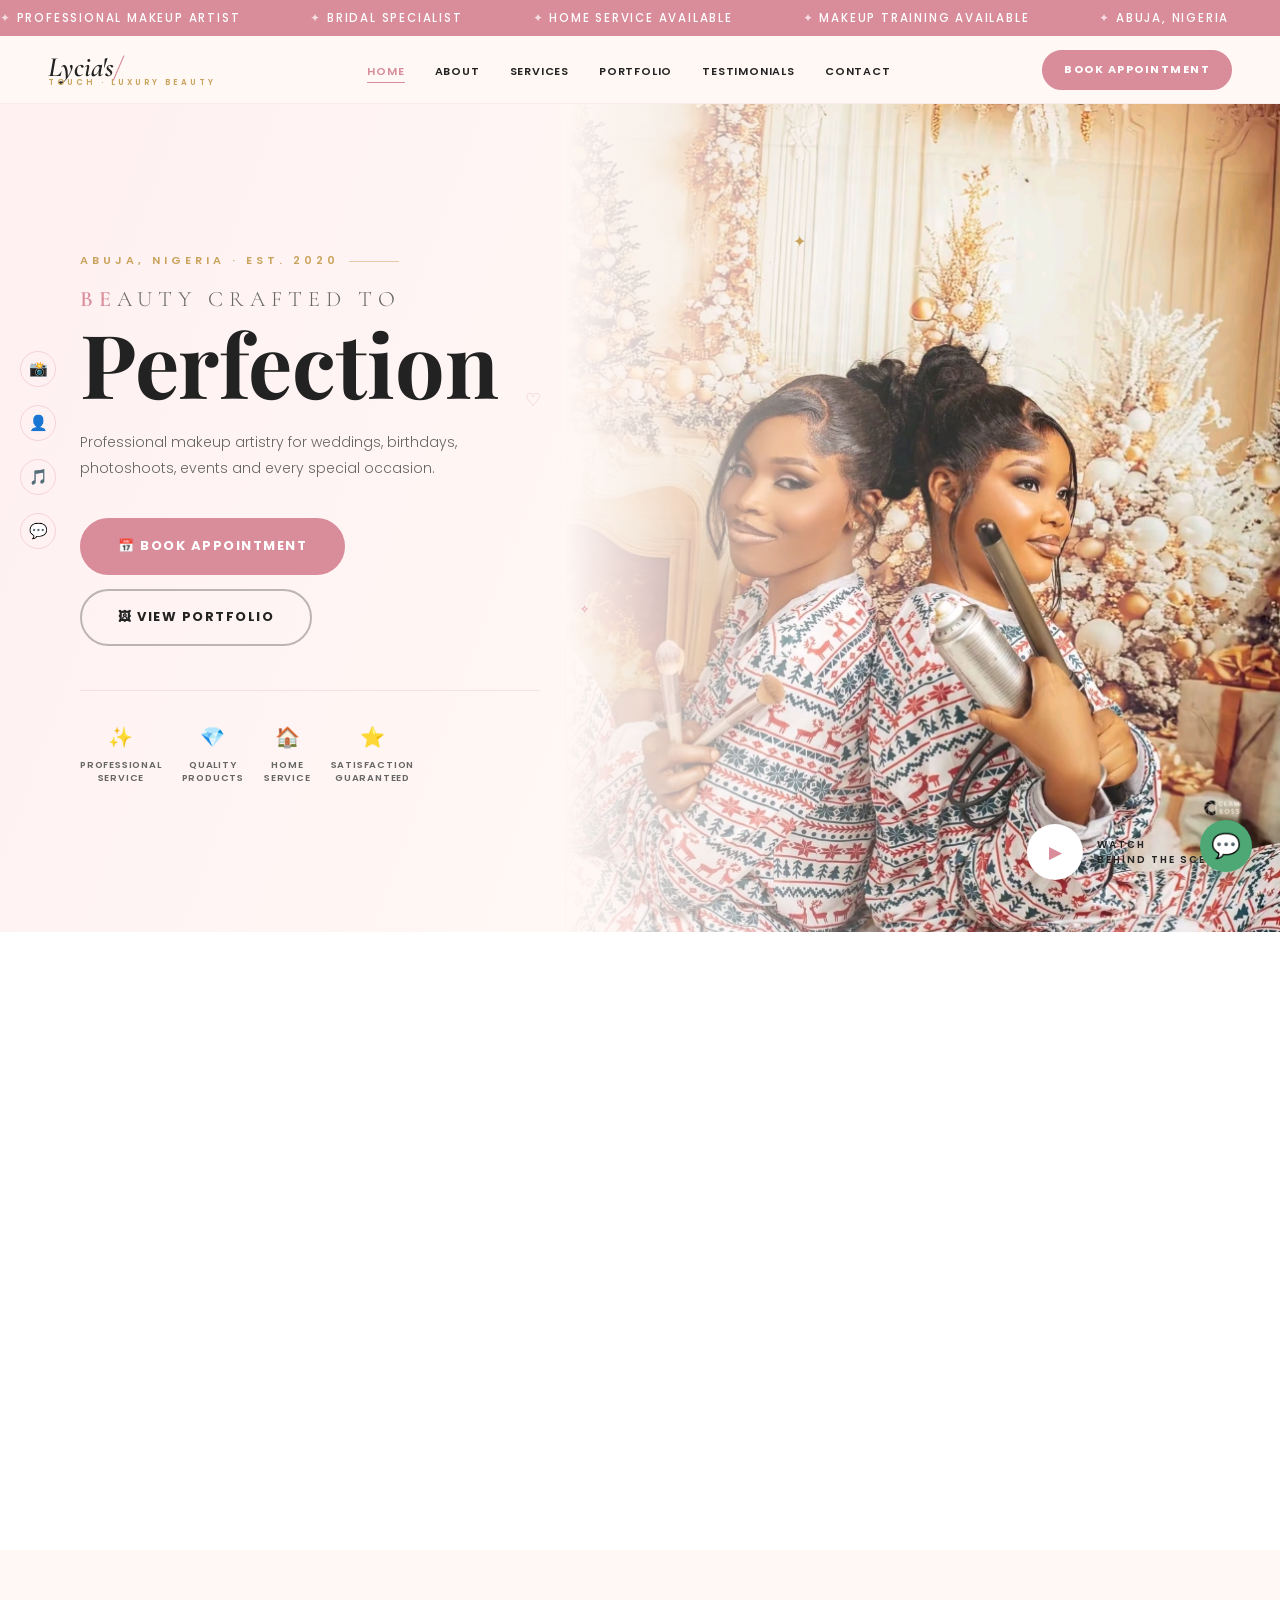
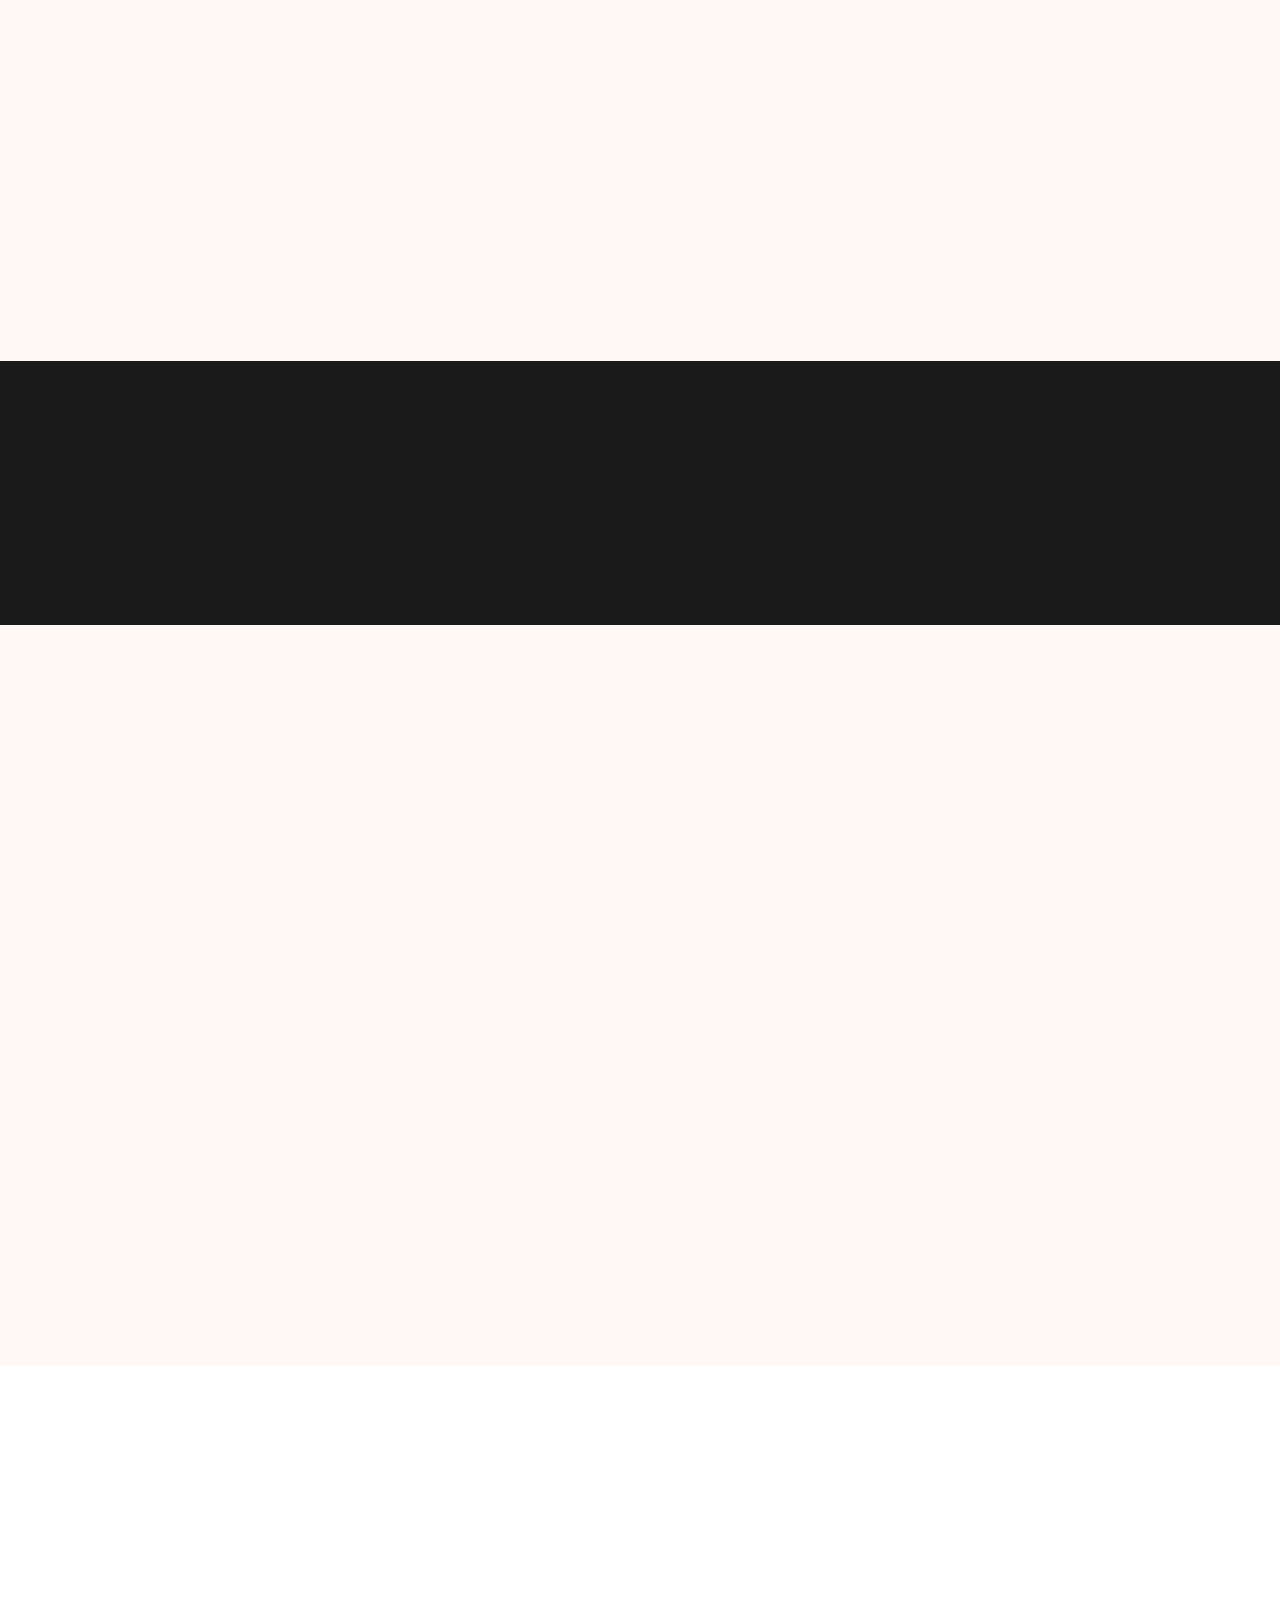
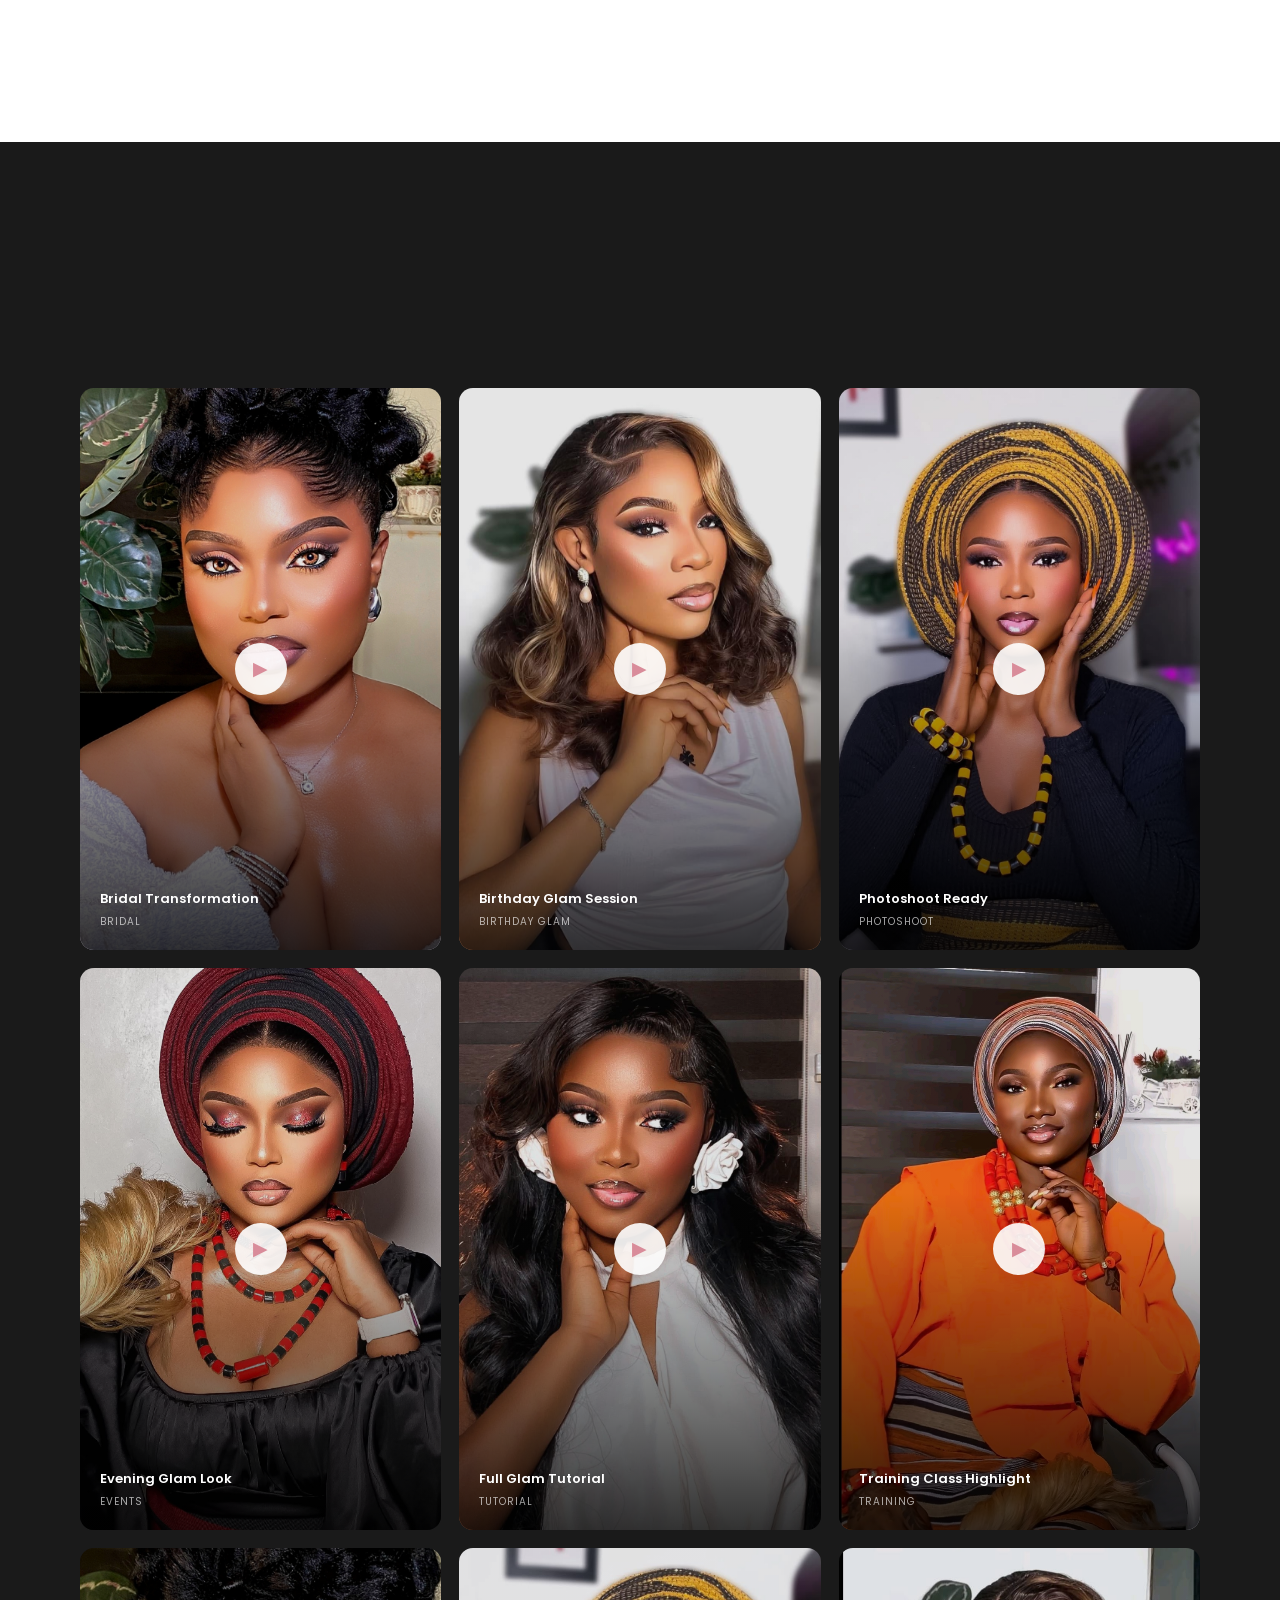
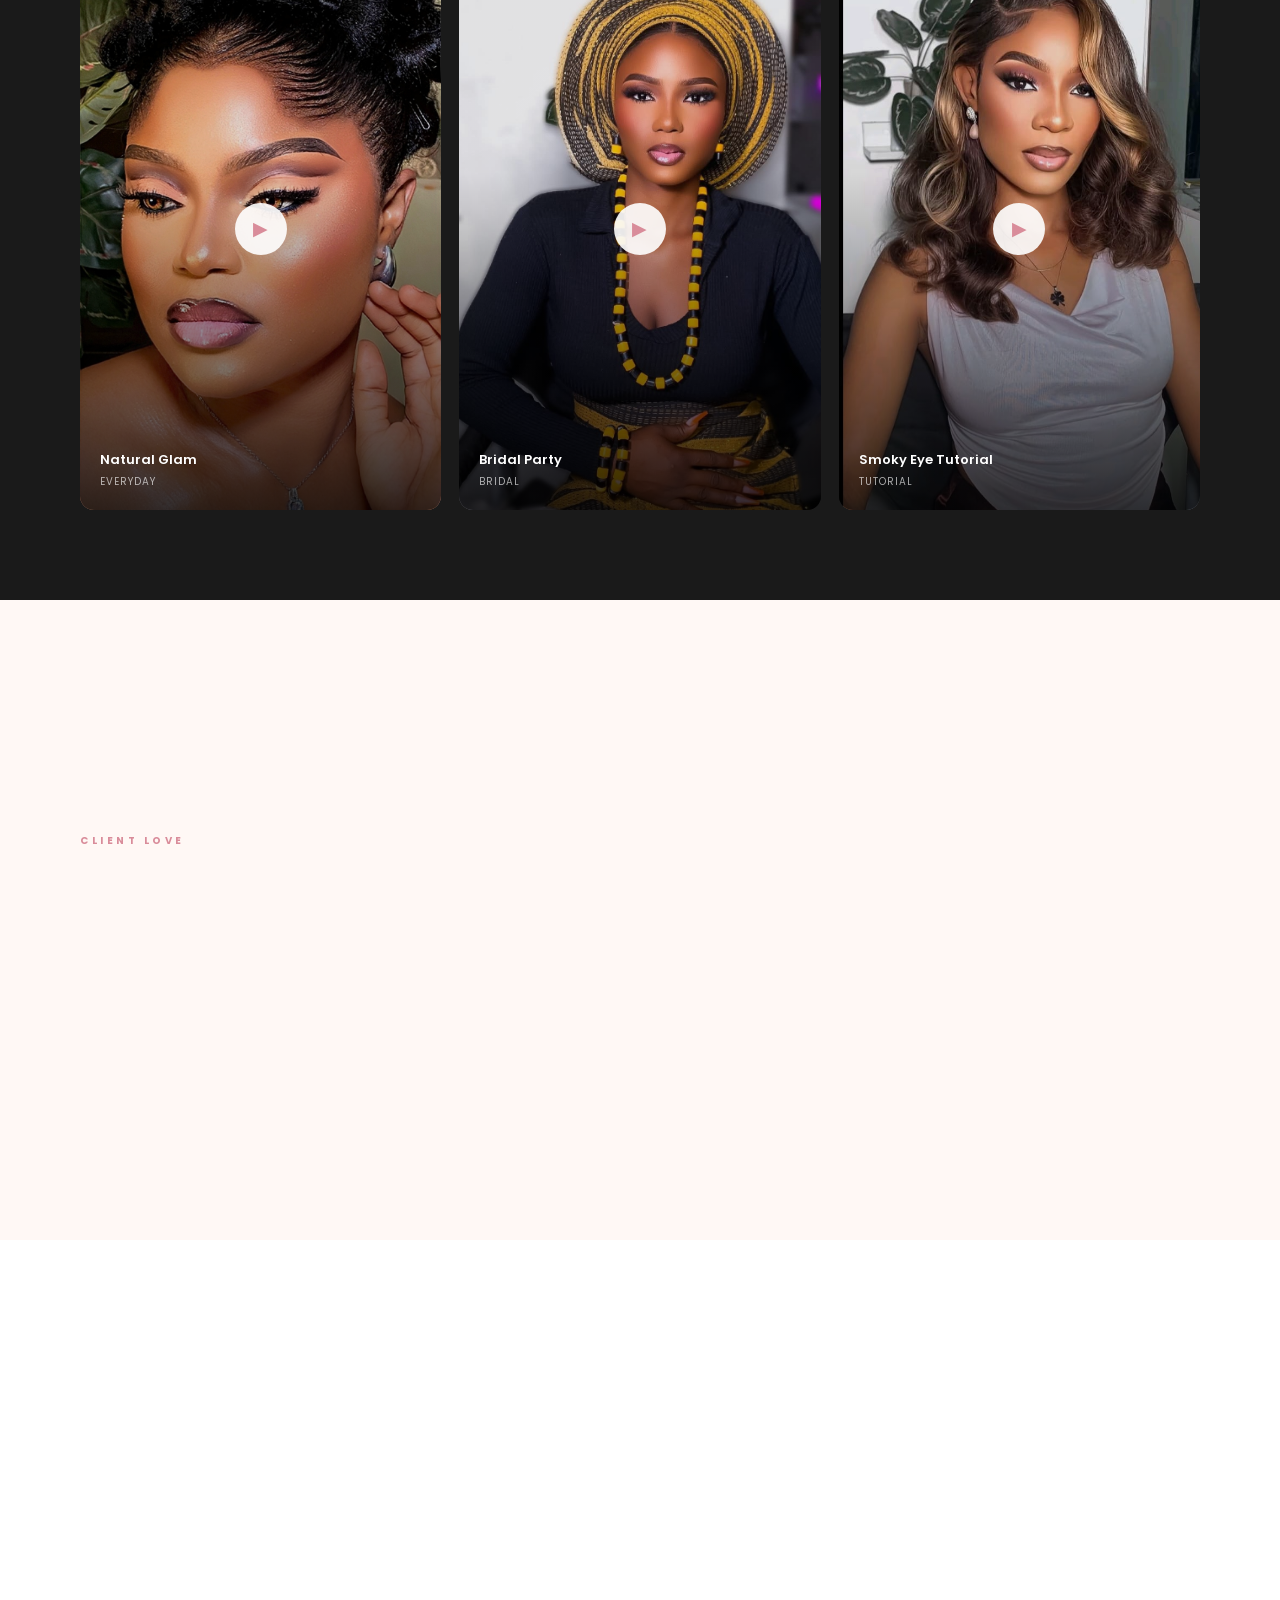
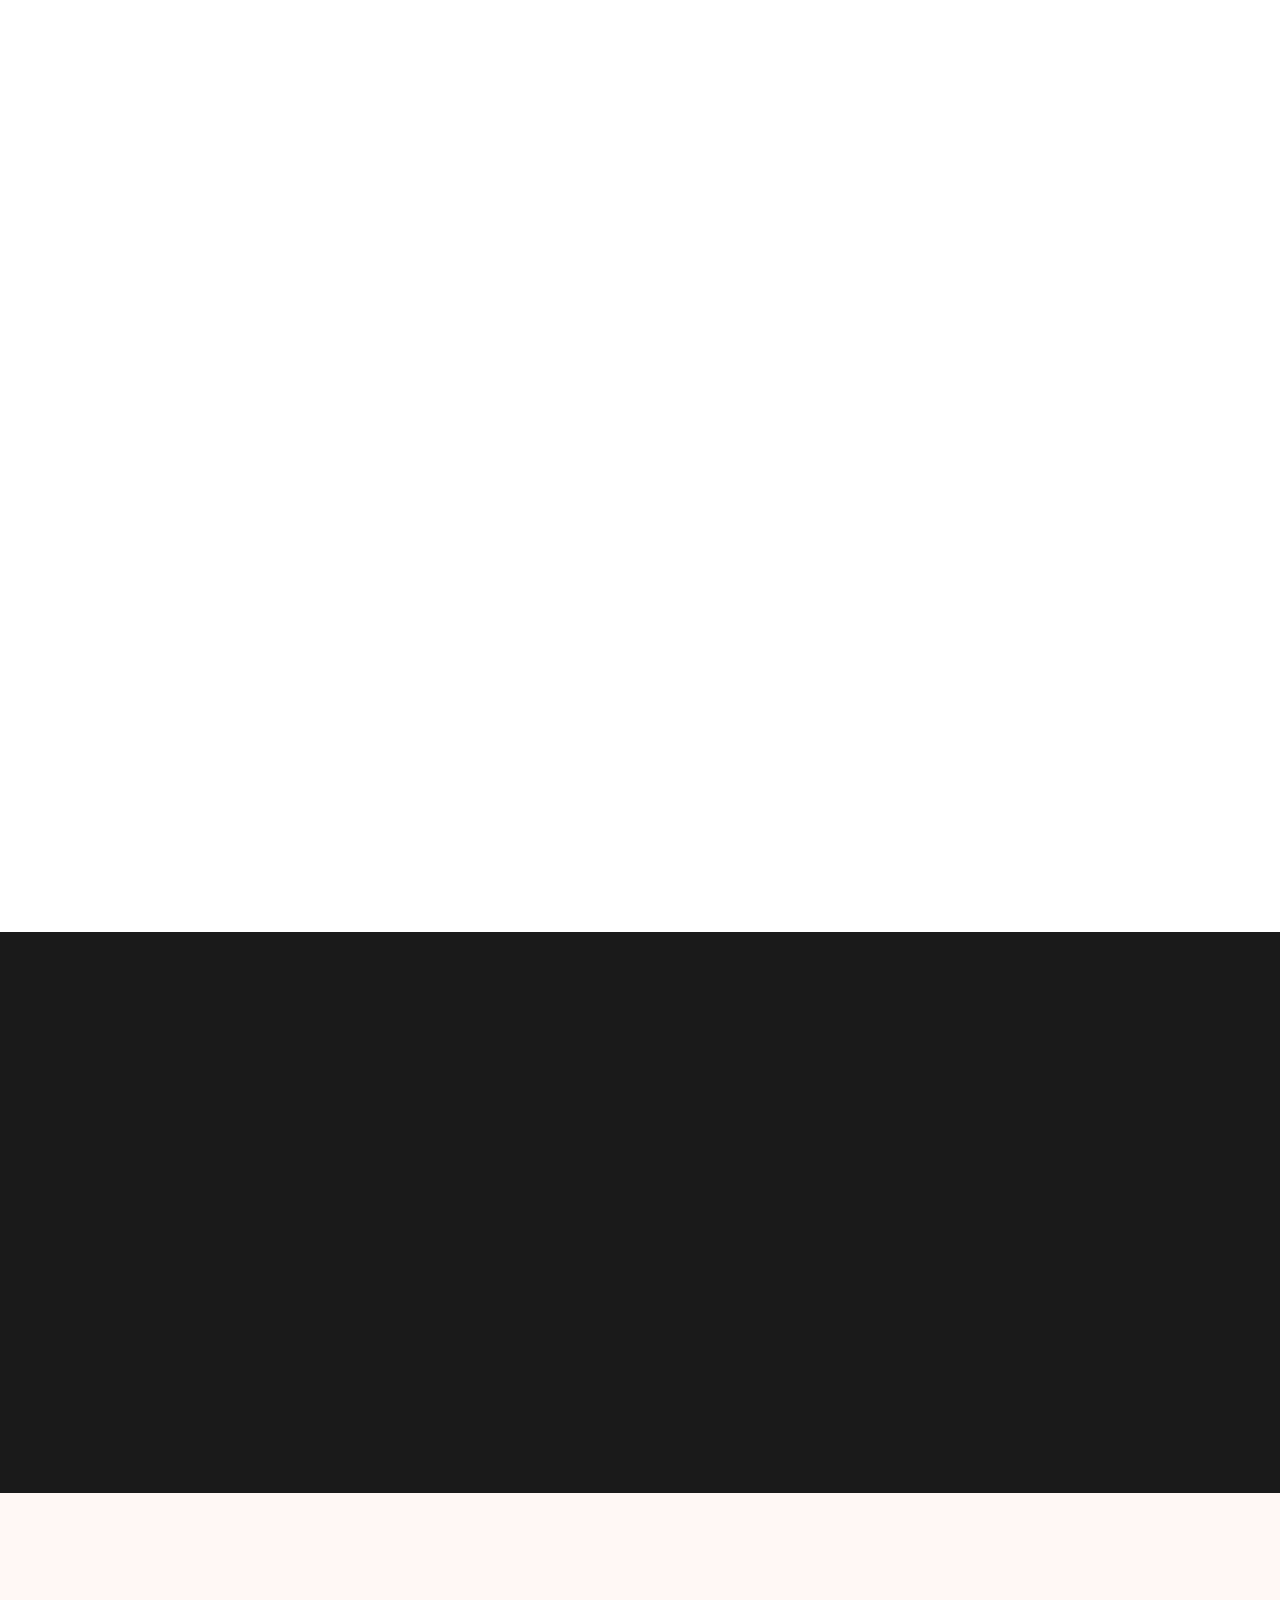
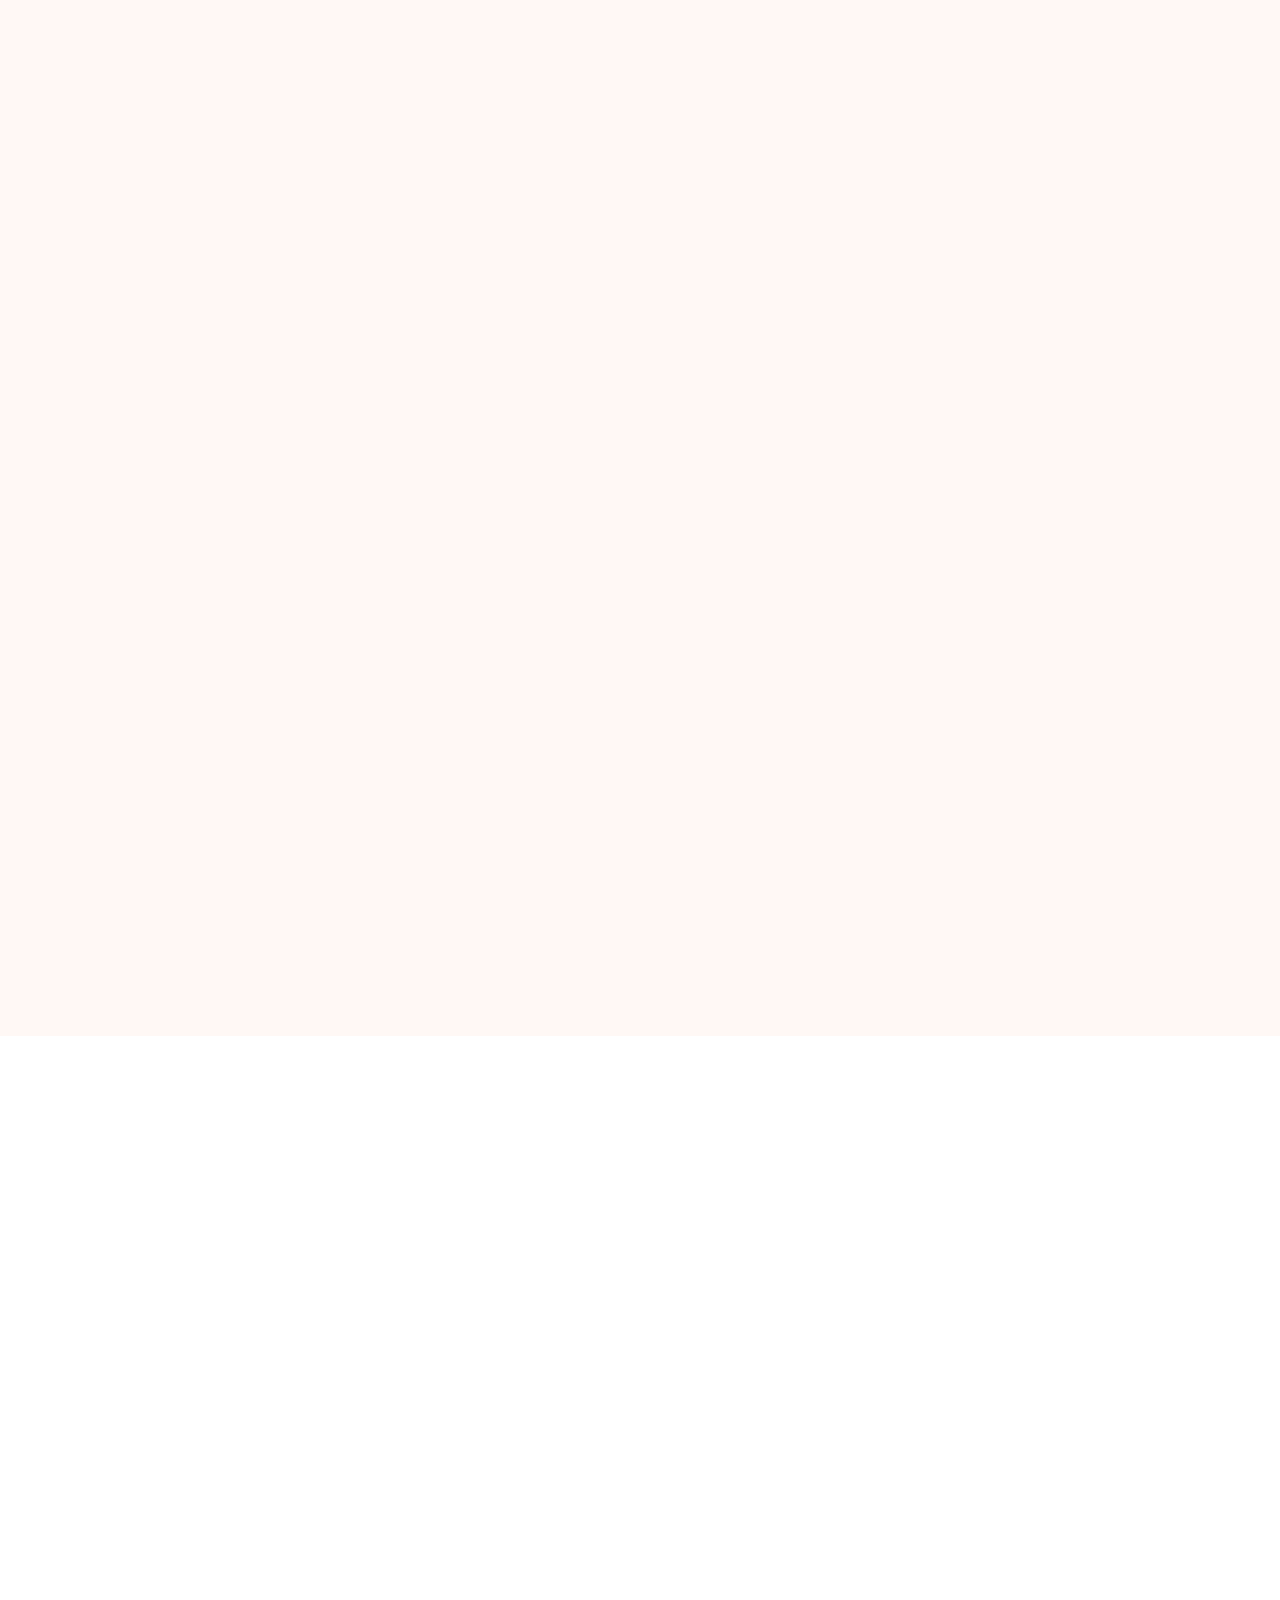
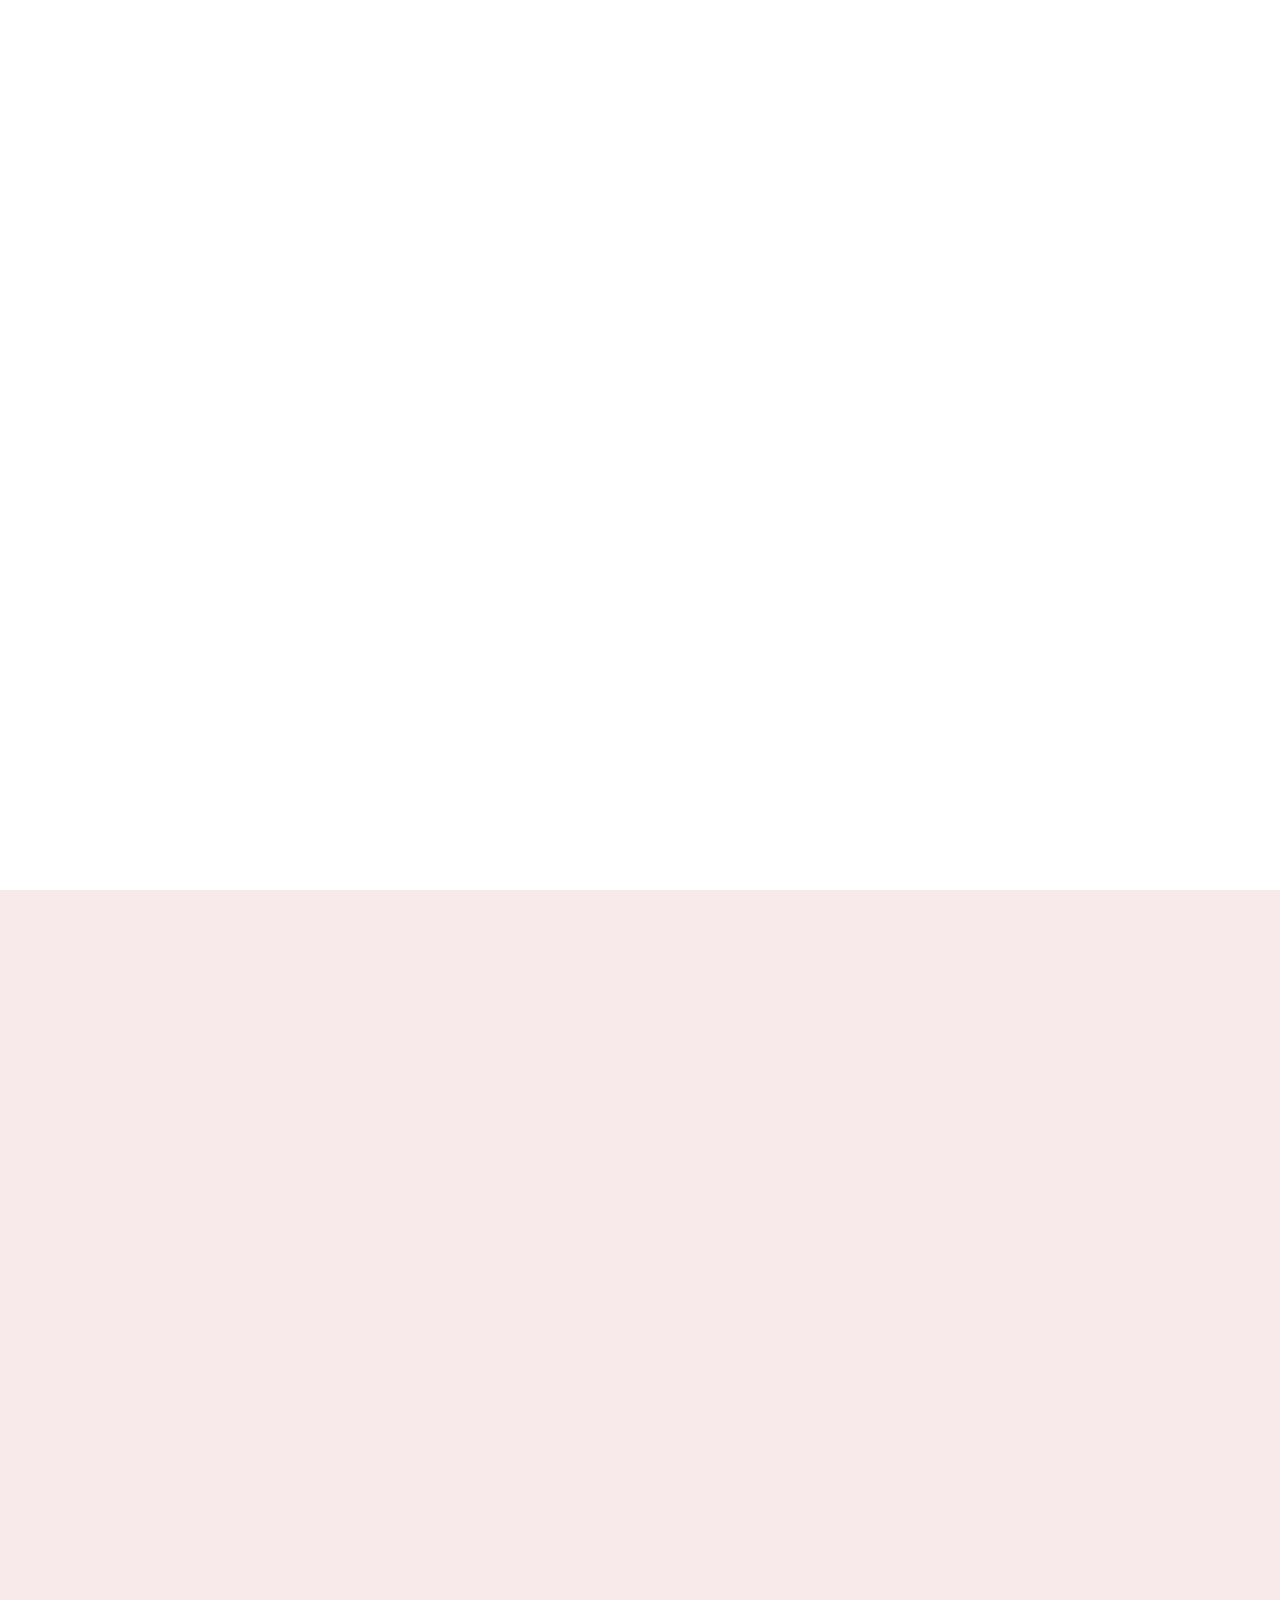
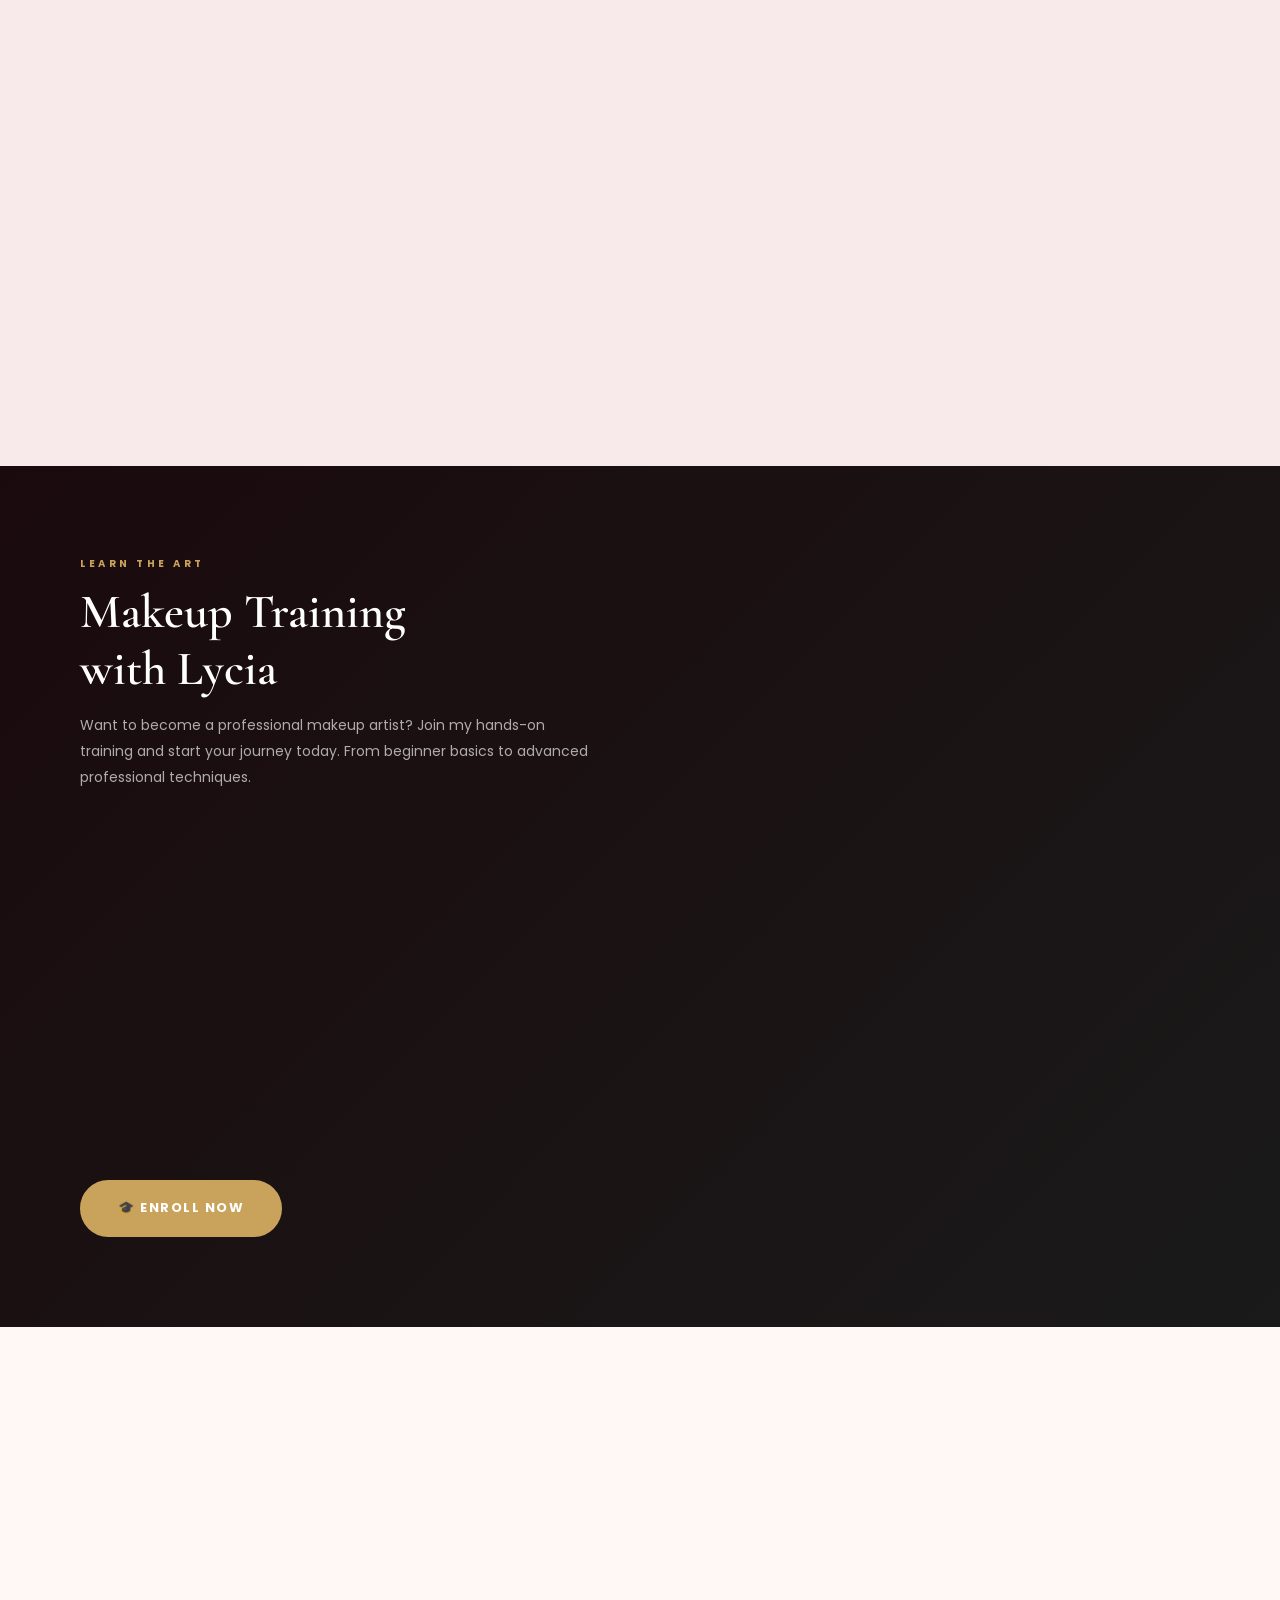
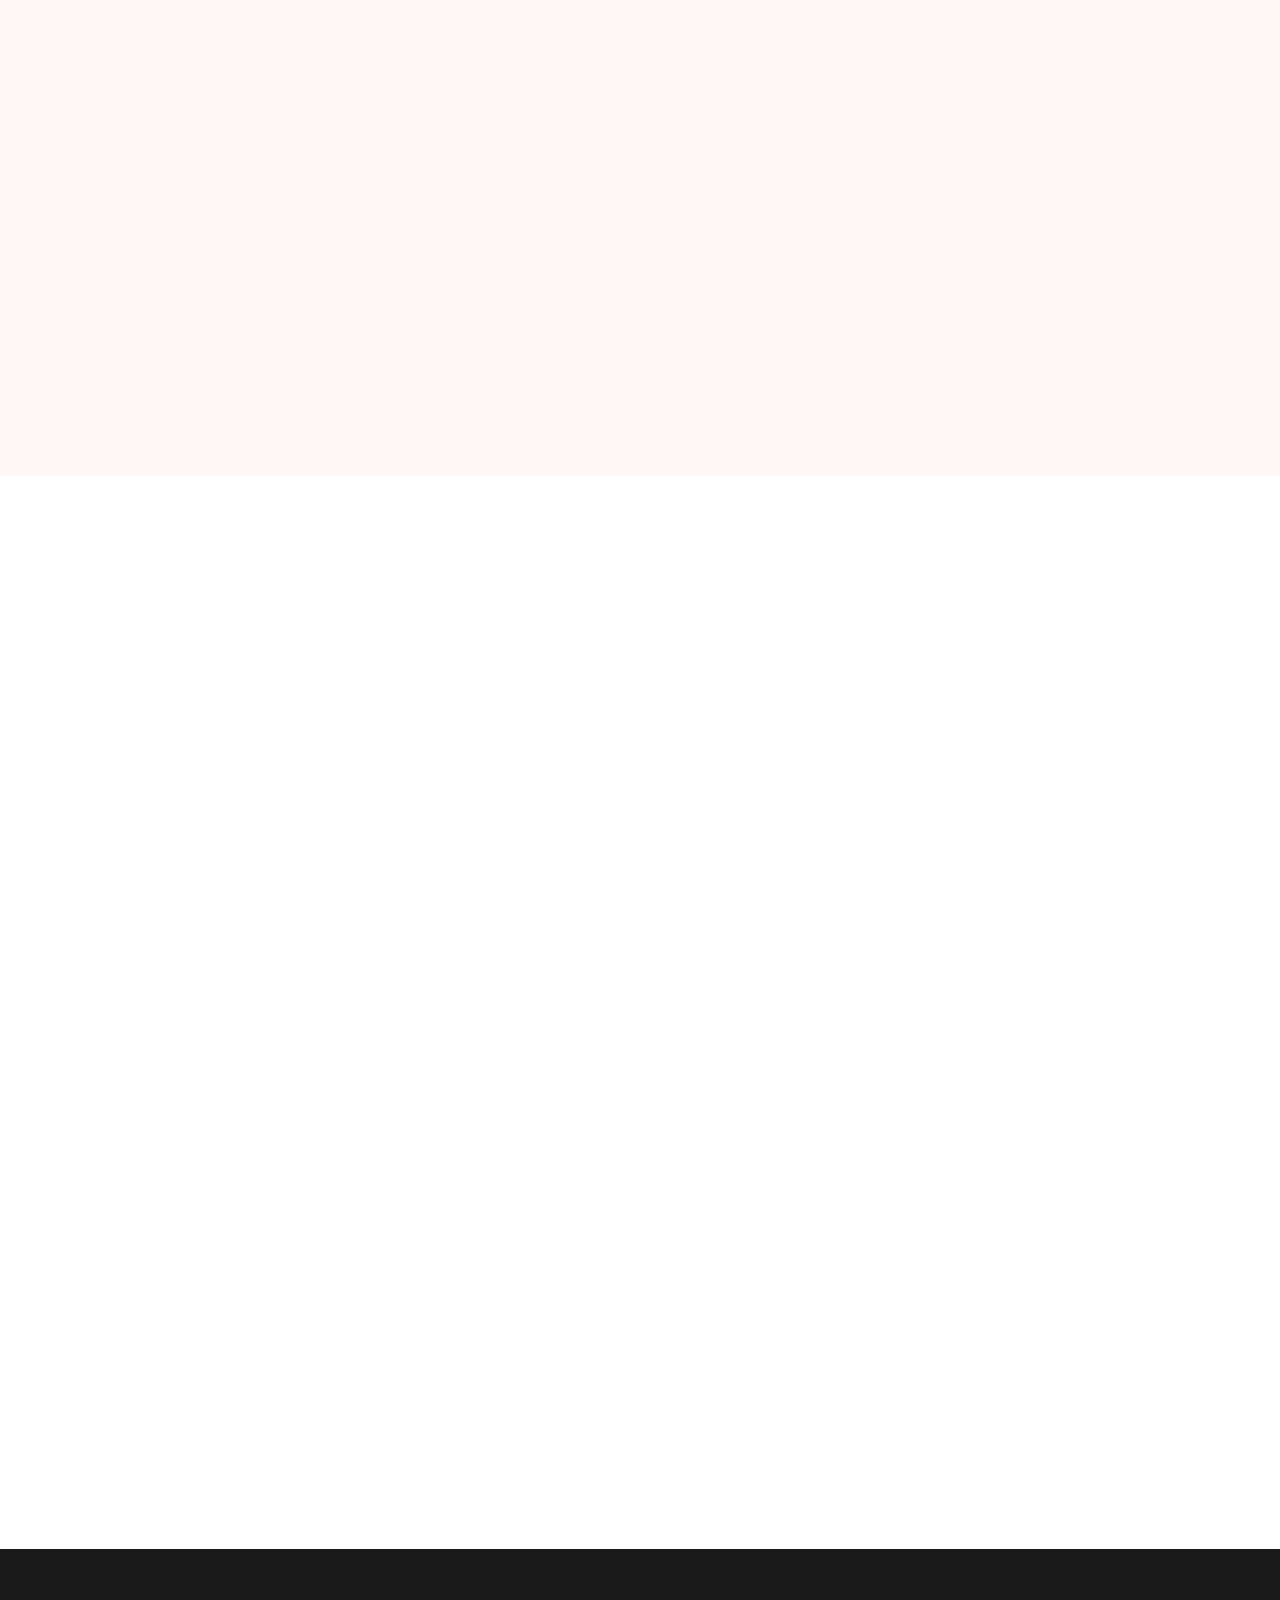
==== index.html @ 195d410c "fixing responsiveenss and media uplaod" ====
<!doctype html>
<html lang="en">
  <head>
    <meta charset="UTF-8" />
    <meta name="viewport" content="width=device-width, initial-scale=1.0" />
    <title>
      Lycia's Touch – Beauty Crafted to Perfection | Lagos Makeup Artist
    </title>
    <meta
      name="description"
      content="Professional makeup artistry for weddings, birthdays, photoshoots, and special occasions in Lagos, Nigeria. Book Lycia today."
    />
    <meta
      property="og:title"
      content="Lycia's Touch – Beauty Crafted to Perfection"
    />
    <meta
      property="og:description"
      content="Professional makeup artistry for weddings, birthdays, photoshoots, and special occasions."
    />
    <meta property="og:type" content="website" />
    <link rel="stylesheet" href="css/variables.css" />
    <link rel="stylesheet" href="css/nav.css" />
    <link rel="stylesheet" href="css/sections.css" />
  </head>
  <body>
    <div id="scrollProgress"></div>

    <!-- ── Announcement Bar ── -->
    <div class="announcement-bar">
      <div class="announcement-track">
        <span>Professional Makeup Artist</span><span>Bridal Specialist</span>
        <span>Home Service Available</span
        ><span>Makeup Training Available</span> <span>Abuja, Nigeria</span
        ><span>Book via WhatsApp</span> <span>Professional Makeup Artist</span
        ><span>Bridal Specialist</span> <span>Home Service Available</span
        ><span>Makeup Training Available</span> <span>Abuja, Nigeria</span
        ><span>Book via WhatsApp</span>
      </div>
    </div>

    <!-- ── Navigation ── -->
    <nav id="mainNav">
      <a href="#" class="nav-logo">
        <span class="nav-logo-main">Lycia's<span>/</span></span>
        <span class="nav-logo-sub">Touch · Luxury Beauty</span>
      </a>
      <ul class="nav-links">
        <li><a href="#home" class="active">Home</a></li>
        <li><a href="#about">About</a></li>
        <li><a href="#services">Services</a></li>
        <li><a href="#portfolio">Portfolio</a></li>
        <li><a href="#testimonials">Testimonials</a></li>
        <li><a href="#contact">Contact</a></li>
      </ul>
      <div class="nav-right">
        <a href="#calendar" class="btn btn-primary btn-sm">Book Appointment</a>
        <div class="hamburger" id="hamburger">
          <span></span><span></span><span></span>
        </div>
      </div>
    </nav>

    <!-- Mobile Menu -->
    <div class="mobile-menu" id="mobileMenu">
      <a href="#home">Home</a>
      <a href="#about">About</a>
      <a href="#services">Services</a>
      <a href="#portfolio">Portfolio</a>
      <a href="#reels">Reels</a>
      <a href="#testimonials">Testimonials</a>
      <a href="#contact">Contact</a>
      <a href="#calendar" class="btn btn-primary">📅 Book Appointment</a>
    </div>

    <!-- Social Sidebar -->
    <div class="social-sidebar">
      <a href="#" title="Instagram">📸</a>
      <a href="#" title="Facebook">👤</a>
      <a href="#" title="TikTok">🎵</a>
      <a href="https://wa.me/2348123456789" title="WhatsApp">💬</a>
    </div>

    <!-- ════════════════════════════════════════════
     HERO
════════════════════════════════════════════ -->
    <section class="hero" id="home">
      <div class="hero-bg">
        <img
          src="./images/WhatsApp Image 2026-06-10 at 8.39.55 PM (2).jpeg"
          alt="Lycia applying professional makeup"
          loading="eager"
        />
      </div>
      <div class="hero-deco s1">✦</div>
      <div class="hero-deco s2">✧</div>
      <div class="hero-deco h1">♡</div>
      <div class="hero-content">
        <div class="hero-eyebrow">Abuja, Nigeria · Est. 2020</div>
        <h1 class="hero-title">
          <span class="hero-title-top"
            ><span class="be">Be</span>auty Crafted To</span
          >
          Perfection
        </h1>
        <p class="hero-desc">
          Professional makeup artistry for weddings, birthdays, photoshoots,
          events and every special occasion.
        </p>
        <div class="hero-btns">
          <a href="#calendar" class="btn btn-primary btn-lg"
            >📅 Book Appointment</a
          >
          <a href="#portfolio" class="btn btn-secondary btn-lg"
            >🖼 View Portfolio</a
          >
        </div>
        <div class="hero-trust">
          <div class="trust-item">
            <div class="trust-icon">✨</div>
            <div class="trust-label">Professional<br />Service</div>
          </div>
          <div class="trust-item">
            <div class="trust-icon">💎</div>
            <div class="trust-label">Quality<br />Products</div>
          </div>
          <div class="trust-item">
            <div class="trust-icon">🏠</div>
            <div class="trust-label">Home<br />Service</div>
          </div>
          <div class="trust-item">
            <div class="trust-icon">⭐</div>
            <div class="trust-label">Satisfaction<br />Guaranteed</div>
          </div>
        </div>
      </div>
      <div class="hero-play">
        <div class="play-btn">▶</div>
        <div class="play-label">Watch<br />Behind the Scenes</div>
      </div>
    </section>

    <!-- ════════════════════════════════════════════
     ABOUT + SERVICES + PORTFOLIO PREVIEW
════════════════════════════════════════════ -->
    <div class="preview-grid" id="about">
      <!-- About -->
      <div class="preview-cell reveal-left">
        <span class="eyebrow">About Me</span>
        <div class="about-portrait">
          <img
            src="./images/IMG_1736.JPG.jpeg"
            alt="Lycia – Professional Makeup Artist"
          />
        </div>
        <h2 class="about-name">Hi, I'm <span>Lycia</span> ♡</h2>
        <p
          style="
            font-size: 13.5px;
            color: var(--mid);
            line-height: 1.85;
            margin-bottom: 18px;
          "
        >
          I'm a professional makeup artist passionate about enhancing natural
          beauty and making you look and feel your best for every occasion.
        </p>
        <div class="about-creds">
          <div class="cred-item">
            <span class="cred-icon">✓</span> Certified Professional Makeup
            Artist
          </div>
          <div class="cred-item">
            <span class="cred-icon">✓</span> 5+ Years Experience
          </div>
          <div class="cred-item">
            <span class="cred-icon">✓</span> Specialized in Bridal &amp; Glam
            Makeup
          </div>
        </div>
        <a href="#contact" class="btn btn-dark btn-sm">👤 More About Me</a>
      </div>

      <!-- Services -->
      <div class="preview-cell reveal" id="services">
        <div
          style="
            display: flex;
            align-items: center;
            justify-content: space-between;
            margin-bottom: 6px;
          "
        >
          <span class="eyebrow" style="margin: 0">My Services</span>
          <a
            href="#services-full"
            class="view-all"
            style="
              font-size: 11px;
              font-weight: 700;
              letter-spacing: 1px;
              text-transform: uppercase;
              color: var(--rose-gold);
            "
            >View All →</a
          >
        </div>
        <h3
          style="
            font-family: var(--font-display);
            font-size: 24px;
            font-weight: 600;
            margin-bottom: 22px;
          "
        >
          What I Offer
        </h3>
        <div class="services-mini">
          <div class="svc-card">
            <div class="svc-card-icon">💍</div>
            <div class="svc-card-name">Bridal Makeup</div>
            <div class="svc-card-desc">
              Look breathtaking on your special day.
            </div>
            <div class="svc-card-price">FROM ₦50,000</div>
          </div>
          <div class="svc-card">
            <div class="svc-card-icon">🎂</div>
            <div class="svc-card-name">Birthday Glam</div>
            <div class="svc-card-desc">Make your day extra special.</div>
            <div class="svc-card-price">FROM ₦40,000</div>
          </div>
          <div class="svc-card">
            <div class="svc-card-icon">📸</div>
            <div class="svc-card-name">Wedding Guest Glam(Studio)</div>
            <div class="svc-card-desc">Flawless looks for perfect shots.</div>
            <div class="svc-card-price">FROM ₦35,000</div>
          </div>
          <div class="svc-card">
            <div class="svc-card-icon">🎉</div>
            <div class="svc-card-name">Event Makeup</div>
            <div class="svc-card-desc">Perfect for parties &amp; dinners.</div>
            <div class="svc-card-price">FROM ₦20,000</div>
          </div>
          <div class="svc-card">
            <div class="svc-card-icon">🏠</div>
            <div class="svc-card-name">Home Service</div>
            <div class="svc-card-desc">I come to you, anywhere.</div>
            <div class="svc-card-price">FROM ₦10,000</div>
          </div>
          <div class="svc-card">
            <div class="svc-card-icon">🎓</div>
            <div class="svc-card-name">Training</div>
            <div class="svc-card-desc">Learn &amp; start your journey.</div>
            <div class="svc-card-price">FROM ₦50,000</div>
          </div>
        </div>
      </div>

      <!-- Portfolio Preview -->
      <div class="preview-cell reveal-right">
        <div
          style="
            display: flex;
            align-items: center;
            justify-content: space-between;
            margin-bottom: 6px;
          "
        >
          <span class="eyebrow" style="margin: 0">Portfolio Highlights</span>
          <a
            href="#portfolio"
            class="view-all"
            style="
              font-size: 11px;
              font-weight: 700;
              letter-spacing: 1px;
              text-transform: uppercase;
              color: var(--rose-gold);
            "
            >View All →</a
          >
        </div>
        <h3
          style="
            font-family: var(--font-display);
            font-size: 24px;
            font-weight: 600;
            margin-bottom: 22px;
          "
        >
          Recent Work
        </h3>
        <div class="portfolio-mini">
          <div class="port-thumb">
            <img src="./images/IMG_1338.JPG.jpeg" alt="Bridal" />
            <div class="port-thumb-ov"></div>
          </div>
          <div class="port-thumb">
            <img src="./images/IMG_1684.JPG.jpeg" alt="Glam" />
            <div class="port-thumb-ov"></div>
          </div>
          <div class="port-thumb">
            <img src="./images/IMG_1697.JPG.jpeg" alt="Photo" />
            <div class="port-thumb-ov"></div>
          </div>
          <div class="port-thumb">
            <img src="./images/IMG_1699.JPG.jpeg" alt="Event" />
            <div class="port-thumb-ov"></div>
          </div>
          <div class="port-thumb">
            <img src="./images/IMG_1340.JPG (1).jpeg" alt="Beauty" />
            <div class="port-thumb-ov"></div>
          </div>
          <div class="port-thumb">
            <img
              src="./images/WhatsApp Image 2026-06-10 at 8.39.55 PM.jpeg"
              alt="Work"
            />
            <div class="port-thumb-ov"></div>
          </div>
        </div>
      </div>
    </div>

    <!-- ════════════════════════════════════════════
     BOOKING BANNER
════════════════════════════════════════════ -->
    <div class="booking-banner reveal">
      <div>
        <h2>Book Your Appointment</h2>
        <p>Let's bring out the best version of you.</p>
        <div class="booking-steps">
          <div class="bk-step">
            <div class="bk-step-icon">🛍</div>
            <div class="bk-step-label">Choose<br />Service</div>
          </div>
          <div class="bk-arrow">›</div>
          <div class="bk-step">
            <div class="bk-step-icon">📅</div>
            <div class="bk-step-label">Pick Date<br />&amp; Time</div>
          </div>
          <div class="bk-arrow">›</div>
          <div class="bk-step">
            <div class="bk-step-icon">✅</div>
            <div class="bk-step-label">Confirm<br />&amp; Relax</div>
          </div>
          <div class="bk-arrow">›</div>
          <div class="bk-step">
            <div class="bk-step-icon">✨</div>
            <div class="bk-step-label">Glam<br />Time!</div>
          </div>
        </div>
        <a
          href="https://wa.me/2348123456789?text=Hi Lycia! I'd like to book an appointment."
          class="btn btn-whatsapp btn-lg"
          >💬 Book Now on WhatsApp</a
        >
      </div>
      <div class="booking-banner-img">
        <img src="./images/IMG_1683.JPG.jpeg" alt="Booking" />
      </div>
    </div>

    <!-- ════════════════════════════════════════════
     STATS
════════════════════════════════════════════ -->
    <div class="stats-section">
      <div class="reveal">
        <div class="stat-icon">👥</div>
        <div class="stat-number">
          <span class="counter" data-target="300">0</span
          ><span class="stat-suffix">+</span>
        </div>
        <div class="stat-label">Happy Clients</div>
      </div>
      <div class="reveal delay-1">
        <div class="stat-icon">⏳</div>
        <div class="stat-number">
          <span class="counter" data-target="5">0</span
          ><span class="stat-suffix">+</span>
        </div>
        <div class="stat-label">Years Experience</div>
      </div>
      <div class="reveal delay-2">
        <div class="stat-icon">💖</div>
        <div class="stat-number">
          <span class="counter" data-target="100">0</span
          ><span class="stat-suffix">%</span>
        </div>
        <div class="stat-label">Client Satisfaction</div>
      </div>
      <div class="reveal delay-3">
        <div class="stat-icon">🎊</div>
        <div class="stat-number">
          <span class="counter" data-target="50">0</span
          ><span class="stat-suffix">+</span>
        </div>
        <div class="stat-label">Events Covered</div>
      </div>
    </div>

    <!-- ════════════════════════════════════════════
     BEFORE / AFTER SLIDER
════════════════════════════════════════════ -->
    <section class="ba-section">
      <div class="ba-header reveal">
        <span class="eyebrow" style="display: block; text-align: center"
          >Transformations</span
        >
        <h2 class="section-title" style="text-align: center">
          Before &amp; After
        </h2>
        <p class="section-sub" style="text-align: center; margin: 0 auto">
          Drag the slider to see the transformation. Every face, a masterpiece.
        </p>
      </div>
      <div class="ba-grid">
        <div class="ba-card reveal delay-1">
          <div class="ba-card-inner">
            <div class="ba-after">
              <img
                src="https://images.unsplash.com/photo-1487412947147-5cebf100ffc2?w=600&q=80&auto=format&fit=crop"
                alt="After"
              />
            </div>
            <div class="ba-before">
              <img
                src="https://images.unsplash.com/photo-1594744803329-e58b31de8bf5?w=600&q=80&auto=format&fit=crop"
                alt="Before"
              />
            </div>
            <div class="ba-divider"><div class="ba-handle">⟺</div></div>
            <div class="ba-label ba-label-before">Before</div>
            <div class="ba-label ba-label-after">After</div>
          </div>
        </div>
        <div class="ba-card reveal delay-2">
          <div class="ba-card-inner">
            <div class="ba-after">
              <img
                src="https://images.unsplash.com/photo-1616683693504-3ea7e9ad6fec?w=600&q=80&auto=format&fit=crop"
                alt="After"
              />
            </div>
            <div class="ba-before">
              <img
                src="https://images.unsplash.com/photo-1508214751196-bcfd4ca60f91?w=600&q=80&auto=format&fit=crop"
                alt="Before"
              />
            </div>
            <div class="ba-divider"><div class="ba-handle">⟺</div></div>
            <div class="ba-label ba-label-before">Before</div>
            <div class="ba-label ba-label-after">After</div>
          </div>
        </div>
        <div class="ba-card reveal delay-3">
          <div class="ba-card-inner">
            <div class="ba-after">
              <img
                src="https://images.unsplash.com/photo-1570172619644-dfd03ed5d881?w=600&q=80&auto=format&fit=crop"
                alt="After"
              />
            </div>
            <div class="ba-before">
              <img
                src="https://images.unsplash.com/photo-1552374196-1ab2a1c593e8?w=600&q=80&auto=format&fit=crop"
                alt="Before"
              />
            </div>
            <div class="ba-divider"><div class="ba-handle">⟺</div></div>
            <div class="ba-label ba-label-before">Before</div>
            <div class="ba-label ba-label-after">After</div>
          </div>
        </div>
      </div>
    </section>

    <!-- ════════════════════════════════════════════
     PORTFOLIO GALLERY
════════════════════════════════════════════ -->
    <section class="portfolio-section" id="portfolio">
      <div class="portfolio-header reveal">
        <span class="eyebrow" style="display: block">My Work</span>
        <h2 class="section-title">Portfolio Gallery</h2>
        <p class="section-sub" style="margin: 0 auto">
          Every face tells a story. Here's a glimpse of the beauty I've crafted.
        </p>
      </div>
      <div class="portfolio-filters reveal">
        <button class="filter-btn active" data-cat="all">All</button>
        <button class="filter-btn" data-cat="bridal">Bridal</button>
        <button class="filter-btn" data-cat="glam">Birthday Glam</button>
        <button class="filter-btn" data-cat="photoshoot">Photoshoot</button>
        <button class="filter-btn" data-cat="events">Events</button>
        <button class="filter-btn" data-cat="training">Training</button>
      </div>
      <div class="masonry" id="portfolioGrid">
        <div class="masonry-item reveal" data-category="bridal">
          <img src="./images/IMG_1700.JPG.jpeg" alt="Bridal" />
          <div class="masonry-ov"><span>Bridal Glam</span></div>
        </div>
        <div class="masonry-item reveal delay-1" data-category="glam">
          <img src="./images/IMG_1687.JPG.jpeg" alt="Glam" />
          <div class="masonry-ov"><span>Birthday Glam</span></div>
        </div>
        <div class="masonry-item reveal delay-2" data-category="photoshoot">
          <img src="./images/IMG_1340.JPG.jpeg" alt="Photo" />
          <div class="masonry-ov"><span>Photoshoot Look</span></div>
        </div>
        <div class="masonry-item reveal delay-3" data-category="events">
          <img src="./images/IMG_1683.JPG.jpeg" alt="Event" />
          <div class="masonry-ov"><span>Event Glam</span></div>
        </div>
        <div class="masonry-item reveal" data-category="bridal">
          <img src="./images/IMG_1688.JPG.jpeg" alt="Bridal" />
          <div class="masonry-ov"><span>Bridal Beauty</span></div>
        </div>
        <div class="masonry-item reveal delay-1" data-category="glam">
          <img src="./images/IMG_1693.JPG.jpeg" alt="Glam" />
          <div class="masonry-ov"><span>Glam Goddess</span></div>
        </div>
        <div class="masonry-item reveal delay-2" data-category="photoshoot">
          <img
            src="./images/WhatsApp Image 2026-06-10 at 8.39.54 PM.jpeg"
            alt="Studio"
          />
          <div class="masonry-ov"><span>Studio Look</span></div>
        </div>
        <div class="masonry-item reveal delay-3" data-category="events">
          <img src="./images/IMG_1340.JPG (1).jpeg" alt="Evening" />
          <div class="masonry-ov"><span>Evening Glam</span></div>
        </div>
        <div class="masonry-item reveal" data-category="training">
          <img src="./images/IMG_1687.JPG.jpeg" alt="Training" />
          <div class="masonry-ov"><span>Training Session</span></div>
        </div>
        <div class="masonry-item reveal delay-1" data-category="glam">
          <img
            src="./images/WhatsApp Image 2026-06-10 at 8.39.55 PM (2).jpeg"
            alt="Glam"
          />
          <div class="masonry-ov"><span>Glam Vibes</span></div>
        </div>
        <div class="masonry-item reveal delay-2" data-category="bridal">
          <img src="./images/IMG_1340.JPG (1).jpeg" alt="Bridal" />
          <div class="masonry-ov"><span>Bridal Editorial</span></div>
        </div>
        <div class="masonry-item reveal delay-3" data-category="events">
          <img src="./images/IMG_1687.JPG.jpeg" alt="Party" />
          <div class="masonry-ov"><span>Party Ready</span></div>
        </div>
      </div>
      <div style="text-align: center; margin-top: 48px" class="reveal">
        <a href="#contact" class="btn btn-primary btn-lg"
          >🖼 Commission a Look</a
        >
      </div>
    </section>

    <!-- ════════════════════════════════════════════
     VIDEO / REELS
════════════════════════════════════════════ -->
    <section class="reels-section" id="reels">
      <div class="reels-header reveal">
        <div>
          <span class="eyebrow eyebrow-gold">Behind the Scenes</span>
          <h2 class="section-title section-title-white">Beauty in Motion</h2>
          <p
            style="
              color: rgba(255, 255, 255, 0.55);
              font-size: 14px;
              margin-top: 8px;
            "
          >
            Watch the artistry come alive. Tap any reel to play.
          </p>
        </div>
        <a
          href="https://instagram.com/lyciastouch"
          target="_blank"
          class="btn btn-outline-white btn-sm"
          >📸 Follow on Instagram</a
        >
      </div>
      <div class="reels-grid" id="reelsGrid">
        <!-- Static demo reels – replaced dynamically from Firestore -->
        <div
          class="reel-card"
          data-video="reels\WhatsApp Video 2026-06-11 at 8.50.19 AM.mp4"
          data-title="Bridal Transformation"
          data-thumb="images\IMG_1341.JPG.jpeg"
        >
          <img class="reel-thumb" src="images\IMG_1341.JPG.jpeg" alt="Reel 1" />
          <div class="reel-overlay">
            <div class="reel-play">▶</div>
            <div class="reel-title">Bridal Transformation</div>
            <div class="reel-cat">Bridal</div>
          </div>
        </div>
        <div
          class="reel-card"
          data-video=""
          data-title="Birthday Glam Session"
          data-thumb="https://images.unsplash.com/photo-1616683693504-3ea7e9ad6fec?w=400&q=80&auto=format&fit=crop"
        >
          <img
            class="reel-thumb"
            src="./images/IMG_1691.JPG.jpeg"
            alt="Reel 2"
          />
          <div class="reel-overlay">
            <div class="reel-play">▶</div>
            <div class="reel-title">Birthday Glam Session</div>
            <div class="reel-cat">Birthday Glam</div>
          </div>
        </div>
        <div
          class="reel-card"
          data-video=""
          data-title="Photoshoot Ready"
          data-thumb="https://images.unsplash.com/photo-1570172619644-dfd03ed5d881?w=400&q=80&auto=format&fit=crop"
        >
          <img
            class="reel-thumb"
            src="./images/IMG_1687.JPG.jpeg"
            alt="Reel 3"
          />
          <div class="reel-overlay">
            <div class="reel-play">▶</div>
            <div class="reel-title">Photoshoot Ready</div>
            <div class="reel-cat">Photoshoot</div>
          </div>
        </div>
        <div
          class="reel-card"
          data-video="./reels/WhatsApp Video 2026-06-11 at 8.50.18 AM.mp4"
          data-title="Evening Glam Look"
          data-thumb="https://images.unsplash.com/photo-1521590832167-7bcbfaa6381f?w=400&q=80&auto=format&fit=crop"
        >
          <img
            class="reel-thumb"
            src="./images/IMG_1698.JPG.jpeg"
            alt="Reel 4"
          />
          <div class="reel-overlay">
            <div class="reel-play">▶</div>
            <div class="reel-title">Evening Glam Look</div>
            <div class="reel-cat">Events</div>
          </div>
        </div>
        <div
          class="reel-card"
          data-video=""
          data-title="Full Glam Tutorial"
          data-thumb="https://images.unsplash.com/photo-1502823403499-6ccfcf4fb453?w=400&q=80&auto=format&fit=crop"
        >
          <img
            class="reel-thumb"
            src="./images/IMG_1684.JPG.jpeg"
            alt="Reel 5"
          />
          <div class="reel-overlay">
            <div class="reel-play">▶</div>
            <div class="reel-title">Full Glam Tutorial</div>
            <div class="reel-cat">Tutorial</div>
          </div>
        </div>
        <div
          class="reel-card"
          data-video=""
          data-title="Training Class Highlight"
          data-thumb="https://images.unsplash.com/photo-1596462502278-27bfdc403348?w=400&q=80&auto=format&fit=crop"
        >
          <img
            class="reel-thumb"
            src="./images/WhatsApp Image 2026-06-10 at 8.39.55 PM.jpeg"
            alt="Reel 6"
          />
          <div class="reel-overlay">
            <div class="reel-play">▶</div>
            <div class="reel-title">Training Class Highlight</div>
            <div class="reel-cat">Training</div>
          </div>
        </div>
        <div
          class="reel-card"
          data-video=""
          data-title="Natural Glam"
          data-thumb="https://images.unsplash.com/photo-1549236177-f9b0031b2849?w=400&q=80&auto=format&fit=crop"
        >
          <img
            class="reel-thumb"
            src="./images/IMG_1338.JPG.jpeg"
            alt="Reel 7"
          />
          <div class="reel-overlay">
            <div class="reel-play">▶</div>
            <div class="reel-title">Natural Glam</div>
            <div class="reel-cat">Everyday</div>
          </div>
        </div>
        <div
          class="reel-card"
          data-video=""
          data-title="Bridal Party"
          data-thumb="https://images.unsplash.com/photo-1508214751196-bcfd4ca60f91?w=400&q=80&auto=format&fit=crop"
        >
          <img
            class="reel-thumb"
            src="./images/IMG_1686.JPG.jpeg"
            alt="Reel 8"
          />
          <div class="reel-overlay">
            <div class="reel-play">▶</div>
            <div class="reel-title">Bridal Party</div>
            <div class="reel-cat">Bridal</div>
          </div>
        </div>
        <div
          class="reel-card"
          data-video=""
          data-title="Smoky Eye Tutorial"
          data-thumb="https://images.unsplash.com/photo-1516975080664-ed2fc6a32937?w=400&q=80&auto=format&fit=crop"
        >
          <img
            class="reel-thumb"
            src="./images/WhatsApp Image 2026-06-10 at 8.39.56 PM.jpeg"
            alt="Reel 9"
          />
          <div class="reel-overlay">
            <div class="reel-play">▶</div>
            <div class="reel-title">Smoky Eye Tutorial</div>
            <div class="reel-cat">Tutorial</div>
          </div>
        </div>
      </div>
    </section>

    <!-- ════════════════════════════════════════════
     TESTIMONIALS
════════════════════════════════════════════ -->
    <section class="testimonials-section" id="testimonials">
      <div class="testimonials-left">
        <span class="eyebrow">Client Love</span>
        <h2 class="section-title reveal" style="margin-bottom: 32px">
          What My Clients<br />Say About Me
        </h2>
        <div id="testimonialContainer"></div>
        <div class="testi-dots" id="testiDots"></div>
      </div>
      <div class="testi-right reveal-right">
        <img
          src="https://images.unsplash.com/photo-1522337360788-8b13dee7a37e?w=600&q=80&auto=format&fit=crop"
          alt="Happy clients"
        />
        <div class="testi-badge">
          <div class="testi-badge-icon">⭐</div>
          <div>
            <div class="testi-badge-title">5.0 Rating</div>
            <div class="testi-badge-sub">300+ Happy Clients</div>
          </div>
        </div>
      </div>
    </section>

    <!-- ════════════════════════════════════════════
     TESTIMONIAL SUBMISSION
════════════════════════════════════════════ -->
    <section class="testi-submit-section">
      <div class="testi-submit-grid">
        <div class="testi-submit-left reveal-left">
          <span class="eyebrow">Share Your Experience</span>
          <h2 class="section-title" style="margin-bottom: 16px">
            Leave a Review
          </h2>
          <p
            style="
              font-size: 14px;
              color: var(--mid);
              line-height: 1.8;
              margin-bottom: 28px;
            "
          >
            Had an amazing experience with Lycia's Touch? Share your story and
            help other clients discover the magic of professional beauty
            artistry.
          </p>
          <img
            src="https://images.unsplash.com/photo-1596462502278-27bfdc403348?w=500&q=80&auto=format&fit=crop"
            alt="Beauty"
            style="
              border-radius: var(--radius-lg);
              width: 100%;
              height: 240px;
              object-fit: cover;
            "
          />
        </div>
        <div class="reveal-right">
          <div
            style="
              background: var(--soft-pink);
              border-radius: var(--radius-xl);
              padding: 44px;
            "
          >
            <h3
              style="
                font-family: var(--font-display);
                font-size: 26px;
                font-weight: 600;
                margin-bottom: 24px;
              "
            >
              Your Review ✨
            </h3>
            <form id="testimonialForm">
              <div class="form-row">
                <div class="form-group">
                  <label>Your Name</label
                  ><input
                    type="text"
                    name="name"
                    placeholder="e.g. Amara O."
                    required
                  />
                </div>
                <div class="form-group">
                  <label>Your Role</label
                  ><input
                    type="text"
                    name="role"
                    placeholder="e.g. Bride · Lagos"
                  />
                </div>
              </div>
              <div class="form-group">
                <label>Service You Used</label>
                <select name="service" required>
                  <option value="">Select a service...</option>
                  <option>Bridal Makeup</option>
                  <option>Birthday Glam</option>
                  <option>Photoshoot Makeup</option>
                  <option>Event Makeup</option>
                  <option>Home Service</option>
                  <option>Makeup Training</option>
                  <option>Gele Training</option>
                </select>
              </div>
              <div class="form-group">
                <label>Your Rating</label>
                <div class="star-picker">
                  <button type="button" class="star-btn active">★</button>
                  <button type="button" class="star-btn active">★</button>
                  <button type="button" class="star-btn active">★</button>
                  <button type="button" class="star-btn active">★</button>
                  <button type="button" class="star-btn active">★</button>
                </div>
              </div>
              <div class="form-group">
                <label>Your Review</label>
                <textarea
                  name="review"
                  rows="4"
                  placeholder="Tell us about your experience..."
                  required
                ></textarea>
              </div>
              <button
                type="submit"
                class="btn btn-primary btn-lg"
                style="width: 100%; justify-content: center"
              >
                ⭐ Submit Review
              </button>
            </form>
          </div>
        </div>
      </div>
    </section>

    <!-- ════════════════════════════════════════════
     INSTAGRAM
════════════════════════════════════════════ -->
    <section class="instagram-section">
      <div class="insta-header reveal">
        <div>
          <span class="eyebrow">Follow My Work</span>
          <h2 class="section-title">On Instagram</h2>
          <div class="insta-handle">@lyciastouch</div>
        </div>
        <a
          href="https://instagram.com/lyciastouch"
          target="_blank"
          class="btn btn-secondary btn-sm"
          >📸 Follow</a
        >
      </div>
      <div class="insta-grid reveal">
        <div class="insta-thumb">
          <img
            src="https://images.unsplash.com/photo-1487412947147-5cebf100ffc2?w=400&q=80&auto=format&fit=crop"
            alt="Instagram"
          />
          <div class="insta-ov">📸</div>
        </div>
        <div class="insta-thumb">
          <img
            src="https://images.unsplash.com/photo-1616683693504-3ea7e9ad6fec?w=400&q=80&auto=format&fit=crop"
            alt="Instagram"
          />
          <div class="insta-ov">📸</div>
        </div>
        <div class="insta-thumb">
          <img
            src="https://images.unsplash.com/photo-1596462502278-27bfdc403348?w=400&q=80&auto=format&fit=crop"
            alt="Instagram"
          />
          <div class="insta-ov">📸</div>
        </div>
        <div class="insta-thumb">
          <img
            src="https://images.unsplash.com/photo-1549236177-f9b0031b2849?w=400&q=80&auto=format&fit=crop"
            alt="Instagram"
          />
          <div class="insta-ov">📸</div>
        </div>
        <div class="insta-thumb">
          <img
            src="https://images.unsplash.com/photo-1502823403499-6ccfcf4fb453?w=400&q=80&auto=format&fit=crop"
            alt="Instagram"
          />
          <div class="insta-ov">📸</div>
        </div>
      </div>
    </section>

    <!-- ════════════════════════════════════════════
     WHY CHOOSE LYCIA
════════════════════════════════════════════ -->
    <section class="why-section">
      <div style="text-align: center" class="reveal">
        <span class="eyebrow" style="display: block">Why Choose Me</span>
        <h2 class="section-title section-title-white">
          Why Clients Choose<br />Lycia's Touch
        </h2>
      </div>
      <div class="why-grid">
        <div class="why-card reveal">
          <div class="why-icon">✨</div>
          <div class="why-title">Professional Service</div>
          <div class="why-desc">
            You are in safe, skilled hands. Every client receives five-star
            treatment from start to finish.
          </div>
        </div>
        <div class="why-card reveal delay-1">
          <div class="why-icon">💎</div>
          <div class="why-title">Quality Products</div>
          <div class="why-desc">
            High-end &amp; skin-friendly products. Only the best luxury makeup
            brands used on your skin.
          </div>
        </div>
        <div class="why-card reveal delay-2">
          <div class="why-icon">🏠</div>
          <div class="why-title">Home Service</div>
          <div class="why-desc">
            I come to you, anywhere in Lagos. No travel stress — I bring the
            glam to your doorstep.
          </div>
        </div>
        <div class="why-card reveal delay-3">
          <div class="why-icon">👩🏾‍🎨</div>
          <div class="why-title">Experienced Artist</div>
          <div class="why-desc">
            5+ years delivering excellence with a portfolio of hundreds of
            stunning transformations.
          </div>
        </div>
        <div class="why-card reveal delay-4">
          <div class="why-icon">💰</div>
          <div class="why-title">Affordable Luxury</div>
          <div class="why-desc">
            Premium looks at fair prices. Real beauty shouldn't break the bank —
            and with me, it won't.
          </div>
        </div>
      </div>
    </section>

    <!-- ════════════════════════════════════════════
     AVAILABILITY CALENDAR
════════════════════════════════════════════ -->
    <section class="calendar-section" id="calendar">
      <div style="text-align: center; margin-bottom: 56px" class="reveal">
        <span class="eyebrow" style="display: block"
          >Schedule Your Session</span
        >
        <h2 class="section-title">Check Availability</h2>
        <p class="section-sub" style="margin: 0 auto">
          Pick your preferred date and time slot. Bookings are confirmed via
          WhatsApp.
        </p>
      </div>
      <div class="calendar-wrap">
        <div>
          <div class="cal-widget reveal-left">
            <div class="cal-header">
              <button class="cal-nav-btn" id="calPrev">‹</button>
              <div class="cal-title" id="calTitle">June 2025</div>
              <button class="cal-nav-btn" id="calNext">›</button>
            </div>
            <div class="cal-days-header">
              <div class="cal-day-name">Sun</div>
              <div class="cal-day-name">Mon</div>
              <div class="cal-day-name">Tue</div>
              <div class="cal-day-name">Wed</div>
              <div class="cal-day-name">Thu</div>
              <div class="cal-day-name">Fri</div>
              <div class="cal-day-name">Sat</div>
            </div>
            <div class="cal-grid" id="calGrid"></div>
            <div class="cal-legend">
              <div class="cal-legend-item">
                <div class="legend-dot available"></div>
                Available
              </div>
              <div class="cal-legend-item">
                <div class="legend-dot booked"></div>
                Booked
              </div>
              <div class="cal-legend-item">
                <div class="legend-dot selected"></div>
                Selected
              </div>
            </div>
          </div>
        </div>
        <div class="cal-booking-form reveal-right">
          <h3>Book Your Session</h3>
          <p>Select a date then choose your preferred time slot below.</p>
          <div
            class="selected-date-display"
            id="selectedDateDisplay"
            style="display: none"
          >
            No date selected
          </div>
          <div class="form-group"><label>Available Time Slots</label></div>
          <div class="time-slots">
            <div class="time-slot" data-time="8:00 AM">8:00 AM</div>
            <div class="time-slot" data-time="9:00 AM">9:00 AM</div>
            <div class="time-slot" data-time="10:00 AM">10:00 AM</div>
            <div class="time-slot" data-time="11:00 AM">11:00 AM</div>
            <div class="time-slot" data-time="12:00 PM">12:00 PM</div>
            <div class="time-slot" data-time="1:00 PM">1:00 PM</div>
            <div class="time-slot" data-time="2:00 PM">2:00 PM</div>
            <div class="time-slot" data-time="3:00 PM">3:00 PM</div>
            <div class="time-slot" data-time="4:00 PM">4:00 PM</div>
          </div>
          <form id="calBookingForm">
            <div class="form-row">
              <div class="form-group">
                <label>Full Name</label
                ><input
                  type="text"
                  name="name"
                  placeholder="Your name"
                  required
                />
              </div>
              <div class="form-group">
                <label>WhatsApp Number</label
                ><input
                  type="tel"
                  name="phone"
                  placeholder="+234 XXX XXX XXXX"
                  required
                />
              </div>
            </div>
            <div class="form-group">
              <label>Service</label>
              <select name="service" required>
                <option value="">Select service...</option>
                <option>Bridal Makeup – From ₦60,000</option>
                <option>Birthday Glam – From ₦25,000</option>
                <option>Photoshoot Makeup – From ₦30,000</option>
                <option>Event Makeup – From ₦20,000</option>
                <option>Home Service – From ₦10,000</option>
                <option>Makeup Training – From ₦50,000</option>
              </select>
            </div>
            <div class="form-group">
              <label>Location / Address</label
              ><input
                type="text"
                name="location"
                placeholder="Your address or area in Lagos"
              />
            </div>
            <div class="form-group">
              <label>Additional Notes</label
              ><textarea
                name="notes"
                rows="3"
                placeholder="Any special requests, inspo photos, etc."
              ></textarea>
            </div>
            <button
              type="submit"
              class="btn btn-primary btn-lg"
              style="width: 100%; justify-content: center"
            >
              📅 Confirm Booking
            </button>
          </form>
        </div>
      </div>
    </section>

    <!-- ════════════════════════════════════════════
     CLIENT INTAKE FORM
════════════════════════════════════════════ -->
    <section class="intake-section" id="intake">
      <div style="text-align: center; margin-bottom: 56px" class="reveal">
        <span class="eyebrow" style="display: block">Before Your Session</span>
        <h2 class="section-title">Client Intake Form</h2>
        <p class="section-sub" style="margin: 0 auto">
          Help Lycia prepare the perfect look for you by filling in your beauty
          details.
        </p>
      </div>
      <div class="intake-grid">
        <div class="intake-left reveal-left">
          <p
            style="
              font-size: 14px;
              color: var(--mid);
              line-height: 1.85;
              margin-bottom: 32px;
            "
          >
            Your intake form helps Lycia understand your skin, preferences, and
            vision before your appointment — ensuring a flawless, personalized
            result every time.
          </p>
          <div class="intake-features">
            <div class="intake-feature">
              <div class="intake-feature-icon">💄</div>
              <div>
                <div class="intake-feature-title">Personalized Look</div>
                <div class="intake-feature-desc">
                  Your details help Lycia tailor the exact look to complement
                  your features.
                </div>
              </div>
            </div>
            <div class="intake-feature">
              <div class="intake-feature-icon">🌿</div>
              <div>
                <div class="intake-feature-title">Allergy Safety</div>
                <div class="intake-feature-desc">
                  Sharing sensitivities ensures only safe, skin-friendly
                  products are used on you.
                </div>
              </div>
            </div>
            <div class="intake-feature">
              <div class="intake-feature-icon">📸</div>
              <div>
                <div class="intake-feature-title">Inspiration Reference</div>
                <div class="intake-feature-desc">
                  Upload your inspo photos so Lycia can perfectly match your
                  vision.
                </div>
              </div>
            </div>
            <div class="intake-feature">
              <div class="intake-feature-icon">⏰</div>
              <div>
                <div class="intake-feature-title">Saves Time</div>
                <div class="intake-feature-desc">
                  Pre-session details mean less consultation time and more glam
                  time!
                </div>
              </div>
            </div>
          </div>
        </div>
        <div class="reveal-right">
          <div
            style="
              background: var(--soft-pink);
              border-radius: var(--radius-xl);
              padding: 44px;
            "
          >
            <form id="intakeForm">
              <div class="form-row">
                <div class="form-group">
                  <label>Full Name</label
                  ><input
                    type="text"
                    name="name"
                    placeholder="Your full name"
                    required
                  />
                </div>
                <div class="form-group">
                  <label>WhatsApp Number</label
                  ><input
                    type="tel"
                    name="phone"
                    placeholder="+234 XXX XXX XXXX"
                    required
                  />
                </div>
              </div>
              <div class="form-group">
                <label>Email Address</label
                ><input
                  type="email"
                  name="email"
                  placeholder="your@email.com"
                />
              </div>
              <div class="form-group">
                <label>Service / Occasion</label>
                <select name="occasion" required>
                  <option value="">What's the occasion?</option>
                  <option>Wedding / Bridal</option>
                  <option>Birthday Party</option>
                  <option>Photoshoot</option>
                  <option>Corporate Event</option>
                  <option>Date Night</option>
                  <option>Graduation</option>
                  <option>Other</option>
                </select>
              </div>
              <div class="form-group">
                <label>Preferred Look Style</label>
                <select name="lookType">
                  <option value="">Select look type...</option>
                  <option>Natural / No-Makeup Makeup</option>
                  <option>Full Glam</option>
                  <option>Bridal Classic</option>
                  <option>Editorial / Bold</option>
                  <option>Soft Glam</option>
                  <option>Evening / Smoky</option>
                </select>
              </div>
              <div class="form-group">
                <label>Skin Tone</label>
                <div class="skin-tone-picker">
                  <div
                    class="skin-tone"
                    data-tone="#f5d5c0"
                    style="background: #f5d5c0"
                    title="Fair"
                  ></div>
                  <div
                    class="skin-tone"
                    data-tone="#e8b895"
                    style="background: #e8b895"
                    title="Light"
                  ></div>
                  <div
                    class="skin-tone"
                    data-tone="#d4956a"
                    style="background: #d4956a"
                    title="Medium"
                  ></div>
                  <div
                    class="skin-tone"
                    data-tone="#b87048"
                    style="background: #b87048"
                    title="Tan"
                  ></div>
                  <div
                    class="skin-tone"
                    data-tone="#8b4a2a"
                    style="background: #8b4a2a"
                    title="Dark"
                  ></div>
                  <div
                    class="skin-tone"
                    data-tone="#5a2d0c"
                    style="background: #5a2d0c"
                    title="Deep"
                  ></div>
                </div>
              </div>
              <div class="form-group">
                <label>Allergies / Skin Sensitivities</label
                ><textarea
                  name="allergies"
                  rows="2"
                  placeholder="e.g. sensitive to fragrance, latex allergy, acne-prone skin..."
                ></textarea>
              </div>
              <div class="form-group">
                <label>Skin Concerns</label
                ><textarea
                  name="concerns"
                  rows="2"
                  placeholder="e.g. hyperpigmentation, dark circles, oily T-zone..."
                ></textarea>
              </div>
              <div class="form-group">
                <label>Booking Reference (if you have one)</label>
                <input
                  type="text"
                  name="bookingId"
                  placeholder="e.g. LT-2025-001 (optional)"
                />
              </div>
              <div class="form-group">
                <label>Inspiration Photos (up to 4)</label>
                <div class="inspo-upload" id="inspoUploadZone">
                  <input
                    type="file"
                    id="inspoUpload"
                    accept="image/*"
                    multiple
                  />
                  <div style="font-size: 32px; margin-bottom: 8px">📸</div>
                  <div
                    style="
                      font-size: 14px;
                      font-weight: 600;
                      color: var(--charcoal);
                      margin-bottom: 4px;
                    "
                  >
                    Upload Inspo Photos
                  </div>
                  <div style="font-size: 12px; color: var(--mid)">
                    Click or drag photos here · Max 4 images
                  </div>
                </div>
                <div class="inspo-preview" id="inspoPreview"></div>
              </div>
              <button
                type="submit"
                class="btn btn-primary btn-lg"
                style="width: 100%; justify-content: center"
              >
                💄 Submit Intake Form
              </button>
            </form>
          </div>
        </div>
      </div>
    </section>

    <!-- ════════════════════════════════════════════
     GROUP BOOKING
════════════════════════════════════════════ -->
    <section class="group-booking-section" id="group-booking">
      <div style="text-align: center; margin-bottom: 56px" class="reveal">
        <span class="eyebrow" style="display: block">For Your Squad</span>
        <h2 class="section-title">Group Booking</h2>
        <p class="section-sub" style="margin: 0 auto">
          Planning a wedding party, girls' trip, or corporate event? Book Lycia
          for your whole group!
        </p>
      </div>
      <div class="group-grid">
        <div class="group-left reveal-left">
          <span class="eyebrow">Choose Your Package</span>
          <h3
            style="
              font-family: var(--font-display);
              font-size: 32px;
              font-weight: 600;
              margin-bottom: 8px;
            "
          >
            Group Packages
          </h3>
          <p
            style="
              font-size: 14px;
              color: var(--mid);
              line-height: 1.8;
              margin-bottom: 4px;
            "
          >
            Perfect for bridal parties, birthdays, and corporate events. All
            packages include premium products and on-site service.
          </p>
          <div class="group-packages">
            <div class="group-pkg" data-package="Bridal Party">
              <div class="group-pkg-icon">💍</div>
              <div class="group-pkg-name">Bridal Party</div>
              <div class="group-pkg-desc">
                Full glam for bride + bridesmaids. Includes trials available.
              </div>
              <div class="group-pkg-price">FROM ₦40,000/person</div>
            </div>
            <div class="group-pkg" data-package="Birthday Glam Party">
              <div class="group-pkg-icon">🎂</div>
              <div class="group-pkg-name">Birthday Glam Party</div>
              <div class="group-pkg-desc">
                Fabulous looks for birthday queens &amp; their crew.
              </div>
              <div class="group-pkg-price">FROM ₦20,000/person</div>
            </div>
            <div class="group-pkg" data-package="Corporate Event">
              <div class="group-pkg-icon">💼</div>
              <div class="group-pkg-name">Corporate Event</div>
              <div class="group-pkg-desc">
                Professional, polished looks for corporate occasions.
              </div>
              <div class="group-pkg-price">FROM ₦15,000/person</div>
            </div>
            <div class="group-pkg" data-package="Custom Group">
              <div class="group-pkg-icon">✨</div>
              <div class="group-pkg-name">Custom Group</div>
              <div class="group-pkg-desc">
                Bespoke package tailored to your specific needs.
              </div>
              <div class="group-pkg-price">Custom Quote</div>
            </div>
          </div>
        </div>
        <div class="group-form reveal-right">
          <h3>Group Booking Request</h3>
          <p>
            Fill in your details and we'll send a custom quote via WhatsApp.
          </p>
          <form id="groupBookingForm">
            <div class="form-row">
              <div class="form-group">
                <label>Your Name</label
                ><input
                  type="text"
                  name="name"
                  placeholder="Contact person name"
                  required
                />
              </div>
              <div class="form-group">
                <label>WhatsApp Number</label
                ><input
                  type="tel"
                  name="phone"
                  placeholder="+234 XXX XXX XXXX"
                  required
                />
              </div>
            </div>
            <div class="form-group">
              <label>Email Address</label
              ><input type="email" name="email" placeholder="your@email.com" />
            </div>
            <div class="form-group">
              <label>Event Type</label
              ><input
                type="text"
                name="event"
                placeholder="e.g. Wedding, Birthday Party, Corporate Dinner"
                required
              />
            </div>
            <div class="form-row">
              <div class="form-group">
                <label>Event Date</label
                ><input type="date" name="date" required />
              </div>
              <div class="form-group">
                <label>Number of People</label>
                <div class="people-counter">
                  <button type="button" class="counter-btn" id="decreasePeople">
                    −
                  </button>
                  <div class="counter-val" id="peopleCount">2</div>
                  <button type="button" class="counter-btn" id="increasePeople">
                    +
                  </button>
                </div>
              </div>
            </div>
            <div class="form-group">
              <label>Event Location</label
              ><input
                type="text"
                name="location"
                placeholder="Venue address or area"
                required
              />
            </div>
            <div class="form-group">
              <label>Additional Notes</label
              ><textarea
                name="notes"
                rows="3"
                placeholder="Any special requests, specific looks, preferred start time..."
              ></textarea>
            </div>
            <button
              type="submit"
              class="btn btn-primary btn-lg"
              style="width: 100%; justify-content: center"
            >
              💬 Send Group Booking Request
            </button>
          </form>
        </div>
      </div>
    </section>

    <!-- ════════════════════════════════════════════
     TRAINING
════════════════════════════════════════════ -->
    <section class="training-section" id="training">
      <div class="training-left">
        <span class="eyebrow eyebrow-gold">Learn the Art</span>
        <h2
          class="section-title section-title-white"
          style="margin-bottom: 14px"
        >
          Makeup Training<br />with Lycia
        </h2>
        <p
          style="
            color: rgba(255, 255, 255, 0.65);
            font-size: 14px;
            line-height: 1.85;
            margin-bottom: 8px;
          "
        >
          Want to become a professional makeup artist? Join my hands-on training
          and start your journey today. From beginner basics to advanced
          professional techniques.
        </p>
        <div class="training-cards reveal">
          <div class="training-card">
            <div class="training-card-icon">🌟</div>
            <div>
              <div class="training-card-title">Beginner Classes</div>
              <div class="training-card-desc">
                Perfect for those just starting. Master the fundamentals of
                professional makeup.
              </div>
            </div>
          </div>
          <div class="training-card">
            <div class="training-card-icon">🎨</div>
            <div>
              <div class="training-card-title">Advanced Training</div>
              <div class="training-card-desc">
                Level up with advanced editorial, bridal, and high-definition
                techniques.
              </div>
            </div>
          </div>
          <div class="training-card">
            <div class="training-card-icon">🎓</div>
            <div>
              <div class="training-card-title">Certification Program</div>
              <div class="training-card-desc">
                Get certified and launch your professional makeup career with
                full confidence.
              </div>
            </div>
          </div>
        </div>
        <a
          href="https://wa.me/2348123456789?text=Hi Lycia! I'm interested in your makeup training program."
          class="btn btn-gold btn-lg"
          style="margin-top: 32px; display: inline-flex"
          >🎓 Enroll Now</a
        >
      </div>
      <div class="training-right reveal-right">
        <img
          src="https://images.unsplash.com/photo-1596462502278-27bfdc403348?w=600&q=80&auto=format&fit=crop"
          alt="Makeup Training with Lycia"
        />
        <div class="training-badge">
          <div class="training-badge-num">50+</div>
          <div class="training-badge-lbl">Students<br />Trained</div>
        </div>
      </div>
    </section>

    <!-- ════════════════════════════════════════════
     FAQ
════════════════════════════════════════════ -->
    <section class="faq-section" id="faq">
      <div class="faq-left reveal-left">
        <span class="eyebrow">Got Questions?</span>
        <h2 class="section-title" style="margin-bottom: 16px">
          Frequently Asked Questions
        </h2>
        <p
          style="
            font-size: 14px;
            color: var(--mid);
            line-height: 1.8;
            margin-bottom: 28px;
          "
        >
          Everything you need to know before booking your appointment with
          Lycia's Touch.
        </p>
        <a href="https://wa.me/2348123456789" class="btn btn-primary btn-sm"
          >💬 Ask a Question</a
        >
        <div
          style="
            margin-top: 32px;
            border-radius: var(--radius-lg);
            overflow: hidden;
          "
        >
          <img
            src="https://images.unsplash.com/photo-1596462502278-27bfdc403348?w=500&q=80&auto=format&fit=crop"
            alt="Makeup brushes"
            style="width: 100%; height: 260px; object-fit: cover"
          />
        </div>
      </div>
      <div class="faq-list reveal-right">
        <div class="faq-item open">
          <div class="faq-q">
            Do you travel to clients?
            <div class="faq-toggle">+</div>
          </div>
          <div class="faq-a">
            Yes! I offer home service throughout Lagos and nearby areas. A
            travel fee may apply depending on your location. Just let me know
            your address when booking.
          </div>
        </div>
        <div class="faq-item">
          <div class="faq-q">
            How much is bridal makeup?
            <div class="faq-toggle">+</div>
          </div>
          <div class="faq-a">
            Bridal makeup starts from ₦60,000 and varies based on complexity,
            location, and whether a trial is included. Contact me via WhatsApp
            for a custom quote.
          </div>
        </div>
        <div class="faq-item">
          <div class="faq-q">
            How do I book an appointment?
            <div class="faq-toggle">+</div>
          </div>
          <div class="faq-a">
            The easiest way is via WhatsApp or using the booking calendar on
            this page. Tell me your service, preferred date and time, and your
            location. I'll confirm availability and lock in your slot.
          </div>
        </div>
        <div class="faq-item">
          <div class="faq-q">
            Do you offer makeup training?
            <div class="faq-toggle">+</div>
          </div>
          <div class="faq-a">
            Absolutely! I offer beginner, intermediate, and advanced makeup
            training programs. Classes are in-person and include hands-on
            practice. Certificates are awarded upon completion.
          </div>
        </div>
        <div class="faq-item">
          <div class="faq-q">
            What products do you use?
            <div class="faq-toggle">+</div>
          </div>
          <div class="faq-a">
            I use only high-quality, skin-friendly products from leading luxury
            makeup brands. All products are carefully selected for long-lasting,
            flawless results for all skin types and tones.
          </div>
        </div>
        <div class="faq-item">
          <div class="faq-q">
            How far in advance should I book?
            <div class="faq-toggle">+</div>
          </div>
          <div class="faq-a">
            For bridal makeup, book at least 4–6 weeks in advance. For regular
            events, 1–2 weeks is usually sufficient. Weekends book fast, so
            reach out early!
          </div>
        </div>
        <div class="faq-item">
          <div class="faq-q">
            Do you require a deposit?
            <div class="faq-toggle">+</div>
          </div>
          <div class="faq-a">
            Yes, a 50% deposit is required to confirm and secure your booking
            slot. The balance is due on the day of your appointment. Deposits
            are non-refundable for cancellations within 48 hours.
          </div>
        </div>
      </div>
    </section>

    <!-- ════════════════════════════════════════════
     CONTACT
════════════════════════════════════════════ -->
    <section class="contact-section" id="contact">
      <div class="reveal-left">
        <span class="eyebrow">Get In Touch</span>
        <h2 class="section-title" style="margin-bottom: 16px">
          Let's Create<br />Your Perfect Look
        </h2>
        <p
          style="
            font-size: 14px;
            color: var(--mid);
            line-height: 1.8;
            margin-bottom: 32px;
          "
        >
          Ready to look and feel amazing? Reach out and let's make it happen.
          I'd love to be part of your special moment.
        </p>
        <div class="contact-info-item">
          <div class="contact-info-icon">💬</div>
          <div>
            <div class="contact-info-label">WhatsApp</div>
            <div class="contact-info-value">+234 812 345 6789</div>
          </div>
        </div>
        <div class="contact-info-item">
          <div class="contact-info-icon">📞</div>
          <div>
            <div class="contact-info-label">Phone Call</div>
            <div class="contact-info-value">+234 812 345 6789</div>
          </div>
        </div>
        <div class="contact-info-item">
          <div class="contact-info-icon">✉️</div>
          <div>
            <div class="contact-info-label">Email</div>
            <div class="contact-info-value">hello@lyciastouch.com</div>
          </div>
        </div>
        <div class="contact-info-item">
          <div class="contact-info-icon">📍</div>
          <div>
            <div class="contact-info-label">Location</div>
            <div class="contact-info-value">Lagos, Nigeria</div>
          </div>
        </div>
        <div
          style="
            margin: 28px 0 14px;
            font-size: 11px;
            font-weight: 700;
            letter-spacing: 1.5px;
            text-transform: uppercase;
          "
        >
          Let's Connect
        </div>
        <div class="social-links">
          <a href="#" class="s-link" title="Instagram">📸</a>
          <a href="#" class="s-link" title="Facebook">👤</a>
          <a href="#" class="s-link" title="TikTok">🎵</a>
          <a href="#" class="s-link" title="YouTube">▶</a>
        </div>
        <div class="contact-map">
          <iframe
            src="https://www.google.com/maps/embed?pb=!1m18!1m12!1m3!1d253682.4!2d3.1!3d6.52!2m3!1f0!2f0!3f0!3m2!1i1024!2i768!4f13.1!3m3!1m2!1s0x103b8b2ae68280c1%3A0xdc9e87a367c3d9cb!2sLagos!5e0!3m2!1sen!2sng!4v1"
            allowfullscreen=""
            loading="lazy"
            referrerpolicy="no-referrer-when-downgrade"
          ></iframe>
        </div>
      </div>
      <div class="reveal-right">
        <span class="eyebrow">Quick Booking</span>
        <h3
          style="
            font-family: var(--font-display);
            font-size: 32px;
            font-weight: 600;
            margin-bottom: 28px;
          "
        >
          Book Your Appointment
        </h3>
        <form id="contactBookingForm">
          <div class="form-row">
            <div class="form-group">
              <label>First Name</label
              ><input
                type="text"
                name="firstName"
                placeholder="Your first name"
                required
              />
            </div>
            <div class="form-group">
              <label>Last Name</label
              ><input
                type="text"
                name="lastName"
                placeholder="Your last name"
              />
            </div>
          </div>
          <div class="form-group">
            <label>Phone / WhatsApp</label
            ><input
              type="tel"
              name="phone"
              placeholder="+234 XXX XXX XXXX"
              required
            />
          </div>
          <div class="form-group">
            <label>Service</label>
            <select name="service" required>
              <option value="">Select a service...</option>
              <option>Bridal Makeup – From ₦60,000</option>
              <option>Birthday Glam – From ₦25,000</option>
              <option>Photoshoot Makeup – From ₦30,000</option>
              <option>Event Makeup – From ₦20,000</option>
              <option>Home Service – From ₦10,000</option>
              <option>Makeup Training – From ₦50,000</option>
              <option>Beauty Consultation</option>
            </select>
          </div>
          <div class="form-row">
            <div class="form-group">
              <label>Preferred Date</label><input type="date" name="date" />
            </div>
            <div class="form-group">
              <label>Location / Area</label
              ><input
                type="text"
                name="location"
                placeholder="Your area in Lagos"
              />
            </div>
          </div>
          <div class="form-group">
            <label>Additional Notes</label
            ><textarea
              name="notes"
              rows="4"
              placeholder="Tell me about your look, event details, or special requests..."
            ></textarea>
          </div>
          <button
            type="submit"
            class="btn btn-primary btn-lg"
            style="width: 100%; justify-content: center"
          >
            📅 Send Booking Request
          </button>
        </form>
        <div class="newsletter-box">
          <h4
            style="
              font-family: var(--font-display);
              font-size: 24px;
              font-weight: 600;
              margin-bottom: 8px;
            "
          >
            Stay Beautiful 💄
          </h4>
          <p style="font-size: 13px; color: var(--mid); margin-bottom: 20px">
            Get beauty tips, offers and updates straight to your inbox.
          </p>
          <form class="newsletter-form">
            <div class="newsletter-row">
              <input type="email" placeholder="Your email address" required />
              <button type="submit" class="btn btn-primary btn-sm">
                Subscribe
              </button>
            </div>
          </form>
        </div>
      </div>
    </section>

    <!-- ════════════════════════════════════════════
     FOOTER
════════════════════════════════════════════ -->
    <footer>
      <div class="footer-top">
        <div>
          <div class="footer-logo-wrap">Lycia's<span>/</span>Touch</div>
          <p class="footer-desc">
            Professional makeup artistry that enhances your beauty and boosts
            your confidence. Based in Lagos, Nigeria.
          </p>
          <div class="footer-socials">
            <a href="#" class="ft-social">📸</a
            ><a href="#" class="ft-social">👤</a>
            <a href="#" class="ft-social">🎵</a
            ><a href="#" class="ft-social">▶</a>
          </div>
        </div>
        <div class="footer-col">
          <h5>Quick Links</h5>
          <ul>
            <li><a href="#home">Home</a></li>
            <li><a href="#about">About</a></li>
            <li><a href="#services">Services</a></li>
            <li><a href="#portfolio">Portfolio</a></li>
            <li><a href="#reels">Reels</a></li>
            <li><a href="#contact">Contact</a></li>
          </ul>
        </div>
        <div class="footer-col">
          <h5>Services</h5>
          <ul>
            <li><a href="#services">Bridal Makeup</a></li>
            <li><a href="#services">Birthday Glam</a></li>
            <li><a href="#services">Photoshoot</a></li>
            <li><a href="#services">Event Makeup</a></li>
            <li><a href="#services">Home Service</a></li>
            <li><a href="#training">Makeup Training</a></li>
          </ul>
        </div>
        <div class="footer-col">
          <h5>More</h5>
          <ul>
            <li><a href="#calendar">Book Now</a></li>
            <li><a href="#lookbook">Look Book</a></li>
            <li><a href="#group-booking">Group Booking</a></li>
            <li><a href="#intake">Intake Form</a></li>
            <li><a href="#faq">FAQ</a></li>
            <li><a href="admin/index.html">Admin</a></li>
          </ul>
        </div>
        <div class="footer-col">
          <h5>Contact Info</h5>
          <div class="footer-contact-row"><i>📞</i> +234 812 345 6789</div>
          <div class="footer-contact-row"><i>✉️</i> hello@lyciastouch.com</div>
          <div class="footer-contact-row"><i>📍</i> Lagos, Nigeria</div>
          <br />
          <a
            href="https://wa.me/2348123456789"
            class="btn btn-whatsapp btn-sm"
            style="display: inline-flex"
            >💬 WhatsApp Us</a
          >
        </div>
      </div>
      <div class="footer-bottom">
        <div>© 2025 Lycia's Touch. All Rights Reserved. Made with 💖</div>
        <div style="display: flex; gap: 16px">
          <a href="#">Privacy Policy</a><a href="#">Terms of Service</a>
        </div>
        <button
          class="scroll-top-btn"
          onclick="window.scrollTo({ top: 0, behavior: 'smooth' })"
        >
          ↑
        </button>
      </div>
    </footer>

    <!-- Mobile sticky booking bar -->
    <div class="mobile-booking-bar">
      <a href="#calendar" class="btn btn-primary">📅 Book Appointment</a>
    </div>

    <!-- WhatsApp FAB -->
    <a
      href="https://wa.me/2348123456789?text=Hi Lycia! I found you online and would love to book."
      class="whatsapp-fab"
      title="Chat on WhatsApp"
      >💬</a
    >

    <script>
      window.__FIREBASE_CONFIG__ = {
        apiKey: "AIzaSyDo5tLj598E4-43TM1gv7qEYNWtPmptCwU",
        authDomain: "lycia-s-touch.firebaseapp.com",
        projectId: "lycia-s-touch",
        storageBucket: "lycia-s-touch.firebasestorage.app",
        messagingSenderId: "550526528861",
        appId: "1:550526528861:web:d3c46c493def36e67bccb4",
      };
    </script>
    <script type="module" src="js/main.js"></script>
  </body>
</html>
---- css/variables.css ----
/* ============================================================
   css/variables.css – Design Tokens & Global Resets
   ============================================================ */

@import url('https://fonts.googleapis.com/css2?family=Cormorant+Garamond:ital,wght@0,300;0,400;0,500;0,600;0,700;1,400;1,600&family=Playfair+Display:ital,wght@0,400;0,500;0,700;1,400&family=Poppins:wght@300;400;500;600;700&family=Inter:wght@300;400;500;600&display=swap');

:root {
  --rose-gold:   #D98C9A;
  --rose-dark:   #c97080;
  --soft-pink:   #F8E9EB;
  --cream:       #FFF8F5;
  --gold:        #C9A35B;
  --gold-light:  #e8c97a;
  --charcoal:    #222222;
  --dark:        #1a1a1a;
  --mid:         #666666;
  --light:       #f0e8e8;
  --white:       #ffffff;
  --green:       #25D366;

  --font-display: 'Cormorant Garamond', serif;
  --font-hero:    'Playfair Display', serif;
  --font-body:    'Poppins', sans-serif;
  --font-ui:      'Inter', sans-serif;

  --shadow-sm:  0 2px 12px rgba(217,140,154,0.1);
  --shadow-md:  0 8px 32px rgba(217,140,154,0.15);
  --shadow-lg:  0 16px 56px rgba(217,140,154,0.2);
  --shadow-dark: 0 8px 32px rgba(0,0,0,0.15);

  --radius-sm:  8px;
  --radius-md:  14px;
  --radius-lg:  20px;
  --radius-xl:  28px;
  --radius-full: 9999px;

  --transition: all 0.3s ease;
  --transition-slow: all 0.6s ease;
}

*, *::before, *::after { box-sizing: border-box; margin: 0; padding: 0; }
html { scroll-behavior: smooth; font-size: 16px; }
body {
  font-family: var(--font-body);
  background: var(--cream);
  color: var(--charcoal);
  overflow-x: hidden;
  line-height: 1.6;
}
img { max-width: 100%; display: block; }
a  { text-decoration: none; color: inherit; }
ul { list-style: none; }
button { cursor: pointer; font-family: var(--font-body); }
input, select, textarea { font-family: var(--font-body); }

/* ── Scroll Progress Bar ── */
#scrollProgress {
  position: fixed;
  top: 0; left: 0;
  height: 3px;
  background: linear-gradient(to right, var(--rose-gold), var(--gold));
  width: 0%;
  z-index: 9999;
  transition: width 0.1s linear;
}

/* ── WhatsApp FAB – refined, desaturated ── */
.whatsapp-fab {
  position: fixed;
  bottom: 28px; right: 28px;
  width: 52px; height: 52px;
  background: #3aaf6e; /* desaturated green – calmer than raw #25D366 */
  border-radius: var(--radius-full);
  display: flex; align-items: center; justify-content: center;
  font-size: 24px; color: white;
  box-shadow: 0 4px 18px rgba(37,160,90,0.28);
  z-index: 990;
  transition: var(--transition);
  text-decoration: none;
  filter: saturate(0.78);
}
.whatsapp-fab:hover {
  transform: scale(1.08);
  box-shadow: 0 8px 28px rgba(37,160,90,0.38);
  filter: saturate(0.9);
}

/* ── Shared Button Styles ── */
.btn {
  display: inline-flex; align-items: center; gap: 8px;
  padding: 13px 28px;
  border-radius: var(--radius-full);
  font-size: 12px; font-weight: 700;
  letter-spacing: 1.5px; text-transform: uppercase;
  border: 2px solid transparent;
  transition: var(--transition);
  cursor: pointer;
  white-space: nowrap;
}
.btn-primary   { background: var(--rose-gold); color: white; border-color: var(--rose-gold); }
.btn-primary:hover { background: transparent; color: var(--rose-gold); transform: translateY(-2px); box-shadow: var(--shadow-md); }
.btn-secondary { background: transparent; color: var(--charcoal); border-color: rgba(34,34,34,0.3); }
.btn-secondary:hover { border-color: var(--rose-gold); color: var(--rose-gold); transform: translateY(-2px); }
.btn-outline-white { background: transparent; color: white; border-color: white; }
.btn-outline-white:hover { background: white; color: var(--rose-gold); }
.btn-gold { background: var(--gold); color: white; border-color: var(--gold); }
.btn-gold:hover { background: transparent; color: var(--gold); }
.btn-dark { background: var(--dark); color: white; border-color: var(--dark); }
.btn-dark:hover { background: transparent; color: var(--dark); }
.btn-whatsapp { background: white; color: var(--rose-gold); border-color: white; }
.btn-whatsapp:hover { background: transparent; color: white; }
.btn-sm { padding: 9px 20px; font-size: 11px; }
.btn-lg { padding: 16px 36px; font-size: 13px; }

/* Mobile buttons fill width naturally */
@media (max-width: 480px) {
  .btn { padding: 12px 20px; font-size: 11px; letter-spacing: 1px; }
  .btn-lg { padding: 14px 26px; font-size: 12px; }
}

/* ── Section Eyebrow ── */
.eyebrow {
  display: block;
  font-size: 10px; font-weight: 700;
  letter-spacing: 3.5px; text-transform: uppercase;
  color: var(--rose-gold);
  margin-bottom: 12px;
}
.eyebrow-gold { color: var(--gold); }

/* ── Section Headings ── */
.section-title {
  font-family: var(--font-display);
  font-size: clamp(28px, 5vw, 48px);
  font-weight: 600; line-height: 1.2;
  color: var(--charcoal);
}
.section-title-white { color: white; }
.section-sub {
  font-size: 14px; color: var(--mid);
  line-height: 1.8; margin-top: 12px;
  max-width: 560px;
}

/* ── Reveal Animations ── */
.reveal        { opacity: 0; transform: translateY(28px);  transition: opacity 0.7s ease, transform 0.7s ease; }
.reveal-left   { opacity: 0; transform: translateX(-28px); transition: opacity 0.7s ease, transform 0.7s ease; }
.reveal-right  { opacity: 0; transform: translateX(28px);  transition: opacity 0.7s ease, transform 0.7s ease; }
.reveal-scale  { opacity: 0; transform: scale(0.94);       transition: opacity 0.6s ease, transform 0.6s ease; }
.revealed      { opacity: 1; transform: none !important; }
.delay-1 { transition-delay: 0.1s; }
.delay-2 { transition-delay: 0.2s; }
.delay-3 { transition-delay: 0.3s; }
.delay-4 { transition-delay: 0.4s; }
.delay-5 { transition-delay: 0.5s; }

/* ── Modal Base ── */
.modal-overlay {
  position: fixed; inset: 0;
  background: rgba(0,0,0,0.85);
  z-index: 2000;
  display: flex; align-items: center; justify-content: center;
  padding: 16px;
  opacity: 0; pointer-events: none;
  transition: opacity 0.3s;
  backdrop-filter: blur(8px);
}
.modal-overlay.open { opacity: 1; pointer-events: all; }
.modal-box {
  background: var(--white);
  border-radius: var(--radius-lg);
  max-width: 800px; width: 100%;
  max-height: 92vh; overflow-y: auto;
  transform: translateY(20px);
  transition: transform 0.3s;
  position: relative;
}
.modal-overlay.open .modal-box { transform: translateY(0); }
.modal-close {
  position: absolute; top: 16px; right: 16px;
  width: 36px; height: 36px;
  border-radius: var(--radius-full);
  background: var(--soft-pink);
  border: none; font-size: 18px;
  display: flex; align-items: center; justify-content: center;
  color: var(--charcoal); cursor: pointer; z-index: 10;
  transition: var(--transition);
}
.modal-close:hover { background: var(--rose-gold); color: white; }

/* ── Form Shared ── */
.form-group { display: flex; flex-direction: column; gap: 7px; margin-bottom: 16px; }
.form-group label { font-size: 11px; font-weight: 700; text-transform: uppercase; letter-spacing: 1px; color: var(--charcoal); }
.form-group input,
.form-group select,
.form-group textarea {
  padding: 13px 16px;
  border: 1.5px solid var(--light);
  border-radius: var(--radius-sm);
  font-size: 13.5px; font-family: var(--font-body);
  background: var(--cream); color: var(--charcoal);
  outline: none; transition: border-color 0.2s;
  resize: vertical;
  width: 100%;
}
.form-group input:focus,
.form-group select:focus,
.form-group textarea:focus { border-color: var(--rose-gold); background: white; }
.form-row { display: grid; grid-template-columns: 1fr 1fr; gap: 14px; }

/* ── Toast Notification ── */
.toast {
  position: fixed; bottom: 100px; right: 28px;
  background: var(--dark); color: white;
  padding: 14px 22px; border-radius: var(--radius-md);
  font-size: 13px; font-weight: 500;
  box-shadow: var(--shadow-dark);
  z-index: 9999; opacity: 0;
  transform: translateY(10px);
  transition: all 0.3s;
  max-width: 300px;
}
.toast.show { opacity: 1; transform: translateY(0); }
.toast.success { border-left: 4px solid #4CAF50; }
.toast.error   { border-left: 4px solid #f44336; }
.toast.info    { border-left: 4px solid var(--rose-gold); }

/* ── Loading Spinner ── */
.spinner {
  width: 40px; height: 40px;
  border: 3px solid var(--soft-pink);
  border-top-color: var(--rose-gold);
  border-radius: 50%;
  animation: spin 0.7s linear infinite;
  margin: 20px auto;
}
@keyframes spin { to { transform: rotate(360deg); } }

/* ── Skeleton Loader ── */
.skeleton {
  background: linear-gradient(90deg, #f0e8e8 25%, #fce8e8 50%, #f0e8e8 75%);
  background-size: 200% 100%;
  animation: shimmer 1.4s infinite;
  border-radius: var(--radius-sm);
}
@keyframes shimmer { 0%{background-position:200% 0} 100%{background-position:-200% 0} }

/* ── Social Sidebar ── */
.social-sidebar {
  position: fixed; left: 20px; top: 50%;
  transform: translateY(-50%);
  display: flex; flex-direction: column; gap: 18px;
  z-index: 900;
}
.social-sidebar a {
  width: 36px; height: 36px;
  display: flex; align-items: center; justify-content: center;
  border-radius: var(--radius-full);
  border: 1px solid rgba(217,140,154,0.3);
  font-size: 15px; color: var(--mid);
  transition: var(--transition);
  text-decoration: none;
}
.social-sidebar a:hover { border-color: var(--rose-gold); color: var(--rose-gold); background: var(--soft-pink); }

@media (max-width: 900px) {
  .social-sidebar { display: none; }
  .form-row { grid-template-columns: 1fr; }
  .whatsapp-fab { bottom: 80px; right: 18px; width: 48px; height: 48px; font-size: 22px; }
  .toast { right: 16px; left: 16px; max-width: none; bottom: 90px; }
}

@media (max-width: 480px) {
  .form-row { grid-template-columns: 1fr; }
}
---- css/nav.css ----
/* ============================================================
   css/nav.css – Navigation & Announcement Bar
   ============================================================ */

/* ── Announcement Bar ── */
.announcement-bar {
  background: var(--rose-gold);
  color: white;
  padding: 9px 0;
  font-size: 11.5px;
  letter-spacing: 1.8px;
  text-transform: uppercase;
  overflow: hidden;
  font-weight: 500;
}
.announcement-track {
  display: flex;
  gap: 70px;
  animation: marquee 26s linear infinite;
  white-space: nowrap;
  width: max-content;
}
.announcement-track span::before { content: "✦  "; color: rgba(255,255,255,0.7); }
@keyframes marquee { 0%{transform:translateX(0)} 100%{transform:translateX(-50%)} }

/* ── Main Nav ── */
#mainNav {
  position: sticky; top: 0; z-index: 1000;
  background: rgba(255,248,245,0.96);
  backdrop-filter: blur(18px);
  -webkit-backdrop-filter: blur(18px);
  border-bottom: 1px solid rgba(217,140,154,0.12);
  padding: 0 48px;
  display: flex; align-items: center; justify-content: space-between;
  height: 68px;
  transition: box-shadow 0.3s;
}
#mainNav.scrolled { box-shadow: 0 4px 30px rgba(217,140,154,0.12); }

/* Logo */
.nav-logo { display: flex; flex-direction: column; line-height: 1; text-decoration: none; flex-shrink: 0; }
.nav-logo-main {
  font-family: var(--font-display);
  font-size: 28px; font-style: italic; font-weight: 600;
  color: var(--charcoal);
}
.nav-logo-main span { color: var(--rose-gold); }
.nav-logo-sub {
  font-size: 8px; letter-spacing: 3px; text-transform: uppercase;
  font-weight: 600; color: var(--gold);
  font-family: var(--font-body); font-style: normal;
  margin-top: -2px;
}

/* Links */
.nav-links {
  display: flex; gap: 30px; align-items: center;
}
.nav-links a {
  font-size: 11px; font-weight: 600;
  letter-spacing: 0.8px; text-transform: uppercase;
  color: var(--charcoal);
  position: relative; transition: color 0.2s;
  white-space: nowrap;
}
.nav-links a::after {
  content: '';
  position: absolute; bottom: -4px; left: 0;
  width: 0; height: 1.5px;
  background: var(--rose-gold);
  transition: width 0.3s;
}
.nav-links a:hover,
.nav-links a.active { color: var(--rose-gold); }
.nav-links a:hover::after,
.nav-links a.active::after { width: 100%; }

/* Right side — NO cart */
.nav-right { display: flex; align-items: center; gap: 14px; flex-shrink: 0; }

/* Hamburger */
.hamburger {
  display: none; flex-direction: column; gap: 5px;
  cursor: pointer; z-index: 1100; padding: 6px;
  background: none; border: none;
}
.hamburger span {
  width: 24px; height: 2px; background: var(--charcoal);
  transition: all 0.3s; display: block; border-radius: 2px;
}
.hamburger.open span:nth-child(1) { transform: rotate(45deg) translate(5px, 5px); }
.hamburger.open span:nth-child(2) { opacity: 0; width: 0; }
.hamburger.open span:nth-child(3) { transform: rotate(-45deg) translate(5px, -5px); }

/* Mobile Menu */
.mobile-menu {
  position: fixed; inset: 0;
  background: rgba(255,248,245,0.98);
  backdrop-filter: blur(24px);
  -webkit-backdrop-filter: blur(24px);
  z-index: 999;
  display: flex; flex-direction: column;
  align-items: center; justify-content: center;
  gap: 24px;
  opacity: 0; pointer-events: none;
  transition: opacity 0.3s;
}
.mobile-menu.open { opacity: 1; pointer-events: all; }
.mobile-menu a {
  font-family: var(--font-display);
  font-size: 32px; font-weight: 500;
  color: var(--charcoal); transition: color 0.2s;
  text-align: center;
}
.mobile-menu a:hover { color: var(--rose-gold); }
.mobile-menu .btn { font-size: 13px; padding: 14px 40px; margin-top: 8px; }

/* Sticky mobile booking bar */
.mobile-booking-bar {
  display: none;
  position: fixed; bottom: 0; left: 0; right: 0;
  background: white;
  border-top: 1px solid var(--light);
  padding: 10px 16px;
  z-index: 980;
  box-shadow: 0 -4px 20px rgba(0,0,0,0.08);
}
.mobile-booking-bar .btn { width: 100%; justify-content: center; font-size: 12px; padding: 12px; }

/* ── Tablet (≤900px) ── */
@media (max-width: 900px) {
  #mainNav { padding: 0 16px; height: 60px; }
  .nav-links { display: none; }
  .hamburger { display: flex; }
  .mobile-booking-bar { display: block; }
  body { padding-bottom: 64px; }
  .nav-logo-main { font-size: 24px; }
  .nav-logo-sub { font-size: 7.5px; letter-spacing: 2px; }
  .nav-right .btn { display: none; }
}

/* ── Mobile (≤480px) ── */
@media (max-width: 480px) {
  #mainNav { padding: 0 14px; height: 56px; }
  .nav-logo-main { font-size: 22px; }
  .mobile-menu a { font-size: 28px; }
  .mobile-menu { gap: 20px; }
  .announcement-bar { font-size: 9.5px; letter-spacing: 1.2px; padding: 7px 0; }
}
---- css/sections.css ----
/* ============================================================
   css/sections.css – All Section Styles
   ============================================================ */

/* ══════════════════════════════════════════════
   HERO
══════════════════════════════════════════════ */
.hero {
  position: relative; min-height: 92vh;
  display: flex; align-items: center;
  overflow: hidden;
  background: linear-gradient(110deg, #fff0f2 0%, var(--cream) 55%, #fce8d0 100%);
}
.hero-bg {
  position: absolute; right: 0; top: 0;
  width: 56%; height: 100%; overflow: hidden;
}
.hero-bg img {
  width: 100%; height: 100%;
  object-fit: cover; object-position: center top;
  animation: heroZoom 14s ease-in-out infinite alternate;
}
.hero-bg::before {
  content: ''; position: absolute; inset: 0; z-index: 1;
  background: linear-gradient(to right, var(--cream) 0%, rgba(255,248,245,0.2) 45%, transparent 100%);
}
@keyframes heroZoom { from{transform:scale(1.04)} to{transform:scale(1.12)} }
.hero-content { position: relative; z-index: 2; padding: 80px 80px; max-width: 620px; }
.hero-eyebrow {
  font-size: 11px; letter-spacing: 4px; text-transform: uppercase;
  color: var(--gold); font-weight: 600; margin-bottom: 18px;
  display: flex; align-items: center; gap: 10px;
}
.hero-eyebrow::after { content:''; flex:1; height:1px; background:var(--gold); max-width:50px; opacity:0.5; }
.hero-title { font-family: var(--font-hero); font-size: clamp(42px,7vw,88px); font-weight:700; line-height:1.04; color:var(--charcoal); }
.hero-title-top {
  display: block; font-size: clamp(13px,1.8vw,22px);
  font-family: var(--font-display); font-weight: 300;
  letter-spacing: 6px; text-transform: uppercase;
  color: var(--mid); margin-bottom: 6px;
}
.hero-title-top .be { color: var(--rose-gold); font-weight: 600; }
.hero-desc { font-size: 14px; color: var(--mid); line-height: 1.85; margin: 22px 0 36px; max-width: 420px; font-weight: 300; }
.hero-btns { display: flex; gap: 14px; flex-wrap: wrap; }
.hero-trust {
  display: flex; gap: 20px; margin-top: 44px;
  padding-top: 30px; border-top: 1px solid rgba(217,140,154,0.2);
  flex-wrap: wrap;
}
.trust-item { text-align: center; }
.trust-icon { font-size: 20px; color: var(--rose-gold); margin-bottom: 5px; }
.trust-label { font-size: 9.5px; letter-spacing: 0.8px; text-transform: uppercase; color: var(--mid); font-weight: 600; line-height: 1.4; }
.hero-play {
  position: absolute; right: 48px; bottom: 52px; z-index: 3;
  display: flex; align-items: center; gap: 14px; cursor: pointer;
}
.play-btn {
  width: 56px; height: 56px; border-radius: 50%; background: white;
  box-shadow: 0 8px 32px rgba(0,0,0,0.14);
  display: flex; align-items: center; justify-content: center;
  font-size: 17px; color: var(--rose-gold); transition: var(--transition); flex-shrink: 0;
}
.play-btn:hover { transform: scale(1.08); box-shadow: var(--shadow-lg); }
.play-label { font-size: 10px; letter-spacing: 2px; text-transform: uppercase; color: var(--charcoal); font-weight: 600; line-height: 1.5; }
.hero-deco { position: absolute; z-index: 2; pointer-events: none; }
.hero-deco.s1 { top:15%; right:37%; font-size:16px; color:var(--gold);      animation: floatY 4s ease-in-out infinite; }
.hero-deco.s2 { top:60%; right:54%; font-size:11px; color:var(--rose-gold); animation: floatY 5s ease-in-out infinite 1.2s; }
.hero-deco.h1 { top:34%; left:41%; font-size:18px; color:var(--rose-gold); opacity:0.5; animation: floatY 6s ease-in-out infinite 2s; }
@keyframes floatY { 0%,100%{transform:translateY(0)} 50%{transform:translateY(-10px)} }

/* ══════════════════════════════════════════════
   PREVIEW GRID (About + Services + Portfolio)
══════════════════════════════════════════════ */
.preview-grid {
  display: grid; grid-template-columns: 1fr 1fr 1fr;
  background: white;
}
.preview-cell { padding: 60px 40px; }
.preview-cell + .preview-cell { border-left: 1px solid var(--light); }

/* About cell */
.about-portrait {
  float: right; width: 120px; margin: 0 0 12px 18px;
  border-radius: var(--radius-md); overflow: hidden;
  box-shadow: var(--shadow-md);
}
.about-portrait img { width:100%; height:160px; object-fit:cover; object-position:top; }
.about-name { font-family:var(--font-display); font-size:34px; font-weight:600; margin-bottom:12px; }
.about-name span { color:var(--rose-gold); font-style:italic; }
.about-creds { margin: 14px 0 22px; }
.cred-item {
  display:flex; align-items:center; gap:10px;
  font-size:12px; font-weight:500; color:var(--charcoal); margin-bottom:9px;
}
.cred-icon { color:var(--rose-gold); font-size:13px; }

/* Services grid */
.services-mini { display:grid; grid-template-columns:1fr 1fr 1fr; gap:10px; }
.svc-card {
  background:var(--cream); border:1.5px solid var(--light);
  border-radius:var(--radius-md); padding:16px 12px;
  text-align:center; cursor:pointer;
  transition: var(--transition);
}
.svc-card:hover { border-color:var(--rose-gold); transform:translateY(-3px); box-shadow:var(--shadow-md); }
.svc-card-icon { font-size:20px; color:var(--rose-gold); margin-bottom:7px; }
.svc-card-name { font-size:11px; font-weight:700; color:var(--charcoal); margin-bottom:3px; }
.svc-card-desc { font-size:9.5px; color:var(--mid); line-height:1.5; margin-bottom:7px; }
.svc-card-price { font-size:10.5px; font-weight:700; color:var(--rose-gold); }

/* Portfolio mini grid */
.portfolio-mini { display:grid; grid-template-columns:1fr 1fr 1fr; gap:8px; }
.port-thumb {
  aspect-ratio:1; border-radius:var(--radius-sm); overflow:hidden;
  cursor:pointer; position:relative;
}
.port-thumb img { width:100%; height:100%; object-fit:cover; transition:transform 0.5s; }
.port-thumb:hover img { transform:scale(1.09); }
.port-thumb-ov {
  position:absolute; inset:0;
  background:rgba(217,140,154,0);
  display:flex; align-items:center; justify-content:center;
  font-size:18px; color:white; transition:background 0.3s;
}
.port-thumb:hover .port-thumb-ov { background:rgba(217,140,154,0.4); }

/* ══════════════════════════════════════════════
   BEFORE / AFTER SLIDER
══════════════════════════════════════════════ */
.ba-section { padding: 90px 80px; background: var(--cream); }
.ba-header { text-align:center; margin-bottom:50px; }
.ba-grid { display:grid; grid-template-columns:repeat(3,1fr); gap:24px; }
.ba-card { border-radius:var(--radius-lg); overflow:hidden; box-shadow:var(--shadow-md); position:relative; cursor:col-resize; user-select:none; }
.ba-after, .ba-before { position:absolute; inset:0; }
.ba-after img, .ba-before img { width:100%; height:100%; object-fit:cover; object-position:top; display:block; }
.ba-before { clip-path: inset(0 50% 0 0); }
.ba-divider {
  position:absolute; top:0; bottom:0; left:50%;
  transform:translateX(-50%); width:3px; background:white; z-index:3;
}
.ba-handle {
  position:absolute; top:50%; left:50%;
  transform:translate(-50%,-50%);
  width:44px; height:44px; border-radius:50%;
  background:white; box-shadow:0 4px 16px rgba(0,0,0,0.2);
  display:flex; align-items:center; justify-content:center;
  font-size:16px; z-index:4; pointer-events:none;
}
.ba-label {
  position:absolute; bottom:14px; z-index:5;
  background:rgba(0,0,0,0.6); color:white;
  font-size:10px; letter-spacing:2px; text-transform:uppercase;
  padding:5px 12px; border-radius:var(--radius-full); font-weight:600;
}
.ba-label-before { left:14px; }
.ba-label-after  { right:14px; }
.ba-card-inner { position:relative; height:400px; }

/* ══════════════════════════════════════════════
   BOOKING BANNER
══════════════════════════════════════════════ */
.booking-banner {
  background: linear-gradient(135deg, var(--rose-gold) 0%, #c0607a 100%);
  color: white; padding: 70px 80px;
  display: grid; grid-template-columns: 1.2fr 1fr; gap: 60px; align-items: center;
}
.booking-banner h2 { font-family:var(--font-display); font-size:38px; font-weight:600; margin-bottom:8px; }
.booking-banner p { font-size:14px; opacity:0.9; font-weight:300; margin-bottom:28px; }
.booking-steps { display:flex; gap:6px; align-items:center; margin-bottom:30px; flex-wrap:wrap; }
.bk-step { display:flex; flex-direction:column; align-items:center; text-align:center; gap:5px; }
.bk-step-icon { font-size:22px; }
.bk-step-label { font-size:9.5px; font-weight:700; letter-spacing:0.5px; line-height:1.3; }
.bk-arrow { font-size:14px; opacity:0.5; margin:0 2px; }
.booking-banner-img img { border-radius:var(--radius-lg); width:100%; height:260px; object-fit:cover; opacity:0.85; }

/* ══════════════════════════════════════════════
   STATS
══════════════════════════════════════════════ */
.stats-section {
  background: var(--dark); color: white;
  padding: 70px 80px;
  display: grid; grid-template-columns: repeat(4,1fr); gap: 40px; text-align:center;
}
.stat-icon { font-size:26px; color:var(--rose-gold); margin-bottom:10px; }
.stat-number { font-family:var(--font-display); font-size:50px; font-weight:700; color:white; line-height:1; margin-bottom:6px; }
.stat-suffix { color:var(--rose-gold); }
.stat-label { font-size:10.5px; letter-spacing:1.5px; text-transform:uppercase; color:rgba(255,255,255,0.55); font-weight:600; }

/* ══════════════════════════════════════════════
   PORTFOLIO GALLERY
══════════════════════════════════════════════ */
.portfolio-section { padding: 90px 80px; background: white; }
.portfolio-header { text-align:center; margin-bottom:44px; }
.portfolio-filters { display:flex; gap:10px; justify-content:center; flex-wrap:wrap; margin-bottom:36px; }
.filter-btn {
  padding:9px 22px; border-radius:var(--radius-full);
  font-size:11px; font-weight:700; letter-spacing:1px; text-transform:uppercase;
  border:1.5px solid rgba(217,140,154,0.3); background:transparent;
  color:var(--mid); cursor:pointer; transition:var(--transition);
}
.filter-btn.active, .filter-btn:hover { background:var(--rose-gold); color:white; border-color:var(--rose-gold); }
.masonry { columns:4; column-gap:14px; }
.masonry-item {
  break-inside:avoid; margin-bottom:14px;
  border-radius:var(--radius-md); overflow:hidden;
  cursor:pointer; position:relative;
  transition: opacity 0.4s, transform 0.4s;
}
.masonry-item.hidden { display:none; }
.masonry-item img { width:100%; display:block; transition:transform 0.5s; }
.masonry-item:hover img { transform:scale(1.05); }
.masonry-ov {
  position:absolute; inset:0;
  background:linear-gradient(to top, rgba(217,140,154,0.7) 0%, transparent 55%);
  opacity:0; transition:opacity 0.3s;
  display:flex; align-items:flex-end; padding:16px;
}
.masonry-item:hover .masonry-ov { opacity:1; }
.masonry-ov span { color:white; font-size:12px; font-weight:700; letter-spacing:0.5px; }

/* ══════════════════════════════════════════════
   VIDEO / REELS SECTION
══════════════════════════════════════════════ */
.reels-section { padding: 90px 80px; background: var(--dark); }
.reels-header { display:flex; align-items:flex-end; justify-content:space-between; margin-bottom:40px; flex-wrap:wrap; gap:16px; }
.reels-grid { display:grid; grid-template-columns:repeat(3,1fr); gap:18px; }
.reel-card {
  background:#111; border-radius:var(--radius-md); overflow:hidden;
  cursor:pointer; position:relative; aspect-ratio:9/14;
  transition:var(--transition);
}
.reel-card:hover { transform:translateY(-5px); box-shadow:0 16px 48px rgba(0,0,0,0.4); }
.reel-thumb { width:100%; height:100%; object-fit:cover; transition:transform 0.5s; display:block; }
.reel-card:hover .reel-thumb { transform:scale(1.05); }
.reel-overlay {
  position:absolute; inset:0;
  background:linear-gradient(to top, rgba(0,0,0,0.8) 0%, rgba(0,0,0,0.1) 60%);
  display:flex; flex-direction:column; justify-content:flex-end; padding:20px;
}
.reel-play {
  position:absolute; top:50%; left:50%;
  transform:translate(-50%,-50%);
  width:52px; height:52px; border-radius:50%;
  background:rgba(255,255,255,0.9);
  display:flex; align-items:center; justify-content:center;
  font-size:19px; color:var(--rose-gold);
  transition:var(--transition);
}
.reel-card:hover .reel-play { transform:translate(-50%,-50%) scale(1.1); background:white; }
.reel-title { color:white; font-size:13px; font-weight:600; margin-bottom:4px; }
.reel-cat { color:rgba(255,255,255,0.65); font-size:10px; letter-spacing:1px; text-transform:uppercase; }
/* Video Modal */
.video-modal .modal-box { background:#000; max-width:900px; border-radius:var(--radius-lg); overflow:hidden; }
.video-modal video, .video-modal iframe { width:100%; aspect-ratio:16/9; display:block; }
.video-modal .modal-close { background:rgba(255,255,255,0.15); color:white; top:12px; right:12px; }
.video-modal .modal-close:hover { background:var(--rose-gold); }

/* ══════════════════════════════════════════════
   TESTIMONIALS
══════════════════════════════════════════════ */
.testimonials-section { padding:90px 80px; background:var(--cream); display:grid; grid-template-columns:1fr 1fr; gap:80px; align-items:center; }
.testi-slide { display:none; }
.testi-slide.active { display:block; }
.testi-card { background:white; border-radius:var(--radius-lg); padding:36px; box-shadow:var(--shadow-md); }
.testi-quote { font-size:56px; color:var(--rose-gold); font-family:var(--font-display); line-height:0.6; margin-bottom:16px; opacity:0.35; }
.testi-stars { color:var(--gold); font-size:14px; margin-bottom:12px; }
.testi-text { font-family:var(--font-display); font-size:17px; font-style:italic; font-weight:500; color:var(--charcoal); line-height:1.75; margin-bottom:22px; }
.testi-author { display:flex; align-items:center; gap:14px; }
.testi-avatar { width:46px; height:46px; border-radius:50%; object-fit:cover; background:var(--soft-pink); display:flex; align-items:center; justify-content:center; font-size:19px; overflow:hidden; flex-shrink:0; }
.testi-avatar img { width:100%; height:100%; object-fit:cover; }
.testi-name { font-size:13px; font-weight:700; color:var(--charcoal); }
.testi-role { font-size:11.5px; color:var(--mid); }
.testi-dots { display:flex; gap:8px; margin-top:22px; }
.t-dot { width:8px; height:8px; border-radius:50%; background:rgba(217,140,154,0.3); cursor:pointer; transition:all 0.3s; }
.t-dot.active { background:var(--rose-gold); width:24px; border-radius:4px; }
.testi-right { position:relative; }
.testi-right img { border-radius:var(--radius-xl); width:100%; height:460px; object-fit:cover; object-position:top; }
.testi-badge {
  position:absolute; bottom:28px; left:-28px;
  background:white; border-radius:var(--radius-md); padding:16px 20px;
  box-shadow:var(--shadow-dark); display:flex; align-items:center; gap:14px;
}
.testi-badge-icon { font-size:26px; color:var(--rose-gold); }
.testi-badge-title { font-size:13px; font-weight:700; color:var(--charcoal); }
.testi-badge-sub { font-size:11px; color:var(--mid); }

/* Testimonial Submission */
.testi-submit-section { padding:80px; background:white; }
.testi-submit-grid { display:grid; grid-template-columns:1fr 1fr; gap:60px; align-items:center; }
.star-picker { display:flex; gap:6px; margin-bottom:4px; }
.star-btn { font-size:24px; color:#ddd; cursor:pointer; transition:color 0.2s; background:none; border:none; padding:0; }
.star-btn.active, .star-btn:hover { color:var(--gold); }

/* ══════════════════════════════════════════════
   LOOKBOOK
══════════════════════════════════════════════ */
.lookbook-section { padding:90px 80px; background:var(--soft-pink); }
.lookbook-header { text-align:center; margin-bottom:50px; }
.lookbook-categories { display:flex; gap:12px; justify-content:center; flex-wrap:wrap; margin-bottom:36px; }
.lk-cat-btn {
  padding:10px 24px; border-radius:var(--radius-full);
  font-size:11px; font-weight:700; letter-spacing:1px; text-transform:uppercase;
  border:1.5px solid rgba(217,140,154,0.4); background:transparent;
  color:var(--mid); cursor:pointer; transition:var(--transition);
}
.lk-cat-btn.active, .lk-cat-btn:hover { background:var(--rose-gold); color:white; border-color:var(--rose-gold); }
.lookbook-grid { display:grid; grid-template-columns:repeat(4,1fr); gap:18px; }
.look-card {
  border-radius:var(--radius-lg); overflow:hidden; position:relative;
  cursor:pointer; box-shadow:var(--shadow-sm); transition:var(--transition);
}
.look-card:hover { transform:translateY(-6px); box-shadow:var(--shadow-lg); }
.look-card img { width:100%; aspect-ratio:3/4; object-fit:cover; object-position:top; transition:transform 0.5s; display:block; }
.look-card:hover img { transform:scale(1.07); }
.look-card-info {
  position:absolute; bottom:0; left:0; right:0;
  background:linear-gradient(to top, rgba(0,0,0,0.75) 0%, transparent 100%);
  padding:36px 16px 16px;
  transform:translateY(4px); transition:transform 0.3s;
}
.look-card:hover .look-card-info { transform:translateY(0); }
.look-name { color:white; font-size:13px; font-weight:700; margin-bottom:3px; }
.look-cat  { color:rgba(255,255,255,0.7); font-size:9.5px; letter-spacing:1.5px; text-transform:uppercase; }

/* ══════════════════════════════════════════════
   AVAILABILITY CALENDAR
══════════════════════════════════════════════ */
.calendar-section { padding:90px 80px; background:var(--cream); }
.calendar-wrap { display:grid; grid-template-columns:1fr 1.4fr; gap:60px; align-items:start; }
.cal-widget { background:white; border-radius:var(--radius-lg); padding:32px; box-shadow:var(--shadow-md); }
.cal-header { display:flex; align-items:center; justify-content:space-between; margin-bottom:22px; }
.cal-title { font-family:var(--font-display); font-size:20px; font-weight:600; }
.cal-nav-btn {
  width:34px; height:34px; border-radius:50%;
  border:1.5px solid var(--light); background:transparent;
  font-size:15px; color:var(--mid); cursor:pointer; transition:var(--transition);
  display:flex; align-items:center; justify-content:center;
}
.cal-nav-btn:hover { border-color:var(--rose-gold); color:var(--rose-gold); }
.cal-days-header { display:grid; grid-template-columns:repeat(7,1fr); text-align:center; margin-bottom:10px; }
.cal-day-name { font-size:10px; font-weight:700; text-transform:uppercase; letter-spacing:0.8px; color:var(--mid); padding:5px 0; }
.cal-grid { display:grid; grid-template-columns:repeat(7,1fr); gap:3px; }
.cal-day {
  aspect-ratio:1; display:flex; align-items:center; justify-content:center;
  border-radius:var(--radius-sm); font-size:12px; font-weight:500;
  cursor:pointer; transition:var(--transition); position:relative;
}
.cal-day.empty { cursor:default; }
.cal-day.available:hover { background:var(--soft-pink); color:var(--rose-gold); }
.cal-day.selected { background:var(--rose-gold); color:white; font-weight:700; }
.cal-day.booked { background:#f8e9eb; color:rgba(217,140,154,0.5); cursor:not-allowed; }
.cal-day.booked::after { content:''; position:absolute; width:4px; height:4px; border-radius:50%; background:var(--rose-gold); bottom:3px; }
.cal-day.today { border:1.5px solid var(--rose-gold); }
.cal-day.past { color:rgba(0,0,0,0.2); cursor:not-allowed; }
.cal-legend { display:flex; gap:14px; margin-top:18px; flex-wrap:wrap; }
.cal-legend-item { display:flex; align-items:center; gap:6px; font-size:10.5px; color:var(--mid); }
.legend-dot { width:9px; height:9px; border-radius:50%; }
.legend-dot.available { background:var(--soft-pink); border:1.5px solid var(--rose-gold); }
.legend-dot.booked { background:rgba(217,140,154,0.3); }
.legend-dot.selected { background:var(--rose-gold); }
.cal-booking-form { background:white; border-radius:var(--radius-lg); padding:32px; box-shadow:var(--shadow-md); }
.cal-booking-form h3 { font-family:var(--font-display); font-size:24px; font-weight:600; margin-bottom:6px; }
.cal-booking-form p { font-size:13px; color:var(--mid); margin-bottom:24px; }
.time-slots { display:grid; grid-template-columns:repeat(3,1fr); gap:9px; margin-bottom:16px; }
.time-slot {
  padding:10px; border-radius:var(--radius-sm);
  border:1.5px solid var(--light); background:var(--cream);
  font-size:12px; font-weight:600; text-align:center;
  cursor:pointer; transition:var(--transition);
}
.time-slot:hover { border-color:var(--rose-gold); color:var(--rose-gold); }
.time-slot.selected { background:var(--rose-gold); color:white; border-color:var(--rose-gold); }
.time-slot.unavailable { opacity:0.35; cursor:not-allowed; }
.selected-date-display {
  background:var(--soft-pink); border-radius:var(--radius-sm);
  padding:13px 16px; margin-bottom:18px; font-size:13px; font-weight:600;
  color:var(--rose-gold); text-align:center;
}

/* ══════════════════════════════════════════════
   CLIENT INTAKE FORM
══════════════════════════════════════════════ */
.intake-section { padding:90px 80px; background:white; }
.intake-grid { display:grid; grid-template-columns:1fr 1.3fr; gap:60px; align-items:start; }
.intake-left {}
.intake-left p { font-size:14px; color:var(--mid); line-height:1.8; margin-bottom:30px; }
.intake-features { display:flex; flex-direction:column; gap:16px; }
.intake-feature { display:flex; gap:14px; align-items:flex-start; }
.intake-feature-icon { font-size:21px; flex-shrink:0; margin-top:2px; }
.intake-feature-title { font-size:14px; font-weight:700; color:var(--charcoal); margin-bottom:3px; }
.intake-feature-desc { font-size:12px; color:var(--mid); }
.skin-tone-picker { display:flex; gap:9px; flex-wrap:wrap; margin-bottom:4px; }
.skin-tone {
  width:36px; height:36px; border-radius:50%; cursor:pointer;
  transition:var(--transition); border:3px solid transparent;
}
.skin-tone:hover, .skin-tone.selected { border-color:var(--rose-gold); transform:scale(1.1); box-shadow:0 0 0 2px rgba(217,140,154,0.3); }
.inspo-upload {
  border:2px dashed rgba(217,140,154,0.4); border-radius:var(--radius-md);
  padding:26px; text-align:center; cursor:pointer; transition:var(--transition);
}
.inspo-upload:hover { border-color:var(--rose-gold); background:var(--soft-pink); }
.inspo-upload input { display:none; }
.inspo-preview { display:grid; grid-template-columns:repeat(4,1fr); gap:8px; margin-top:12px; }
.inspo-preview img { width:100%; aspect-ratio:1; object-fit:cover; border-radius:var(--radius-sm); }

/* ══════════════════════════════════════════════
   GROUP BOOKING
══════════════════════════════════════════════ */
.group-booking-section { padding:90px 80px; background:var(--soft-pink); }
.group-grid { display:grid; grid-template-columns:1fr 1fr; gap:60px; align-items:center; }
.group-left {}
.group-packages { display:grid; grid-template-columns:1fr 1fr; gap:13px; margin:26px 0; }
.group-pkg {
  background:white; border-radius:var(--radius-md); padding:20px;
  border:1.5px solid transparent; cursor:pointer; transition:var(--transition);
}
.group-pkg:hover, .group-pkg.selected { border-color:var(--rose-gold); box-shadow:var(--shadow-md); }
.group-pkg-icon { font-size:24px; margin-bottom:8px; }
.group-pkg-name { font-size:13.5px; font-weight:700; color:var(--charcoal); margin-bottom:4px; }
.group-pkg-desc { font-size:11px; color:var(--mid); line-height:1.6; margin-bottom:9px; }
.group-pkg-price { font-size:12.5px; font-weight:700; color:var(--rose-gold); }
.group-form { background:white; border-radius:var(--radius-xl); padding:40px; box-shadow:var(--shadow-md); }
.group-form h3 { font-family:var(--font-display); font-size:26px; font-weight:600; margin-bottom:6px; }
.group-form p { font-size:13px; color:var(--mid); margin-bottom:26px; }
.people-counter { display:flex; align-items:center; gap:16px; }
.counter-btn {
  width:36px; height:36px; border-radius:50%;
  border:1.5px solid var(--light); background:white;
  font-size:19px; color:var(--charcoal); cursor:pointer; transition:var(--transition);
  display:flex; align-items:center; justify-content:center;
}
.counter-btn:hover { border-color:var(--rose-gold); color:var(--rose-gold); }
.counter-val { font-size:21px; font-weight:700; color:var(--charcoal); min-width:28px; text-align:center; }

/* ══════════════════════════════════════════════
   INSTAGRAM
══════════════════════════════════════════════ */
.instagram-section { padding:80px; background:white; }
.insta-header { display:flex; align-items:flex-end; justify-content:space-between; margin-bottom:28px; flex-wrap:wrap; gap:12px; }
.insta-handle { font-size:13px; color:var(--rose-gold); font-weight:700; margin-top:5px; }
.insta-grid { display:grid; grid-template-columns:repeat(5,1fr); gap:10px; }
.insta-thumb { aspect-ratio:1; border-radius:var(--radius-sm); overflow:hidden; cursor:pointer; position:relative; }
.insta-thumb img { width:100%; height:100%; object-fit:cover; transition:transform 0.4s; }
.insta-thumb:hover img { transform:scale(1.1); }
.insta-ov {
  position:absolute; inset:0;
  background:rgba(217,140,154,0); transition:background 0.3s;
  display:flex; align-items:center; justify-content:center;
  font-size:21px; color:white;
}
.insta-thumb:hover .insta-ov { background:rgba(217,140,154,0.55); }

/* ══════════════════════════════════════════════
   WHY SECTION
══════════════════════════════════════════════ */
.why-section { background:var(--dark); padding:80px; color:white; }
.why-grid { display:grid; grid-template-columns:repeat(5,1fr); gap:20px; margin-top:44px; }
.why-card {
  background:rgba(255,255,255,0.04); border:1px solid rgba(217,140,154,0.12);
  border-radius:var(--radius-md); padding:26px 18px; text-align:center; transition:var(--transition);
}
.why-card:hover { background:rgba(217,140,154,0.08); border-color:var(--rose-gold); transform:translateY(-4px); }
.why-icon { font-size:26px; color:var(--rose-gold); margin-bottom:13px; }
.why-title { font-size:13px; font-weight:700; color:var(--rose-gold); margin-bottom:8px; }
.why-desc { font-size:11px; color:rgba(255,255,255,0.55); line-height:1.75; }

/* ══════════════════════════════════════════════
   TRAINING
══════════════════════════════════════════════ */
.training-section { padding:90px 80px; background:linear-gradient(135deg,#1a0a0d 0%,var(--dark) 100%); color:white; display:grid; grid-template-columns:1fr 1fr; gap:80px; align-items:center; }
.training-cards { display:flex; flex-direction:column; gap:13px; margin:26px 0; }
.training-card { background:rgba(255,255,255,0.05); border:1px solid rgba(201,163,91,0.2); border-radius:var(--radius-md); padding:18px 20px; display:flex; gap:15px; align-items:center; transition:var(--transition); }
.training-card:hover { border-color:var(--gold); background:rgba(201,163,91,0.08); }
.training-card-icon { font-size:22px; color:var(--gold); flex-shrink:0; }
.training-card-title { font-size:13.5px; font-weight:700; margin-bottom:3px; }
.training-card-desc { font-size:11.5px; color:rgba(255,255,255,0.55); }
.training-right { position:relative; }
.training-right img { border-radius:var(--radius-xl); width:100%; height:480px; object-fit:cover; object-position:top; }
.training-badge { position:absolute; top:28px; right:-18px; background:var(--gold); color:white; border-radius:var(--radius-md); padding:16px 18px; text-align:center; font-weight:700; }
.training-badge-num { font-size:30px; font-family:var(--font-display); }
.training-badge-lbl { font-size:9.5px; letter-spacing:1.5px; text-transform:uppercase; }

/* ══════════════════════════════════════════════
   FAQ
══════════════════════════════════════════════ */
.faq-section { padding:90px 80px; background:var(--cream); display:grid; grid-template-columns:1fr 1.6fr; gap:80px; align-items:start; }
.faq-item { border-bottom:1px solid rgba(217,140,154,0.2); }
.faq-q { display:flex; align-items:center; justify-content:space-between; padding:20px 0; cursor:pointer; font-size:14px; font-weight:600; color:var(--charcoal); transition:color 0.2s; }
.faq-q:hover { color:var(--rose-gold); }
.faq-toggle { width:26px; height:26px; border-radius:50%; border:1.5px solid rgba(217,140,154,0.4); display:flex; align-items:center; justify-content:center; font-size:15px; color:var(--rose-gold); flex-shrink:0; transition:all 0.3s; }
.faq-item.open .faq-toggle { transform:rotate(45deg); background:var(--rose-gold); color:white; border-color:var(--rose-gold); }
.faq-a { max-height:0; overflow:hidden; font-size:13px; color:var(--mid); line-height:1.85; transition:max-height 0.4s ease, padding 0.3s; }
.faq-item.open .faq-a { max-height:200px; padding-bottom:18px; }

/* ══════════════════════════════════════════════
   CONTACT
══════════════════════════════════════════════ */
.contact-section { padding:90px 80px; background:white; display:grid; grid-template-columns:1fr 1fr; gap:80px; align-items:start; }
.contact-info-item { display:flex; align-items:flex-start; gap:14px; margin-bottom:18px; }
.contact-info-icon { width:42px; height:42px; background:var(--soft-pink); border-radius:50%; display:flex; align-items:center; justify-content:center; font-size:16px; color:var(--rose-gold); flex-shrink:0; }
.contact-info-label { font-size:10px; text-transform:uppercase; letter-spacing:1px; color:var(--mid); font-weight:700; }
.contact-info-value { font-size:13.5px; font-weight:600; color:var(--charcoal); margin-top:2px; }
.social-links { display:flex; gap:10px; margin-top:8px; flex-wrap:wrap; }
.s-link { width:38px; height:38px; border:1.5px solid rgba(217,140,154,0.3); border-radius:50%; display:flex; align-items:center; justify-content:center; font-size:14px; color:var(--mid); transition:var(--transition); }
.s-link:hover { border-color:var(--rose-gold); color:var(--rose-gold); background:var(--soft-pink); }
.contact-map { border-radius:var(--radius-lg); overflow:hidden; height:270px; margin-top:22px; }
.contact-map iframe { width:100%; height:100%; border:0; display:block; }
.newsletter-box { background:var(--soft-pink); border-radius:var(--radius-lg); padding:32px; margin-top:26px; }
.newsletter-row { display:flex; gap:8px; }
.newsletter-row input { flex:1; padding:12px 16px; border:1.5px solid rgba(217,140,154,0.3); border-radius:var(--radius-full); font-size:13px; background:white; outline:none; transition:border-color 0.2s; }
.newsletter-row input:focus { border-color:var(--rose-gold); }

/* ══════════════════════════════════════════════
   FOOTER
══════════════════════════════════════════════ */
footer { background:var(--dark); color:white; padding:80px 80px 40px; }
.footer-top { display:grid; grid-template-columns:2fr 1fr 1.4fr 1.4fr 1.5fr; gap:44px; padding-bottom:56px; border-bottom:1px solid rgba(255,255,255,0.07); margin-bottom:36px; }
.footer-logo-wrap { font-family:var(--font-display); font-size:30px; font-style:italic; font-weight:600; margin-bottom:13px; }
.footer-logo-wrap span { color:var(--rose-gold); }
.footer-desc { font-size:12px; color:rgba(255,255,255,0.5); line-height:1.8; margin-bottom:20px; }
.footer-socials { display:flex; gap:10px; flex-wrap:wrap; }
.ft-social { width:34px; height:34px; border-radius:50%; border:1px solid rgba(255,255,255,0.12); display:flex; align-items:center; justify-content:center; font-size:13px; color:rgba(255,255,255,0.5); transition:var(--transition); }
.ft-social:hover { border-color:var(--rose-gold); color:var(--rose-gold); background:rgba(217,140,154,0.1); }
.footer-col h5 { font-size:10.5px; font-weight:700; letter-spacing:2.5px; text-transform:uppercase; color:rgba(255,255,255,0.85); margin-bottom:18px; }
.footer-col ul { display:flex; flex-direction:column; gap:10px; }
.footer-col ul a { font-size:12.5px; color:rgba(255,255,255,0.5); transition:color 0.2s; }
.footer-col ul a:hover { color:var(--rose-gold); }
.footer-contact-row { display:flex; align-items:flex-start; gap:10px; font-size:12px; color:rgba(255,255,255,0.5); margin-bottom:11px; }
.footer-contact-row i { color:var(--rose-gold); font-size:13px; margin-top:1px; }
.footer-bottom { display:flex; align-items:center; justify-content:space-between; font-size:11.5px; color:rgba(255,255,255,0.35); }
.footer-bottom a { color:var(--rose-gold); }
.scroll-top-btn { width:38px; height:38px; border-radius:50%; border:1px solid rgba(255,255,255,0.12); display:flex; align-items:center; justify-content:center; color:rgba(255,255,255,0.5); cursor:pointer; transition:var(--transition); font-size:15px; background:none; }
.scroll-top-btn:hover { border-color:var(--rose-gold); color:var(--rose-gold); }

/* ══════════════════════════════════════════════
   RESPONSIVE — TABLET (≤1100px)
══════════════════════════════════════════════ */


/* ══════════════════════════════════════════════
   RESPONSIVE — LARGE TABLET (≤1100px)
══════════════════════════════════════════════ */
@media (max-width: 1100px) {
  .masonry { columns:3; }
  .footer-top { grid-template-columns:1fr 1fr 1fr; }
  .why-grid { grid-template-columns:repeat(3,1fr); }
  .lookbook-grid { grid-template-columns:repeat(3,1fr); }
  .insta-grid { grid-template-columns:repeat(4,1fr); }
  .stats-section { padding:60px 48px; }
}

/* ══════════════════════════════════════════════
   RESPONSIVE — TABLET (≤900px)
══════════════════════════════════════════════ */
@media (max-width: 900px) {
  /* Hero */
  .hero { min-height: 100svh; padding-bottom: 0; }
  .hero-content { padding: 100px 24px 60px; max-width: 100%; }
  .hero-bg { width: 100%; opacity: 0.15; }
  .hero-play { display: none; }
  .hero-trust { gap: 16px; margin-top: 32px; padding-top: 22px; flex-wrap: wrap; }
  .hero-btns { flex-direction: column; align-items: stretch; gap: 12px; }
  .hero-btns .btn { width: 100%; justify-content: center; }
  .hero-deco { display: none; }
  .hero-desc { max-width: 100%; }

  /* Preview grid */
  .preview-grid { grid-template-columns: 1fr; }
  .preview-cell + .preview-cell { border-left: none; border-top: 1px solid var(--light); }
  .preview-cell { padding: 40px 24px; }
  .about-portrait { width: 90px; }
  .about-name { font-size: 28px; }
  .services-mini { grid-template-columns: 1fr 1fr; }

  /* Before/After */
  .ba-section { padding: 60px 24px; }
  .ba-grid { grid-template-columns: 1fr; gap: 20px; }
  .ba-card-inner { height: 300px; }

  /* Booking Banner */
  .booking-banner { grid-template-columns: 1fr; padding: 50px 24px; gap: 30px; }
  .booking-banner h2 { font-size: 30px; }
  .booking-banner-img { display: none; }
  .booking-steps { gap: 4px; }

  /* Stats */
  .stats-section { padding: 50px 24px; grid-template-columns: repeat(2,1fr); gap: 24px; }
  .stat-number { font-size: 42px; }

  /* Portfolio */
  .portfolio-section { padding: 60px 24px; }
  .masonry { columns: 2; column-gap: 12px; }
  .portfolio-filters { gap: 8px; }

  /* Reels */
  .reels-section { padding: 60px 24px; }
  .reels-header { flex-direction: column; align-items: flex-start; gap: 14px; }
  .reels-grid { grid-template-columns: 1fr 1fr; gap: 14px; }

  /* Testimonials */
  .testimonials-section { grid-template-columns: 1fr; padding: 60px 24px; gap: 36px; }
  .testi-right { display: none; }
  .testi-card { padding: 28px 22px; }
  .testi-submit-grid { grid-template-columns: 1fr; }
  .testi-submit-section { padding: 60px 24px; }

  /* Lookbook */
  .lookbook-section { padding: 60px 24px; }
  .lookbook-grid { grid-template-columns: repeat(2,1fr); gap: 14px; }

  /* Calendar */
  .calendar-section { padding: 60px 24px; }
  .calendar-wrap { grid-template-columns: 1fr; gap: 28px; }
  .time-slots { grid-template-columns: repeat(2,1fr); }

  /* Intake */
  .intake-section { padding: 60px 24px; }
  .intake-grid { grid-template-columns: 1fr; gap: 36px; }
  .inspo-preview { grid-template-columns: repeat(3,1fr); }

  /* Group Booking */
  .group-booking-section { padding: 60px 24px; }
  .group-grid { grid-template-columns: 1fr; gap: 36px; }
  .group-packages { grid-template-columns: 1fr 1fr; }
  .group-form { padding: 28px 22px; }

  /* Instagram */
  .instagram-section { padding: 60px 24px; }
  .insta-header { flex-direction: column; align-items: flex-start; gap: 10px; }
  .insta-grid { grid-template-columns: repeat(3,1fr); gap: 8px; }

  /* Why */
  .why-section { padding: 60px 24px; }
  .why-grid { grid-template-columns: 1fr 1fr; gap: 14px; margin-top: 32px; }

  /* Training */
  .training-section { grid-template-columns: 1fr; padding: 60px 24px; gap: 36px; }
  .training-right { display: none; }
  .training-badge { right: 0; }

  /* FAQ */
  .faq-section { grid-template-columns: 1fr; padding: 60px 24px; gap: 36px; }
  .faq-q { font-size: 13.5px; padding: 18px 0; }

  /* Contact */
  .contact-section { grid-template-columns: 1fr; padding: 60px 24px; gap: 36px; }
  .newsletter-row { flex-direction: column; }
  .newsletter-row input { width: 100%; }
  .newsletter-row .btn { width: 100%; justify-content: center; }

  /* Footer */
  footer { padding: 60px 24px 30px; }
  .footer-top { grid-template-columns: 1fr; gap: 28px; padding-bottom: 36px; }
  .footer-bottom { flex-direction: column; gap: 10px; text-align: center; }
}

/* ══════════════════════════════════════════════
   RESPONSIVE — MOBILE (≤600px)
══════════════════════════════════════════════ */
@media (max-width: 600px) {
  /* Hero */
  .hero { min-height: 100svh; }
  .hero-content { padding: 90px 16px 50px; }
  .hero-eyebrow { font-size: 9px; letter-spacing: 2.5px; }
  .hero-title { font-size: clamp(36px, 10vw, 52px); }
  .hero-title-top { font-size: clamp(11px, 3vw, 16px); letter-spacing: 3px; }
  .hero-desc { font-size: 13px; margin: 14px 0 24px; }
  .hero-trust { gap: 12px; margin-top: 24px; padding-top: 18px; }
  .trust-label { font-size: 8.5px; }

  /* Stats */
  .stats-section { grid-template-columns: 1fr 1fr; gap: 18px; padding: 40px 16px; }
  .stat-number { font-size: 36px; }
  .stat-icon { font-size: 22px; }

  /* Gallery */
  .masonry { columns: 1; }
  .portfolio-filters { gap: 6px; }
  .filter-btn { padding: 8px 12px; font-size: 9.5px; letter-spacing: 0.5px; }

  /* Reels */
  .reels-grid { grid-template-columns: 1fr; gap: 14px; }

  /* Lookbook */
  .lookbook-grid { grid-template-columns: 1fr 1fr; gap: 10px; }
  .lookbook-categories { gap: 6px; }
  .lk-cat-btn { padding: 8px 14px; font-size: 9.5px; }

  /* Instagram */
  .insta-grid { grid-template-columns: repeat(2,1fr); gap: 6px; }

  /* Why */
  .why-grid { grid-template-columns: 1fr; gap: 12px; }

  /* Services mini */
  .services-mini { grid-template-columns: 1fr 1fr; gap: 10px; }

  /* Group packages */
  .group-packages { grid-template-columns: 1fr; }

  /* Time slots */
  .time-slots { grid-template-columns: 1fr 1fr; }

  /* Inspo preview */
  .inspo-preview { grid-template-columns: repeat(2,1fr); }

  /* BA section */
  .ba-card-inner { height: 250px; }
  .ba-section { padding: 48px 16px; }
  .ba-handle { width: 36px; height: 36px; font-size: 13px; }

  /* Booking banner */
  .booking-banner { padding: 40px 16px; }
  .booking-banner h2 { font-size: 26px; }
  .booking-steps { flex-wrap: wrap; justify-content: center; gap: 8px; }

  /* Testimonials */
  .testimonials-section { padding: 48px 16px; }
  .testi-card { padding: 24px 18px; }
  .testi-text { font-size: 15px; }
  .testi-submit-section { padding: 48px 16px; }

  /* Calendar */
  .calendar-section { padding: 48px 16px; }
  .cal-widget { padding: 22px 16px; }
  .cal-booking-form { padding: 22px 16px; }
  .cal-day { font-size: 11.5px; }

  /* Contact */
  .contact-section { padding: 48px 16px; }
  .contact-map { height: 220px; }

  /* Training */
  .training-section { padding: 48px 16px; }

  /* FAQ */
  .faq-section { padding: 48px 16px; }
  .faq-q { font-size: 13px; }

  /* Intake */
  .intake-section { padding: 48px 16px; }
  .inspo-upload { padding: 20px; }

  /* Group */
  .group-booking-section { padding: 48px 16px; }
  .group-form { padding: 24px 16px; }

  /* Portfolio */
  .portfolio-section { padding: 48px 16px; }

  /* Lookbook */
  .lookbook-section { padding: 48px 16px; }

  /* Why */
  .why-section { padding: 48px 16px; }

  /* Reels */
  .reels-section { padding: 48px 16px; }

  /* Instagram */
  .instagram-section { padding: 48px 16px; }

  /* Footer */
  footer { padding: 48px 16px 24px; }
  .footer-top { grid-template-columns: 1fr; }
  .footer-col { padding-bottom: 18px; border-bottom: 1px solid rgba(255,255,255,0.07); }
  .footer-col:last-child { border-bottom: none; }
  .footer-logo-wrap { font-size: 26px; }
}

/* ══════════════════════════════════════════════
   RESPONSIVE — TINY (≤380px)
══════════════════════════════════════════════ */
@media (max-width: 380px) {
  .hero-content { padding: 80px 14px 44px; }
  .hero-title { font-size: 32px; }
  .hero-btns .btn { font-size: 10.5px; padding: 12px 16px; }
  .stat-number { font-size: 30px; }
  .testi-text { font-size: 14px; }
  .cal-day { font-size: 10px; }
  .group-form { padding: 18px 14px; }
  .booking-banner h2 { font-size: 22px; }
  .services-mini { grid-template-columns: 1fr; }
  .filter-btn { padding: 7px 10px; font-size: 9px; }
}
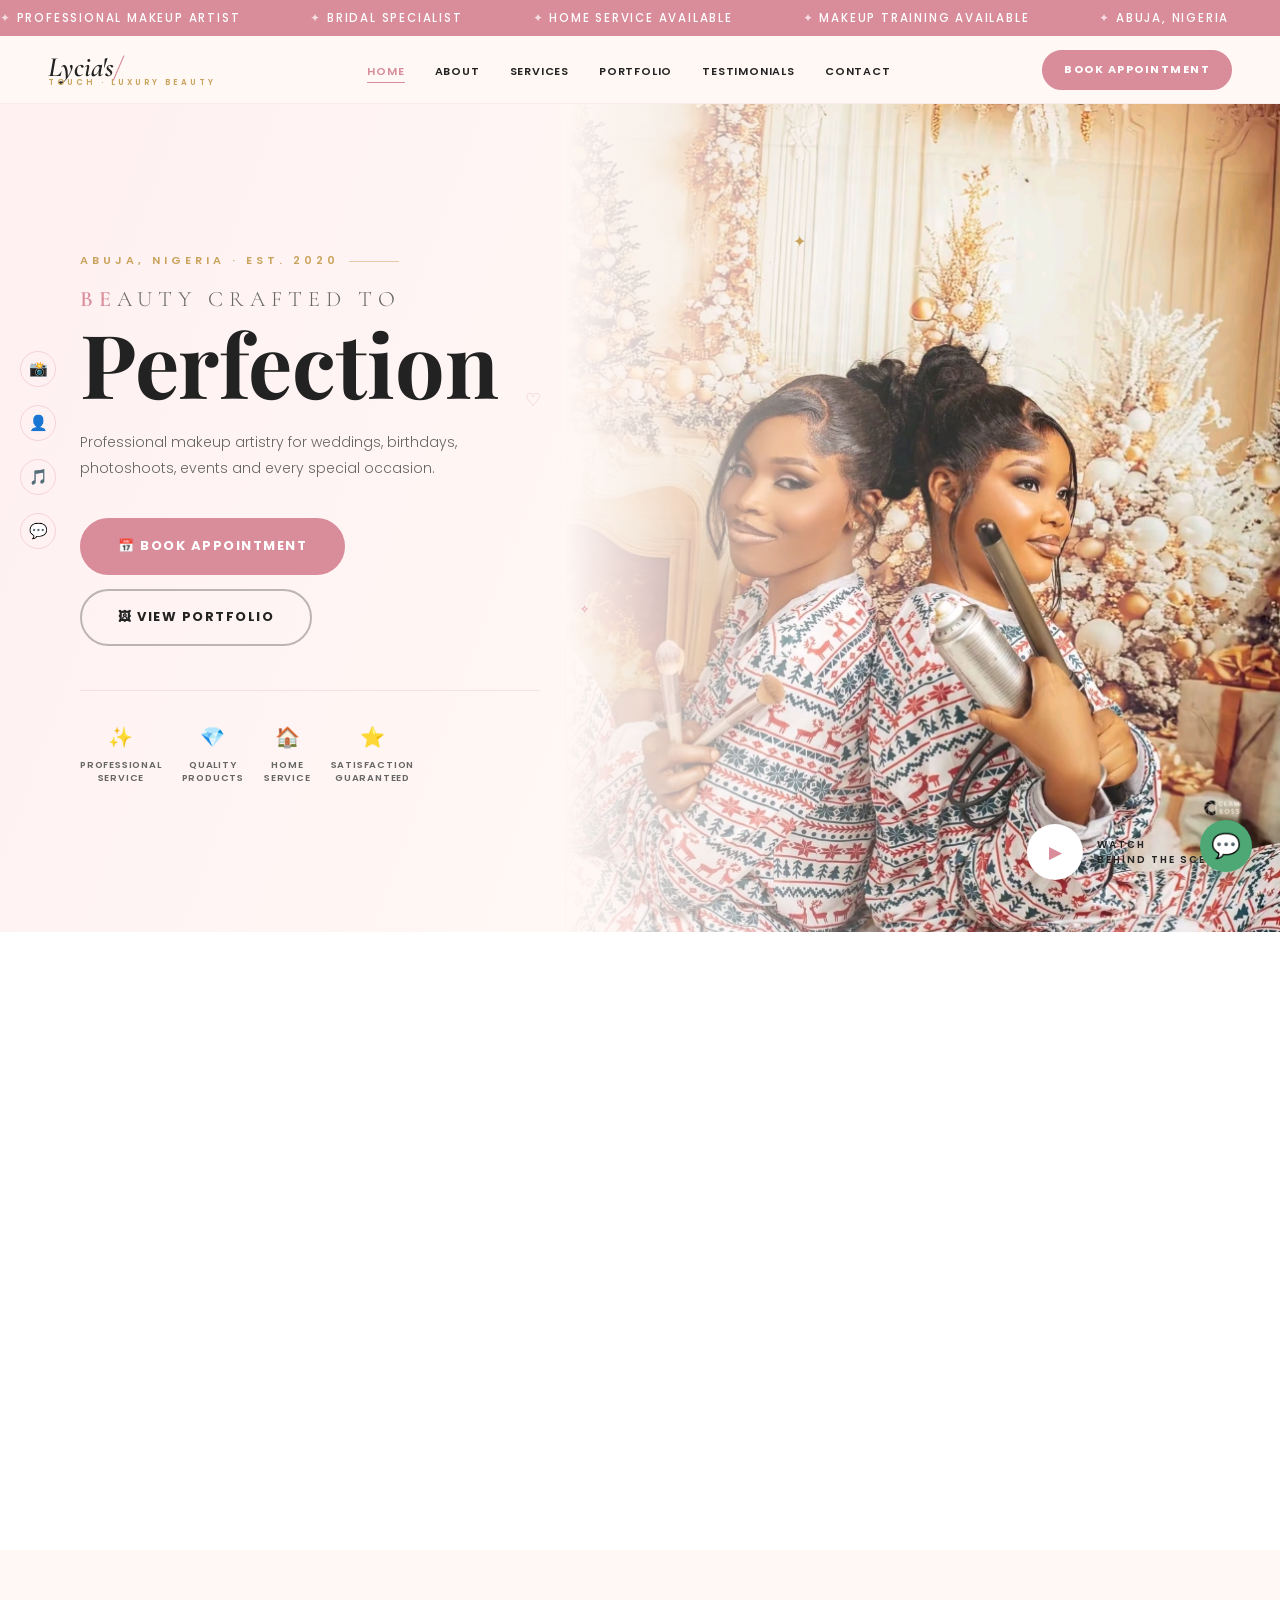
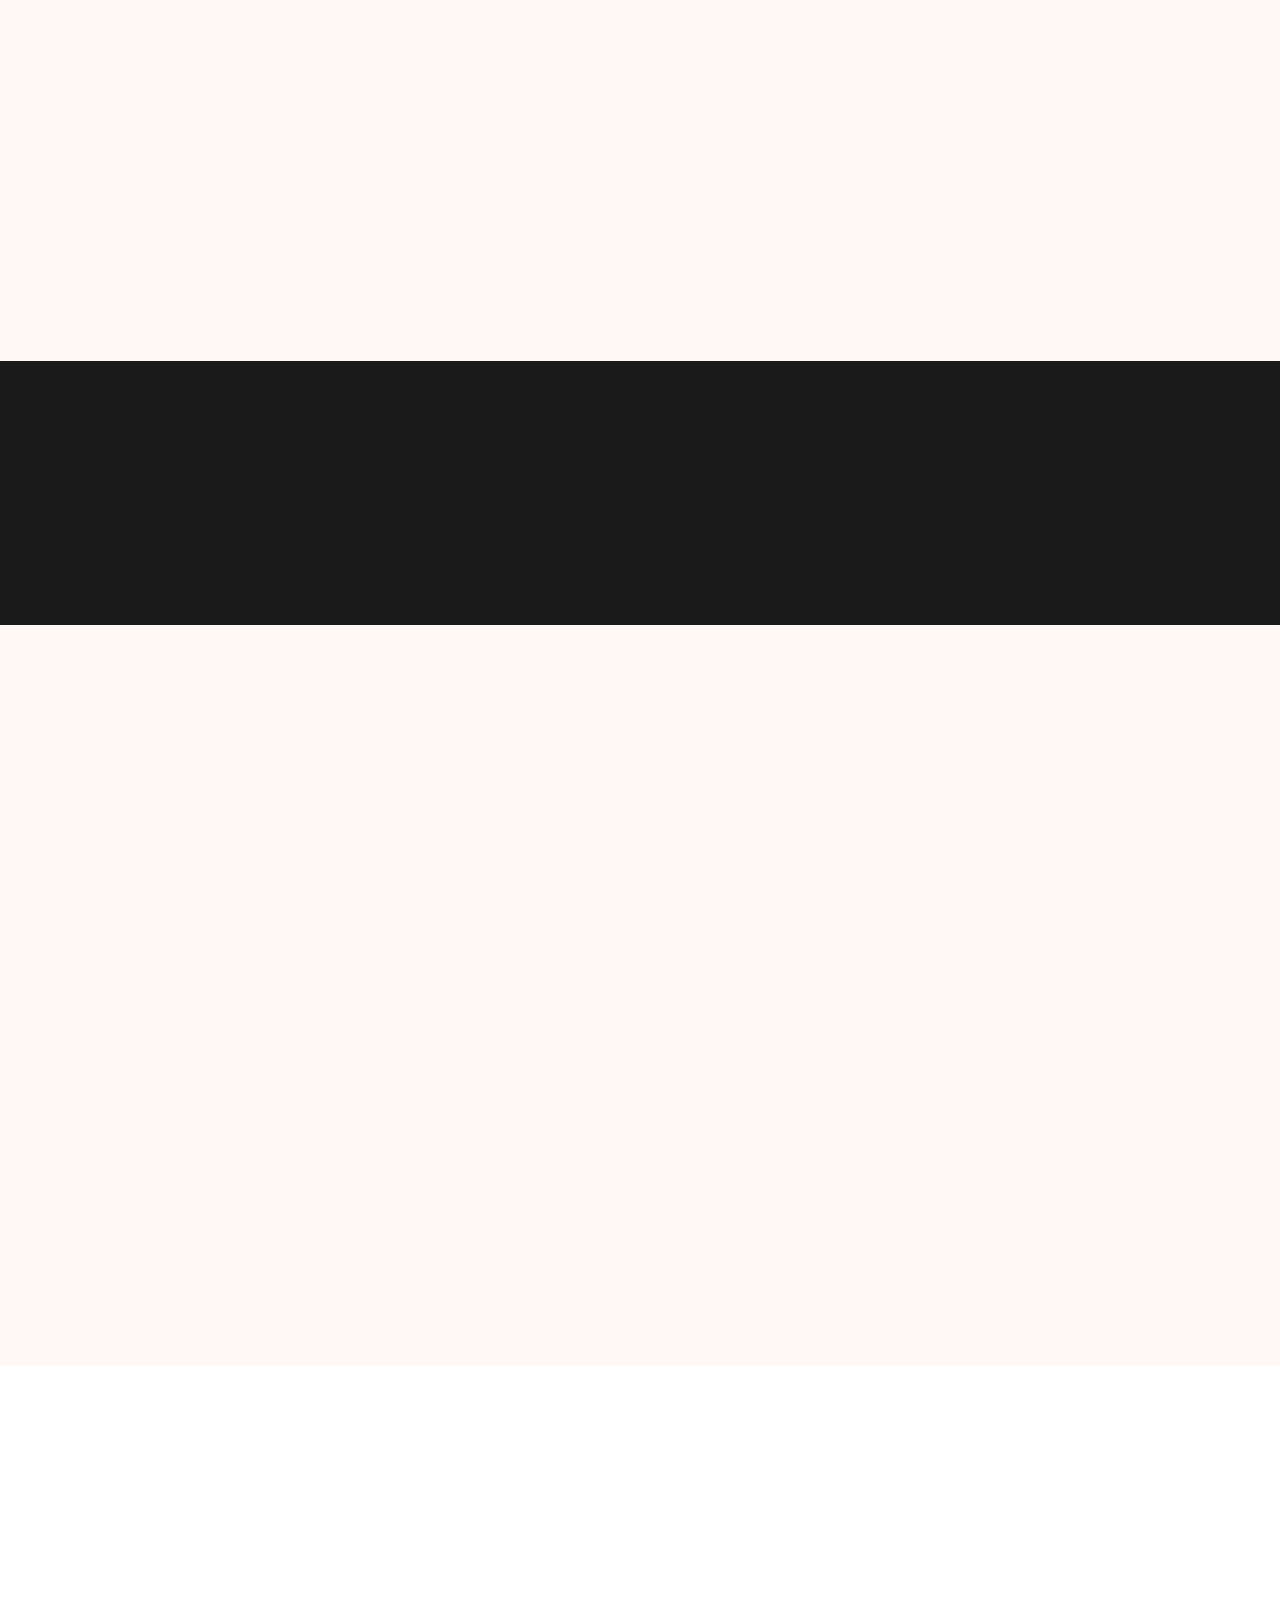
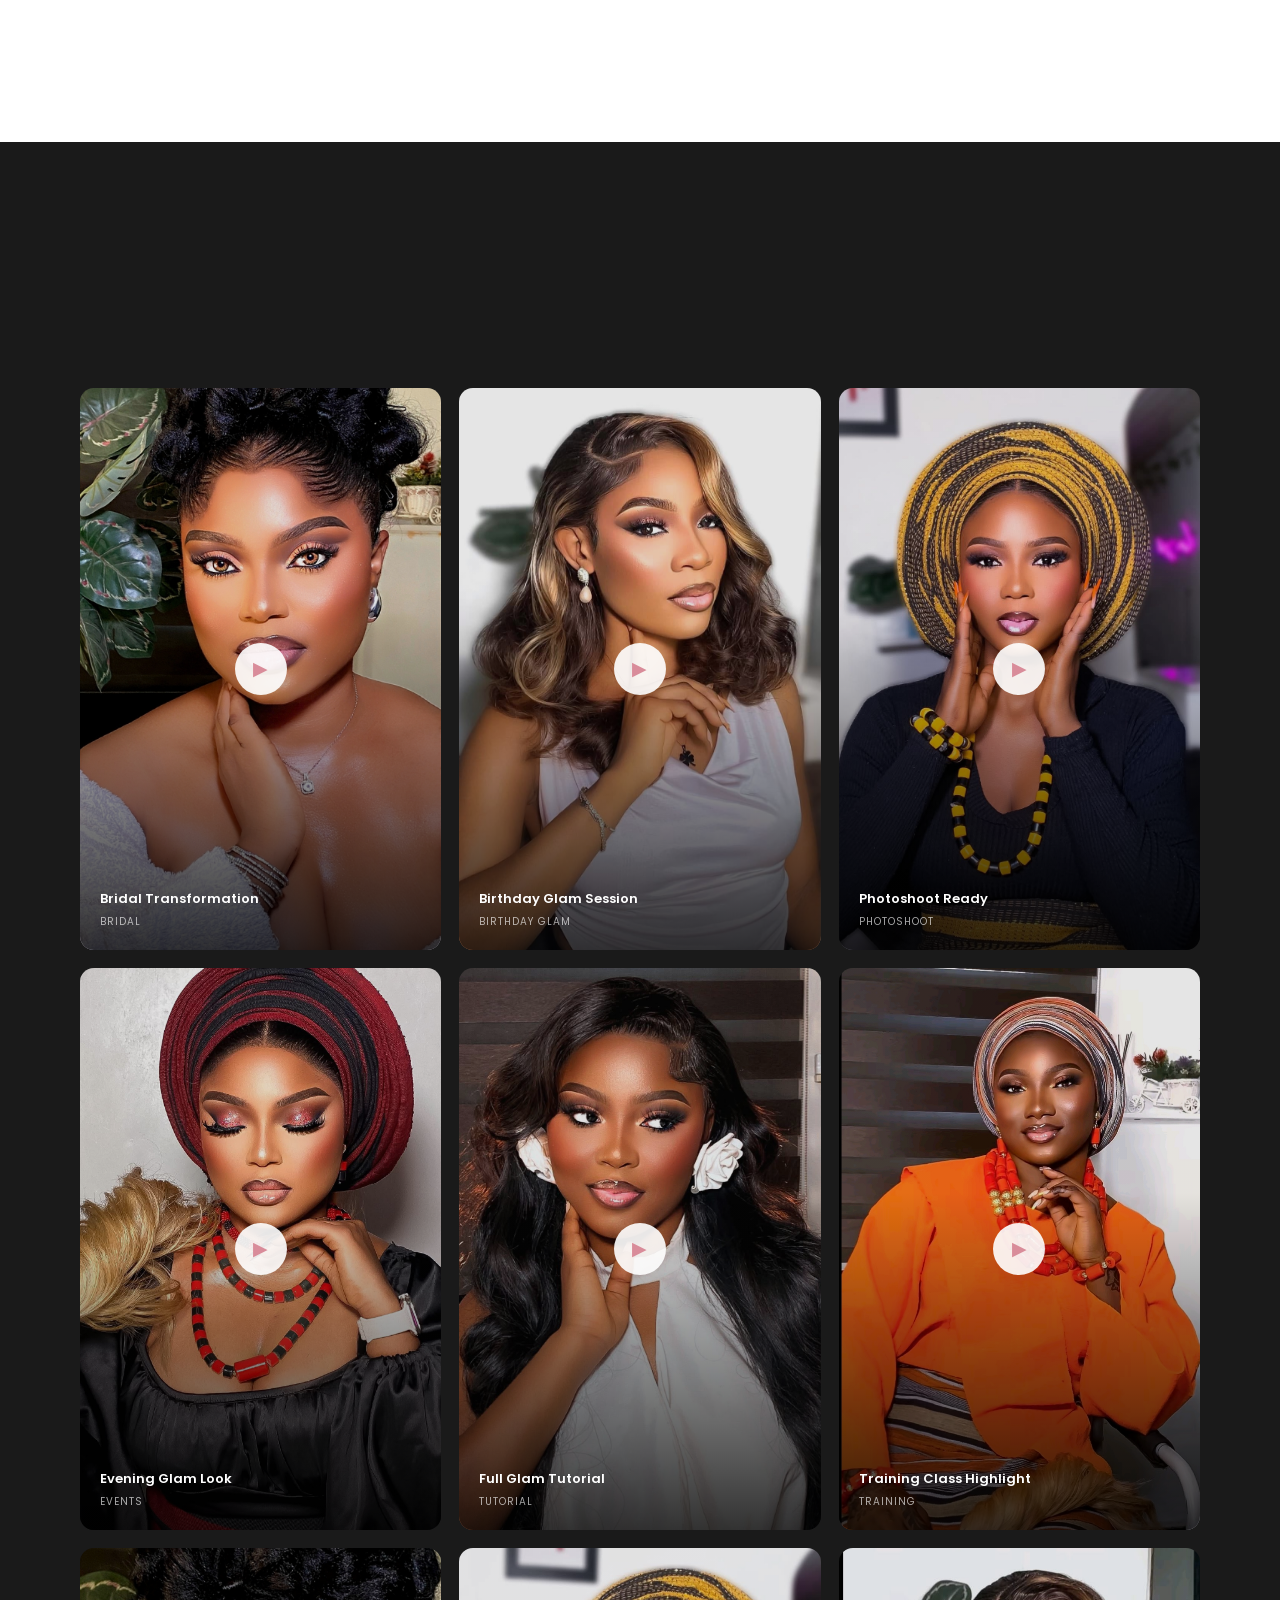
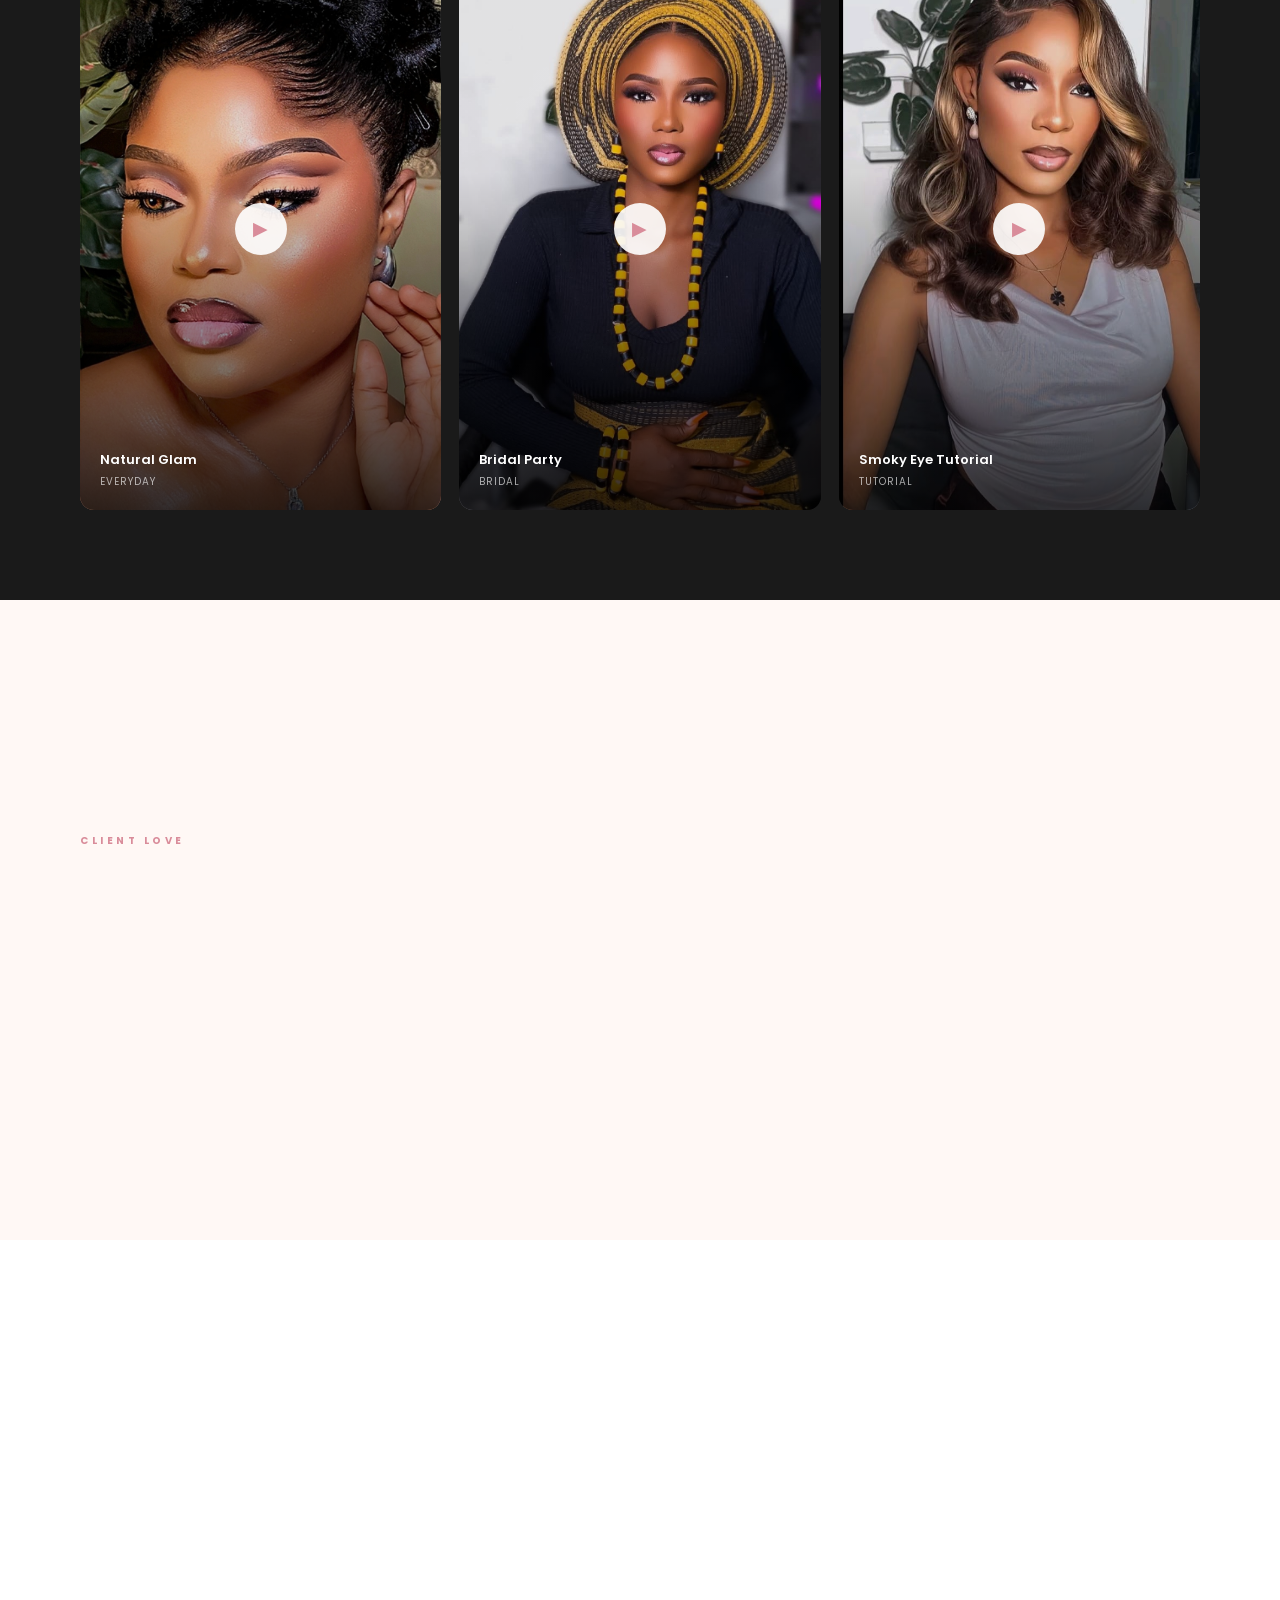
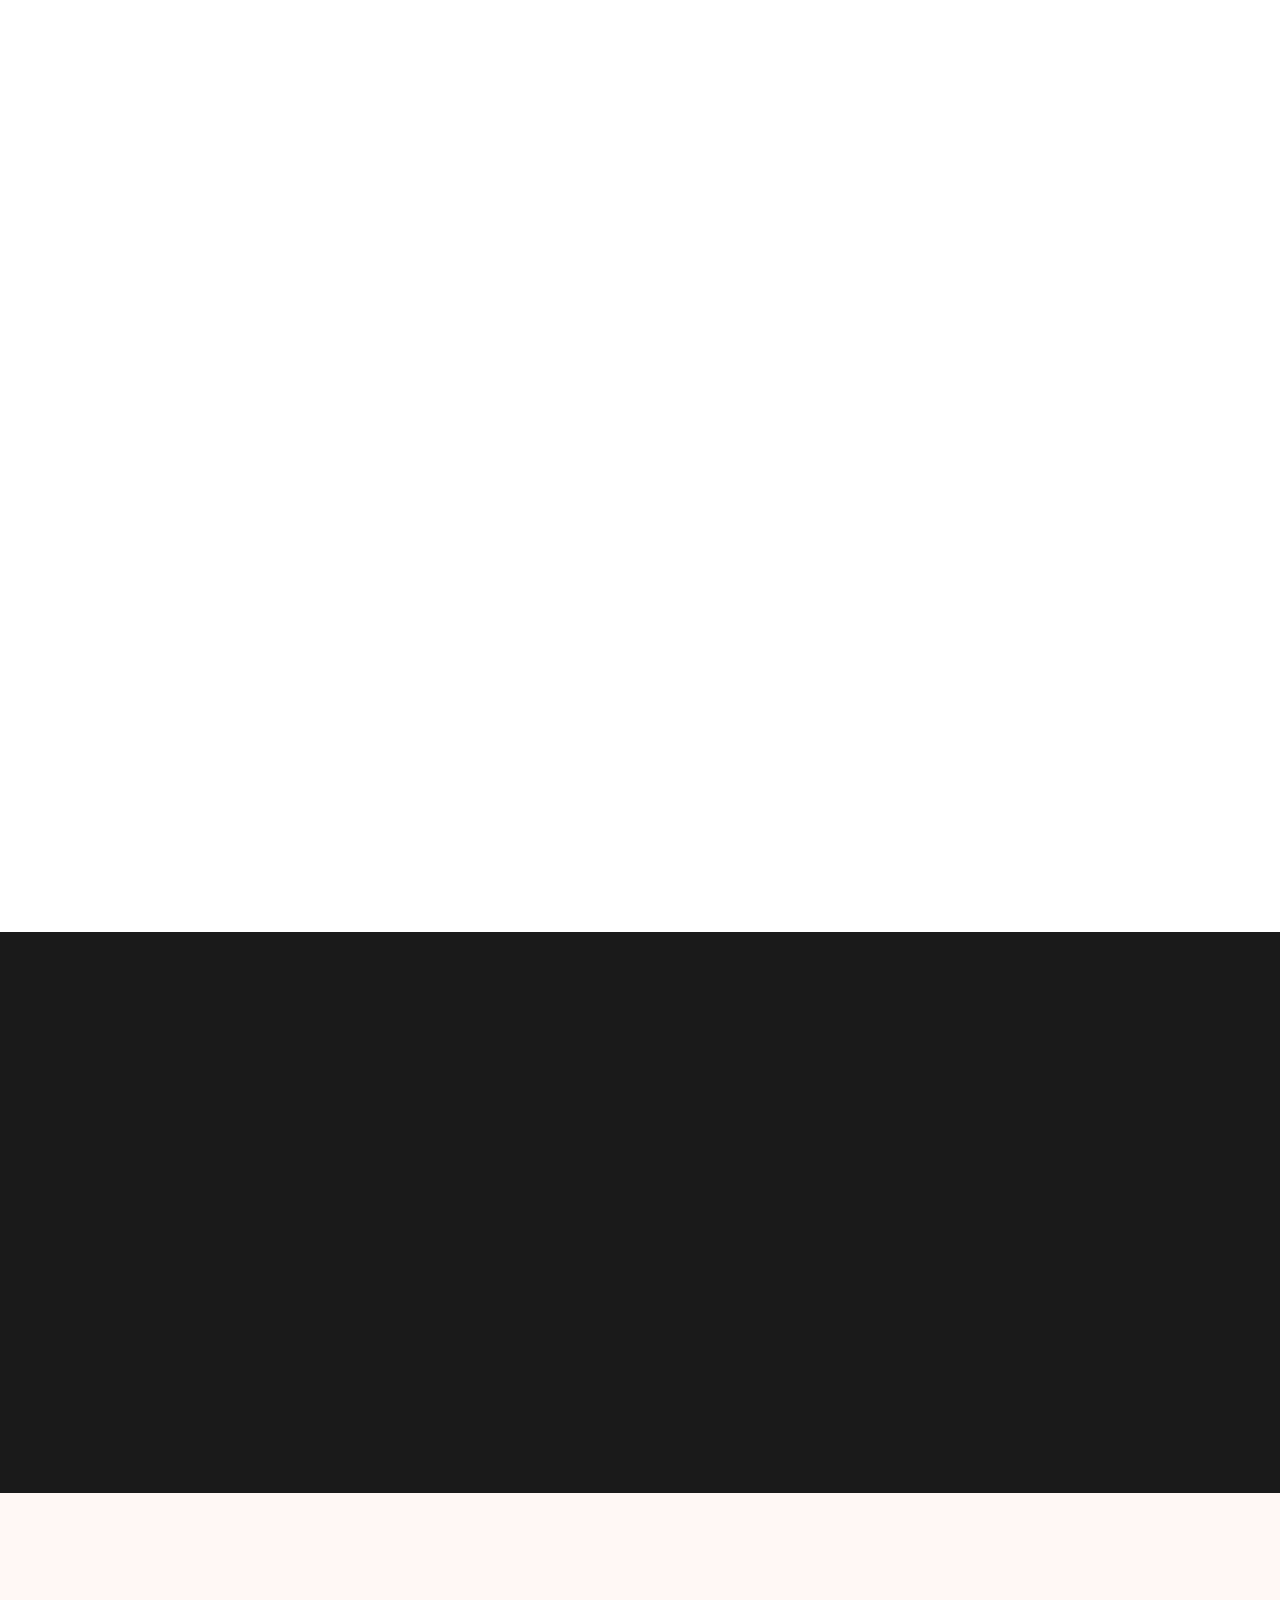
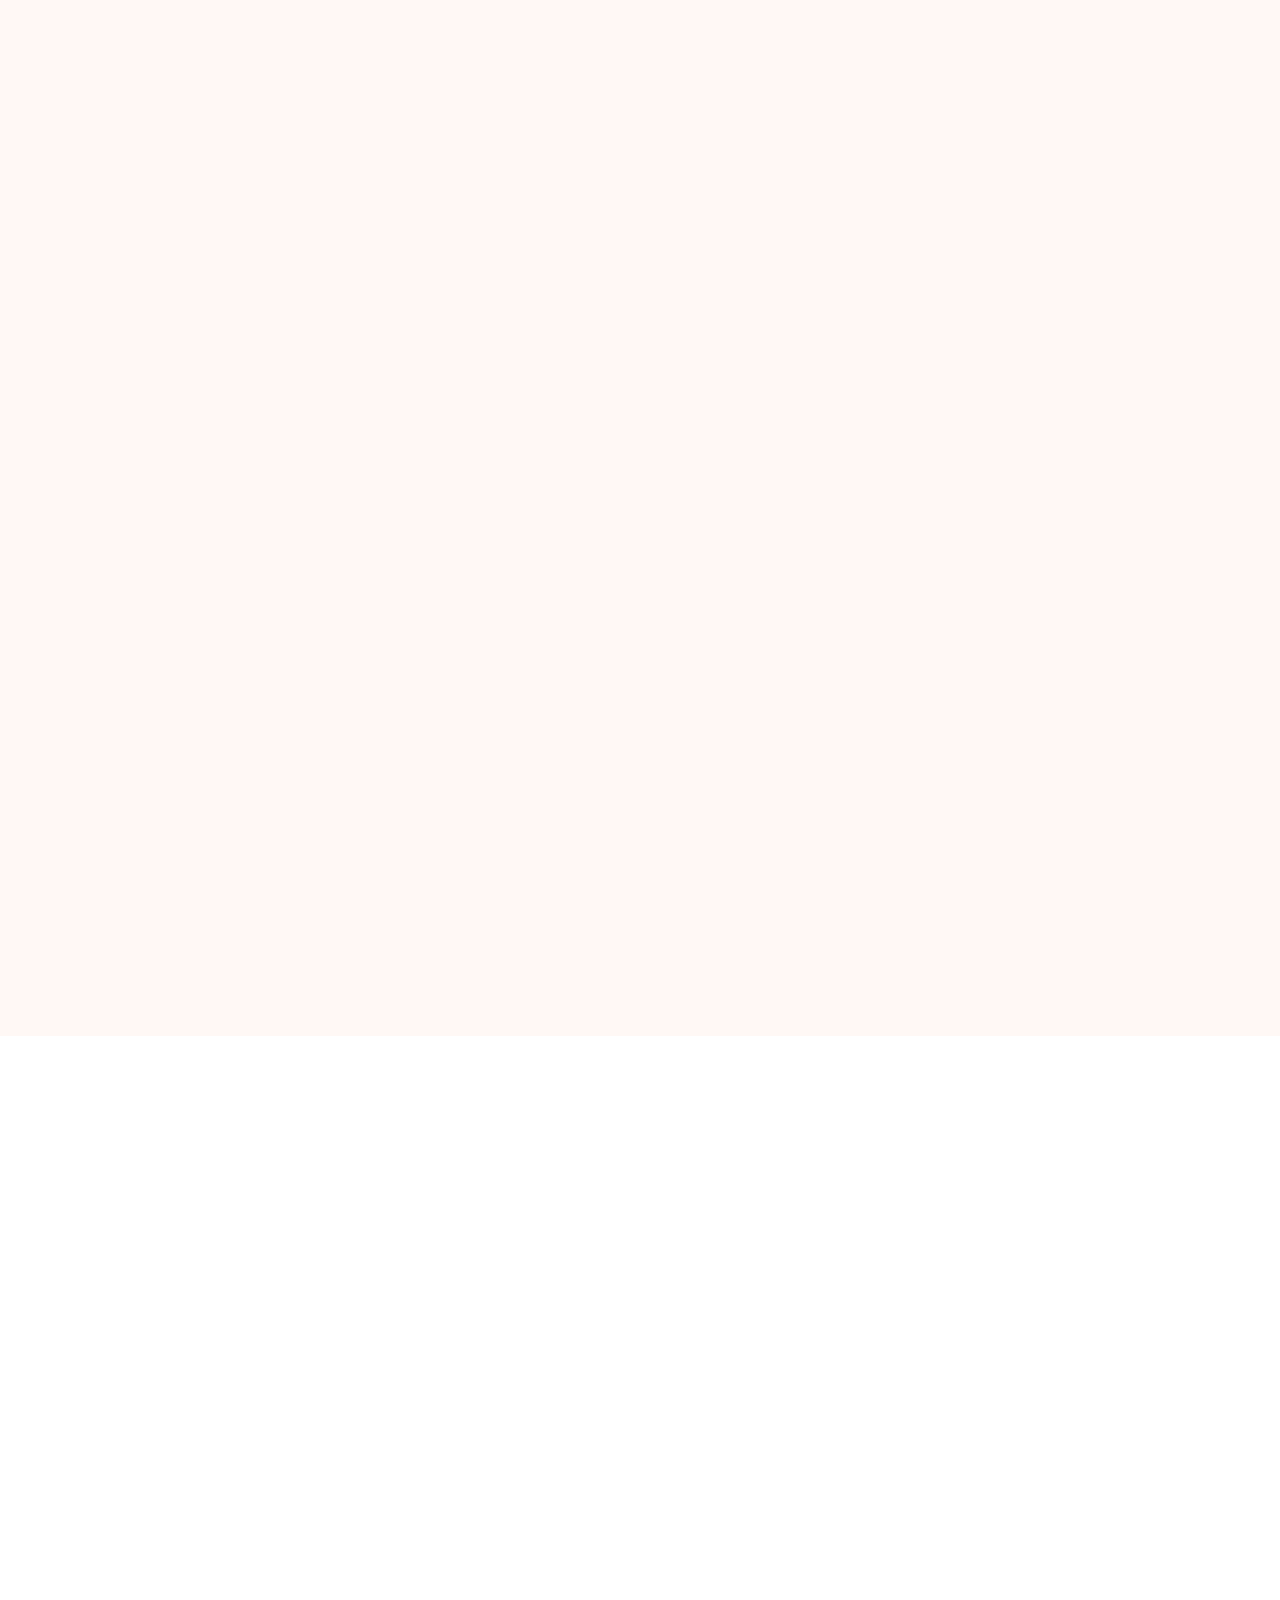
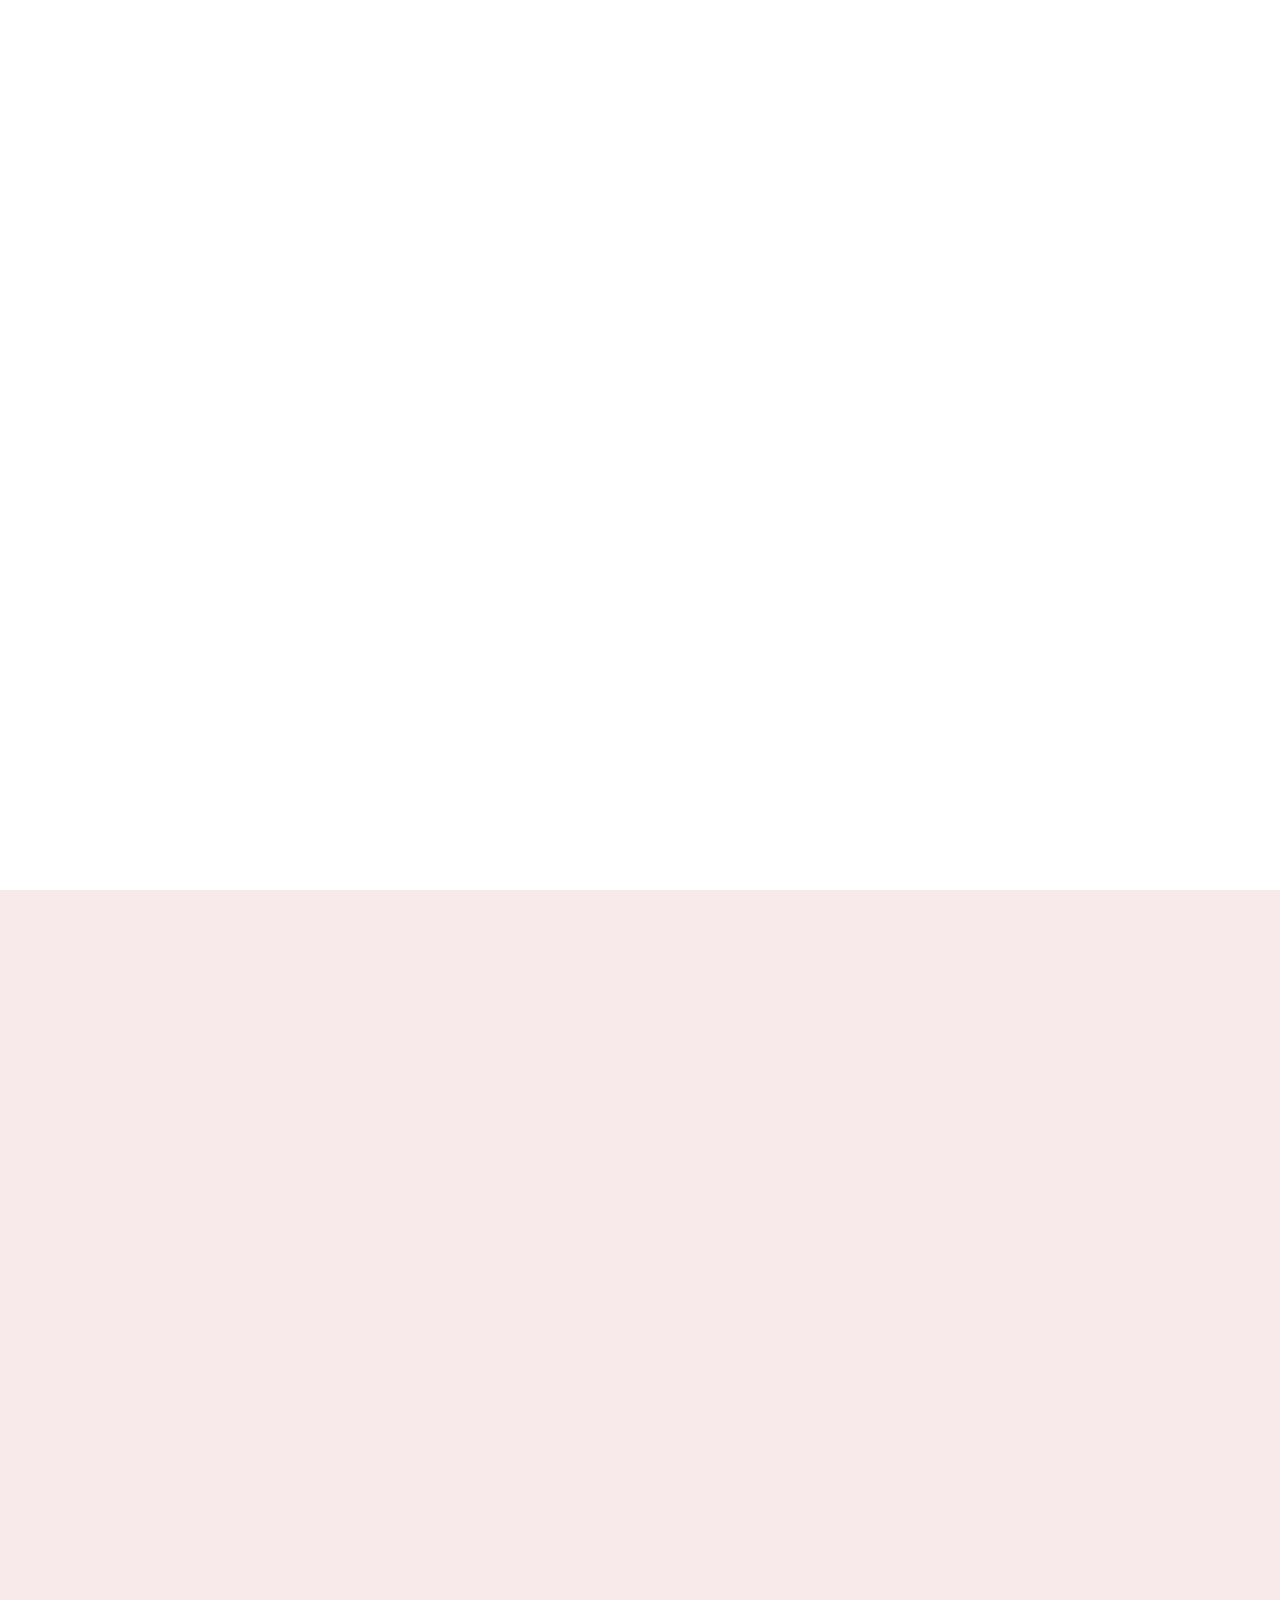
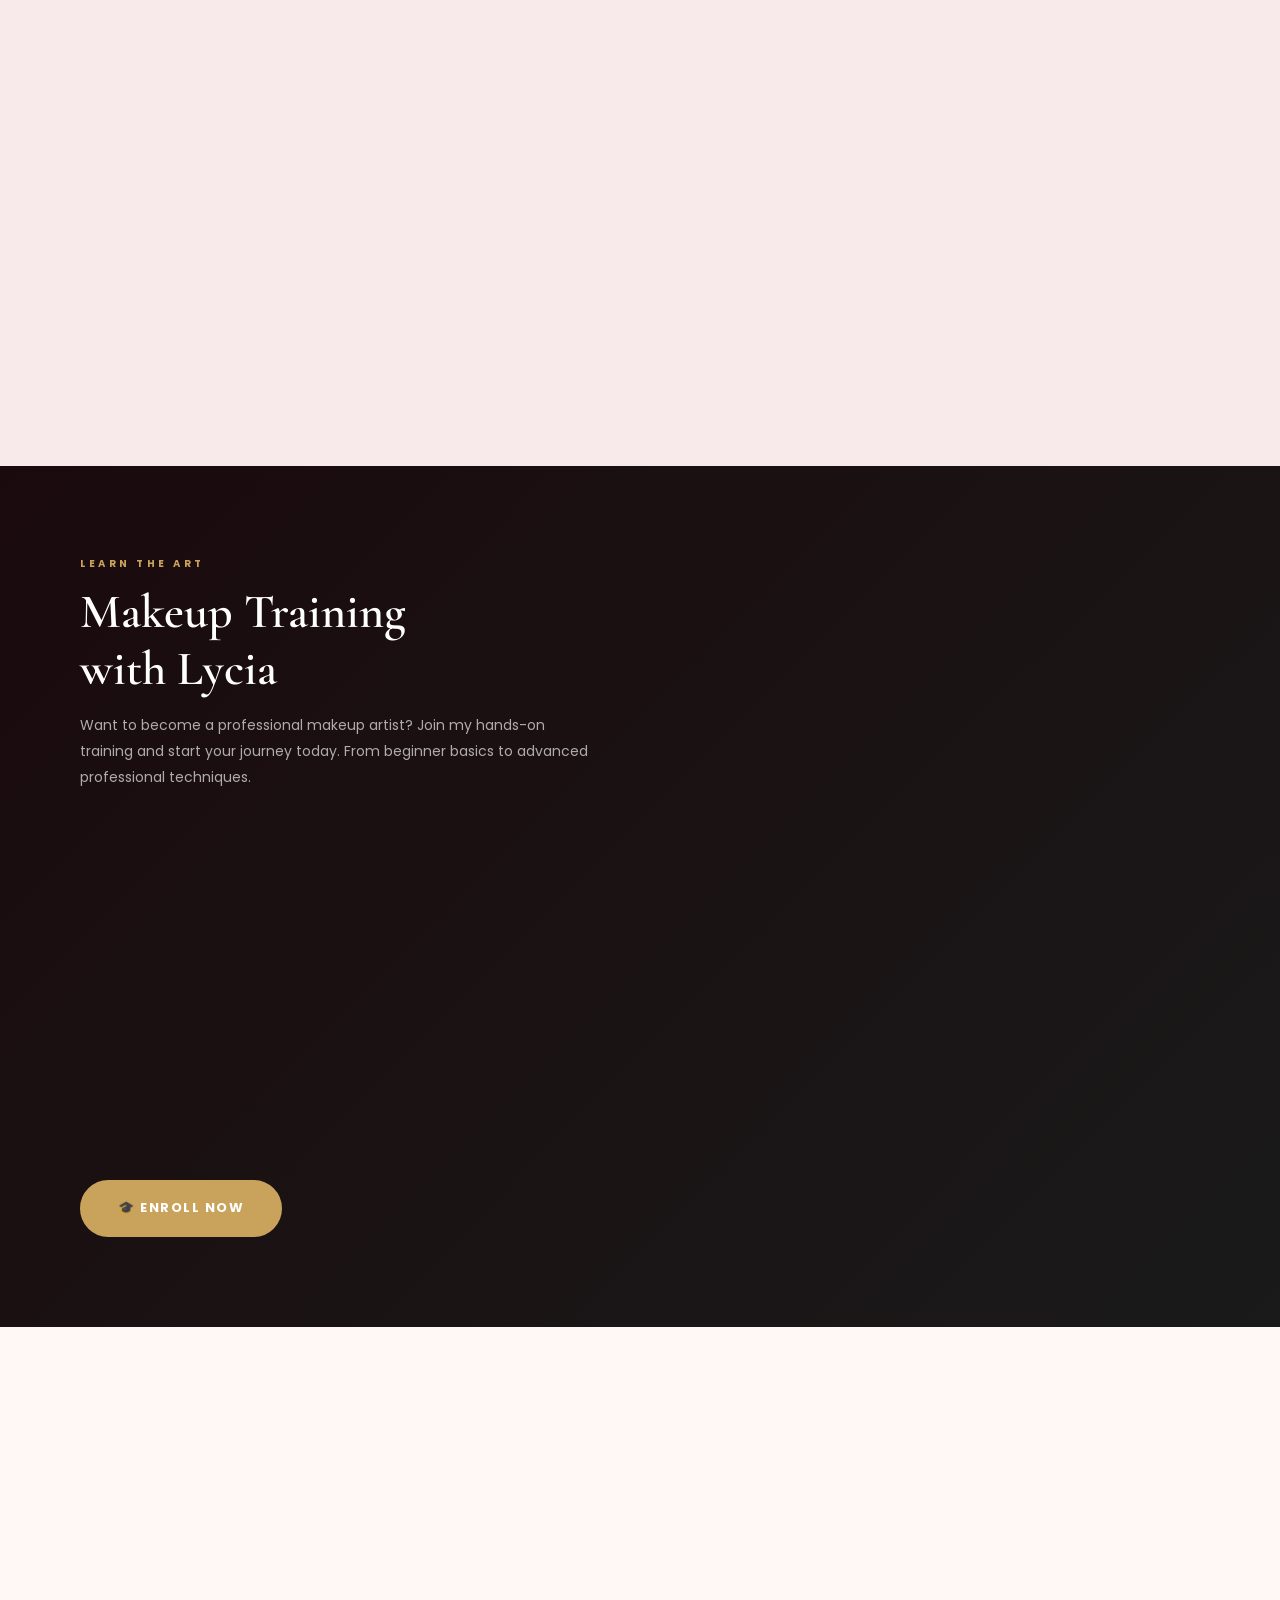
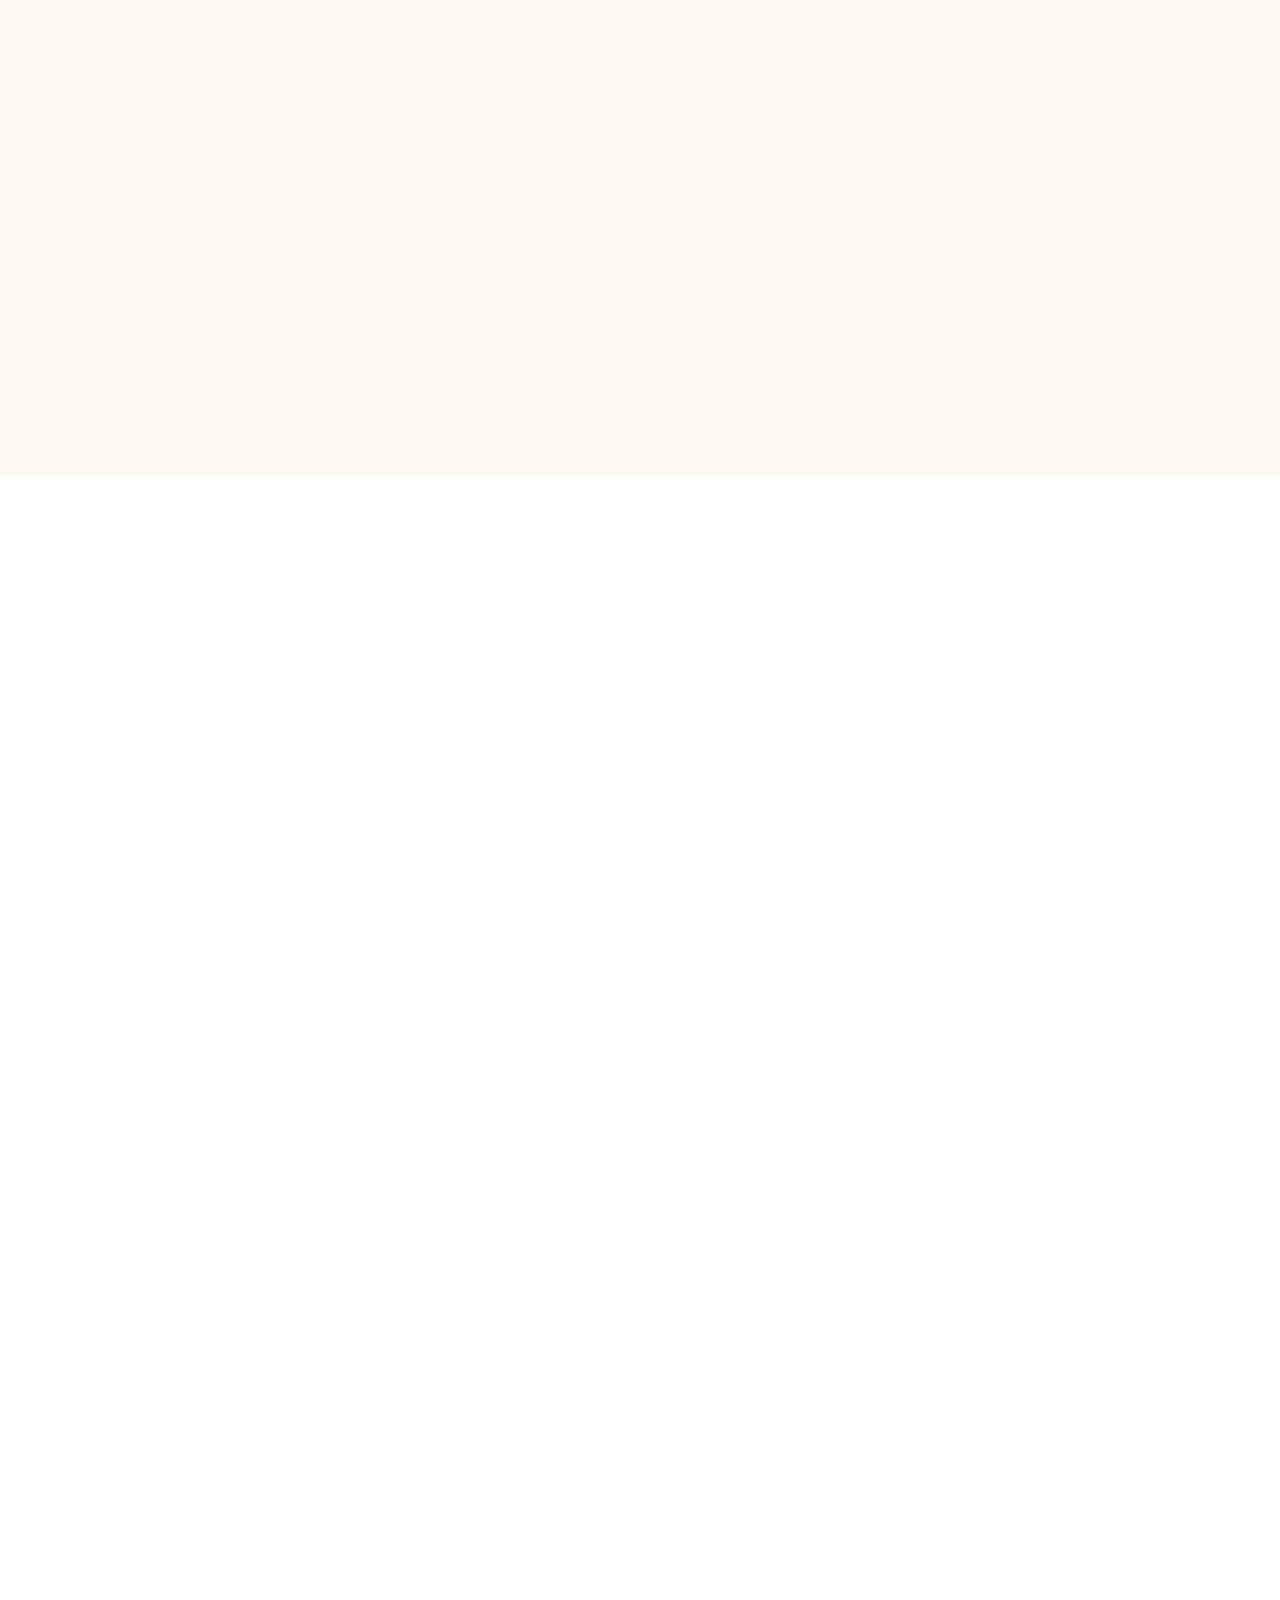
==== commit 03ae5516: "changed all lagos to ABUJA" ====
--- a/index.html
+++ b/index.html
@@ -4,7 +4,7 @@
     <meta charset="UTF-8" />
     <meta name="viewport" content="width=device-width, initial-scale=1.0" />
     <title>
-      Lycia's Touch – Beauty Crafted to Perfection | Lagos Makeup Artist
+      Lycia's Touch – Beauty Crafted to Perfection | Abuja Makeup Artist
     </title>
     <meta
       name="description"
@@ -78,7 +78,7 @@
       <a href="#" title="Instagram">📸</a>
       <a href="#" title="Facebook">👤</a>
       <a href="#" title="TikTok">🎵</a>
-      <a href="https://wa.me/2348123456789" title="WhatsApp">💬</a>
+      <a href="https://wa.me/2349134061048" title="WhatsApp">💬</a>
     </div>
 
     <!-- ════════════════════════════════════════════
@@ -352,7 +352,7 @@
           </div>
         </div>
         <a
-          href="https://wa.me/2348123456789?text=Hi Lycia! I'd like to book an appointment."
+          href="https://wa.me/2349134061048?text=Hi Lycia! I'd like to book an appointment."
           class="btn btn-whatsapp btn-lg"
           >💬 Book Now on WhatsApp</a
         >
@@ -831,7 +831,7 @@
                   ><input
                     type="text"
                     name="role"
-                    placeholder="e.g. Bride · Lagos"
+                    placeholder="e.g. Bride · Abuja"
                   />
                 </div>
               </div>
@@ -967,7 +967,7 @@
           <div class="why-icon">🏠</div>
           <div class="why-title">Home Service</div>
           <div class="why-desc">
-            I come to you, anywhere in Lagos. No travel stress — I bring the
+            I come to you, anywhere in Abuja. No travel stress — I bring the
             glam to your doorstep.
           </div>
         </div>
@@ -1098,7 +1098,7 @@
               ><input
                 type="text"
                 name="location"
-                placeholder="Your address or area in Lagos"
+                placeholder="Your address or area in Abuja"
               />
             </div>
             <div class="form-group">
@@ -1224,7 +1224,7 @@
                 ><input
                   type="email"
                   name="email"
-                  placeholder="your@email.com"
+                  placeholder="Stephenfelicia661@gmail.com"
                 />
               </div>
               <div class="form-group">
@@ -1455,7 +1455,11 @@
             </div>
             <div class="form-group">
               <label>Email Address</label
-              ><input type="email" name="email" placeholder="your@email.com" />
+              ><input
+                type="email"
+                name="email"
+                placeholder="Stephenfelicia661@gmail.com"
+              />
             </div>
             <div class="form-group">
               <label>Event Type</label
@@ -1570,7 +1574,7 @@
           </div>
         </div>
         <a
-          href="https://wa.me/2348123456789?text=Hi Lycia! I'm interested in your makeup training program."
+          href="https://wa.me/2349134061048?text=Hi Lycia! I'm interested in your makeup training program."
           class="btn btn-gold btn-lg"
           style="margin-top: 32px; display: inline-flex"
           >🎓 Enroll Now</a
@@ -1608,7 +1612,7 @@
           Everything you need to know before booking your appointment with
           Lycia's Touch.
         </p>
-        <a href="https://wa.me/2348123456789" class="btn btn-primary btn-sm"
+        <a href="https://wa.me/2349134061048" class="btn btn-primary btn-sm"
           >💬 Ask a Question</a
         >
         <div
@@ -1632,7 +1636,7 @@
             <div class="faq-toggle">+</div>
           </div>
           <div class="faq-a">
-            Yes! I offer home service throughout Lagos and nearby areas. A
+            Yes! I offer home service throughout Abuja and nearby areas. A
             travel fee may apply depending on your location. Just let me know
             your address when booking.
           </div>
@@ -1730,28 +1734,28 @@
           <div class="contact-info-icon">💬</div>
           <div>
             <div class="contact-info-label">WhatsApp</div>
-            <div class="contact-info-value">+234 812 345 6789</div>
+            <div class="contact-info-value">09134061048</div>
           </div>
         </div>
         <div class="contact-info-item">
           <div class="contact-info-icon">📞</div>
           <div>
             <div class="contact-info-label">Phone Call</div>
-            <div class="contact-info-value">+234 812 345 6789</div>
+            <div class="contact-info-value">09134061048</div>
           </div>
         </div>
         <div class="contact-info-item">
           <div class="contact-info-icon">✉️</div>
           <div>
             <div class="contact-info-label">Email</div>
-            <div class="contact-info-value">hello@lyciastouch.com</div>
+            <div class="contact-info-value">Stephenfelicia661@gmail.com</div>
           </div>
         </div>
         <div class="contact-info-item">
           <div class="contact-info-icon">📍</div>
           <div>
             <div class="contact-info-label">Location</div>
-            <div class="contact-info-value">Lagos, Nigeria</div>
+            <div class="contact-info-value">Abuja, Nigeria</div>
           </div>
         </div>
         <div
@@ -1773,7 +1777,7 @@
         </div>
         <div class="contact-map">
           <iframe
-            src="https://www.google.com/maps/embed?pb=!1m18!1m12!1m3!1d253682.4!2d3.1!3d6.52!2m3!1f0!2f0!3f0!3m2!1i1024!2i768!4f13.1!3m3!1m2!1s0x103b8b2ae68280c1%3A0xdc9e87a367c3d9cb!2sLagos!5e0!3m2!1sen!2sng!4v1"
+            src="https://www.google.com/maps/embed?pb=!1m18!1m12!1m3!1d51865.87630108174!2d7.206357721679695!3d9.138166500000006!2m3!1f0!2f0!3f0!3m2!1i1024!2i768!4f13.1!3m3!1m2!1s0x104dd94261b4afd3%3A0xbd88c17656a59be2!2sLycia's%20Makeup%20Studio!5e1!3m2!1sen!2sng!4v1781338841301!5m2!1sen!2sng"
             allowfullscreen=""
             loading="lazy"
             referrerpolicy="no-referrer-when-downgrade"
@@ -1817,7 +1821,7 @@
             ><input
               type="tel"
               name="phone"
-              placeholder="+234 XXX XXX XXXX"
+              placeholder="+2349134061048"
               required
             />
           </div>
@@ -1843,7 +1847,7 @@
               ><input
                 type="text"
                 name="location"
-                placeholder="Your area in Lagos"
+                placeholder="Your area in Abuja
               />
             </div>
           </div>
@@ -1898,7 +1902,7 @@
           <div class="footer-logo-wrap">Lycia's<span>/</span>Touch</div>
           <p class="footer-desc">
             Professional makeup artistry that enhances your beauty and boosts
-            your confidence. Based in Lagos, Nigeria.
+            your confidence. Based in Abuja Nigeria.
           </p>
           <div class="footer-socials">
             <a href="#" class="ft-social">📸</a
@@ -1942,12 +1946,14 @@
         </div>
         <div class="footer-col">
           <h5>Contact Info</h5>
-          <div class="footer-contact-row"><i>📞</i> +234 812 345 6789</div>
-          <div class="footer-contact-row"><i>✉️</i> hello@lyciastouch.com</div>
-          <div class="footer-contact-row"><i>📍</i> Lagos, Nigeria</div>
+          <div class="footer-contact-row"><i>📞</i> 09134061048</div>
+          <div class="footer-contact-row">
+            <i>✉️</i> Stephenfelicia661@gmail.com
+          </div>
+          <div class="footer-contact-row"><i>📍</i> Abuja Nigeria</div>
           <br />
           <a
-            href="https://wa.me/2348123456789"
+            href="https://wa.me/2349134061048"
             class="btn btn-whatsapp btn-sm"
             style="display: inline-flex"
             >💬 WhatsApp Us</a
@@ -1975,7 +1981,7 @@
 
     <!-- WhatsApp FAB -->
     <a
-      href="https://wa.me/2348123456789?text=Hi Lycia! I found you online and would love to book."
+      href="https://wa.me/2349134061048?text=Hi Lycia! I found you online and would love to book."
       class="whatsapp-fab"
       title="Chat on WhatsApp"
       >💬</a
--- a/css/sections.css
+++ b/css/sections.css
@@ -6,548 +6,1862 @@
    HERO
 ══════════════════════════════════════════════ */
 .hero {
-  position: relative; min-height: 92vh;
-  display: flex; align-items: center;
+  position: relative;
+  min-height: 92vh;
+  display: flex;
+  align-items: center;
   overflow: hidden;
-  background: linear-gradient(110deg, #fff0f2 0%, var(--cream) 55%, #fce8d0 100%);
+  background: linear-gradient(
+    110deg,
+    #fff0f2 0%,
+    var(--cream) 55%,
+    #fce8d0 100%
+  );
 }
 .hero-bg {
-  position: absolute; right: 0; top: 0;
-  width: 56%; height: 100%; overflow: hidden;
+  position: absolute;
+  right: 0;
+  top: 0;
+  width: 56%;
+  height: 100%;
+  overflow: hidden;
 }
 .hero-bg img {
-  width: 100%; height: 100%;
-  object-fit: cover; object-position: center top;
+  width: 100%;
+  height: 100%;
+  object-fit: cover;
+  object-position: center top;
   animation: heroZoom 14s ease-in-out infinite alternate;
 }
 .hero-bg::before {
-  content: ''; position: absolute; inset: 0; z-index: 1;
-  background: linear-gradient(to right, var(--cream) 0%, rgba(255,248,245,0.2) 45%, transparent 100%);
-}
-@keyframes heroZoom { from{transform:scale(1.04)} to{transform:scale(1.12)} }
-.hero-content { position: relative; z-index: 2; padding: 80px 80px; max-width: 620px; }
+  content: "";
+  position: absolute;
+  inset: 0;
+  z-index: 1;
+  background: linear-gradient(
+    to right,
+    var(--cream) 0%,
+    rgba(255, 248, 245, 0.2) 45%,
+    transparent 100%
+  );
+}
+@keyframes heroZoom {
+  from {
+    transform: scale(1.04);
+  }
+  to {
+    transform: scale(1.12);
+  }
+}
+.hero-content {
+  position: relative;
+  z-index: 2;
+  padding: 80px 80px;
+  max-width: 620px;
+}
 .hero-eyebrow {
-  font-size: 11px; letter-spacing: 4px; text-transform: uppercase;
-  color: var(--gold); font-weight: 600; margin-bottom: 18px;
-  display: flex; align-items: center; gap: 10px;
-}
-.hero-eyebrow::after { content:''; flex:1; height:1px; background:var(--gold); max-width:50px; opacity:0.5; }
-.hero-title { font-family: var(--font-hero); font-size: clamp(42px,7vw,88px); font-weight:700; line-height:1.04; color:var(--charcoal); }
+  font-size: 11px;
+  letter-spacing: 4px;
+  text-transform: uppercase;
+  color: var(--gold);
+  font-weight: 600;
+  margin-bottom: 18px;
+  display: flex;
+  align-items: center;
+  gap: 10px;
+}
+.hero-eyebrow::after {
+  content: "";
+  flex: 1;
+  height: 1px;
+  background: var(--gold);
+  max-width: 50px;
+  opacity: 0.5;
+}
+.hero-title {
+  font-family: var(--font-hero);
+  font-size: clamp(42px, 7vw, 88px);
+  font-weight: 700;
+  line-height: 1.04;
+  color: var(--charcoal);
+}
 .hero-title-top {
-  display: block; font-size: clamp(13px,1.8vw,22px);
-  font-family: var(--font-display); font-weight: 300;
-  letter-spacing: 6px; text-transform: uppercase;
-  color: var(--mid); margin-bottom: 6px;
-}
-.hero-title-top .be { color: var(--rose-gold); font-weight: 600; }
-.hero-desc { font-size: 14px; color: var(--mid); line-height: 1.85; margin: 22px 0 36px; max-width: 420px; font-weight: 300; }
-.hero-btns { display: flex; gap: 14px; flex-wrap: wrap; }
+  display: block;
+  font-size: clamp(13px, 1.8vw, 22px);
+  font-family: var(--font-display);
+  font-weight: 300;
+  letter-spacing: 6px;
+  text-transform: uppercase;
+  color: var(--mid);
+  margin-bottom: 6px;
+}
+.hero-title-top .be {
+  color: var(--rose-gold);
+  font-weight: 600;
+}
+.hero-desc {
+  font-size: 14px;
+  color: var(--mid);
+  line-height: 1.85;
+  margin: 22px 0 36px;
+  max-width: 420px;
+  font-weight: 300;
+}
+.hero-btns {
+  display: flex;
+  gap: 14px;
+  flex-wrap: wrap;
+}
 .hero-trust {
-  display: flex; gap: 20px; margin-top: 44px;
-  padding-top: 30px; border-top: 1px solid rgba(217,140,154,0.2);
+  display: flex;
+  gap: 20px;
+  margin-top: 44px;
+  padding-top: 30px;
+  border-top: 1px solid rgba(217, 140, 154, 0.2);
   flex-wrap: wrap;
 }
-.trust-item { text-align: center; }
-.trust-icon { font-size: 20px; color: var(--rose-gold); margin-bottom: 5px; }
-.trust-label { font-size: 9.5px; letter-spacing: 0.8px; text-transform: uppercase; color: var(--mid); font-weight: 600; line-height: 1.4; }
+.trust-item {
+  text-align: center;
+}
+.trust-icon {
+  font-size: 20px;
+  color: var(--rose-gold);
+  margin-bottom: 5px;
+}
+.trust-label {
+  font-size: 9.5px;
+  letter-spacing: 0.8px;
+  text-transform: uppercase;
+  color: var(--mid);
+  font-weight: 600;
+  line-height: 1.4;
+}
 .hero-play {
-  position: absolute; right: 48px; bottom: 52px; z-index: 3;
-  display: flex; align-items: center; gap: 14px; cursor: pointer;
+  position: absolute;
+  right: 48px;
+  bottom: 52px;
+  z-index: 3;
+  display: flex;
+  align-items: center;
+  gap: 14px;
+  cursor: pointer;
 }
 .play-btn {
-  width: 56px; height: 56px; border-radius: 50%; background: white;
-  box-shadow: 0 8px 32px rgba(0,0,0,0.14);
-  display: flex; align-items: center; justify-content: center;
-  font-size: 17px; color: var(--rose-gold); transition: var(--transition); flex-shrink: 0;
-}
-.play-btn:hover { transform: scale(1.08); box-shadow: var(--shadow-lg); }
-.play-label { font-size: 10px; letter-spacing: 2px; text-transform: uppercase; color: var(--charcoal); font-weight: 600; line-height: 1.5; }
-.hero-deco { position: absolute; z-index: 2; pointer-events: none; }
-.hero-deco.s1 { top:15%; right:37%; font-size:16px; color:var(--gold);      animation: floatY 4s ease-in-out infinite; }
-.hero-deco.s2 { top:60%; right:54%; font-size:11px; color:var(--rose-gold); animation: floatY 5s ease-in-out infinite 1.2s; }
-.hero-deco.h1 { top:34%; left:41%; font-size:18px; color:var(--rose-gold); opacity:0.5; animation: floatY 6s ease-in-out infinite 2s; }
-@keyframes floatY { 0%,100%{transform:translateY(0)} 50%{transform:translateY(-10px)} }
+  width: 56px;
+  height: 56px;
+  border-radius: 50%;
+  background: white;
+  box-shadow: 0 8px 32px rgba(0, 0, 0, 0.14);
+  display: flex;
+  align-items: center;
+  justify-content: center;
+  font-size: 17px;
+  color: var(--rose-gold);
+  transition: var(--transition);
+  flex-shrink: 0;
+}
+.play-btn:hover {
+  transform: scale(1.08);
+  box-shadow: var(--shadow-lg);
+}
+.play-label {
+  font-size: 10px;
+  letter-spacing: 2px;
+  text-transform: uppercase;
+  color: var(--charcoal);
+  font-weight: 600;
+  line-height: 1.5;
+}
+.hero-deco {
+  position: absolute;
+  z-index: 2;
+  pointer-events: none;
+}
+.hero-deco.s1 {
+  top: 15%;
+  right: 37%;
+  font-size: 16px;
+  color: var(--gold);
+  animation: floatY 4s ease-in-out infinite;
+}
+.hero-deco.s2 {
+  top: 60%;
+  right: 54%;
+  font-size: 11px;
+  color: var(--rose-gold);
+  animation: floatY 5s ease-in-out infinite 1.2s;
+}
+.hero-deco.h1 {
+  top: 34%;
+  left: 41%;
+  font-size: 18px;
+  color: var(--rose-gold);
+  opacity: 0.5;
+  animation: floatY 6s ease-in-out infinite 2s;
+}
+@keyframes floatY {
+  0%,
+  100% {
+    transform: translateY(0);
+  }
+  50% {
+    transform: translateY(-10px);
+  }
+}
 
 /* ══════════════════════════════════════════════
    PREVIEW GRID (About + Services + Portfolio)
 ══════════════════════════════════════════════ */
 .preview-grid {
-  display: grid; grid-template-columns: 1fr 1fr 1fr;
+  display: grid;
+  grid-template-columns: 1fr 1fr 1fr;
   background: white;
 }
-.preview-cell { padding: 60px 40px; }
-.preview-cell + .preview-cell { border-left: 1px solid var(--light); }
+.preview-cell {
+  padding: 60px 40px;
+}
+.preview-cell + .preview-cell {
+  border-left: 1px solid var(--light);
+}
 
 /* About cell */
 .about-portrait {
-  float: right; width: 120px; margin: 0 0 12px 18px;
-  border-radius: var(--radius-md); overflow: hidden;
+  float: right;
+  width: 120px;
+  margin: 0 0 12px 18px;
+  border-radius: var(--radius-md);
+  overflow: hidden;
   box-shadow: var(--shadow-md);
 }
-.about-portrait img { width:100%; height:160px; object-fit:cover; object-position:top; }
-.about-name { font-family:var(--font-display); font-size:34px; font-weight:600; margin-bottom:12px; }
-.about-name span { color:var(--rose-gold); font-style:italic; }
-.about-creds { margin: 14px 0 22px; }
+.about-portrait img {
+  width: 100%;
+  height: 160px;
+  object-fit: cover;
+  object-position: top;
+}
+.about-name {
+  font-family: var(--font-display);
+  font-size: 34px;
+  font-weight: 600;
+  margin-bottom: 12px;
+}
+.about-name span {
+  color: var(--rose-gold);
+  font-style: italic;
+}
+.about-creds {
+  margin: 14px 0 22px;
+}
 .cred-item {
-  display:flex; align-items:center; gap:10px;
-  font-size:12px; font-weight:500; color:var(--charcoal); margin-bottom:9px;
-}
-.cred-icon { color:var(--rose-gold); font-size:13px; }
+  display: flex;
+  align-items: center;
+  gap: 10px;
+  font-size: 12px;
+  font-weight: 500;
+  color: var(--charcoal);
+  margin-bottom: 9px;
+}
+.cred-icon {
+  color: var(--rose-gold);
+  font-size: 13px;
+}
 
 /* Services grid */
-.services-mini { display:grid; grid-template-columns:1fr 1fr 1fr; gap:10px; }
+.services-mini {
+  display: grid;
+  grid-template-columns: 1fr 1fr 1fr;
+  gap: 10px;
+}
 .svc-card {
-  background:var(--cream); border:1.5px solid var(--light);
-  border-radius:var(--radius-md); padding:16px 12px;
-  text-align:center; cursor:pointer;
+  background: var(--cream);
+  border: 1.5px solid var(--light);
+  border-radius: var(--radius-md);
+  padding: 16px 12px;
+  text-align: center;
+  cursor: pointer;
   transition: var(--transition);
 }
-.svc-card:hover { border-color:var(--rose-gold); transform:translateY(-3px); box-shadow:var(--shadow-md); }
-.svc-card-icon { font-size:20px; color:var(--rose-gold); margin-bottom:7px; }
-.svc-card-name { font-size:11px; font-weight:700; color:var(--charcoal); margin-bottom:3px; }
-.svc-card-desc { font-size:9.5px; color:var(--mid); line-height:1.5; margin-bottom:7px; }
-.svc-card-price { font-size:10.5px; font-weight:700; color:var(--rose-gold); }
+.svc-card:hover {
+  border-color: var(--rose-gold);
+  transform: translateY(-3px);
+  box-shadow: var(--shadow-md);
+}
+.svc-card-icon {
+  font-size: 20px;
+  color: var(--rose-gold);
+  margin-bottom: 7px;
+}
+.svc-card-name {
+  font-size: 11px;
+  font-weight: 700;
+  color: var(--charcoal);
+  margin-bottom: 3px;
+}
+.svc-card-desc {
+  font-size: 9.5px;
+  color: var(--mid);
+  line-height: 1.5;
+  margin-bottom: 7px;
+}
+.svc-card-price {
+  font-size: 10.5px;
+  font-weight: 700;
+  color: var(--rose-gold);
+}
 
 /* Portfolio mini grid */
-.portfolio-mini { display:grid; grid-template-columns:1fr 1fr 1fr; gap:8px; }
+.portfolio-mini {
+  display: grid;
+  grid-template-columns: 1fr 1fr 1fr;
+  gap: 8px;
+}
 .port-thumb {
-  aspect-ratio:1; border-radius:var(--radius-sm); overflow:hidden;
-  cursor:pointer; position:relative;
-}
-.port-thumb img { width:100%; height:100%; object-fit:cover; transition:transform 0.5s; }
-.port-thumb:hover img { transform:scale(1.09); }
+  aspect-ratio: 1;
+  border-radius: var(--radius-sm);
+  overflow: hidden;
+  cursor: pointer;
+  position: relative;
+}
+.port-thumb img {
+  width: 100%;
+  height: 100%;
+  object-fit: cover;
+  transition: transform 0.5s;
+}
+.port-thumb:hover img {
+  transform: scale(1.09);
+}
 .port-thumb-ov {
-  position:absolute; inset:0;
-  background:rgba(217,140,154,0);
-  display:flex; align-items:center; justify-content:center;
-  font-size:18px; color:white; transition:background 0.3s;
-}
-.port-thumb:hover .port-thumb-ov { background:rgba(217,140,154,0.4); }
+  position: absolute;
+  inset: 0;
+  background: rgba(217, 140, 154, 0);
+  display: flex;
+  align-items: center;
+  justify-content: center;
+  font-size: 18px;
+  color: white;
+  transition: background 0.3s;
+}
+.port-thumb:hover .port-thumb-ov {
+  background: rgba(217, 140, 154, 0.4);
+}
 
 /* ══════════════════════════════════════════════
    BEFORE / AFTER SLIDER
 ══════════════════════════════════════════════ */
-.ba-section { padding: 90px 80px; background: var(--cream); }
-.ba-header { text-align:center; margin-bottom:50px; }
-.ba-grid { display:grid; grid-template-columns:repeat(3,1fr); gap:24px; }
-.ba-card { border-radius:var(--radius-lg); overflow:hidden; box-shadow:var(--shadow-md); position:relative; cursor:col-resize; user-select:none; }
-.ba-after, .ba-before { position:absolute; inset:0; }
-.ba-after img, .ba-before img { width:100%; height:100%; object-fit:cover; object-position:top; display:block; }
-.ba-before { clip-path: inset(0 50% 0 0); }
+.ba-section {
+  padding: 90px 80px;
+  background: var(--cream);
+}
+.ba-header {
+  text-align: center;
+  margin-bottom: 50px;
+}
+.ba-grid {
+  display: grid;
+  grid-template-columns: repeat(3, 1fr);
+  gap: 24px;
+}
+.ba-card {
+  border-radius: var(--radius-lg);
+  overflow: hidden;
+  box-shadow: var(--shadow-md);
+  position: relative;
+  cursor: col-resize;
+  user-select: none;
+}
+.ba-after,
+.ba-before {
+  position: absolute;
+  inset: 0;
+}
+.ba-after img,
+.ba-before img {
+  width: 100%;
+  height: 100%;
+  object-fit: cover;
+  object-position: top;
+  display: block;
+}
+.ba-before {
+  clip-path: inset(0 50% 0 0);
+}
 .ba-divider {
-  position:absolute; top:0; bottom:0; left:50%;
-  transform:translateX(-50%); width:3px; background:white; z-index:3;
+  position: absolute;
+  top: 0;
+  bottom: 0;
+  left: 50%;
+  transform: translateX(-50%);
+  width: 3px;
+  background: white;
+  z-index: 3;
 }
 .ba-handle {
-  position:absolute; top:50%; left:50%;
-  transform:translate(-50%,-50%);
-  width:44px; height:44px; border-radius:50%;
-  background:white; box-shadow:0 4px 16px rgba(0,0,0,0.2);
-  display:flex; align-items:center; justify-content:center;
-  font-size:16px; z-index:4; pointer-events:none;
+  position: absolute;
+  top: 50%;
+  left: 50%;
+  transform: translate(-50%, -50%);
+  width: 44px;
+  height: 44px;
+  border-radius: 50%;
+  background: white;
+  box-shadow: 0 4px 16px rgba(0, 0, 0, 0.2);
+  display: flex;
+  align-items: center;
+  justify-content: center;
+  font-size: 16px;
+  z-index: 4;
+  pointer-events: none;
 }
 .ba-label {
-  position:absolute; bottom:14px; z-index:5;
-  background:rgba(0,0,0,0.6); color:white;
-  font-size:10px; letter-spacing:2px; text-transform:uppercase;
-  padding:5px 12px; border-radius:var(--radius-full); font-weight:600;
-}
-.ba-label-before { left:14px; }
-.ba-label-after  { right:14px; }
-.ba-card-inner { position:relative; height:400px; }
+  position: absolute;
+  bottom: 14px;
+  z-index: 5;
+  background: rgba(0, 0, 0, 0.6);
+  color: white;
+  font-size: 10px;
+  letter-spacing: 2px;
+  text-transform: uppercase;
+  padding: 5px 12px;
+  border-radius: var(--radius-full);
+  font-weight: 600;
+}
+.ba-label-before {
+  left: 14px;
+}
+.ba-label-after {
+  right: 14px;
+}
+.ba-card-inner {
+  position: relative;
+  height: 400px;
+}
 
 /* ══════════════════════════════════════════════
    BOOKING BANNER
 ══════════════════════════════════════════════ */
 .booking-banner {
   background: linear-gradient(135deg, var(--rose-gold) 0%, #c0607a 100%);
-  color: white; padding: 70px 80px;
-  display: grid; grid-template-columns: 1.2fr 1fr; gap: 60px; align-items: center;
-}
-.booking-banner h2 { font-family:var(--font-display); font-size:38px; font-weight:600; margin-bottom:8px; }
-.booking-banner p { font-size:14px; opacity:0.9; font-weight:300; margin-bottom:28px; }
-.booking-steps { display:flex; gap:6px; align-items:center; margin-bottom:30px; flex-wrap:wrap; }
-.bk-step { display:flex; flex-direction:column; align-items:center; text-align:center; gap:5px; }
-.bk-step-icon { font-size:22px; }
-.bk-step-label { font-size:9.5px; font-weight:700; letter-spacing:0.5px; line-height:1.3; }
-.bk-arrow { font-size:14px; opacity:0.5; margin:0 2px; }
-.booking-banner-img img { border-radius:var(--radius-lg); width:100%; height:260px; object-fit:cover; opacity:0.85; }
+  color: white;
+  padding: 70px 80px;
+  display: grid;
+  grid-template-columns: 1.2fr 1fr;
+  gap: 60px;
+  align-items: center;
+}
+.booking-banner h2 {
+  font-family: var(--font-display);
+  font-size: 38px;
+  font-weight: 600;
+  margin-bottom: 8px;
+}
+.booking-banner p {
+  font-size: 14px;
+  opacity: 0.9;
+  font-weight: 300;
+  margin-bottom: 28px;
+}
+.booking-steps {
+  display: flex;
+  gap: 6px;
+  align-items: center;
+  margin-bottom: 30px;
+  flex-wrap: wrap;
+}
+.bk-step {
+  display: flex;
+  flex-direction: column;
+  align-items: center;
+  text-align: center;
+  gap: 5px;
+}
+.bk-step-icon {
+  font-size: 22px;
+}
+.bk-step-label {
+  font-size: 9.5px;
+  font-weight: 700;
+  letter-spacing: 0.5px;
+  line-height: 1.3;
+}
+.bk-arrow {
+  font-size: 14px;
+  opacity: 0.5;
+  margin: 0 2px;
+}
+.booking-banner-img img {
+  border-radius: var(--radius-lg);
+  width: 100%;
+  height: 260px;
+  object-fit: cover;
+  opacity: 0.85;
+}
 
 /* ══════════════════════════════════════════════
    STATS
 ══════════════════════════════════════════════ */
 .stats-section {
-  background: var(--dark); color: white;
+  background: var(--dark);
+  color: white;
   padding: 70px 80px;
-  display: grid; grid-template-columns: repeat(4,1fr); gap: 40px; text-align:center;
-}
-.stat-icon { font-size:26px; color:var(--rose-gold); margin-bottom:10px; }
-.stat-number { font-family:var(--font-display); font-size:50px; font-weight:700; color:white; line-height:1; margin-bottom:6px; }
-.stat-suffix { color:var(--rose-gold); }
-.stat-label { font-size:10.5px; letter-spacing:1.5px; text-transform:uppercase; color:rgba(255,255,255,0.55); font-weight:600; }
+  display: grid;
+  grid-template-columns: repeat(4, 1fr);
+  gap: 40px;
+  text-align: center;
+}
+.stat-icon {
+  font-size: 26px;
+  color: var(--rose-gold);
+  margin-bottom: 10px;
+}
+.stat-number {
+  font-family: var(--font-display);
+  font-size: 50px;
+  font-weight: 700;
+  color: white;
+  line-height: 1;
+  margin-bottom: 6px;
+}
+.stat-suffix {
+  color: var(--rose-gold);
+}
+.stat-label {
+  font-size: 10.5px;
+  letter-spacing: 1.5px;
+  text-transform: uppercase;
+  color: rgba(255, 255, 255, 0.55);
+  font-weight: 600;
+}
 
 /* ══════════════════════════════════════════════
    PORTFOLIO GALLERY
 ══════════════════════════════════════════════ */
-.portfolio-section { padding: 90px 80px; background: white; }
-.portfolio-header { text-align:center; margin-bottom:44px; }
-.portfolio-filters { display:flex; gap:10px; justify-content:center; flex-wrap:wrap; margin-bottom:36px; }
+.portfolio-section {
+  padding: 90px 80px;
+  background: white;
+}
+.portfolio-header {
+  text-align: center;
+  margin-bottom: 44px;
+}
+.portfolio-filters {
+  display: flex;
+  gap: 10px;
+  justify-content: center;
+  flex-wrap: wrap;
+  margin-bottom: 36px;
+}
 .filter-btn {
-  padding:9px 22px; border-radius:var(--radius-full);
-  font-size:11px; font-weight:700; letter-spacing:1px; text-transform:uppercase;
-  border:1.5px solid rgba(217,140,154,0.3); background:transparent;
-  color:var(--mid); cursor:pointer; transition:var(--transition);
-}
-.filter-btn.active, .filter-btn:hover { background:var(--rose-gold); color:white; border-color:var(--rose-gold); }
-.masonry { columns:4; column-gap:14px; }
+  padding: 9px 22px;
+  border-radius: var(--radius-full);
+  font-size: 11px;
+  font-weight: 700;
+  letter-spacing: 1px;
+  text-transform: uppercase;
+  border: 1.5px solid rgba(217, 140, 154, 0.3);
+  background: transparent;
+  color: var(--mid);
+  cursor: pointer;
+  transition: var(--transition);
+}
+.filter-btn.active,
+.filter-btn:hover {
+  background: var(--rose-gold);
+  color: white;
+  border-color: var(--rose-gold);
+}
+.masonry {
+  columns: 4;
+  column-gap: 14px;
+}
 .masonry-item {
-  break-inside:avoid; margin-bottom:14px;
-  border-radius:var(--radius-md); overflow:hidden;
-  cursor:pointer; position:relative;
-  transition: opacity 0.4s, transform 0.4s;
-}
-.masonry-item.hidden { display:none; }
-.masonry-item img { width:100%; display:block; transition:transform 0.5s; }
-.masonry-item:hover img { transform:scale(1.05); }
+  break-inside: avoid;
+  margin-bottom: 14px;
+  border-radius: var(--radius-md);
+  overflow: hidden;
+  cursor: pointer;
+  position: relative;
+  transition:
+    opacity 0.4s,
+    transform 0.4s;
+}
+.masonry-item.hidden {
+  display: none;
+}
+.masonry-item img {
+  width: 100%;
+  display: block;
+  transition: transform 0.5s;
+}
+.masonry-item:hover img {
+  transform: scale(1.05);
+}
 .masonry-ov {
-  position:absolute; inset:0;
-  background:linear-gradient(to top, rgba(217,140,154,0.7) 0%, transparent 55%);
-  opacity:0; transition:opacity 0.3s;
-  display:flex; align-items:flex-end; padding:16px;
-}
-.masonry-item:hover .masonry-ov { opacity:1; }
-.masonry-ov span { color:white; font-size:12px; font-weight:700; letter-spacing:0.5px; }
+  position: absolute;
+  inset: 0;
+  background: linear-gradient(
+    to top,
+    rgba(217, 140, 154, 0.7) 0%,
+    transparent 55%
+  );
+  opacity: 0;
+  transition: opacity 0.3s;
+  display: flex;
+  align-items: flex-end;
+  padding: 16px;
+}
+.masonry-item:hover .masonry-ov {
+  opacity: 1;
+}
+.masonry-ov span {
+  color: white;
+  font-size: 12px;
+  font-weight: 700;
+  letter-spacing: 0.5px;
+}
 
 /* ══════════════════════════════════════════════
    VIDEO / REELS SECTION
 ══════════════════════════════════════════════ */
-.reels-section { padding: 90px 80px; background: var(--dark); }
-.reels-header { display:flex; align-items:flex-end; justify-content:space-between; margin-bottom:40px; flex-wrap:wrap; gap:16px; }
-.reels-grid { display:grid; grid-template-columns:repeat(3,1fr); gap:18px; }
+.reels-section {
+  padding: 90px 80px;
+  background: var(--dark);
+}
+.reels-header {
+  display: flex;
+  align-items: flex-end;
+  justify-content: space-between;
+  margin-bottom: 40px;
+  flex-wrap: wrap;
+  gap: 16px;
+}
+.reels-grid {
+  display: grid;
+  grid-template-columns: repeat(3, 1fr);
+  gap: 18px;
+}
 .reel-card {
-  background:#111; border-radius:var(--radius-md); overflow:hidden;
-  cursor:pointer; position:relative; aspect-ratio:9/14;
-  transition:var(--transition);
-}
-.reel-card:hover { transform:translateY(-5px); box-shadow:0 16px 48px rgba(0,0,0,0.4); }
-.reel-thumb { width:100%; height:100%; object-fit:cover; transition:transform 0.5s; display:block; }
-.reel-card:hover .reel-thumb { transform:scale(1.05); }
+  background: #111;
+  border-radius: var(--radius-md);
+  overflow: hidden;
+  cursor: pointer;
+  position: relative;
+  aspect-ratio: 9/14;
+  transition: var(--transition);
+}
+.reel-card:hover {
+  transform: translateY(-5px);
+  box-shadow: 0 16px 48px rgba(0, 0, 0, 0.4);
+}
+.reel-thumb {
+  width: 100%;
+  height: 100%;
+  object-fit: cover;
+  transition: transform 0.5s;
+  display: block;
+}
+.reel-card:hover .reel-thumb {
+  transform: scale(1.05);
+}
 .reel-overlay {
-  position:absolute; inset:0;
-  background:linear-gradient(to top, rgba(0,0,0,0.8) 0%, rgba(0,0,0,0.1) 60%);
-  display:flex; flex-direction:column; justify-content:flex-end; padding:20px;
+  position: absolute;
+  inset: 0;
+  background: linear-gradient(
+    to top,
+    rgba(0, 0, 0, 0.8) 0%,
+    rgba(0, 0, 0, 0.1) 60%
+  );
+  display: flex;
+  flex-direction: column;
+  justify-content: flex-end;
+  padding: 20px;
 }
 .reel-play {
-  position:absolute; top:50%; left:50%;
-  transform:translate(-50%,-50%);
-  width:52px; height:52px; border-radius:50%;
-  background:rgba(255,255,255,0.9);
-  display:flex; align-items:center; justify-content:center;
-  font-size:19px; color:var(--rose-gold);
-  transition:var(--transition);
-}
-.reel-card:hover .reel-play { transform:translate(-50%,-50%) scale(1.1); background:white; }
-.reel-title { color:white; font-size:13px; font-weight:600; margin-bottom:4px; }
-.reel-cat { color:rgba(255,255,255,0.65); font-size:10px; letter-spacing:1px; text-transform:uppercase; }
+  position: absolute;
+  top: 50%;
+  left: 50%;
+  transform: translate(-50%, -50%);
+  width: 52px;
+  height: 52px;
+  border-radius: 50%;
+  background: rgba(255, 255, 255, 0.9);
+  display: flex;
+  align-items: center;
+  justify-content: center;
+  font-size: 19px;
+  color: var(--rose-gold);
+  transition: var(--transition);
+}
+.reel-card:hover .reel-play {
+  transform: translate(-50%, -50%) scale(1.1);
+  background: white;
+}
+.reel-title {
+  color: white;
+  font-size: 13px;
+  font-weight: 600;
+  margin-bottom: 4px;
+}
+.reel-cat {
+  color: rgba(255, 255, 255, 0.65);
+  font-size: 10px;
+  letter-spacing: 1px;
+  text-transform: uppercase;
+}
 /* Video Modal */
-.video-modal .modal-box { background:#000; max-width:900px; border-radius:var(--radius-lg); overflow:hidden; }
-.video-modal video, .video-modal iframe { width:100%; aspect-ratio:16/9; display:block; }
-.video-modal .modal-close { background:rgba(255,255,255,0.15); color:white; top:12px; right:12px; }
-.video-modal .modal-close:hover { background:var(--rose-gold); }
+.video-modal .modal-box {
+  background: #000;
+  max-width: 900px;
+  border-radius: var(--radius-lg);
+  overflow: hidden;
+}
+.video-modal video,
+.video-modal iframe {
+  width: 100%;
+  aspect-ratio: 16/9;
+  display: block;
+}
+.video-modal .modal-close {
+  background: rgba(255, 255, 255, 0.15);
+  color: white;
+  top: 12px;
+  right: 12px;
+}
+.video-modal .modal-close:hover {
+  background: var(--rose-gold);
+}
 
 /* ══════════════════════════════════════════════
    TESTIMONIALS
 ══════════════════════════════════════════════ */
-.testimonials-section { padding:90px 80px; background:var(--cream); display:grid; grid-template-columns:1fr 1fr; gap:80px; align-items:center; }
-.testi-slide { display:none; }
-.testi-slide.active { display:block; }
-.testi-card { background:white; border-radius:var(--radius-lg); padding:36px; box-shadow:var(--shadow-md); }
-.testi-quote { font-size:56px; color:var(--rose-gold); font-family:var(--font-display); line-height:0.6; margin-bottom:16px; opacity:0.35; }
-.testi-stars { color:var(--gold); font-size:14px; margin-bottom:12px; }
-.testi-text { font-family:var(--font-display); font-size:17px; font-style:italic; font-weight:500; color:var(--charcoal); line-height:1.75; margin-bottom:22px; }
-.testi-author { display:flex; align-items:center; gap:14px; }
-.testi-avatar { width:46px; height:46px; border-radius:50%; object-fit:cover; background:var(--soft-pink); display:flex; align-items:center; justify-content:center; font-size:19px; overflow:hidden; flex-shrink:0; }
-.testi-avatar img { width:100%; height:100%; object-fit:cover; }
-.testi-name { font-size:13px; font-weight:700; color:var(--charcoal); }
-.testi-role { font-size:11.5px; color:var(--mid); }
-.testi-dots { display:flex; gap:8px; margin-top:22px; }
-.t-dot { width:8px; height:8px; border-radius:50%; background:rgba(217,140,154,0.3); cursor:pointer; transition:all 0.3s; }
-.t-dot.active { background:var(--rose-gold); width:24px; border-radius:4px; }
-.testi-right { position:relative; }
-.testi-right img { border-radius:var(--radius-xl); width:100%; height:460px; object-fit:cover; object-position:top; }
+.testimonials-section {
+  padding: 90px 80px;
+  background: var(--cream);
+  display: grid;
+  grid-template-columns: 1fr 1fr;
+  gap: 80px;
+  align-items: center;
+}
+.testi-slide {
+  display: none;
+}
+.testi-slide.active {
+  display: block;
+}
+.testi-card {
+  background: white;
+  border-radius: var(--radius-lg);
+  padding: 36px;
+  box-shadow: var(--shadow-md);
+}
+.testi-quote {
+  font-size: 56px;
+  color: var(--rose-gold);
+  font-family: var(--font-display);
+  line-height: 0.6;
+  margin-bottom: 16px;
+  opacity: 0.35;
+}
+.testi-stars {
+  color: var(--gold);
+  font-size: 14px;
+  margin-bottom: 12px;
+}
+.testi-text {
+  font-family: var(--font-display);
+  font-size: 17px;
+  font-style: italic;
+  font-weight: 500;
+  color: var(--charcoal);
+  line-height: 1.75;
+  margin-bottom: 22px;
+}
+.testi-author {
+  display: flex;
+  align-items: center;
+  gap: 14px;
+}
+.testi-avatar {
+  width: 46px;
+  height: 46px;
+  border-radius: 50%;
+  object-fit: cover;
+  background: var(--soft-pink);
+  display: flex;
+  align-items: center;
+  justify-content: center;
+  font-size: 19px;
+  overflow: hidden;
+  flex-shrink: 0;
+}
+.testi-avatar img {
+  width: 100%;
+  height: 100%;
+  object-fit: cover;
+}
+.testi-name {
+  font-size: 13px;
+  font-weight: 700;
+  color: var(--charcoal);
+}
+.testi-role {
+  font-size: 11.5px;
+  color: var(--mid);
+}
+.testi-dots {
+  display: flex;
+  gap: 8px;
+  margin-top: 22px;
+}
+.t-dot {
+  width: 8px;
+  height: 8px;
+  border-radius: 50%;
+  background: rgba(217, 140, 154, 0.3);
+  cursor: pointer;
+  transition: all 0.3s;
+}
+.t-dot.active {
+  background: var(--rose-gold);
+  width: 24px;
+  border-radius: 4px;
+}
+.testi-right {
+  position: relative;
+}
+.testi-right img {
+  border-radius: var(--radius-xl);
+  width: 100%;
+  height: 460px;
+  object-fit: cover;
+  object-position: top;
+}
 .testi-badge {
-  position:absolute; bottom:28px; left:-28px;
-  background:white; border-radius:var(--radius-md); padding:16px 20px;
-  box-shadow:var(--shadow-dark); display:flex; align-items:center; gap:14px;
-}
-.testi-badge-icon { font-size:26px; color:var(--rose-gold); }
-.testi-badge-title { font-size:13px; font-weight:700; color:var(--charcoal); }
-.testi-badge-sub { font-size:11px; color:var(--mid); }
+  position: absolute;
+  bottom: 28px;
+  left: -28px;
+  background: white;
+  border-radius: var(--radius-md);
+  padding: 16px 20px;
+  box-shadow: var(--shadow-dark);
+  display: flex;
+  align-items: center;
+  gap: 14px;
+}
+.testi-badge-icon {
+  font-size: 26px;
+  color: var(--rose-gold);
+}
+.testi-badge-title {
+  font-size: 13px;
+  font-weight: 700;
+  color: var(--charcoal);
+}
+.testi-badge-sub {
+  font-size: 11px;
+  color: var(--mid);
+}
 
 /* Testimonial Submission */
-.testi-submit-section { padding:80px; background:white; }
-.testi-submit-grid { display:grid; grid-template-columns:1fr 1fr; gap:60px; align-items:center; }
-.star-picker { display:flex; gap:6px; margin-bottom:4px; }
-.star-btn { font-size:24px; color:#ddd; cursor:pointer; transition:color 0.2s; background:none; border:none; padding:0; }
-.star-btn.active, .star-btn:hover { color:var(--gold); }
+.testi-submit-section {
+  padding: 80px;
+  background: white;
+}
+.testi-submit-grid {
+  display: grid;
+  grid-template-columns: 1fr 1fr;
+  gap: 60px;
+  align-items: center;
+}
+.star-picker {
+  display: flex;
+  gap: 6px;
+  margin-bottom: 4px;
+}
+.star-btn {
+  font-size: 24px;
+  color: #ddd;
+  cursor: pointer;
+  transition: color 0.2s;
+  background: none;
+  border: none;
+  padding: 0;
+}
+.star-btn.active,
+.star-btn:hover {
+  color: var(--gold);
+}
 
 /* ══════════════════════════════════════════════
    LOOKBOOK
 ══════════════════════════════════════════════ */
-.lookbook-section { padding:90px 80px; background:var(--soft-pink); }
-.lookbook-header { text-align:center; margin-bottom:50px; }
-.lookbook-categories { display:flex; gap:12px; justify-content:center; flex-wrap:wrap; margin-bottom:36px; }
+.lookbook-section {
+  padding: 90px 80px;
+  background: var(--soft-pink);
+}
+.lookbook-header {
+  text-align: center;
+  margin-bottom: 50px;
+}
+.lookbook-categories {
+  display: flex;
+  gap: 12px;
+  justify-content: center;
+  flex-wrap: wrap;
+  margin-bottom: 36px;
+}
 .lk-cat-btn {
-  padding:10px 24px; border-radius:var(--radius-full);
-  font-size:11px; font-weight:700; letter-spacing:1px; text-transform:uppercase;
-  border:1.5px solid rgba(217,140,154,0.4); background:transparent;
-  color:var(--mid); cursor:pointer; transition:var(--transition);
-}
-.lk-cat-btn.active, .lk-cat-btn:hover { background:var(--rose-gold); color:white; border-color:var(--rose-gold); }
-.lookbook-grid { display:grid; grid-template-columns:repeat(4,1fr); gap:18px; }
+  padding: 10px 24px;
+  border-radius: var(--radius-full);
+  font-size: 11px;
+  font-weight: 700;
+  letter-spacing: 1px;
+  text-transform: uppercase;
+  border: 1.5px solid rgba(217, 140, 154, 0.4);
+  background: transparent;
+  color: var(--mid);
+  cursor: pointer;
+  transition: var(--transition);
+}
+.lk-cat-btn.active,
+.lk-cat-btn:hover {
+  background: var(--rose-gold);
+  color: white;
+  border-color: var(--rose-gold);
+}
+.lookbook-grid {
+  display: grid;
+  grid-template-columns: repeat(4, 1fr);
+  gap: 18px;
+}
 .look-card {
-  border-radius:var(--radius-lg); overflow:hidden; position:relative;
-  cursor:pointer; box-shadow:var(--shadow-sm); transition:var(--transition);
-}
-.look-card:hover { transform:translateY(-6px); box-shadow:var(--shadow-lg); }
-.look-card img { width:100%; aspect-ratio:3/4; object-fit:cover; object-position:top; transition:transform 0.5s; display:block; }
-.look-card:hover img { transform:scale(1.07); }
+  border-radius: var(--radius-lg);
+  overflow: hidden;
+  position: relative;
+  cursor: pointer;
+  box-shadow: var(--shadow-sm);
+  transition: var(--transition);
+}
+.look-card:hover {
+  transform: translateY(-6px);
+  box-shadow: var(--shadow-lg);
+}
+.look-card img {
+  width: 100%;
+  aspect-ratio: 3/4;
+  object-fit: cover;
+  object-position: top;
+  transition: transform 0.5s;
+  display: block;
+}
+.look-card:hover img {
+  transform: scale(1.07);
+}
 .look-card-info {
-  position:absolute; bottom:0; left:0; right:0;
-  background:linear-gradient(to top, rgba(0,0,0,0.75) 0%, transparent 100%);
-  padding:36px 16px 16px;
-  transform:translateY(4px); transition:transform 0.3s;
-}
-.look-card:hover .look-card-info { transform:translateY(0); }
-.look-name { color:white; font-size:13px; font-weight:700; margin-bottom:3px; }
-.look-cat  { color:rgba(255,255,255,0.7); font-size:9.5px; letter-spacing:1.5px; text-transform:uppercase; }
+  position: absolute;
+  bottom: 0;
+  left: 0;
+  right: 0;
+  background: linear-gradient(to top, rgba(0, 0, 0, 0.75) 0%, transparent 100%);
+  padding: 36px 16px 16px;
+  transform: translateY(4px);
+  transition: transform 0.3s;
+}
+.look-card:hover .look-card-info {
+  transform: translateY(0);
+}
+.look-name {
+  color: white;
+  font-size: 13px;
+  font-weight: 700;
+  margin-bottom: 3px;
+}
+.look-cat {
+  color: rgba(255, 255, 255, 0.7);
+  font-size: 9.5px;
+  letter-spacing: 1.5px;
+  text-transform: uppercase;
+}
 
 /* ══════════════════════════════════════════════
    AVAILABILITY CALENDAR
 ══════════════════════════════════════════════ */
-.calendar-section { padding:90px 80px; background:var(--cream); }
-.calendar-wrap { display:grid; grid-template-columns:1fr 1.4fr; gap:60px; align-items:start; }
-.cal-widget { background:white; border-radius:var(--radius-lg); padding:32px; box-shadow:var(--shadow-md); }
-.cal-header { display:flex; align-items:center; justify-content:space-between; margin-bottom:22px; }
-.cal-title { font-family:var(--font-display); font-size:20px; font-weight:600; }
+.calendar-section {
+  padding: 90px 80px;
+  background: var(--cream);
+}
+.calendar-wrap {
+  display: grid;
+  grid-template-columns: 1fr 1.4fr;
+  gap: 60px;
+  align-items: start;
+}
+.cal-widget {
+  background: white;
+  border-radius: var(--radius-lg);
+  padding: 32px;
+  box-shadow: var(--shadow-md);
+}
+.cal-header {
+  display: flex;
+  align-items: center;
+  justify-content: space-between;
+  margin-bottom: 22px;
+}
+.cal-title {
+  font-family: var(--font-display);
+  font-size: 20px;
+  font-weight: 600;
+}
 .cal-nav-btn {
-  width:34px; height:34px; border-radius:50%;
-  border:1.5px solid var(--light); background:transparent;
-  font-size:15px; color:var(--mid); cursor:pointer; transition:var(--transition);
-  display:flex; align-items:center; justify-content:center;
-}
-.cal-nav-btn:hover { border-color:var(--rose-gold); color:var(--rose-gold); }
-.cal-days-header { display:grid; grid-template-columns:repeat(7,1fr); text-align:center; margin-bottom:10px; }
-.cal-day-name { font-size:10px; font-weight:700; text-transform:uppercase; letter-spacing:0.8px; color:var(--mid); padding:5px 0; }
-.cal-grid { display:grid; grid-template-columns:repeat(7,1fr); gap:3px; }
+  width: 34px;
+  height: 34px;
+  border-radius: 50%;
+  border: 1.5px solid var(--light);
+  background: transparent;
+  font-size: 15px;
+  color: var(--mid);
+  cursor: pointer;
+  transition: var(--transition);
+  display: flex;
+  align-items: center;
+  justify-content: center;
+}
+.cal-nav-btn:hover {
+  border-color: var(--rose-gold);
+  color: var(--rose-gold);
+}
+.cal-days-header {
+  display: grid;
+  grid-template-columns: repeat(7, 1fr);
+  text-align: center;
+  margin-bottom: 10px;
+}
+.cal-day-name {
+  font-size: 10px;
+  font-weight: 700;
+  text-transform: uppercase;
+  letter-spacing: 0.8px;
+  color: var(--mid);
+  padding: 5px 0;
+}
+.cal-grid {
+  display: grid;
+  grid-template-columns: repeat(7, 1fr);
+  gap: 3px;
+}
 .cal-day {
-  aspect-ratio:1; display:flex; align-items:center; justify-content:center;
-  border-radius:var(--radius-sm); font-size:12px; font-weight:500;
-  cursor:pointer; transition:var(--transition); position:relative;
-}
-.cal-day.empty { cursor:default; }
-.cal-day.available:hover { background:var(--soft-pink); color:var(--rose-gold); }
-.cal-day.selected { background:var(--rose-gold); color:white; font-weight:700; }
-.cal-day.booked { background:#f8e9eb; color:rgba(217,140,154,0.5); cursor:not-allowed; }
-.cal-day.booked::after { content:''; position:absolute; width:4px; height:4px; border-radius:50%; background:var(--rose-gold); bottom:3px; }
-.cal-day.today { border:1.5px solid var(--rose-gold); }
-.cal-day.past { color:rgba(0,0,0,0.2); cursor:not-allowed; }
-.cal-legend { display:flex; gap:14px; margin-top:18px; flex-wrap:wrap; }
-.cal-legend-item { display:flex; align-items:center; gap:6px; font-size:10.5px; color:var(--mid); }
-.legend-dot { width:9px; height:9px; border-radius:50%; }
-.legend-dot.available { background:var(--soft-pink); border:1.5px solid var(--rose-gold); }
-.legend-dot.booked { background:rgba(217,140,154,0.3); }
-.legend-dot.selected { background:var(--rose-gold); }
-.cal-booking-form { background:white; border-radius:var(--radius-lg); padding:32px; box-shadow:var(--shadow-md); }
-.cal-booking-form h3 { font-family:var(--font-display); font-size:24px; font-weight:600; margin-bottom:6px; }
-.cal-booking-form p { font-size:13px; color:var(--mid); margin-bottom:24px; }
-.time-slots { display:grid; grid-template-columns:repeat(3,1fr); gap:9px; margin-bottom:16px; }
+  aspect-ratio: 1;
+  display: flex;
+  align-items: center;
+  justify-content: center;
+  border-radius: var(--radius-sm);
+  font-size: 12px;
+  font-weight: 500;
+  cursor: pointer;
+  transition: var(--transition);
+  position: relative;
+}
+.cal-day.empty {
+  cursor: default;
+}
+.cal-day.available:hover {
+  background: var(--soft-pink);
+  color: var(--rose-gold);
+}
+.cal-day.selected {
+  background: var(--rose-gold);
+  color: white;
+  font-weight: 700;
+}
+.cal-day.booked {
+  background: #f8e9eb;
+  color: rgba(217, 140, 154, 0.5);
+  cursor: not-allowed;
+}
+.cal-day.booked::after {
+  content: "";
+  position: absolute;
+  width: 4px;
+  height: 4px;
+  border-radius: 50%;
+  background: var(--rose-gold);
+  bottom: 3px;
+}
+.cal-day.today {
+  border: 1.5px solid var(--rose-gold);
+}
+.cal-day.past {
+  color: rgba(0, 0, 0, 0.2);
+  cursor: not-allowed;
+}
+.cal-legend {
+  display: flex;
+  gap: 14px;
+  margin-top: 18px;
+  flex-wrap: wrap;
+}
+.cal-legend-item {
+  display: flex;
+  align-items: center;
+  gap: 6px;
+  font-size: 10.5px;
+  color: var(--mid);
+}
+.legend-dot {
+  width: 9px;
+  height: 9px;
+  border-radius: 50%;
+}
+.legend-dot.available {
+  background: var(--soft-pink);
+  border: 1.5px solid var(--rose-gold);
+}
+.legend-dot.booked {
+  background: rgba(217, 140, 154, 0.3);
+}
+.legend-dot.selected {
+  background: var(--rose-gold);
+}
+.cal-booking-form {
+  background: white;
+  border-radius: var(--radius-lg);
+  padding: 32px;
+  box-shadow: var(--shadow-md);
+}
+.cal-booking-form h3 {
+  font-family: var(--font-display);
+  font-size: 24px;
+  font-weight: 600;
+  margin-bottom: 6px;
+}
+.cal-booking-form p {
+  font-size: 13px;
+  color: var(--mid);
+  margin-bottom: 24px;
+}
+.time-slots {
+  display: grid;
+  grid-template-columns: repeat(3, 1fr);
+  gap: 9px;
+  margin-bottom: 16px;
+}
 .time-slot {
-  padding:10px; border-radius:var(--radius-sm);
-  border:1.5px solid var(--light); background:var(--cream);
-  font-size:12px; font-weight:600; text-align:center;
-  cursor:pointer; transition:var(--transition);
-}
-.time-slot:hover { border-color:var(--rose-gold); color:var(--rose-gold); }
-.time-slot.selected { background:var(--rose-gold); color:white; border-color:var(--rose-gold); }
-.time-slot.unavailable { opacity:0.35; cursor:not-allowed; }
+  padding: 10px;
+  border-radius: var(--radius-sm);
+  border: 1.5px solid var(--light);
+  background: var(--cream);
+  font-size: 12px;
+  font-weight: 600;
+  text-align: center;
+  cursor: pointer;
+  transition: var(--transition);
+}
+.time-slot:hover {
+  border-color: var(--rose-gold);
+  color: var(--rose-gold);
+}
+.time-slot.selected {
+  background: var(--rose-gold);
+  color: white;
+  border-color: var(--rose-gold);
+}
+.time-slot.unavailable {
+  opacity: 0.35;
+  cursor: not-allowed;
+}
 .selected-date-display {
-  background:var(--soft-pink); border-radius:var(--radius-sm);
-  padding:13px 16px; margin-bottom:18px; font-size:13px; font-weight:600;
-  color:var(--rose-gold); text-align:center;
+  background: var(--soft-pink);
+  border-radius: var(--radius-sm);
+  padding: 13px 16px;
+  margin-bottom: 18px;
+  font-size: 13px;
+  font-weight: 600;
+  color: var(--rose-gold);
+  text-align: center;
 }
 
 /* ══════════════════════════════════════════════
    CLIENT INTAKE FORM
 ══════════════════════════════════════════════ */
-.intake-section { padding:90px 80px; background:white; }
-.intake-grid { display:grid; grid-template-columns:1fr 1.3fr; gap:60px; align-items:start; }
-.intake-left {}
-.intake-left p { font-size:14px; color:var(--mid); line-height:1.8; margin-bottom:30px; }
-.intake-features { display:flex; flex-direction:column; gap:16px; }
-.intake-feature { display:flex; gap:14px; align-items:flex-start; }
-.intake-feature-icon { font-size:21px; flex-shrink:0; margin-top:2px; }
-.intake-feature-title { font-size:14px; font-weight:700; color:var(--charcoal); margin-bottom:3px; }
-.intake-feature-desc { font-size:12px; color:var(--mid); }
-.skin-tone-picker { display:flex; gap:9px; flex-wrap:wrap; margin-bottom:4px; }
+.intake-section {
+  padding: 90px 80px;
+  background: white;
+}
+.intake-grid {
+  display: grid;
+  grid-template-columns: 1fr 1.3fr;
+  gap: 60px;
+  align-items: start;
+}
+.intake-left {
+}
+.intake-left p {
+  font-size: 14px;
+  color: var(--mid);
+  line-height: 1.8;
+  margin-bottom: 30px;
+}
+.intake-features {
+  display: flex;
+  flex-direction: column;
+  gap: 16px;
+}
+.intake-feature {
+  display: flex;
+  gap: 14px;
+  align-items: flex-start;
+}
+.intake-feature-icon {
+  font-size: 21px;
+  flex-shrink: 0;
+  margin-top: 2px;
+}
+.intake-feature-title {
+  font-size: 14px;
+  font-weight: 700;
+  color: var(--charcoal);
+  margin-bottom: 3px;
+}
+.intake-feature-desc {
+  font-size: 12px;
+  color: var(--mid);
+}
+.skin-tone-picker {
+  display: flex;
+  gap: 9px;
+  flex-wrap: wrap;
+  margin-bottom: 4px;
+}
 .skin-tone {
-  width:36px; height:36px; border-radius:50%; cursor:pointer;
-  transition:var(--transition); border:3px solid transparent;
-}
-.skin-tone:hover, .skin-tone.selected { border-color:var(--rose-gold); transform:scale(1.1); box-shadow:0 0 0 2px rgba(217,140,154,0.3); }
+  width: 36px;
+  height: 36px;
+  border-radius: 50%;
+  cursor: pointer;
+  transition: var(--transition);
+  border: 3px solid transparent;
+}
+.skin-tone:hover,
+.skin-tone.selected {
+  border-color: var(--rose-gold);
+  transform: scale(1.1);
+  box-shadow: 0 0 0 2px rgba(217, 140, 154, 0.3);
+}
 .inspo-upload {
-  border:2px dashed rgba(217,140,154,0.4); border-radius:var(--radius-md);
-  padding:26px; text-align:center; cursor:pointer; transition:var(--transition);
-}
-.inspo-upload:hover { border-color:var(--rose-gold); background:var(--soft-pink); }
-.inspo-upload input { display:none; }
-.inspo-preview { display:grid; grid-template-columns:repeat(4,1fr); gap:8px; margin-top:12px; }
-.inspo-preview img { width:100%; aspect-ratio:1; object-fit:cover; border-radius:var(--radius-sm); }
+  border: 2px dashed rgba(217, 140, 154, 0.4);
+  border-radius: var(--radius-md);
+  padding: 26px;
+  text-align: center;
+  cursor: pointer;
+  transition: var(--transition);
+}
+.inspo-upload:hover {
+  border-color: var(--rose-gold);
+  background: var(--soft-pink);
+}
+.inspo-upload input {
+  display: none;
+}
+.inspo-preview {
+  display: grid;
+  grid-template-columns: repeat(4, 1fr);
+  gap: 8px;
+  margin-top: 12px;
+}
+.inspo-preview img {
+  width: 100%;
+  aspect-ratio: 1;
+  object-fit: cover;
+  border-radius: var(--radius-sm);
+}
 
 /* ══════════════════════════════════════════════
    GROUP BOOKING
 ══════════════════════════════════════════════ */
-.group-booking-section { padding:90px 80px; background:var(--soft-pink); }
-.group-grid { display:grid; grid-template-columns:1fr 1fr; gap:60px; align-items:center; }
-.group-left {}
-.group-packages { display:grid; grid-template-columns:1fr 1fr; gap:13px; margin:26px 0; }
+.group-booking-section {
+  padding: 90px 80px;
+  background: var(--soft-pink);
+}
+.group-grid {
+  display: grid;
+  grid-template-columns: 1fr 1fr;
+  gap: 60px;
+  align-items: center;
+}
+.group-left {
+}
+.group-packages {
+  display: grid;
+  grid-template-columns: 1fr 1fr;
+  gap: 13px;
+  margin: 26px 0;
+}
 .group-pkg {
-  background:white; border-radius:var(--radius-md); padding:20px;
-  border:1.5px solid transparent; cursor:pointer; transition:var(--transition);
-}
-.group-pkg:hover, .group-pkg.selected { border-color:var(--rose-gold); box-shadow:var(--shadow-md); }
-.group-pkg-icon { font-size:24px; margin-bottom:8px; }
-.group-pkg-name { font-size:13.5px; font-weight:700; color:var(--charcoal); margin-bottom:4px; }
-.group-pkg-desc { font-size:11px; color:var(--mid); line-height:1.6; margin-bottom:9px; }
-.group-pkg-price { font-size:12.5px; font-weight:700; color:var(--rose-gold); }
-.group-form { background:white; border-radius:var(--radius-xl); padding:40px; box-shadow:var(--shadow-md); }
-.group-form h3 { font-family:var(--font-display); font-size:26px; font-weight:600; margin-bottom:6px; }
-.group-form p { font-size:13px; color:var(--mid); margin-bottom:26px; }
-.people-counter { display:flex; align-items:center; gap:16px; }
+  background: white;
+  border-radius: var(--radius-md);
+  padding: 20px;
+  border: 1.5px solid transparent;
+  cursor: pointer;
+  transition: var(--transition);
+}
+.group-pkg:hover,
+.group-pkg.selected {
+  border-color: var(--rose-gold);
+  box-shadow: var(--shadow-md);
+}
+.group-pkg-icon {
+  font-size: 24px;
+  margin-bottom: 8px;
+}
+.group-pkg-name {
+  font-size: 13.5px;
+  font-weight: 700;
+  color: var(--charcoal);
+  margin-bottom: 4px;
+}
+.group-pkg-desc {
+  font-size: 11px;
+  color: var(--mid);
+  line-height: 1.6;
+  margin-bottom: 9px;
+}
+.group-pkg-price {
+  font-size: 12.5px;
+  font-weight: 700;
+  color: var(--rose-gold);
+}
+.group-form {
+  background: white;
+  border-radius: var(--radius-xl);
+  padding: 40px;
+  box-shadow: var(--shadow-md);
+}
+.group-form h3 {
+  font-family: var(--font-display);
+  font-size: 26px;
+  font-weight: 600;
+  margin-bottom: 6px;
+}
+.group-form p {
+  font-size: 13px;
+  color: var(--mid);
+  margin-bottom: 26px;
+}
+.people-counter {
+  display: flex;
+  align-items: center;
+  gap: 16px;
+}
 .counter-btn {
-  width:36px; height:36px; border-radius:50%;
-  border:1.5px solid var(--light); background:white;
-  font-size:19px; color:var(--charcoal); cursor:pointer; transition:var(--transition);
-  display:flex; align-items:center; justify-content:center;
-}
-.counter-btn:hover { border-color:var(--rose-gold); color:var(--rose-gold); }
-.counter-val { font-size:21px; font-weight:700; color:var(--charcoal); min-width:28px; text-align:center; }
+  width: 36px;
+  height: 36px;
+  border-radius: 50%;
+  border: 1.5px solid var(--light);
+  background: white;
+  font-size: 19px;
+  color: var(--charcoal);
+  cursor: pointer;
+  transition: var(--transition);
+  display: flex;
+  align-items: center;
+  justify-content: center;
+}
+.counter-btn:hover {
+  border-color: var(--rose-gold);
+  color: var(--rose-gold);
+}
+.counter-val {
+  font-size: 21px;
+  font-weight: 700;
+  color: var(--charcoal);
+  min-width: 28px;
+  text-align: center;
+}
 
 /* ══════════════════════════════════════════════
    INSTAGRAM
 ══════════════════════════════════════════════ */
-.instagram-section { padding:80px; background:white; }
-.insta-header { display:flex; align-items:flex-end; justify-content:space-between; margin-bottom:28px; flex-wrap:wrap; gap:12px; }
-.insta-handle { font-size:13px; color:var(--rose-gold); font-weight:700; margin-top:5px; }
-.insta-grid { display:grid; grid-template-columns:repeat(5,1fr); gap:10px; }
-.insta-thumb { aspect-ratio:1; border-radius:var(--radius-sm); overflow:hidden; cursor:pointer; position:relative; }
-.insta-thumb img { width:100%; height:100%; object-fit:cover; transition:transform 0.4s; }
-.insta-thumb:hover img { transform:scale(1.1); }
+.instagram-section {
+  padding: 80px;
+  background: white;
+}
+.insta-header {
+  display: flex;
+  align-items: flex-end;
+  justify-content: space-between;
+  margin-bottom: 28px;
+  flex-wrap: wrap;
+  gap: 12px;
+}
+.insta-handle {
+  font-size: 13px;
+  color: var(--rose-gold);
+  font-weight: 700;
+  margin-top: 5px;
+}
+.insta-grid {
+  display: grid;
+  grid-template-columns: repeat(5, 1fr);
+  gap: 10px;
+}
+.insta-thumb {
+  aspect-ratio: 1;
+  border-radius: var(--radius-sm);
+  overflow: hidden;
+  cursor: pointer;
+  position: relative;
+}
+.insta-thumb img {
+  width: 100%;
+  height: 100%;
+  object-fit: cover;
+  transition: transform 0.4s;
+}
+.insta-thumb:hover img {
+  transform: scale(1.1);
+}
 .insta-ov {
-  position:absolute; inset:0;
-  background:rgba(217,140,154,0); transition:background 0.3s;
-  display:flex; align-items:center; justify-content:center;
-  font-size:21px; color:white;
-}
-.insta-thumb:hover .insta-ov { background:rgba(217,140,154,0.55); }
+  position: absolute;
+  inset: 0;
+  background: rgba(217, 140, 154, 0);
+  transition: background 0.3s;
+  display: flex;
+  align-items: center;
+  justify-content: center;
+  font-size: 21px;
+  color: white;
+}
+.insta-thumb:hover .insta-ov {
+  background: rgba(217, 140, 154, 0.55);
+}
 
 /* ══════════════════════════════════════════════
    WHY SECTION
 ══════════════════════════════════════════════ */
-.why-section { background:var(--dark); padding:80px; color:white; }
-.why-grid { display:grid; grid-template-columns:repeat(5,1fr); gap:20px; margin-top:44px; }
+.why-section {
+  background: var(--dark);
+  padding: 80px;
+  color: white;
+}
+.why-grid {
+  display: grid;
+  grid-template-columns: repeat(5, 1fr);
+  gap: 20px;
+  margin-top: 44px;
+}
 .why-card {
-  background:rgba(255,255,255,0.04); border:1px solid rgba(217,140,154,0.12);
-  border-radius:var(--radius-md); padding:26px 18px; text-align:center; transition:var(--transition);
-}
-.why-card:hover { background:rgba(217,140,154,0.08); border-color:var(--rose-gold); transform:translateY(-4px); }
-.why-icon { font-size:26px; color:var(--rose-gold); margin-bottom:13px; }
-.why-title { font-size:13px; font-weight:700; color:var(--rose-gold); margin-bottom:8px; }
-.why-desc { font-size:11px; color:rgba(255,255,255,0.55); line-height:1.75; }
+  background: rgba(255, 255, 255, 0.04);
+  border: 1px solid rgba(217, 140, 154, 0.12);
+  border-radius: var(--radius-md);
+  padding: 26px 18px;
+  text-align: center;
+  transition: var(--transition);
+}
+.why-card:hover {
+  background: rgba(217, 140, 154, 0.08);
+  border-color: var(--rose-gold);
+  transform: translateY(-4px);
+}
+.why-icon {
+  font-size: 26px;
+  color: var(--rose-gold);
+  margin-bottom: 13px;
+}
+.why-title {
+  font-size: 13px;
+  font-weight: 700;
+  color: var(--rose-gold);
+  margin-bottom: 8px;
+}
+.why-desc {
+  font-size: 11px;
+  color: rgba(255, 255, 255, 0.55);
+  line-height: 1.75;
+}
 
 /* ══════════════════════════════════════════════
    TRAINING
 ══════════════════════════════════════════════ */
-.training-section { padding:90px 80px; background:linear-gradient(135deg,#1a0a0d 0%,var(--dark) 100%); color:white; display:grid; grid-template-columns:1fr 1fr; gap:80px; align-items:center; }
-.training-cards { display:flex; flex-direction:column; gap:13px; margin:26px 0; }
-.training-card { background:rgba(255,255,255,0.05); border:1px solid rgba(201,163,91,0.2); border-radius:var(--radius-md); padding:18px 20px; display:flex; gap:15px; align-items:center; transition:var(--transition); }
-.training-card:hover { border-color:var(--gold); background:rgba(201,163,91,0.08); }
-.training-card-icon { font-size:22px; color:var(--gold); flex-shrink:0; }
-.training-card-title { font-size:13.5px; font-weight:700; margin-bottom:3px; }
-.training-card-desc { font-size:11.5px; color:rgba(255,255,255,0.55); }
-.training-right { position:relative; }
-.training-right img { border-radius:var(--radius-xl); width:100%; height:480px; object-fit:cover; object-position:top; }
-.training-badge { position:absolute; top:28px; right:-18px; background:var(--gold); color:white; border-radius:var(--radius-md); padding:16px 18px; text-align:center; font-weight:700; }
-.training-badge-num { font-size:30px; font-family:var(--font-display); }
-.training-badge-lbl { font-size:9.5px; letter-spacing:1.5px; text-transform:uppercase; }
+.training-section {
+  padding: 90px 80px;
+  background: linear-gradient(135deg, #1a0a0d 0%, var(--dark) 100%);
+  color: white;
+  display: grid;
+  grid-template-columns: 1fr 1fr;
+  gap: 80px;
+  align-items: center;
+}
+.training-cards {
+  display: flex;
+  flex-direction: column;
+  gap: 13px;
+  margin: 26px 0;
+}
+.training-card {
+  background: rgba(255, 255, 255, 0.05);
+  border: 1px solid rgba(201, 163, 91, 0.2);
+  border-radius: var(--radius-md);
+  padding: 18px 20px;
+  display: flex;
+  gap: 15px;
+  align-items: center;
+  transition: var(--transition);
+}
+.training-card:hover {
+  border-color: var(--gold);
+  background: rgba(201, 163, 91, 0.08);
+}
+.training-card-icon {
+  font-size: 22px;
+  color: var(--gold);
+  flex-shrink: 0;
+}
+.training-card-title {
+  font-size: 13.5px;
+  font-weight: 700;
+  margin-bottom: 3px;
+}
+.training-card-desc {
+  font-size: 11.5px;
+  color: rgba(255, 255, 255, 0.55);
+}
+.training-right {
+  position: relative;
+}
+.training-right img {
+  border-radius: var(--radius-xl);
+  width: 100%;
+  height: 480px;
+  object-fit: cover;
+  object-position: top;
+}
+.training-badge {
+  position: absolute;
+  top: 28px;
+  right: -18px;
+  background: var(--gold);
+  color: white;
+  border-radius: var(--radius-md);
+  padding: 16px 18px;
+  text-align: center;
+  font-weight: 700;
+}
+.training-badge-num {
+  font-size: 30px;
+  font-family: var(--font-display);
+}
+.training-badge-lbl {
+  font-size: 9.5px;
+  letter-spacing: 1.5px;
+  text-transform: uppercase;
+}
 
 /* ══════════════════════════════════════════════
    FAQ
 ══════════════════════════════════════════════ */
-.faq-section { padding:90px 80px; background:var(--cream); display:grid; grid-template-columns:1fr 1.6fr; gap:80px; align-items:start; }
-.faq-item { border-bottom:1px solid rgba(217,140,154,0.2); }
-.faq-q { display:flex; align-items:center; justify-content:space-between; padding:20px 0; cursor:pointer; font-size:14px; font-weight:600; color:var(--charcoal); transition:color 0.2s; }
-.faq-q:hover { color:var(--rose-gold); }
-.faq-toggle { width:26px; height:26px; border-radius:50%; border:1.5px solid rgba(217,140,154,0.4); display:flex; align-items:center; justify-content:center; font-size:15px; color:var(--rose-gold); flex-shrink:0; transition:all 0.3s; }
-.faq-item.open .faq-toggle { transform:rotate(45deg); background:var(--rose-gold); color:white; border-color:var(--rose-gold); }
-.faq-a { max-height:0; overflow:hidden; font-size:13px; color:var(--mid); line-height:1.85; transition:max-height 0.4s ease, padding 0.3s; }
-.faq-item.open .faq-a { max-height:200px; padding-bottom:18px; }
+.faq-section {
+  padding: 90px 80px;
+  background: var(--cream);
+  display: grid;
+  grid-template-columns: 1fr 1.6fr;
+  gap: 80px;
+  align-items: start;
+}
+.faq-item {
+  border-bottom: 1px solid rgba(217, 140, 154, 0.2);
+}
+.faq-q {
+  display: flex;
+  align-items: center;
+  justify-content: space-between;
+  padding: 20px 0;
+  cursor: pointer;
+  font-size: 14px;
+  font-weight: 600;
+  color: var(--charcoal);
+  transition: color 0.2s;
+}
+.faq-q:hover {
+  color: var(--rose-gold);
+}
+.faq-toggle {
+  width: 26px;
+  height: 26px;
+  border-radius: 50%;
+  border: 1.5px solid rgba(217, 140, 154, 0.4);
+  display: flex;
+  align-items: center;
+  justify-content: center;
+  font-size: 15px;
+  color: var(--rose-gold);
+  flex-shrink: 0;
+  transition: all 0.3s;
+}
+.faq-item.open .faq-toggle {
+  transform: rotate(45deg);
+  background: var(--rose-gold);
+  color: white;
+  border-color: var(--rose-gold);
+}
+.faq-a {
+  max-height: 0;
+  overflow: hidden;
+  font-size: 13px;
+  color: var(--mid);
+  line-height: 1.85;
+  transition:
+    max-height 0.4s ease,
+    padding 0.3s;
+}
+.faq-item.open .faq-a {
+  max-height: 200px;
+  padding-bottom: 18px;
+}
 
 /* ══════════════════════════════════════════════
    CONTACT
 ══════════════════════════════════════════════ */
-.contact-section { padding:90px 80px; background:white; display:grid; grid-template-columns:1fr 1fr; gap:80px; align-items:start; }
-.contact-info-item { display:flex; align-items:flex-start; gap:14px; margin-bottom:18px; }
-.contact-info-icon { width:42px; height:42px; background:var(--soft-pink); border-radius:50%; display:flex; align-items:center; justify-content:center; font-size:16px; color:var(--rose-gold); flex-shrink:0; }
-.contact-info-label { font-size:10px; text-transform:uppercase; letter-spacing:1px; color:var(--mid); font-weight:700; }
-.contact-info-value { font-size:13.5px; font-weight:600; color:var(--charcoal); margin-top:2px; }
-.social-links { display:flex; gap:10px; margin-top:8px; flex-wrap:wrap; }
-.s-link { width:38px; height:38px; border:1.5px solid rgba(217,140,154,0.3); border-radius:50%; display:flex; align-items:center; justify-content:center; font-size:14px; color:var(--mid); transition:var(--transition); }
-.s-link:hover { border-color:var(--rose-gold); color:var(--rose-gold); background:var(--soft-pink); }
-.contact-map { border-radius:var(--radius-lg); overflow:hidden; height:270px; margin-top:22px; }
-.contact-map iframe { width:100%; height:100%; border:0; display:block; }
-.newsletter-box { background:var(--soft-pink); border-radius:var(--radius-lg); padding:32px; margin-top:26px; }
-.newsletter-row { display:flex; gap:8px; }
-.newsletter-row input { flex:1; padding:12px 16px; border:1.5px solid rgba(217,140,154,0.3); border-radius:var(--radius-full); font-size:13px; background:white; outline:none; transition:border-color 0.2s; }
-.newsletter-row input:focus { border-color:var(--rose-gold); }
+.contact-section {
+  padding: 90px 80px;
+  background: white;
+  display: grid;
+  grid-template-columns: 1fr 1fr;
+  gap: 80px;
+  align-items: start;
+}
+.contact-info-item {
+  display: flex;
+  align-items: flex-start;
+  gap: 14px;
+  margin-bottom: 18px;
+}
+.contact-info-icon {
+  width: 42px;
+  height: 42px;
+  background: var(--soft-pink);
+  border-radius: 50%;
+  display: flex;
+  align-items: center;
+  justify-content: center;
+  font-size: 16px;
+  color: var(--rose-gold);
+  flex-shrink: 0;
+}
+.contact-info-label {
+  font-size: 10px;
+  text-transform: uppercase;
+  letter-spacing: 1px;
+  color: var(--mid);
+  font-weight: 700;
+}
+.contact-info-value {
+  font-size: 13.5px;
+  font-weight: 600;
+  color: var(--charcoal);
+  margin-top: 2px;
+}
+.social-links {
+  display: flex;
+  gap: 10px;
+  margin-top: 8px;
+  flex-wrap: wrap;
+}
+.s-link {
+  width: 38px;
+  height: 38px;
+  border: 1.5px solid rgba(217, 140, 154, 0.3);
+  border-radius: 50%;
+  display: flex;
+  align-items: center;
+  justify-content: center;
+  font-size: 14px;
+  color: var(--mid);
+  transition: var(--transition);
+}
+.s-link:hover {
+  border-color: var(--rose-gold);
+  color: var(--rose-gold);
+  background: var(--soft-pink);
+}
+.contact-map {
+  border-radius: var(--radius-lg);
+  overflow: hidden;
+  height: 270px;
+  margin-top: 22px;
+}
+.contact-map iframe {
+  width: 100%;
+  height: 100%;
+  border: 0;
+  display: block;
+}
+.newsletter-box {
+  background: var(--soft-pink);
+  border-radius: var(--radius-lg);
+  padding: 32px;
+  margin-top: 26px;
+}
+.newsletter-row {
+  display: flex;
+  gap: 8px;
+}
+.newsletter-row input {
+  flex: 1;
+  padding: 12px 16px;
+  border: 1.5px solid rgba(217, 140, 154, 0.3);
+  border-radius: var(--radius-full);
+  font-size: 13px;
+  background: white;
+  outline: none;
+  transition: border-color 0.2s;
+}
+.newsletter-row input:focus {
+  border-color: var(--rose-gold);
+}
 
 /* ══════════════════════════════════════════════
    FOOTER
 ══════════════════════════════════════════════ */
-footer { background:var(--dark); color:white; padding:80px 80px 40px; }
-.footer-top { display:grid; grid-template-columns:2fr 1fr 1.4fr 1.4fr 1.5fr; gap:44px; padding-bottom:56px; border-bottom:1px solid rgba(255,255,255,0.07); margin-bottom:36px; }
-.footer-logo-wrap { font-family:var(--font-display); font-size:30px; font-style:italic; font-weight:600; margin-bottom:13px; }
-.footer-logo-wrap span { color:var(--rose-gold); }
-.footer-desc { font-size:12px; color:rgba(255,255,255,0.5); line-height:1.8; margin-bottom:20px; }
-.footer-socials { display:flex; gap:10px; flex-wrap:wrap; }
-.ft-social { width:34px; height:34px; border-radius:50%; border:1px solid rgba(255,255,255,0.12); display:flex; align-items:center; justify-content:center; font-size:13px; color:rgba(255,255,255,0.5); transition:var(--transition); }
-.ft-social:hover { border-color:var(--rose-gold); color:var(--rose-gold); background:rgba(217,140,154,0.1); }
-.footer-col h5 { font-size:10.5px; font-weight:700; letter-spacing:2.5px; text-transform:uppercase; color:rgba(255,255,255,0.85); margin-bottom:18px; }
-.footer-col ul { display:flex; flex-direction:column; gap:10px; }
-.footer-col ul a { font-size:12.5px; color:rgba(255,255,255,0.5); transition:color 0.2s; }
-.footer-col ul a:hover { color:var(--rose-gold); }
-.footer-contact-row { display:flex; align-items:flex-start; gap:10px; font-size:12px; color:rgba(255,255,255,0.5); margin-bottom:11px; }
-.footer-contact-row i { color:var(--rose-gold); font-size:13px; margin-top:1px; }
-.footer-bottom { display:flex; align-items:center; justify-content:space-between; font-size:11.5px; color:rgba(255,255,255,0.35); }
-.footer-bottom a { color:var(--rose-gold); }
-.scroll-top-btn { width:38px; height:38px; border-radius:50%; border:1px solid rgba(255,255,255,0.12); display:flex; align-items:center; justify-content:center; color:rgba(255,255,255,0.5); cursor:pointer; transition:var(--transition); font-size:15px; background:none; }
-.scroll-top-btn:hover { border-color:var(--rose-gold); color:var(--rose-gold); }
+footer {
+  background: var(--dark);
+  color: white;
+  padding: 80px 80px 40px;
+}
+.footer-top {
+  display: grid;
+  grid-template-columns: 2fr 1fr 1.4fr 1.4fr 1.5fr;
+  gap: 44px;
+  padding-bottom: 56px;
+  border-bottom: 1px solid rgba(255, 255, 255, 0.07);
+  margin-bottom: 36px;
+}
+.footer-logo-wrap {
+  font-family: var(--font-display);
+  font-size: 30px;
+  font-style: italic;
+  font-weight: 600;
+  margin-bottom: 13px;
+}
+.footer-logo-wrap span {
+  color: var(--rose-gold);
+}
+.footer-desc {
+  font-size: 12px;
+  color: rgba(255, 255, 255, 0.5);
+  line-height: 1.8;
+  margin-bottom: 20px;
+}
+.footer-socials {
+  display: flex;
+  gap: 10px;
+  flex-wrap: wrap;
+}
+.ft-social {
+  width: 34px;
+  height: 34px;
+  border-radius: 50%;
+  border: 1px solid rgba(255, 255, 255, 0.12);
+  display: flex;
+  align-items: center;
+  justify-content: center;
+  font-size: 13px;
+  color: rgba(255, 255, 255, 0.5);
+  transition: var(--transition);
+}
+.ft-social:hover {
+  border-color: var(--rose-gold);
+  color: var(--rose-gold);
+  background: rgba(217, 140, 154, 0.1);
+}
+.footer-col h5 {
+  font-size: 10.5px;
+  font-weight: 700;
+  letter-spacing: 2.5px;
+  text-transform: uppercase;
+  color: rgba(255, 255, 255, 0.85);
+  margin-bottom: 18px;
+}
+.footer-col ul {
+  display: flex;
+  flex-direction: column;
+  gap: 10px;
+}
+.footer-col ul a {
+  font-size: 12.5px;
+  color: rgba(255, 255, 255, 0.5);
+  transition: color 0.2s;
+}
+.footer-col ul a:hover {
+  color: var(--rose-gold);
+}
+.footer-contact-row {
+  display: flex;
+  align-items: flex-start;
+  gap: 10px;
+  font-size: 12px;
+  color: rgba(255, 255, 255, 0.5);
+  margin-bottom: 11px;
+}
+.footer-contact-row i {
+  color: var(--rose-gold);
+  font-size: 13px;
+  margin-top: 1px;
+}
+.footer-bottom {
+  display: flex;
+  align-items: center;
+  justify-content: space-between;
+  font-size: 11.5px;
+  color: rgba(255, 255, 255, 0.35);
+}
+.footer-bottom a {
+  color: var(--rose-gold);
+}
+.scroll-top-btn {
+  width: 38px;
+  height: 38px;
+  border-radius: 50%;
+  border: 1px solid rgba(255, 255, 255, 0.12);
+  display: flex;
+  align-items: center;
+  justify-content: center;
+  color: rgba(255, 255, 255, 0.5);
+  cursor: pointer;
+  transition: var(--transition);
+  font-size: 15px;
+  background: none;
+}
+.scroll-top-btn:hover {
+  border-color: var(--rose-gold);
+  color: var(--rose-gold);
+}
 
 /* ══════════════════════════════════════════════
    RESPONSIVE — TABLET (≤1100px)
 ══════════════════════════════════════════════ */
-
 
 /* ══════════════════════════════════════════════
    RESPONSIVE — LARGE TABLET (≤1100px)
 ══════════════════════════════════════════════ */
 @media (max-width: 1100px) {
-  .masonry { columns:3; }
-  .footer-top { grid-template-columns:1fr 1fr 1fr; }
-  .why-grid { grid-template-columns:repeat(3,1fr); }
-  .lookbook-grid { grid-template-columns:repeat(3,1fr); }
-  .insta-grid { grid-template-columns:repeat(4,1fr); }
-  .stats-section { padding:60px 48px; }
+  .masonry {
+    columns: 3;
+  }
+  .footer-top {
+    grid-template-columns: 1fr 1fr 1fr;
+  }
+  .why-grid {
+    grid-template-columns: repeat(3, 1fr);
+  }
+  .lookbook-grid {
+    grid-template-columns: repeat(3, 1fr);
+  }
+  .insta-grid {
+    grid-template-columns: repeat(4, 1fr);
+  }
+  .stats-section {
+    padding: 60px 48px;
+  }
 }
 
 /* ══════════════════════════════════════════════
@@ -555,104 +1869,274 @@
 ══════════════════════════════════════════════ */
 @media (max-width: 900px) {
   /* Hero */
-  .hero { min-height: 100svh; padding-bottom: 0; }
-  .hero-content { padding: 100px 24px 60px; max-width: 100%; }
-  .hero-bg { width: 100%; opacity: 0.15; }
-  .hero-play { display: none; }
-  .hero-trust { gap: 16px; margin-top: 32px; padding-top: 22px; flex-wrap: wrap; }
-  .hero-btns { flex-direction: column; align-items: stretch; gap: 12px; }
-  .hero-btns .btn { width: 100%; justify-content: center; }
-  .hero-deco { display: none; }
-  .hero-desc { max-width: 100%; }
+  .hero {
+    min-height: 100svh;
+    padding-bottom: 0;
+  }
+  .hero-content {
+    padding: 100px 24px 60px;
+    max-width: 100%;
+  }
+  .hero-bg {
+    width: 100%;
+    opacity: 0.15;
+  }
+  .hero-play {
+    display: none;
+  }
+  .hero-trust {
+    gap: 16px;
+    margin-top: 32px;
+    padding-top: 22px;
+    flex-wrap: wrap;
+  }
+  .hero-btns {
+    flex-direction: column;
+    align-items: stretch;
+    gap: 12px;
+  }
+  .hero-btns .btn {
+    width: 100%;
+    justify-content: center;
+  }
+  .hero-deco {
+    display: none;
+  }
+  .hero-desc {
+    max-width: 100%;
+  }
 
   /* Preview grid */
-  .preview-grid { grid-template-columns: 1fr; }
-  .preview-cell + .preview-cell { border-left: none; border-top: 1px solid var(--light); }
-  .preview-cell { padding: 40px 24px; }
-  .about-portrait { width: 90px; }
-  .about-name { font-size: 28px; }
-  .services-mini { grid-template-columns: 1fr 1fr; }
+  .preview-grid {
+    grid-template-columns: 1fr;
+  }
+  .preview-cell + .preview-cell {
+    border-left: none;
+    border-top: 1px solid var(--light);
+  }
+  .preview-cell {
+    padding: 40px 24px;
+  }
+  .about-portrait {
+    width: 90px;
+  }
+  .about-name {
+    font-size: 28px;
+  }
+  .services-mini {
+    grid-template-columns: 1fr 1fr;
+  }
 
   /* Before/After */
-  .ba-section { padding: 60px 24px; }
-  .ba-grid { grid-template-columns: 1fr; gap: 20px; }
-  .ba-card-inner { height: 300px; }
+  .ba-section {
+    padding: 60px 24px;
+  }
+  .ba-grid {
+    grid-template-columns: 1fr;
+    gap: 20px;
+  }
+  .ba-card-inner {
+    height: 300px;
+  }
 
   /* Booking Banner */
-  .booking-banner { grid-template-columns: 1fr; padding: 50px 24px; gap: 30px; }
-  .booking-banner h2 { font-size: 30px; }
-  .booking-banner-img { display: none; }
-  .booking-steps { gap: 4px; }
+  .booking-banner {
+    grid-template-columns: 1fr;
+    padding: 50px 24px;
+    gap: 30px;
+  }
+  .booking-banner h2 {
+    font-size: 30px;
+  }
+  .booking-banner-img {
+    display: none;
+  }
+  .booking-steps {
+    gap: 4px;
+  }
 
   /* Stats */
-  .stats-section { padding: 50px 24px; grid-template-columns: repeat(2,1fr); gap: 24px; }
-  .stat-number { font-size: 42px; }
+  .stats-section {
+    padding: 50px 24px;
+    grid-template-columns: repeat(2, 1fr);
+    gap: 24px;
+  }
+  .stat-number {
+    font-size: 42px;
+  }
 
   /* Portfolio */
-  .portfolio-section { padding: 60px 24px; }
-  .masonry { columns: 2; column-gap: 12px; }
-  .portfolio-filters { gap: 8px; }
+  .portfolio-section {
+    padding: 60px 24px;
+  }
+  .masonry {
+    columns: 2;
+    column-gap: 12px;
+  }
+  .portfolio-filters {
+    gap: 8px;
+  }
 
   /* Reels */
-  .reels-section { padding: 60px 24px; }
-  .reels-header { flex-direction: column; align-items: flex-start; gap: 14px; }
-  .reels-grid { grid-template-columns: 1fr 1fr; gap: 14px; }
+  .reels-section {
+    padding: 60px 24px;
+  }
+  .reels-header {
+    flex-direction: column;
+    align-items: flex-start;
+    gap: 14px;
+  }
+  .reels-grid {
+    grid-template-columns: 1fr 1fr;
+    gap: 14px;
+  }
 
   /* Testimonials */
-  .testimonials-section { grid-template-columns: 1fr; padding: 60px 24px; gap: 36px; }
-  .testi-right { display: none; }
-  .testi-card { padding: 28px 22px; }
-  .testi-submit-grid { grid-template-columns: 1fr; }
-  .testi-submit-section { padding: 60px 24px; }
+  .testimonials-section {
+    grid-template-columns: 1fr;
+    padding: 60px 24px;
+    gap: 36px;
+  }
+  .testi-right {
+    display: none;
+  }
+  .testi-card {
+    padding: 28px 22px;
+  }
+  .testi-submit-grid {
+    grid-template-columns: 1fr;
+  }
+  .testi-submit-section {
+    padding: 60px 24px;
+  }
 
   /* Lookbook */
-  .lookbook-section { padding: 60px 24px; }
-  .lookbook-grid { grid-template-columns: repeat(2,1fr); gap: 14px; }
+  .lookbook-section {
+    padding: 60px 24px;
+  }
+  .lookbook-grid {
+    grid-template-columns: repeat(2, 1fr);
+    gap: 14px;
+  }
 
   /* Calendar */
-  .calendar-section { padding: 60px 24px; }
-  .calendar-wrap { grid-template-columns: 1fr; gap: 28px; }
-  .time-slots { grid-template-columns: repeat(2,1fr); }
+  .calendar-section {
+    padding: 60px 24px;
+  }
+  .calendar-wrap {
+    grid-template-columns: 1fr;
+    gap: 28px;
+  }
+  .time-slots {
+    grid-template-columns: repeat(2, 1fr);
+  }
 
   /* Intake */
-  .intake-section { padding: 60px 24px; }
-  .intake-grid { grid-template-columns: 1fr; gap: 36px; }
-  .inspo-preview { grid-template-columns: repeat(3,1fr); }
+  .intake-section {
+    padding: 60px 24px;
+  }
+  .intake-grid {
+    grid-template-columns: 1fr;
+    gap: 36px;
+  }
+  .inspo-preview {
+    grid-template-columns: repeat(3, 1fr);
+  }
 
   /* Group Booking */
-  .group-booking-section { padding: 60px 24px; }
-  .group-grid { grid-template-columns: 1fr; gap: 36px; }
-  .group-packages { grid-template-columns: 1fr 1fr; }
-  .group-form { padding: 28px 22px; }
+  .group-booking-section {
+    padding: 60px 24px;
+  }
+  .group-grid {
+    grid-template-columns: 1fr;
+    gap: 36px;
+  }
+  .group-packages {
+    grid-template-columns: 1fr 1fr;
+  }
+  .group-form {
+    padding: 28px 22px;
+  }
 
   /* Instagram */
-  .instagram-section { padding: 60px 24px; }
-  .insta-header { flex-direction: column; align-items: flex-start; gap: 10px; }
-  .insta-grid { grid-template-columns: repeat(3,1fr); gap: 8px; }
+  .instagram-section {
+    padding: 60px 24px;
+  }
+  .insta-header {
+    flex-direction: column;
+    align-items: flex-start;
+    gap: 10px;
+  }
+  .insta-grid {
+    grid-template-columns: repeat(3, 1fr);
+    gap: 8px;
+  }
 
   /* Why */
-  .why-section { padding: 60px 24px; }
-  .why-grid { grid-template-columns: 1fr 1fr; gap: 14px; margin-top: 32px; }
+  .why-section {
+    padding: 60px 24px;
+  }
+  .why-grid {
+    grid-template-columns: 1fr 1fr;
+    gap: 14px;
+    margin-top: 32px;
+  }
 
   /* Training */
-  .training-section { grid-template-columns: 1fr; padding: 60px 24px; gap: 36px; }
-  .training-right { display: none; }
-  .training-badge { right: 0; }
+  .training-section {
+    grid-template-columns: 1fr;
+    padding: 60px 24px;
+    gap: 36px;
+  }
+  .training-right {
+    display: none;
+  }
+  .training-badge {
+    right: 0;
+  }
 
   /* FAQ */
-  .faq-section { grid-template-columns: 1fr; padding: 60px 24px; gap: 36px; }
-  .faq-q { font-size: 13.5px; padding: 18px 0; }
+  .faq-section {
+    grid-template-columns: 1fr;
+    padding: 60px 24px;
+    gap: 36px;
+  }
+  .faq-q {
+    font-size: 13.5px;
+    padding: 18px 0;
+  }
 
   /* Contact */
-  .contact-section { grid-template-columns: 1fr; padding: 60px 24px; gap: 36px; }
-  .newsletter-row { flex-direction: column; }
-  .newsletter-row input { width: 100%; }
-  .newsletter-row .btn { width: 100%; justify-content: center; }
+  .contact-section {
+    grid-template-columns: 1fr;
+    padding: 60px 24px;
+    gap: 36px;
+  }
+  .newsletter-row {
+    flex-direction: column;
+  }
+  .newsletter-row input {
+    width: 100%;
+  }
+  .newsletter-row .btn {
+    width: 100%;
+    justify-content: center;
+  }
 
   /* Footer */
-  footer { padding: 60px 24px 30px; }
-  .footer-top { grid-template-columns: 1fr; gap: 28px; padding-bottom: 36px; }
-  .footer-bottom { flex-direction: column; gap: 10px; text-align: center; }
+  footer {
+    padding: 60px 24px 30px;
+  }
+  .footer-top {
+    grid-template-columns: 1fr;
+    gap: 28px;
+    padding-bottom: 36px;
+  }
+  .footer-bottom {
+    flex-direction: column;
+    gap: 10px;
+    text-align: center;
+  }
 }
 
 /* ══════════════════════════════════════════════
@@ -660,127 +2144,407 @@
 ══════════════════════════════════════════════ */
 @media (max-width: 600px) {
   /* Hero */
-  .hero { min-height: 100svh; }
-  .hero-content { padding: 90px 16px 50px; }
-  .hero-eyebrow { font-size: 9px; letter-spacing: 2.5px; }
-  .hero-title { font-size: clamp(36px, 10vw, 52px); }
-  .hero-title-top { font-size: clamp(11px, 3vw, 16px); letter-spacing: 3px; }
-  .hero-desc { font-size: 13px; margin: 14px 0 24px; }
-  .hero-trust { gap: 12px; margin-top: 24px; padding-top: 18px; }
-  .trust-label { font-size: 8.5px; }
+  .hero {
+    min-height: 100svh;
+  }
+  .hero-content {
+    padding: 90px 16px 50px;
+  }
+  .hero-eyebrow {
+    font-size: 9px;
+    letter-spacing: 2.5px;
+  }
+  .hero-title {
+    font-size: clamp(36px, 10vw, 52px);
+  }
+  .hero-title-top {
+    font-size: clamp(11px, 3vw, 16px);
+    letter-spacing: 3px;
+  }
+  .hero-desc {
+    font-size: 13px;
+    margin: 14px 0 24px;
+  }
+  .hero-trust {
+    gap: 12px;
+    margin-top: 24px;
+    padding-top: 18px;
+  }
+  .trust-label {
+    font-size: 8.5px;
+  }
 
   /* Stats */
-  .stats-section { grid-template-columns: 1fr 1fr; gap: 18px; padding: 40px 16px; }
-  .stat-number { font-size: 36px; }
-  .stat-icon { font-size: 22px; }
+  .stats-section {
+    grid-template-columns: 1fr 1fr;
+    gap: 18px;
+    padding: 40px 16px;
+  }
+  .stat-number {
+    font-size: 36px;
+  }
+  .stat-icon {
+    font-size: 22px;
+  }
 
   /* Gallery */
-  .masonry { columns: 1; }
-  .portfolio-filters { gap: 6px; }
-  .filter-btn { padding: 8px 12px; font-size: 9.5px; letter-spacing: 0.5px; }
+  .masonry {
+    columns: 1;
+  }
+  .portfolio-filters {
+    gap: 6px;
+  }
+  .filter-btn {
+    padding: 8px 12px;
+    font-size: 9.5px;
+    letter-spacing: 0.5px;
+  }
 
   /* Reels */
-  .reels-grid { grid-template-columns: 1fr; gap: 14px; }
+  .reels-grid {
+    grid-template-columns: 1fr;
+    gap: 14px;
+  }
 
   /* Lookbook */
-  .lookbook-grid { grid-template-columns: 1fr 1fr; gap: 10px; }
-  .lookbook-categories { gap: 6px; }
-  .lk-cat-btn { padding: 8px 14px; font-size: 9.5px; }
+  .lookbook-grid {
+    grid-template-columns: 1fr 1fr;
+    gap: 10px;
+  }
+  .lookbook-categories {
+    gap: 6px;
+  }
+  .lk-cat-btn {
+    padding: 8px 14px;
+    font-size: 9.5px;
+  }
 
   /* Instagram */
-  .insta-grid { grid-template-columns: repeat(2,1fr); gap: 6px; }
+  .insta-grid {
+    grid-template-columns: repeat(2, 1fr);
+    gap: 6px;
+  }
 
   /* Why */
-  .why-grid { grid-template-columns: 1fr; gap: 12px; }
+  .why-grid {
+    grid-template-columns: 1fr;
+    gap: 12px;
+  }
 
   /* Services mini */
-  .services-mini { grid-template-columns: 1fr 1fr; gap: 10px; }
+  .services-mini {
+    grid-template-columns: 1fr 1fr;
+    gap: 10px;
+  }
 
   /* Group packages */
-  .group-packages { grid-template-columns: 1fr; }
+  .group-packages {
+    grid-template-columns: 1fr;
+  }
 
   /* Time slots */
-  .time-slots { grid-template-columns: 1fr 1fr; }
+  .time-slots {
+    grid-template-columns: 1fr 1fr;
+  }
 
   /* Inspo preview */
-  .inspo-preview { grid-template-columns: repeat(2,1fr); }
+  .inspo-preview {
+    grid-template-columns: repeat(2, 1fr);
+  }
 
   /* BA section */
-  .ba-card-inner { height: 250px; }
-  .ba-section { padding: 48px 16px; }
-  .ba-handle { width: 36px; height: 36px; font-size: 13px; }
+  .ba-card-inner {
+    height: 250px;
+  }
+  .ba-section {
+    padding: 48px 16px;
+  }
+  .ba-handle {
+    width: 36px;
+    height: 36px;
+    font-size: 13px;
+  }
 
   /* Booking banner */
-  .booking-banner { padding: 40px 16px; }
-  .booking-banner h2 { font-size: 26px; }
-  .booking-steps { flex-wrap: wrap; justify-content: center; gap: 8px; }
+  .booking-banner {
+    padding: 40px 16px;
+  }
+  .booking-banner h2 {
+    font-size: 26px;
+  }
+  .booking-steps {
+    flex-wrap: wrap;
+    justify-content: center;
+    gap: 8px;
+  }
 
   /* Testimonials */
-  .testimonials-section { padding: 48px 16px; }
-  .testi-card { padding: 24px 18px; }
-  .testi-text { font-size: 15px; }
-  .testi-submit-section { padding: 48px 16px; }
+  .testimonials-section {
+    padding: 48px 16px;
+  }
+  .testi-card {
+    padding: 24px 18px;
+  }
+  .testi-text {
+    font-size: 15px;
+  }
+  .testi-submit-section {
+    padding: 48px 16px;
+  }
 
   /* Calendar */
-  .calendar-section { padding: 48px 16px; }
-  .cal-widget { padding: 22px 16px; }
-  .cal-booking-form { padding: 22px 16px; }
-  .cal-day { font-size: 11.5px; }
+  .calendar-section {
+    padding: 48px 16px;
+  }
+  .cal-widget {
+    padding: 22px 16px;
+  }
+  .cal-booking-form {
+    padding: 22px 16px;
+  }
+  .cal-day {
+    font-size: 11.5px;
+  }
 
   /* Contact */
-  .contact-section { padding: 48px 16px; }
-  .contact-map { height: 220px; }
+  .contact-section {
+    padding: 48px 16px;
+  }
+  .contact-map {
+    height: 220px;
+  }
 
   /* Training */
-  .training-section { padding: 48px 16px; }
+  .training-section {
+    padding: 48px 16px;
+  }
 
   /* FAQ */
-  .faq-section { padding: 48px 16px; }
-  .faq-q { font-size: 13px; }
+  .faq-section {
+    padding: 48px 16px;
+  }
+  .faq-q {
+    font-size: 13px;
+  }
 
   /* Intake */
-  .intake-section { padding: 48px 16px; }
-  .inspo-upload { padding: 20px; }
+  .intake-section {
+    padding: 48px 16px;
+  }
+  .inspo-upload {
+    padding: 20px;
+  }
 
   /* Group */
-  .group-booking-section { padding: 48px 16px; }
-  .group-form { padding: 24px 16px; }
+  .group-booking-section {
+    padding: 48px 16px;
+  }
+  .group-form {
+    padding: 24px 16px;
+  }
 
   /* Portfolio */
-  .portfolio-section { padding: 48px 16px; }
+  .portfolio-section {
+    padding: 48px 16px;
+  }
 
   /* Lookbook */
-  .lookbook-section { padding: 48px 16px; }
+  .lookbook-section {
+    padding: 48px 16px;
+  }
 
   /* Why */
-  .why-section { padding: 48px 16px; }
+  .why-section {
+    padding: 48px 16px;
+  }
 
   /* Reels */
-  .reels-section { padding: 48px 16px; }
+  .reels-section {
+    padding: 48px 16px;
+  }
 
   /* Instagram */
-  .instagram-section { padding: 48px 16px; }
+  .instagram-section {
+    padding: 48px 16px;
+  }
 
   /* Footer */
-  footer { padding: 48px 16px 24px; }
-  .footer-top { grid-template-columns: 1fr; }
-  .footer-col { padding-bottom: 18px; border-bottom: 1px solid rgba(255,255,255,0.07); }
-  .footer-col:last-child { border-bottom: none; }
-  .footer-logo-wrap { font-size: 26px; }
+  footer {
+    padding: 48px 16px 24px;
+  }
+  .footer-top {
+    grid-template-columns: 1fr;
+  }
+  .footer-col {
+    padding-bottom: 18px;
+    border-bottom: 1px solid rgba(255, 255, 255, 0.07);
+  }
+  .footer-col:last-child {
+    border-bottom: none;
+  }
+  .footer-logo-wrap {
+    font-size: 26px;
+  }
 }
 
 /* ══════════════════════════════════════════════
    RESPONSIVE — TINY (≤380px)
 ══════════════════════════════════════════════ */
 @media (max-width: 380px) {
-  .hero-content { padding: 80px 14px 44px; }
-  .hero-title { font-size: 32px; }
-  .hero-btns .btn { font-size: 10.5px; padding: 12px 16px; }
-  .stat-number { font-size: 30px; }
-  .testi-text { font-size: 14px; }
-  .cal-day { font-size: 10px; }
-  .group-form { padding: 18px 14px; }
-  .booking-banner h2 { font-size: 22px; }
-  .services-mini { grid-template-columns: 1fr; }
-  .filter-btn { padding: 7px 10px; font-size: 9px; }
-}
+  .hero-content {
+    padding: 80px 14px 44px;
+  }
+  .hero-title {
+    font-size: 32px;
+  }
+  .hero-btns .btn {
+    font-size: 10.5px;
+    padding: 12px 16px;
+  }
+  .stat-number {
+    font-size: 30px;
+  }
+  .testi-text {
+    font-size: 14px;
+  }
+  .cal-day {
+    font-size: 10px;
+  }
+  .group-form {
+    padding: 18px 14px;
+  }
+  .booking-banner h2 {
+    font-size: 22px;
+  }
+  .services-mini {
+    grid-template-columns: 1fr;
+  }
+  .filter-btn {
+    padding: 7px 10px;
+    font-size: 9px;
+  }
+}
+
+/* ==========================================
+   RESPONSIVE FIXES
+========================================== */
+
+/* Tablets */
+@media (max-width: 1024px) {
+  .hero,
+  .booking-banner,
+  .preview-grid,
+  .stats-section,
+  .reels-grid,
+  .ba-grid {
+    grid-template-columns: 1fr !important;
+  }
+
+  .portfolio-section,
+  .reels-section,
+  .ba-section,
+  .stats-section,
+  .booking-banner {
+    padding-left: 30px !important;
+    padding-right: 30px !important;
+  }
+
+  .masonry {
+    columns: 2 !important;
+  }
+}
+
+/* Mobile Devices */
+@media (max-width: 768px) {
+  .preview-grid {
+    display: grid;
+    grid-template-columns: 1fr !important;
+  }
+
+  .preview-cell + .preview-cell {
+    border-left: none !important;
+    border-top: 1px solid var(--light);
+  }
+
+  .services-mini,
+  .portfolio-mini {
+    grid-template-columns: repeat(2, 1fr) !important;
+  }
+
+  .reels-grid,
+  .ba-grid {
+    grid-template-columns: 1fr !important;
+  }
+
+  .stats-section {
+    grid-template-columns: repeat(2, 1fr) !important;
+    gap: 24px !important;
+  }
+
+  .booking-banner {
+    grid-template-columns: 1fr !important;
+    gap: 24px !important;
+  }
+
+  .hero-play {
+    position: static !important;
+    margin-top: 20px;
+  }
+
+  .about-portrait {
+    float: none !important;
+    display: block;
+    margin: 0 auto 20px !important;
+  }
+
+  .masonry {
+    columns: 1 !important;
+  }
+
+  /* Prevent horizontal scrolling */
+  body {
+    overflow-x: hidden;
+  }
+
+  img,
+  video,
+  iframe {
+    max-width: 100%;
+    height: auto;
+  }
+}
+
+/* Small Phones */
+@media (max-width: 480px) {
+  .portfolio-section,
+  .reels-section,
+  .ba-section,
+  .stats-section,
+  .booking-banner,
+  .preview-cell {
+    padding: 20px !important;
+  }
+
+  .services-mini,
+  .portfolio-mini,
+  .stats-section {
+    grid-template-columns: 1fr !important;
+  }
+
+  .section-title {
+    font-size: 32px !important;
+    line-height: 1.2;
+  }
+
+  .stat-number {
+    font-size: 36px !important;
+  }
+
+  .booking-banner h2 {
+    font-size: 28px !important;
+  }
+
+  .ba-card-inner {
+    height: 280px !important;
+  }
+}
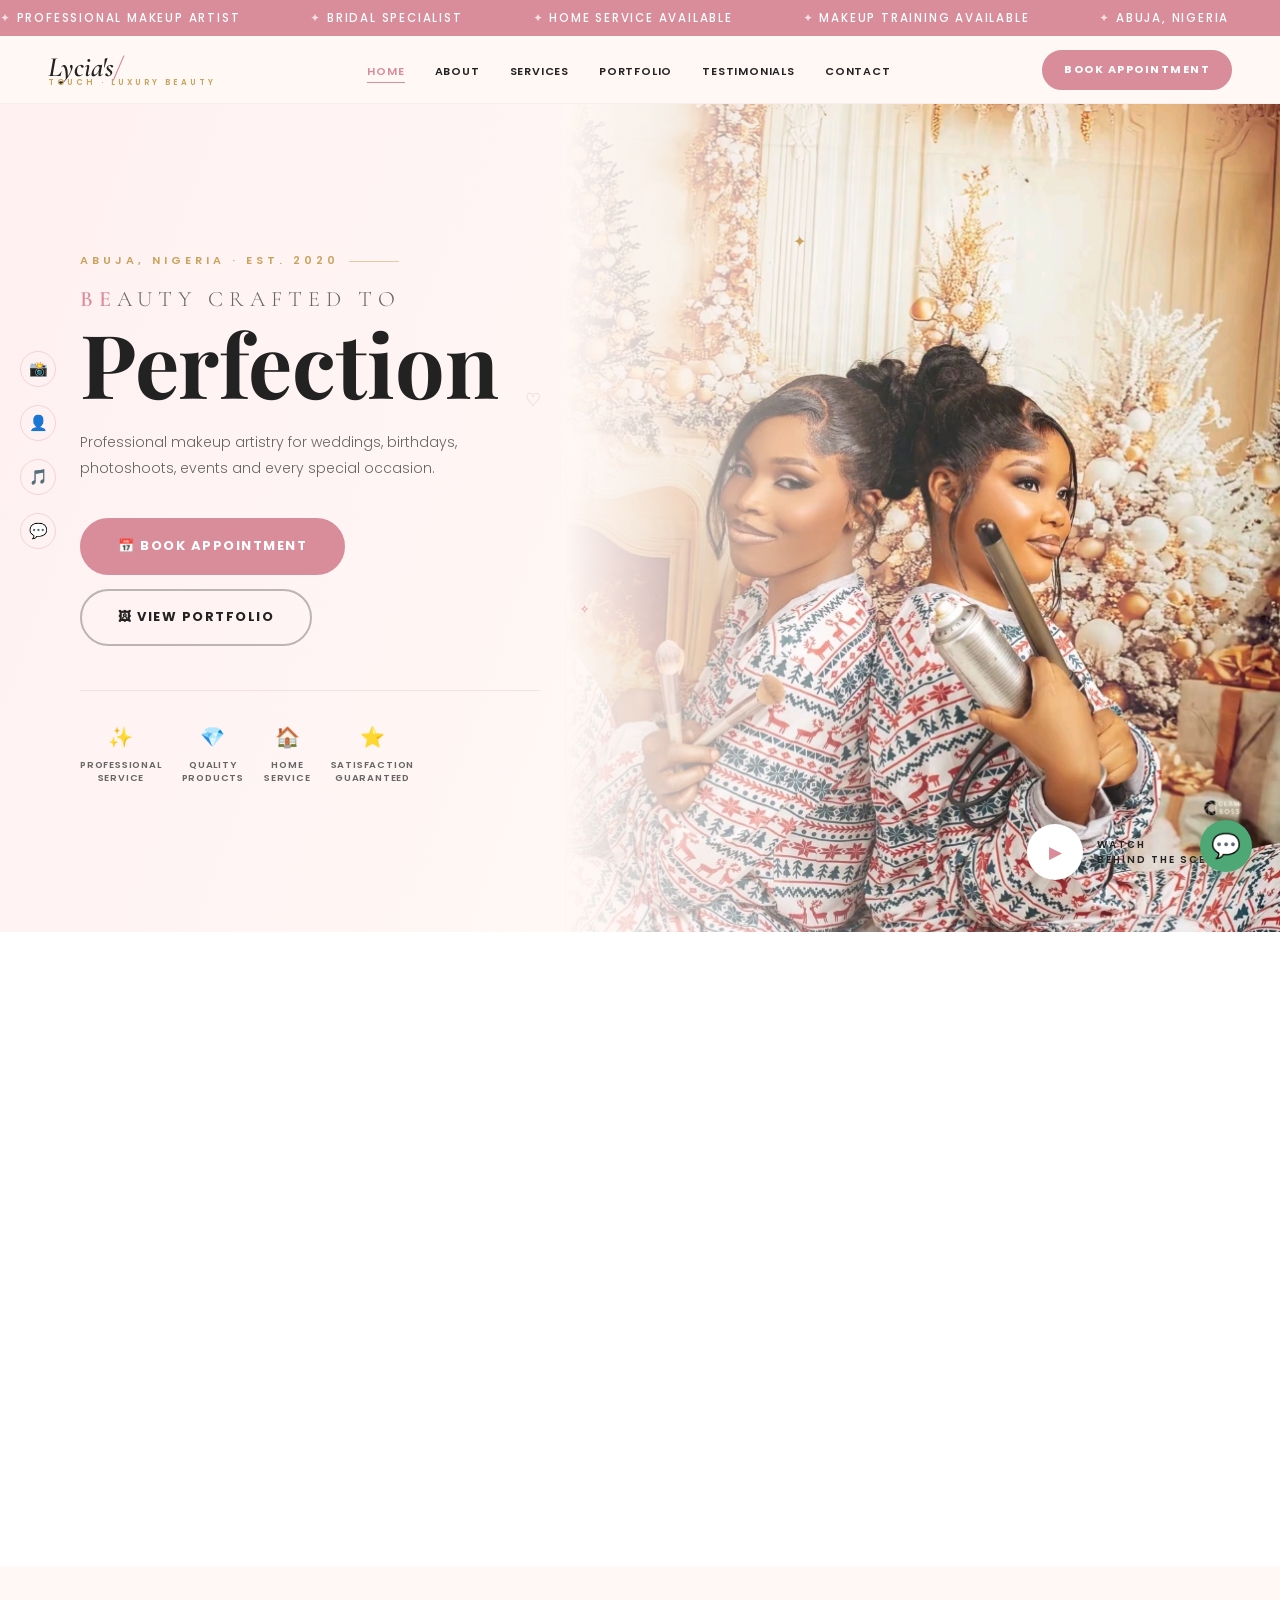
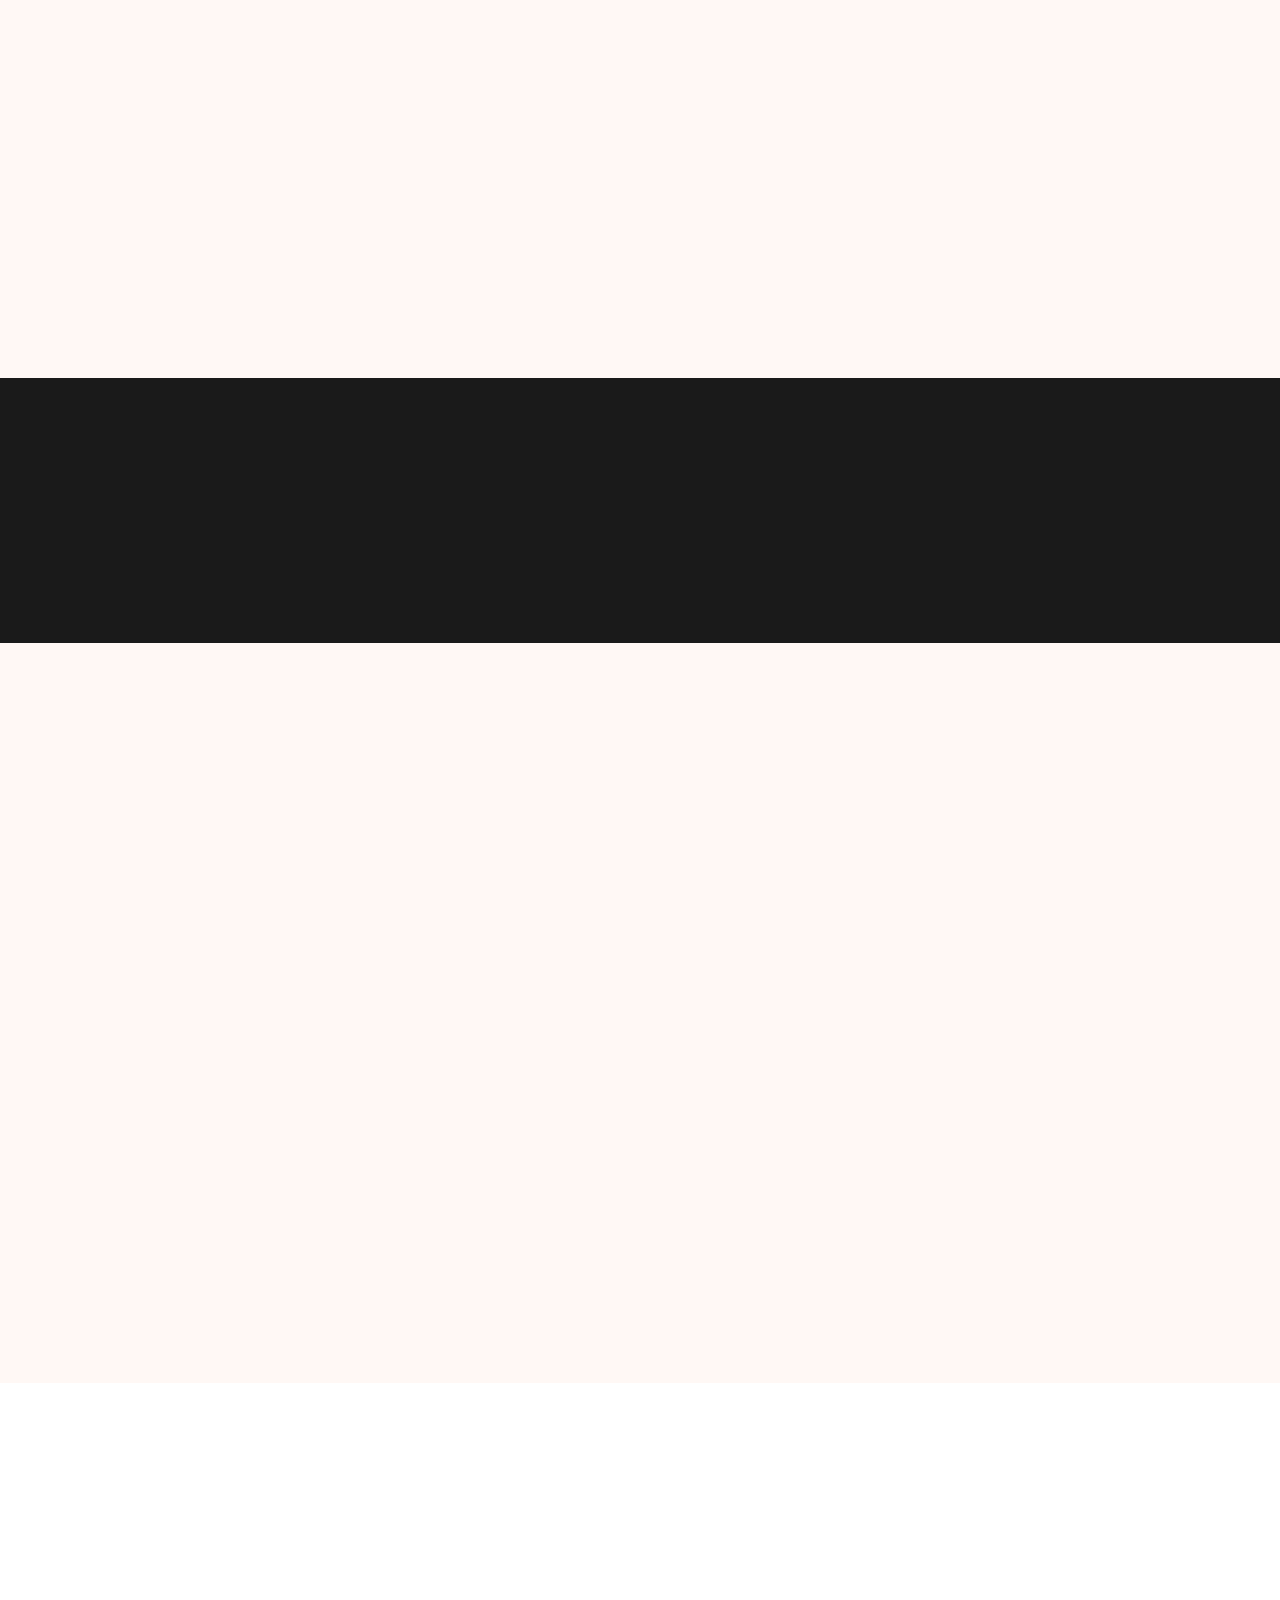
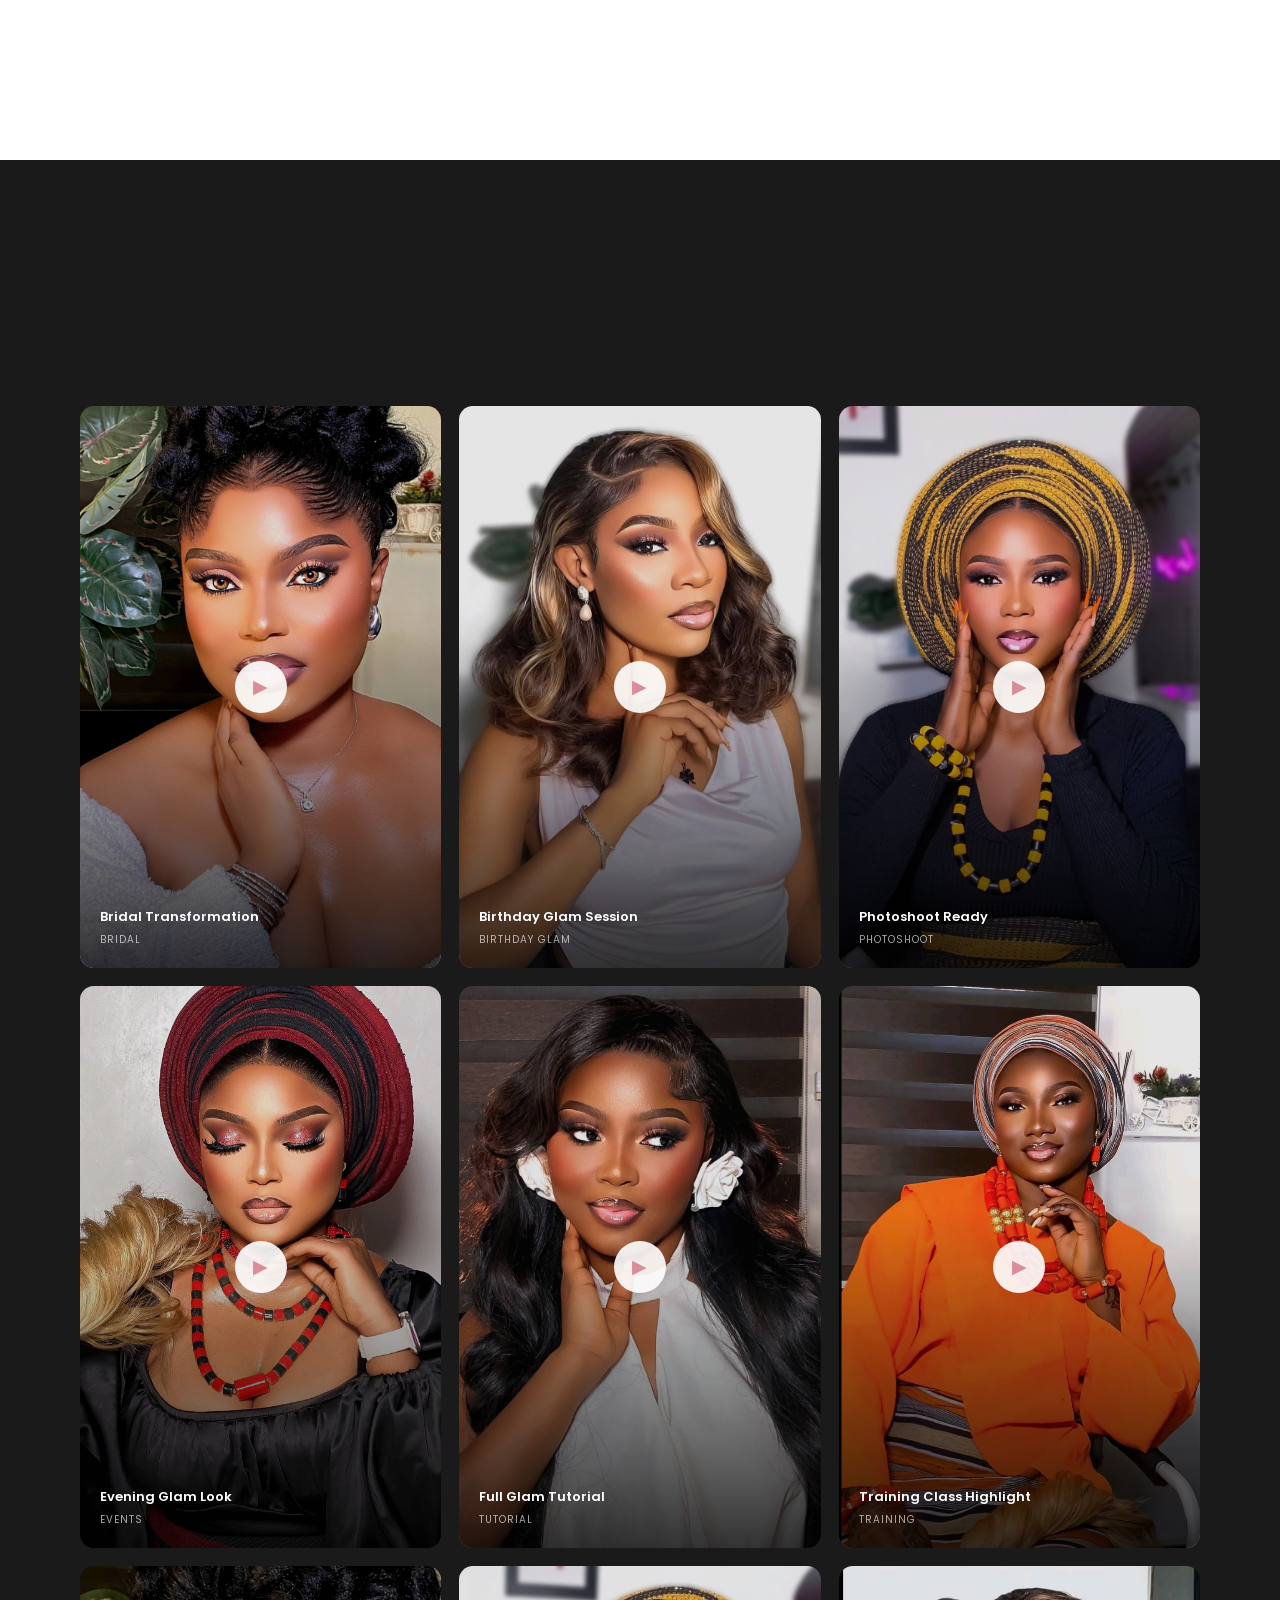
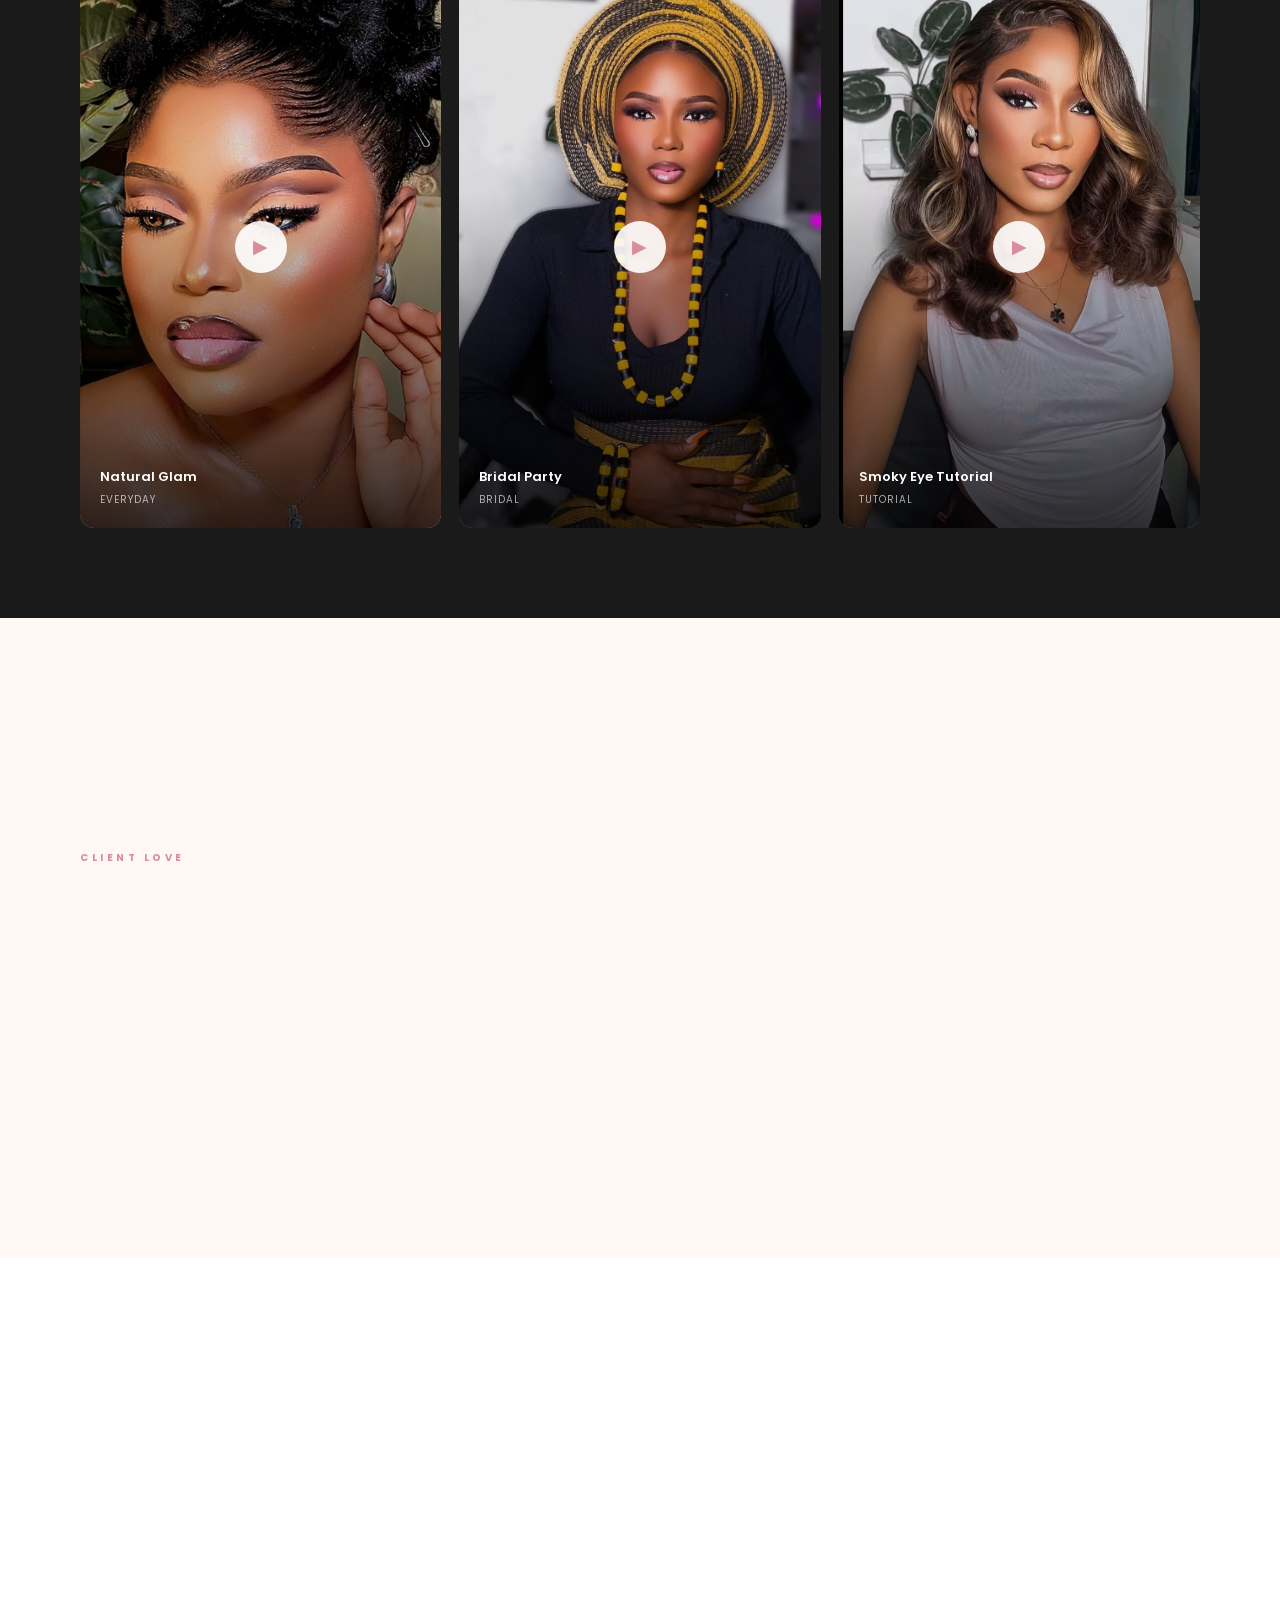
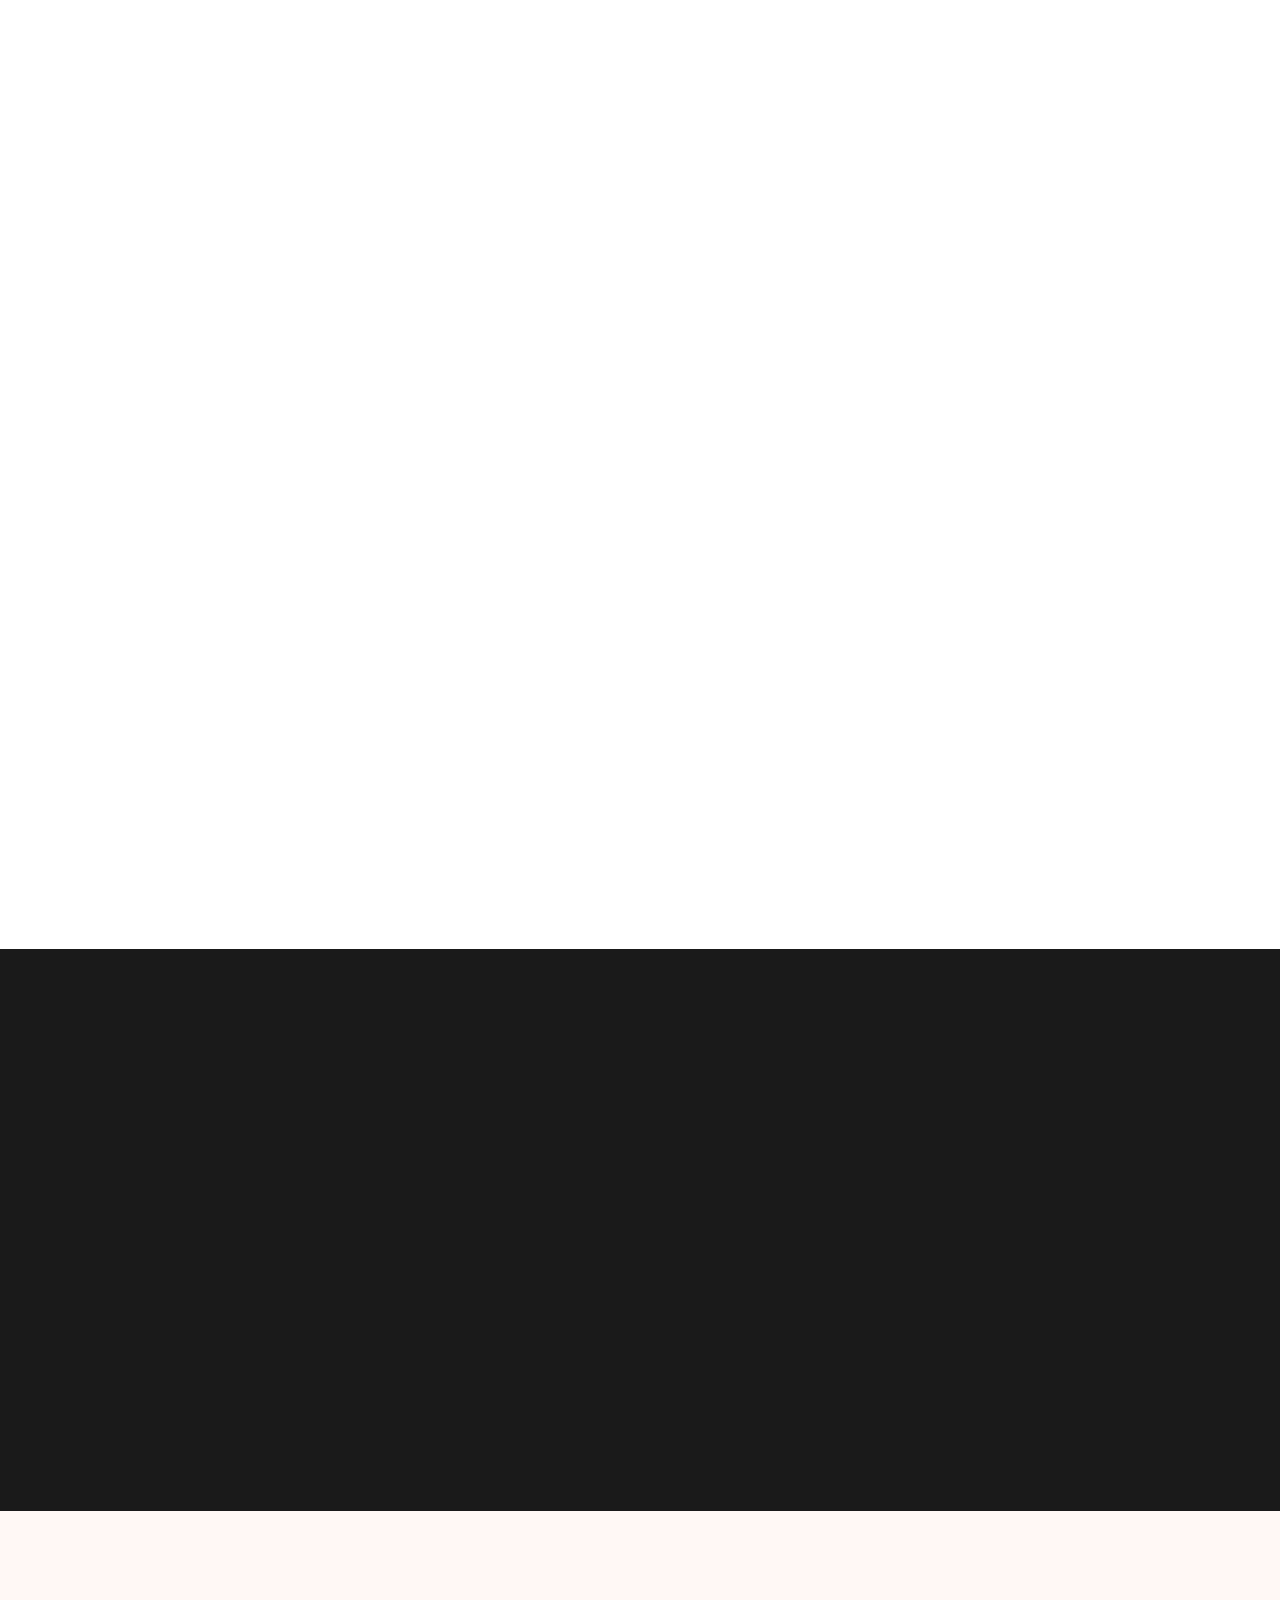
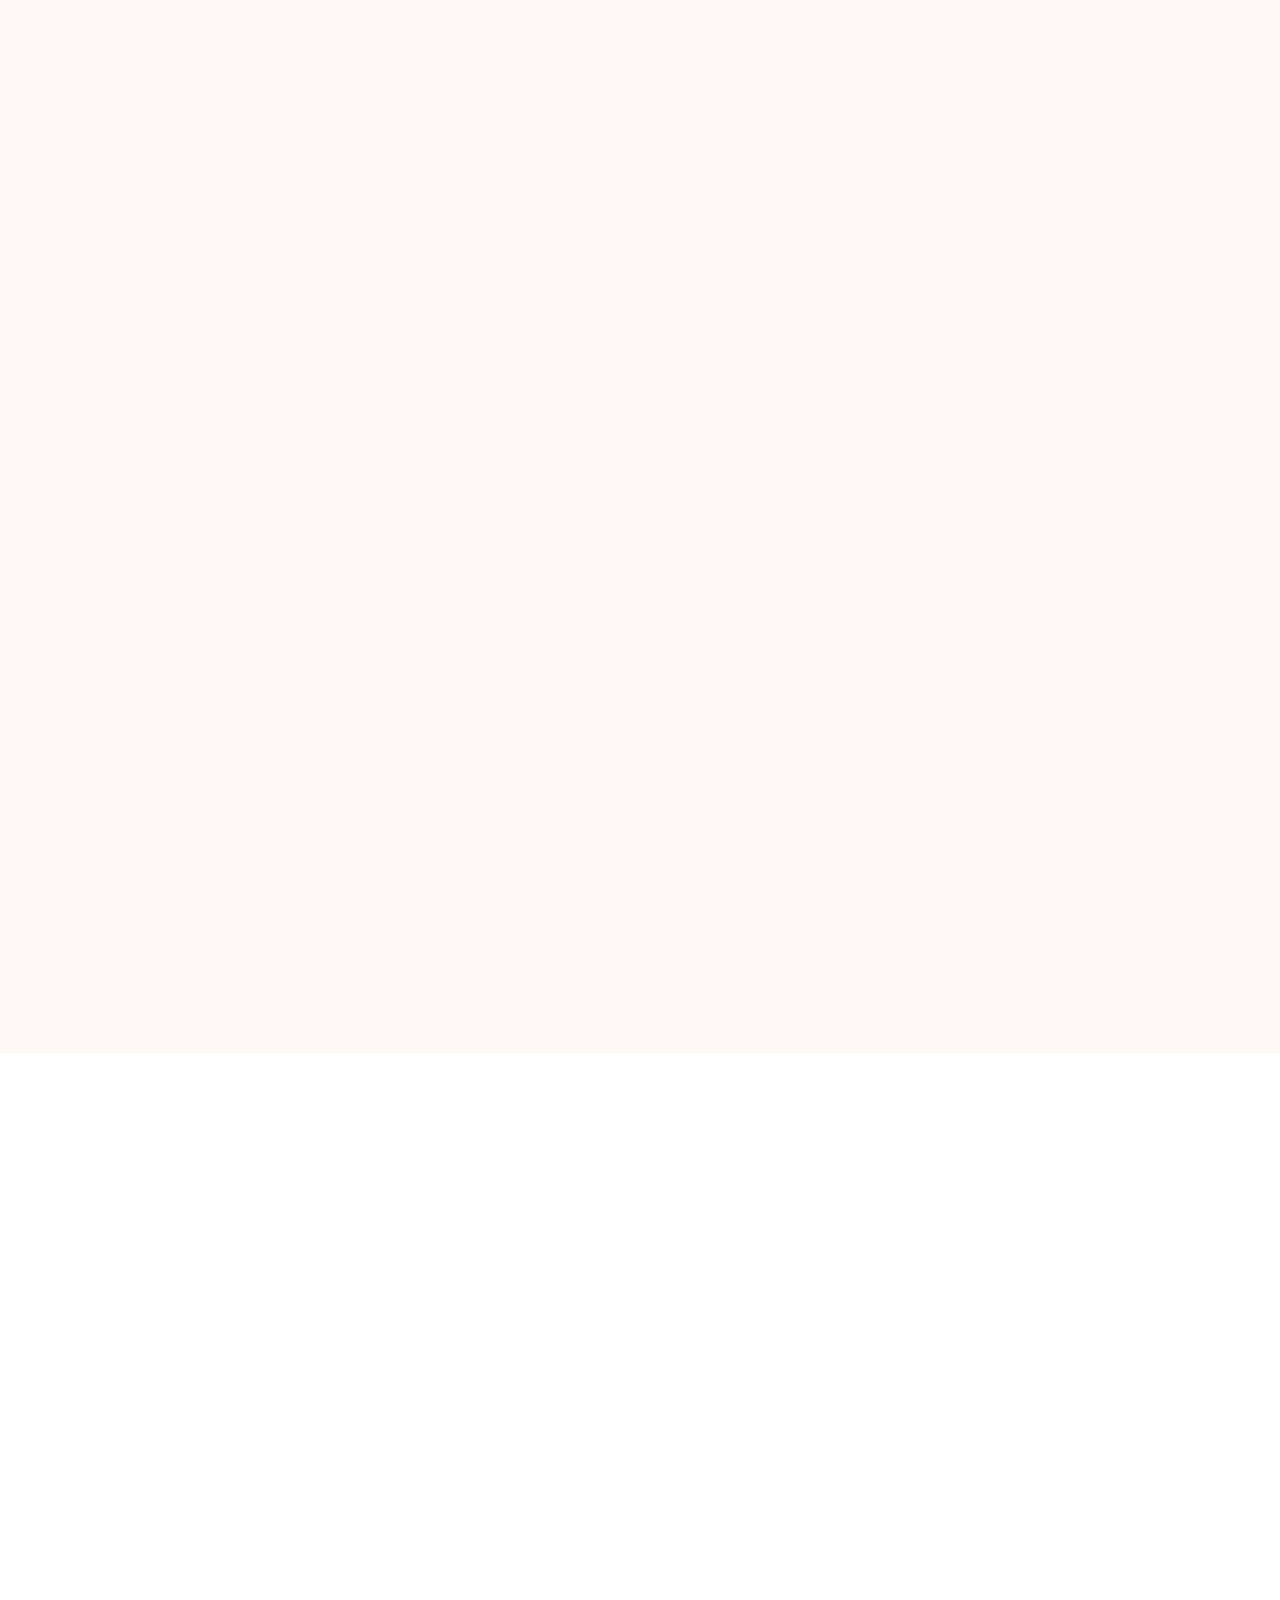
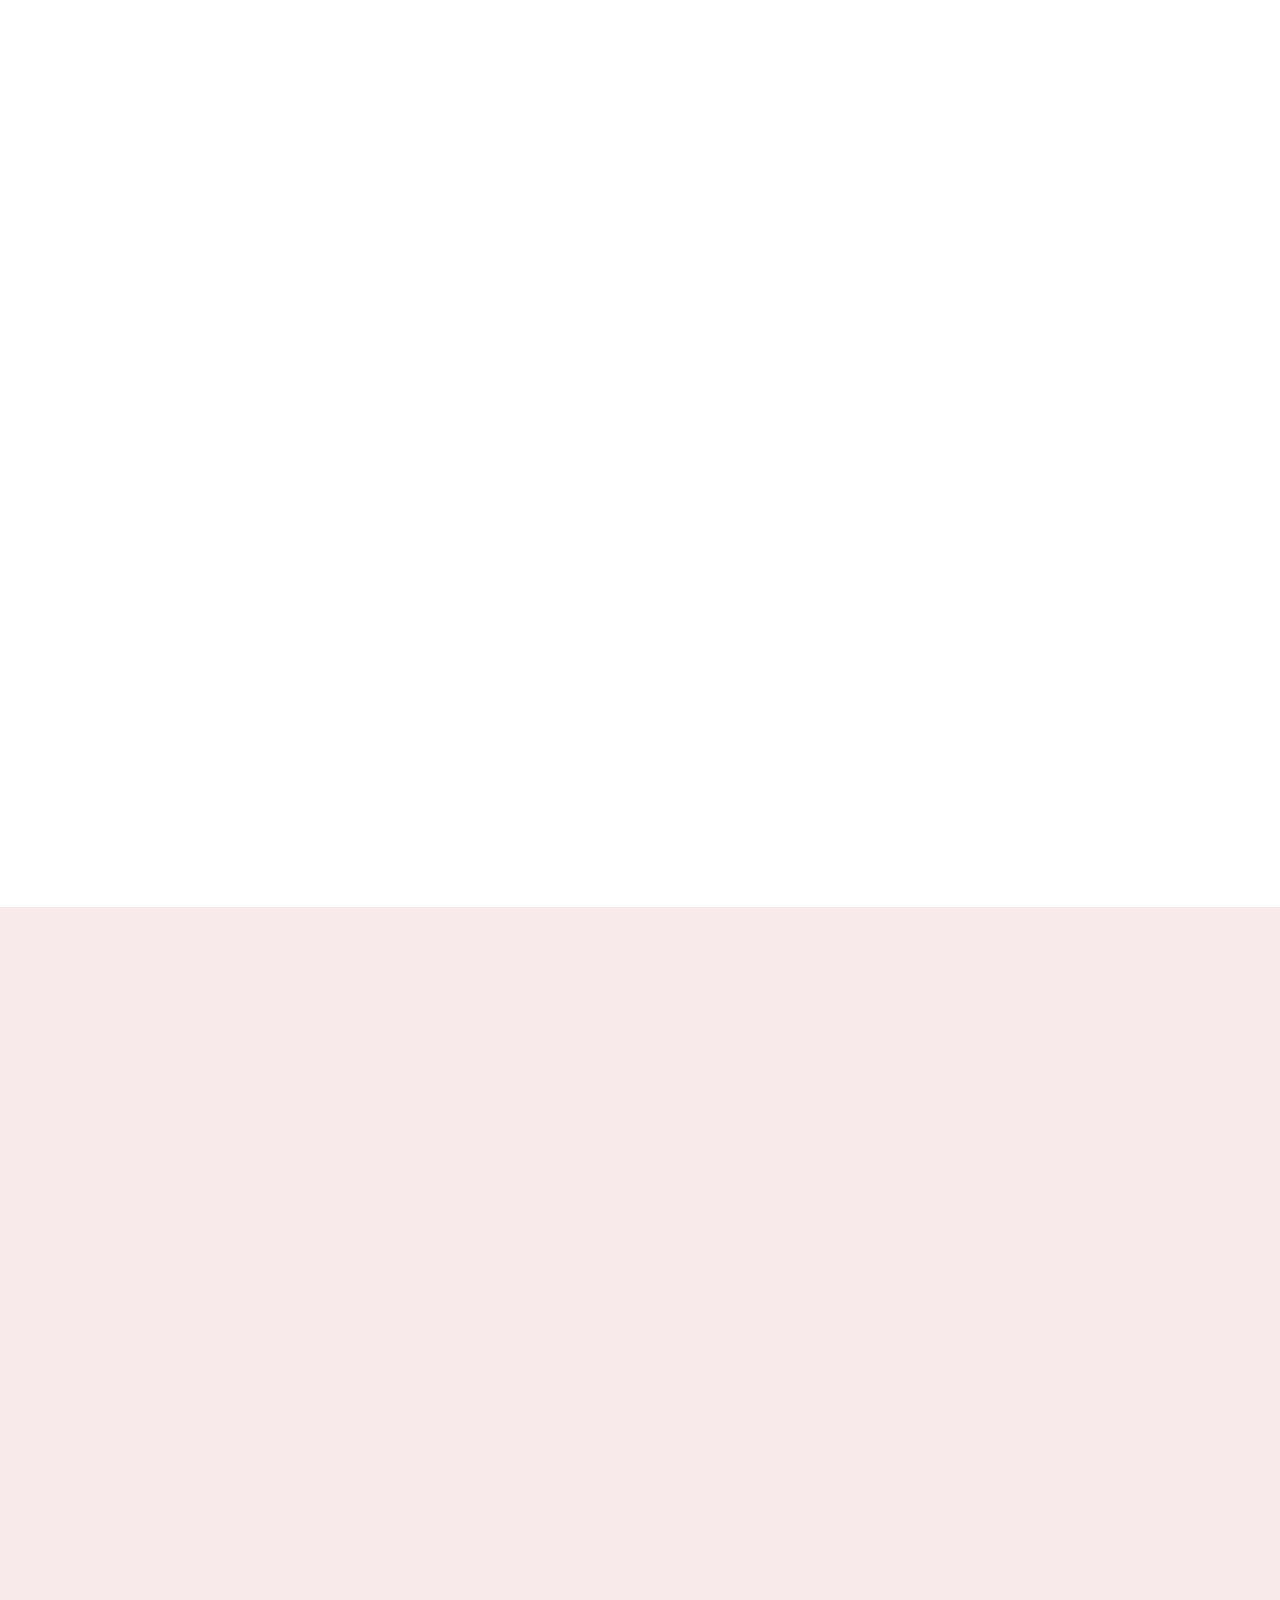
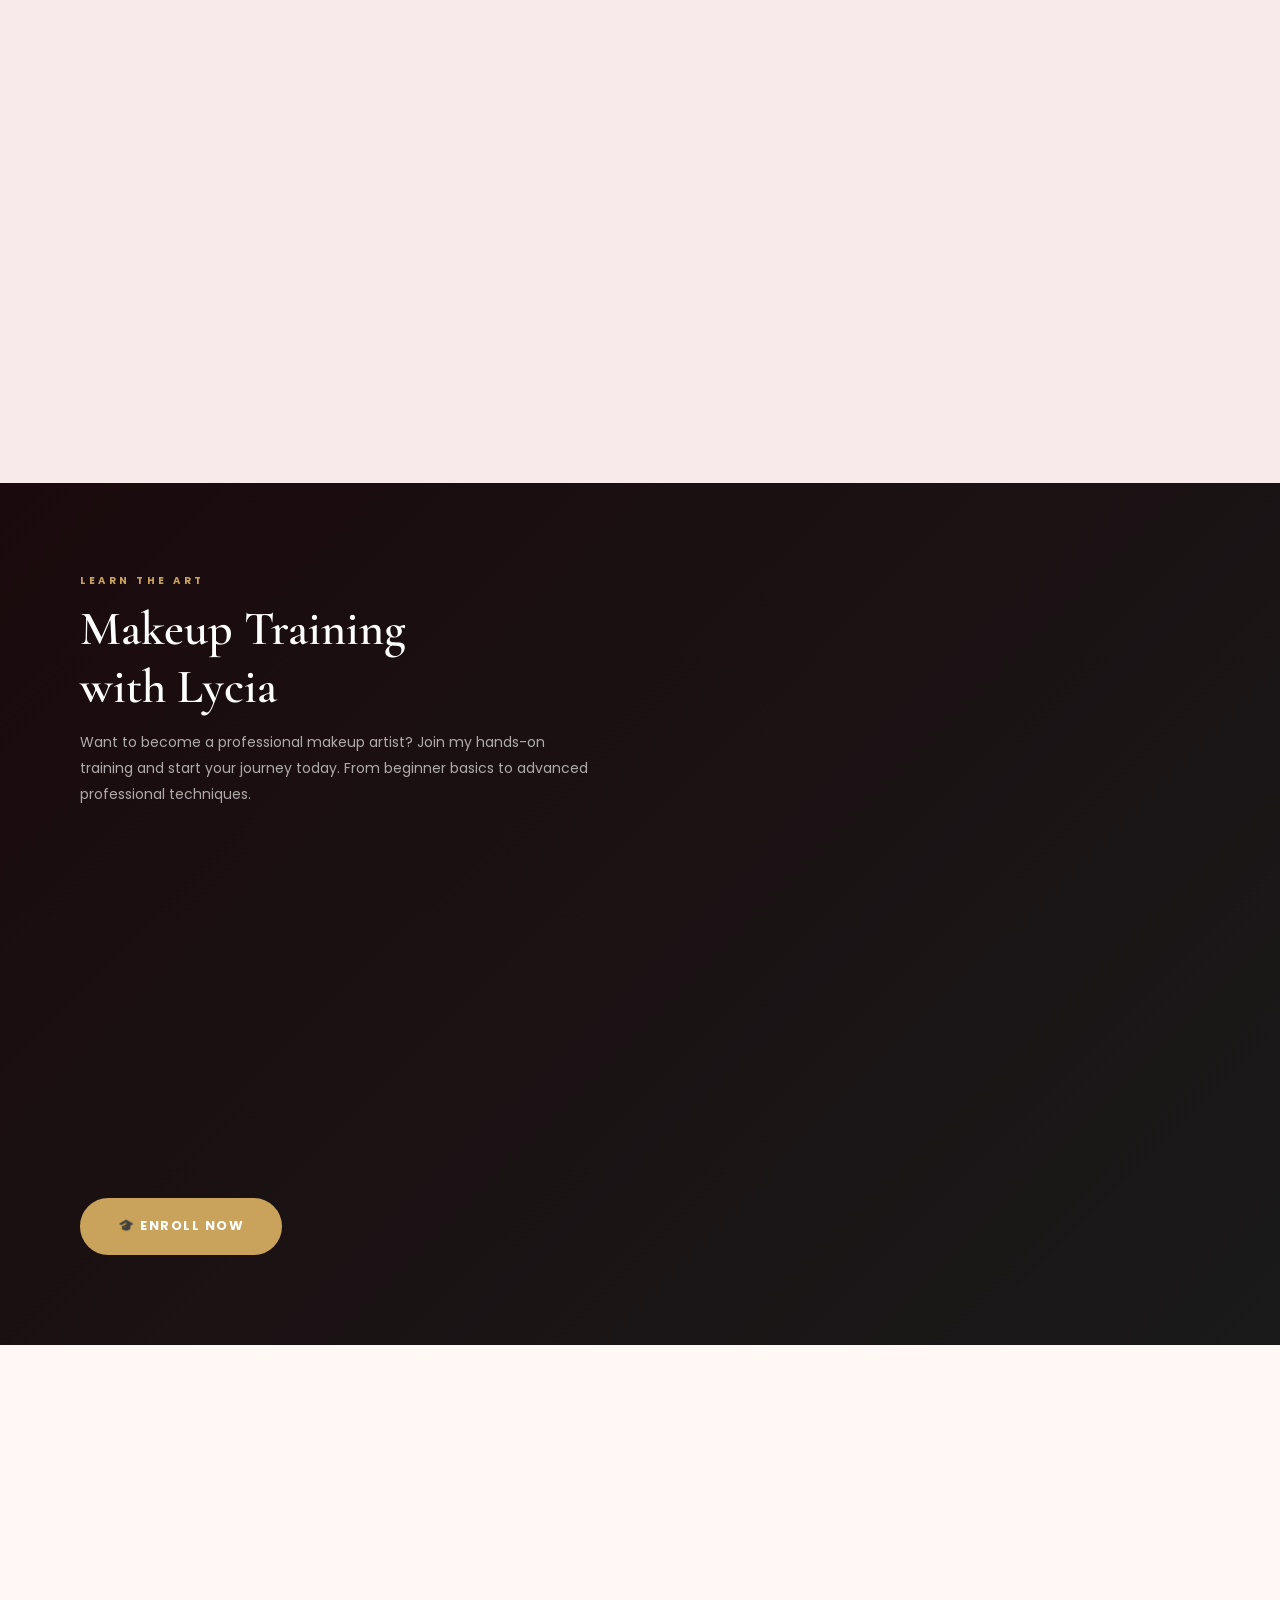
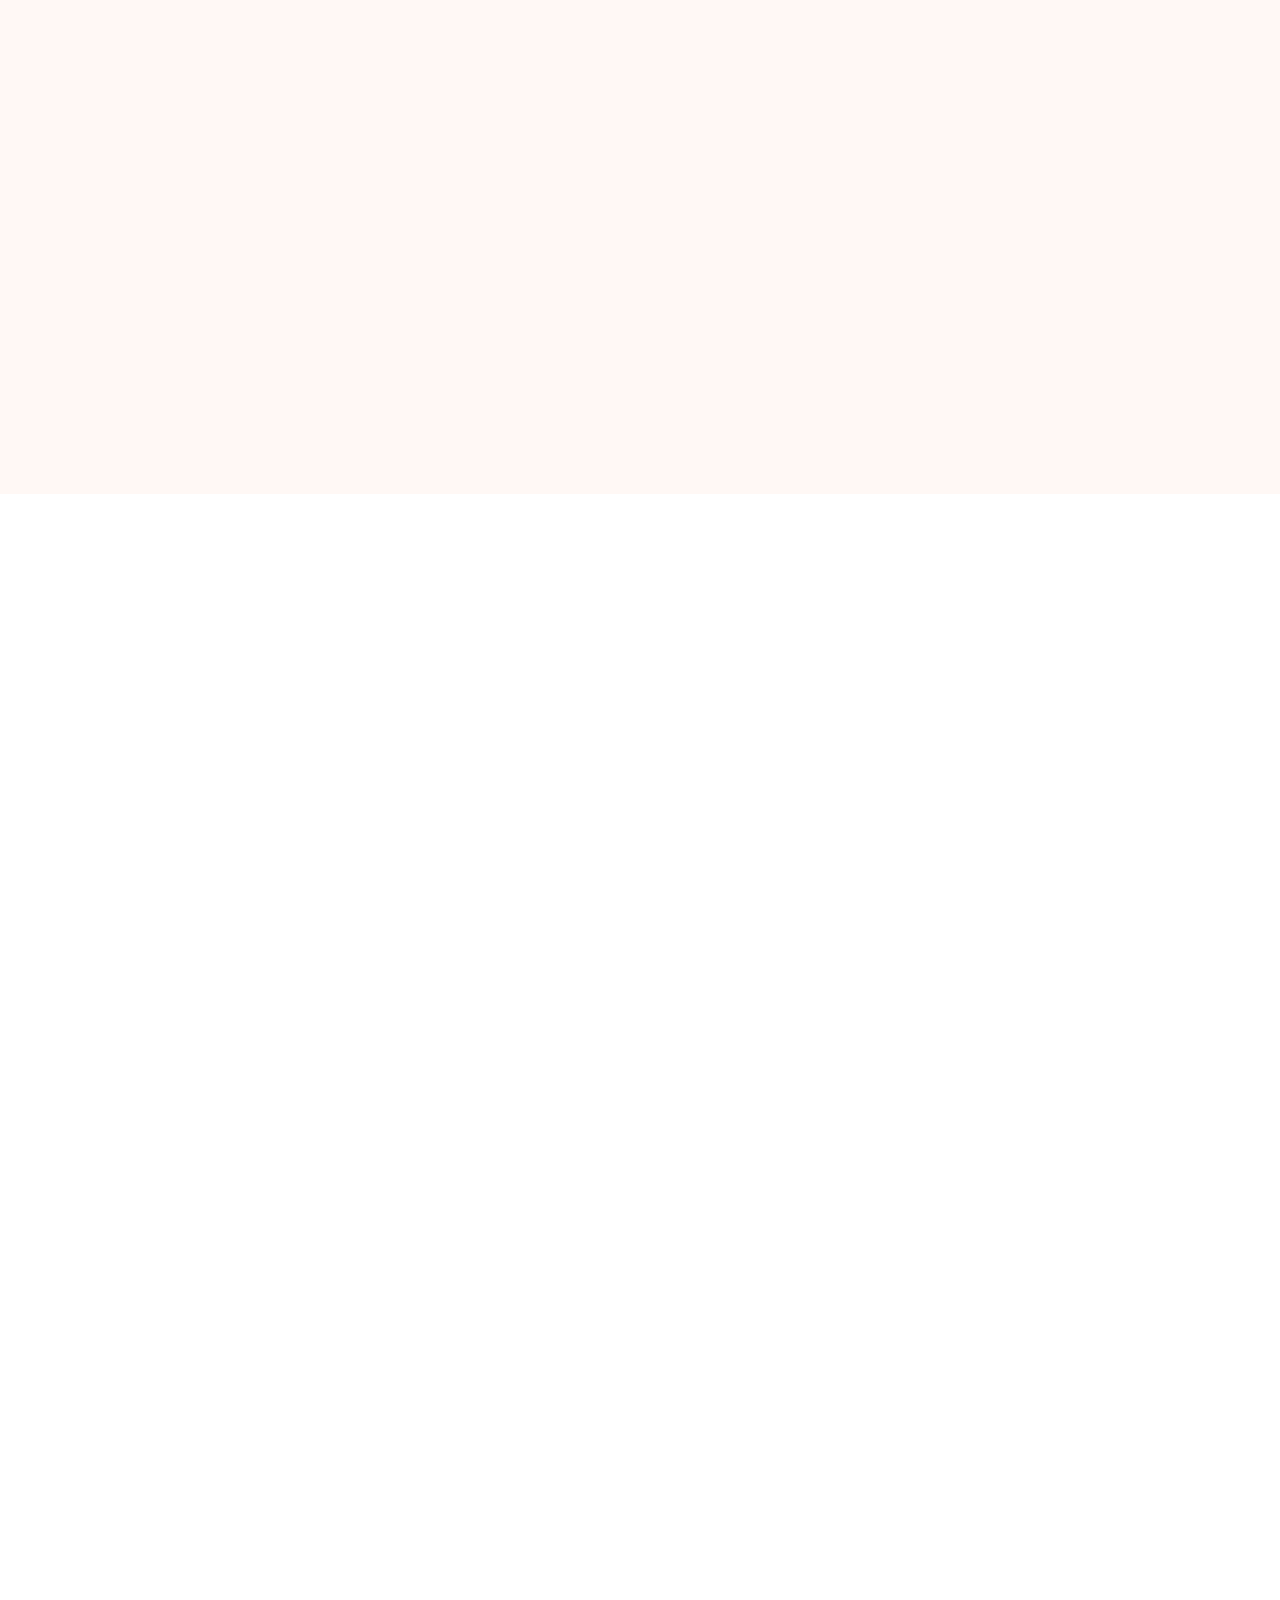
==== commit 4ba2f066: "updated prices" ====
--- a/index.html
+++ b/index.html
@@ -218,11 +218,11 @@
         <div class="services-mini">
           <div class="svc-card">
             <div class="svc-card-icon">💍</div>
-            <div class="svc-card-name">Bridal Makeup</div>
+            <div class="svc-card-name">Bridal Makeup With Gele</div>
             <div class="svc-card-desc">
               Look breathtaking on your special day.
             </div>
-            <div class="svc-card-price">FROM ₦50,000</div>
+            <div class="svc-card-price">FROM ₦200,000</div>
           </div>
           <div class="svc-card">
             <div class="svc-card-icon">🎂</div>
@@ -246,7 +246,7 @@
             <div class="svc-card-icon">🏠</div>
             <div class="svc-card-name">Home Service</div>
             <div class="svc-card-desc">I come to you, anywhere.</div>
-            <div class="svc-card-price">FROM ₦10,000</div>
+            <div class="svc-card-price">FROM ₦60,000</div>
           </div>
           <div class="svc-card">
             <div class="svc-card-icon">🎓</div>
@@ -2000,3 +2000,4 @@
     <script type="module" src="js/main.js"></script>
   </body>
 </html>
+l
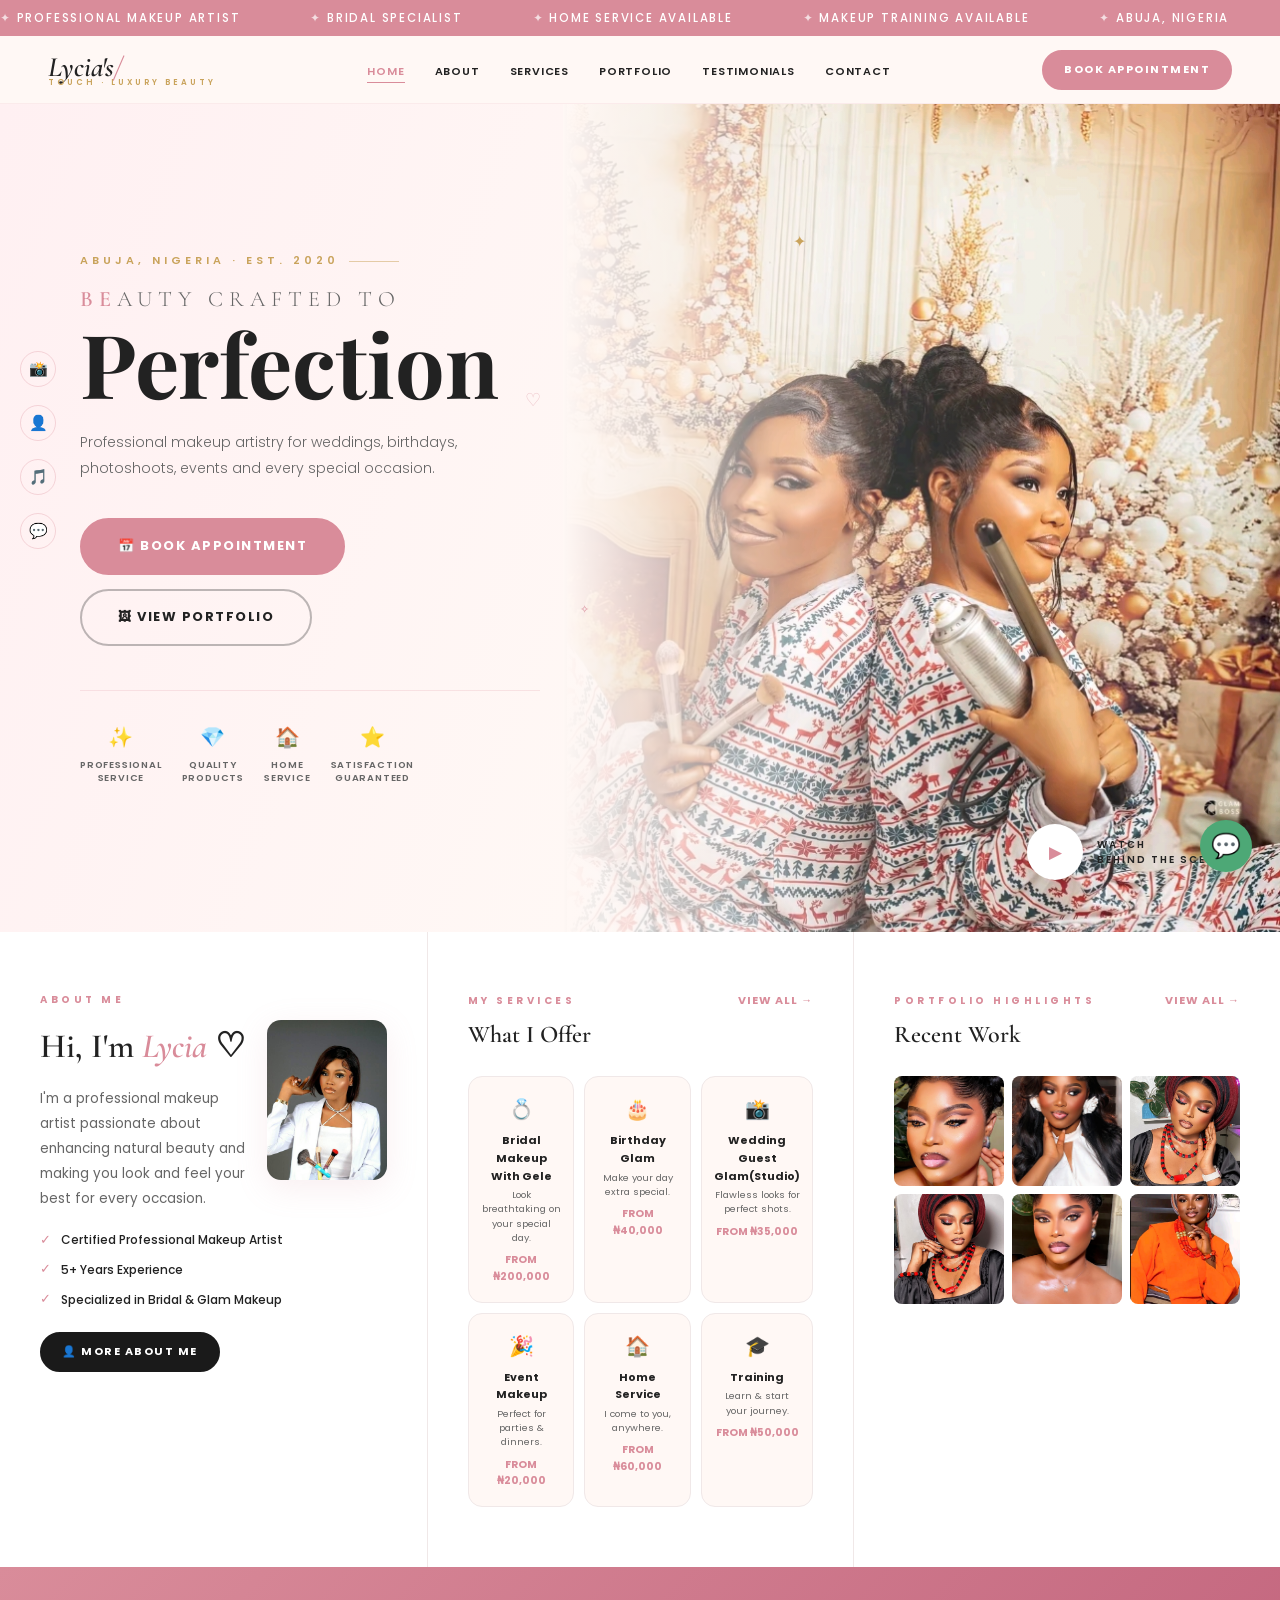
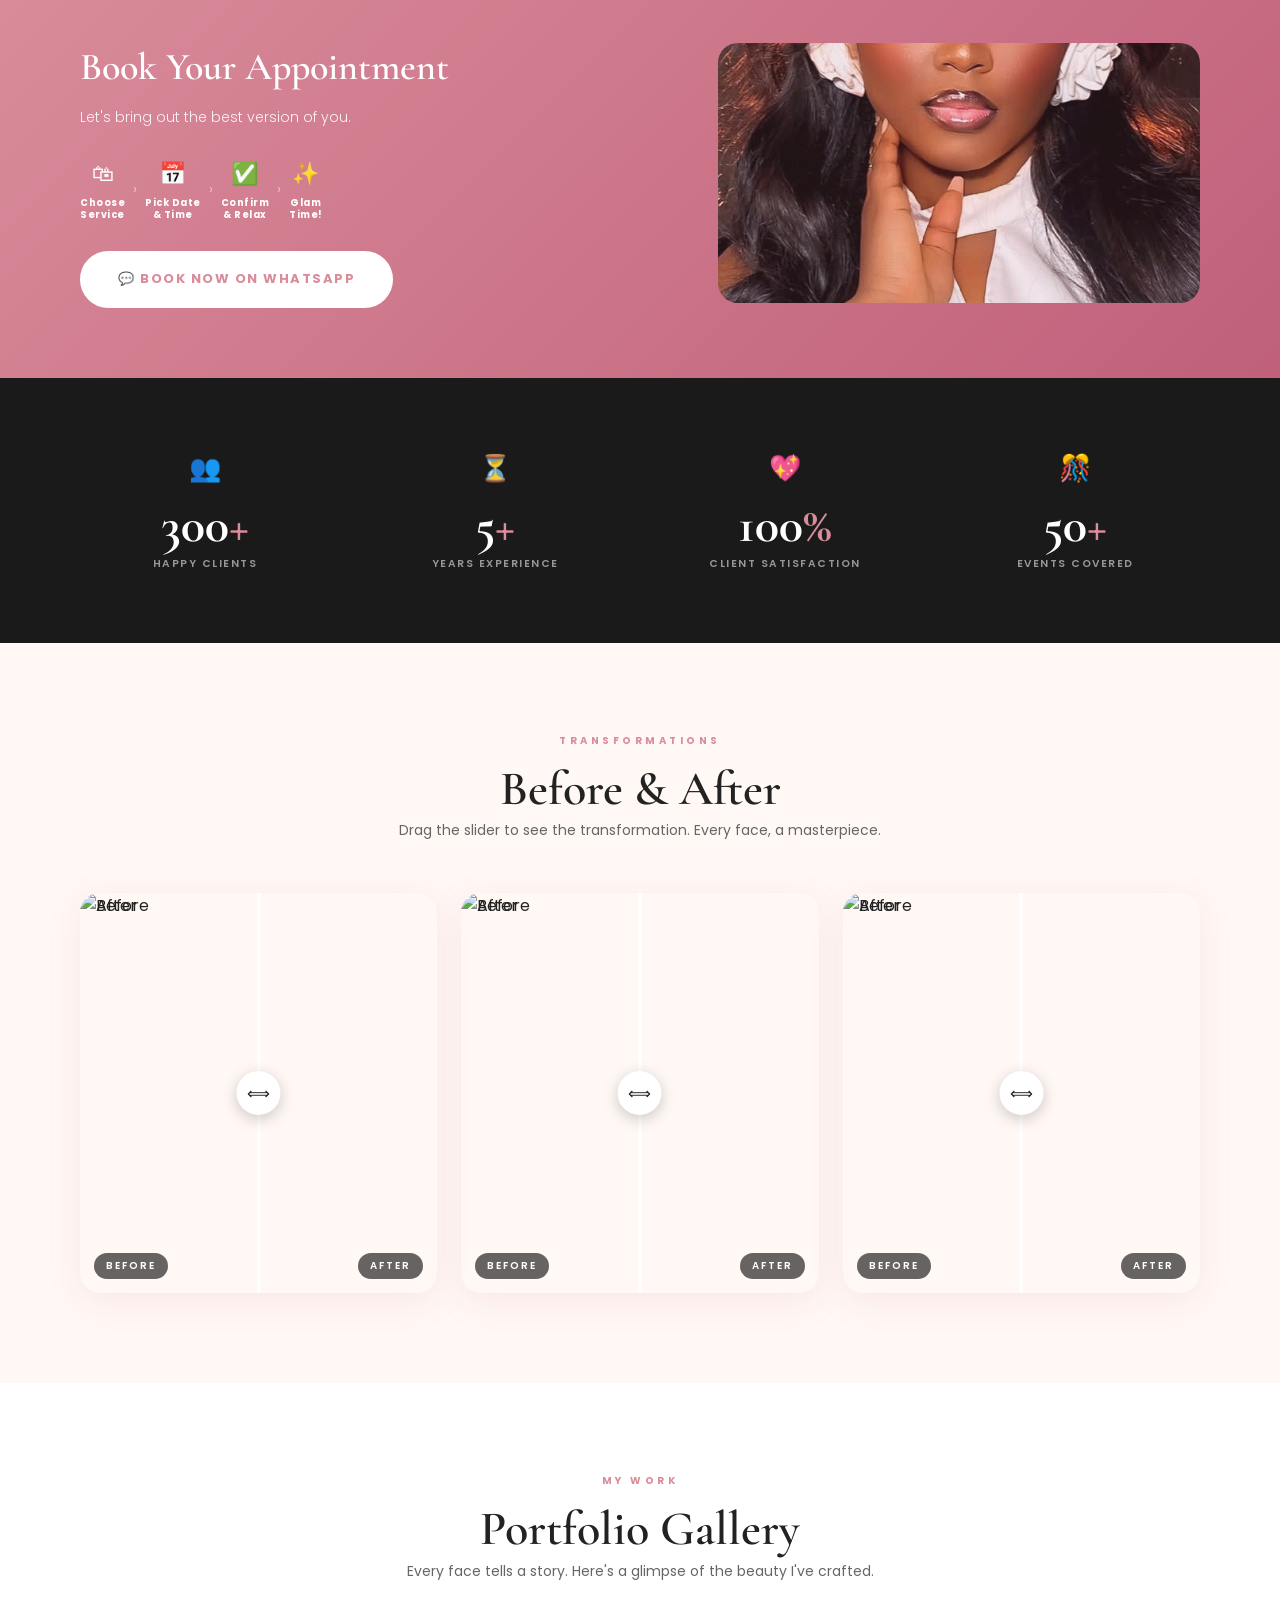
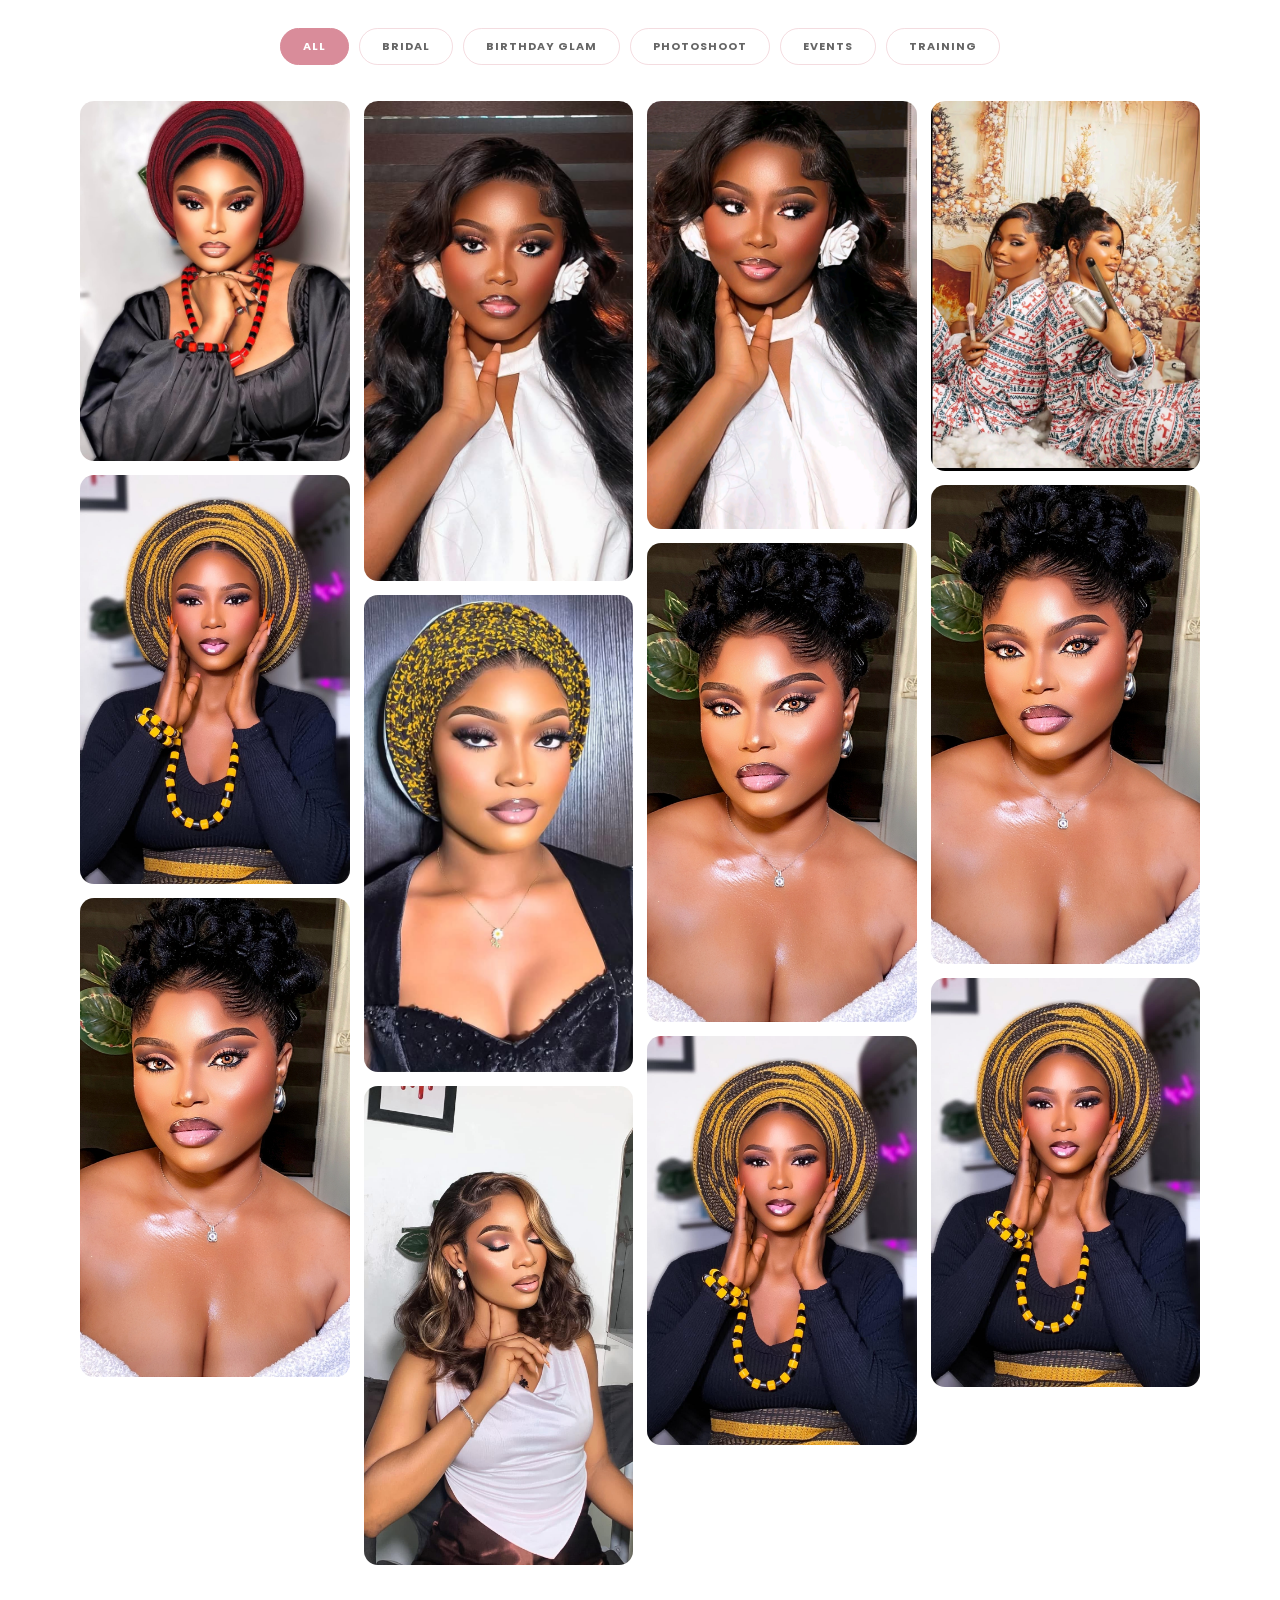
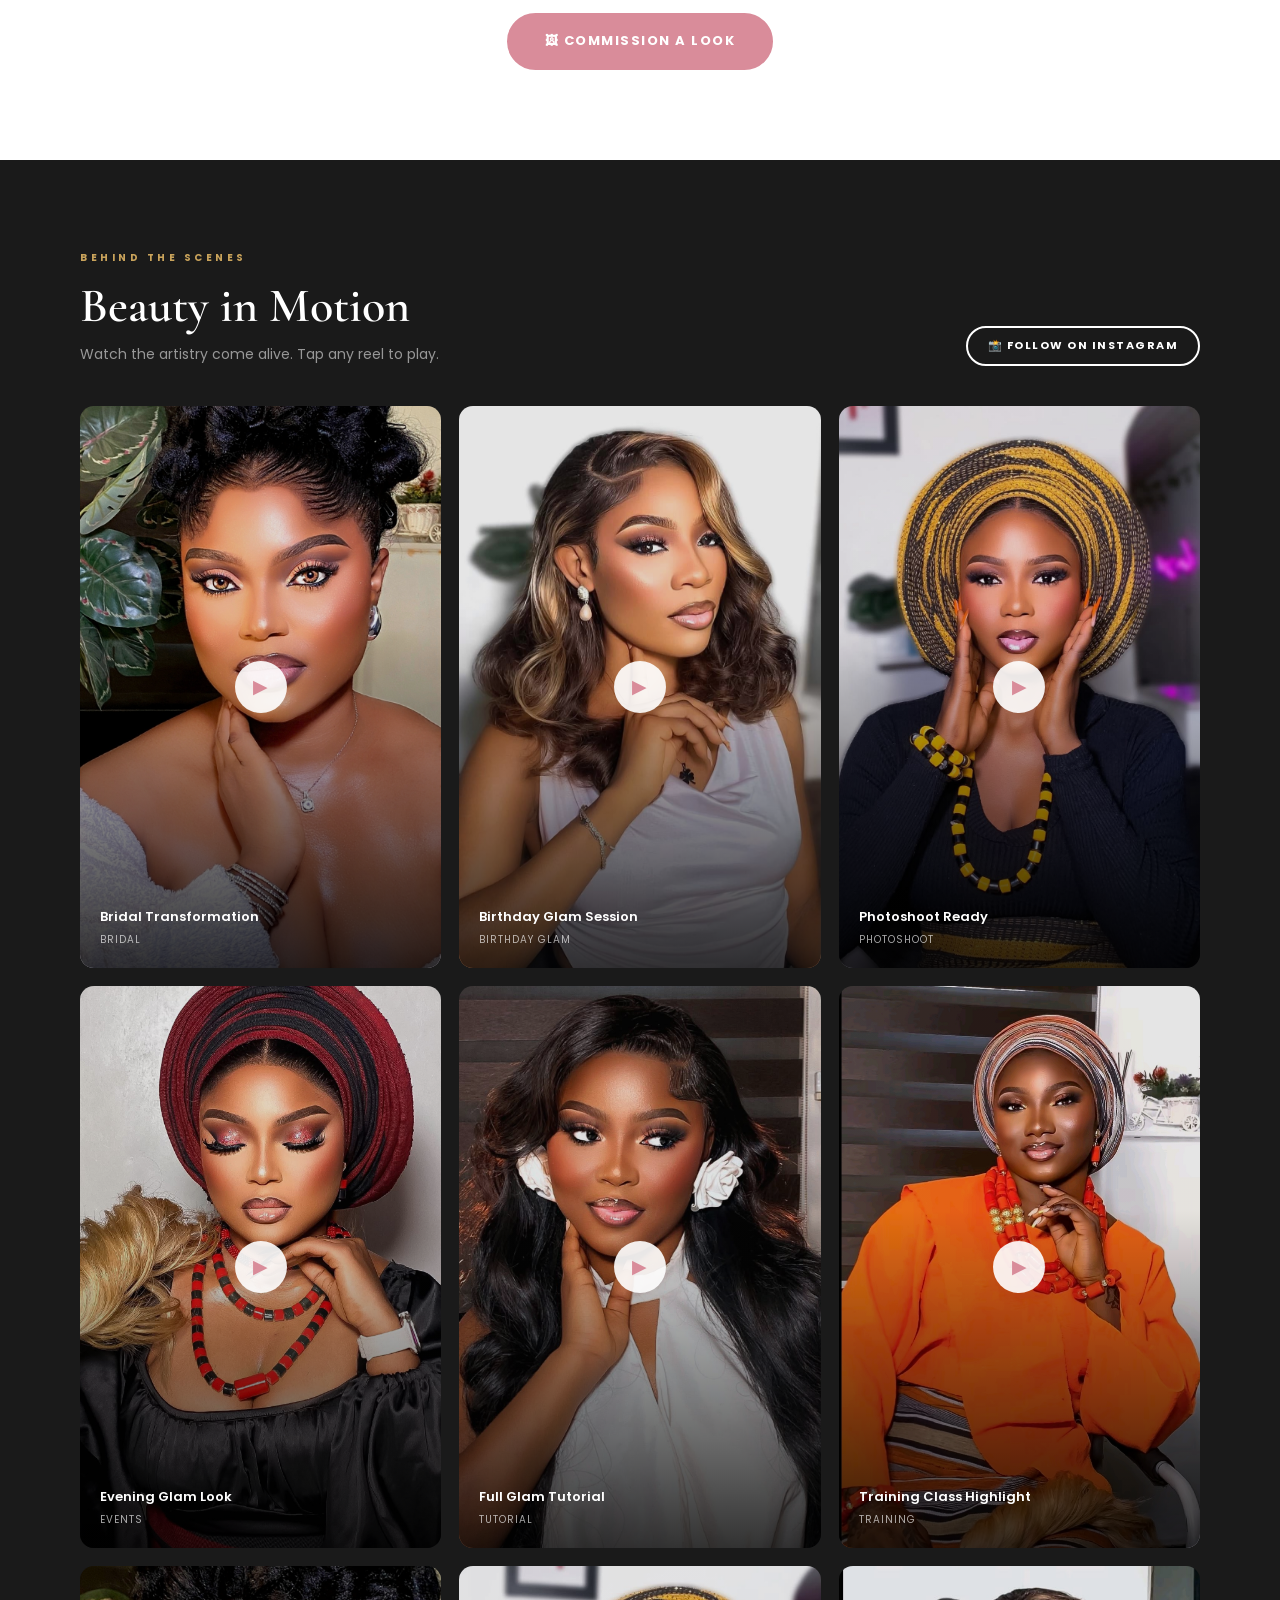
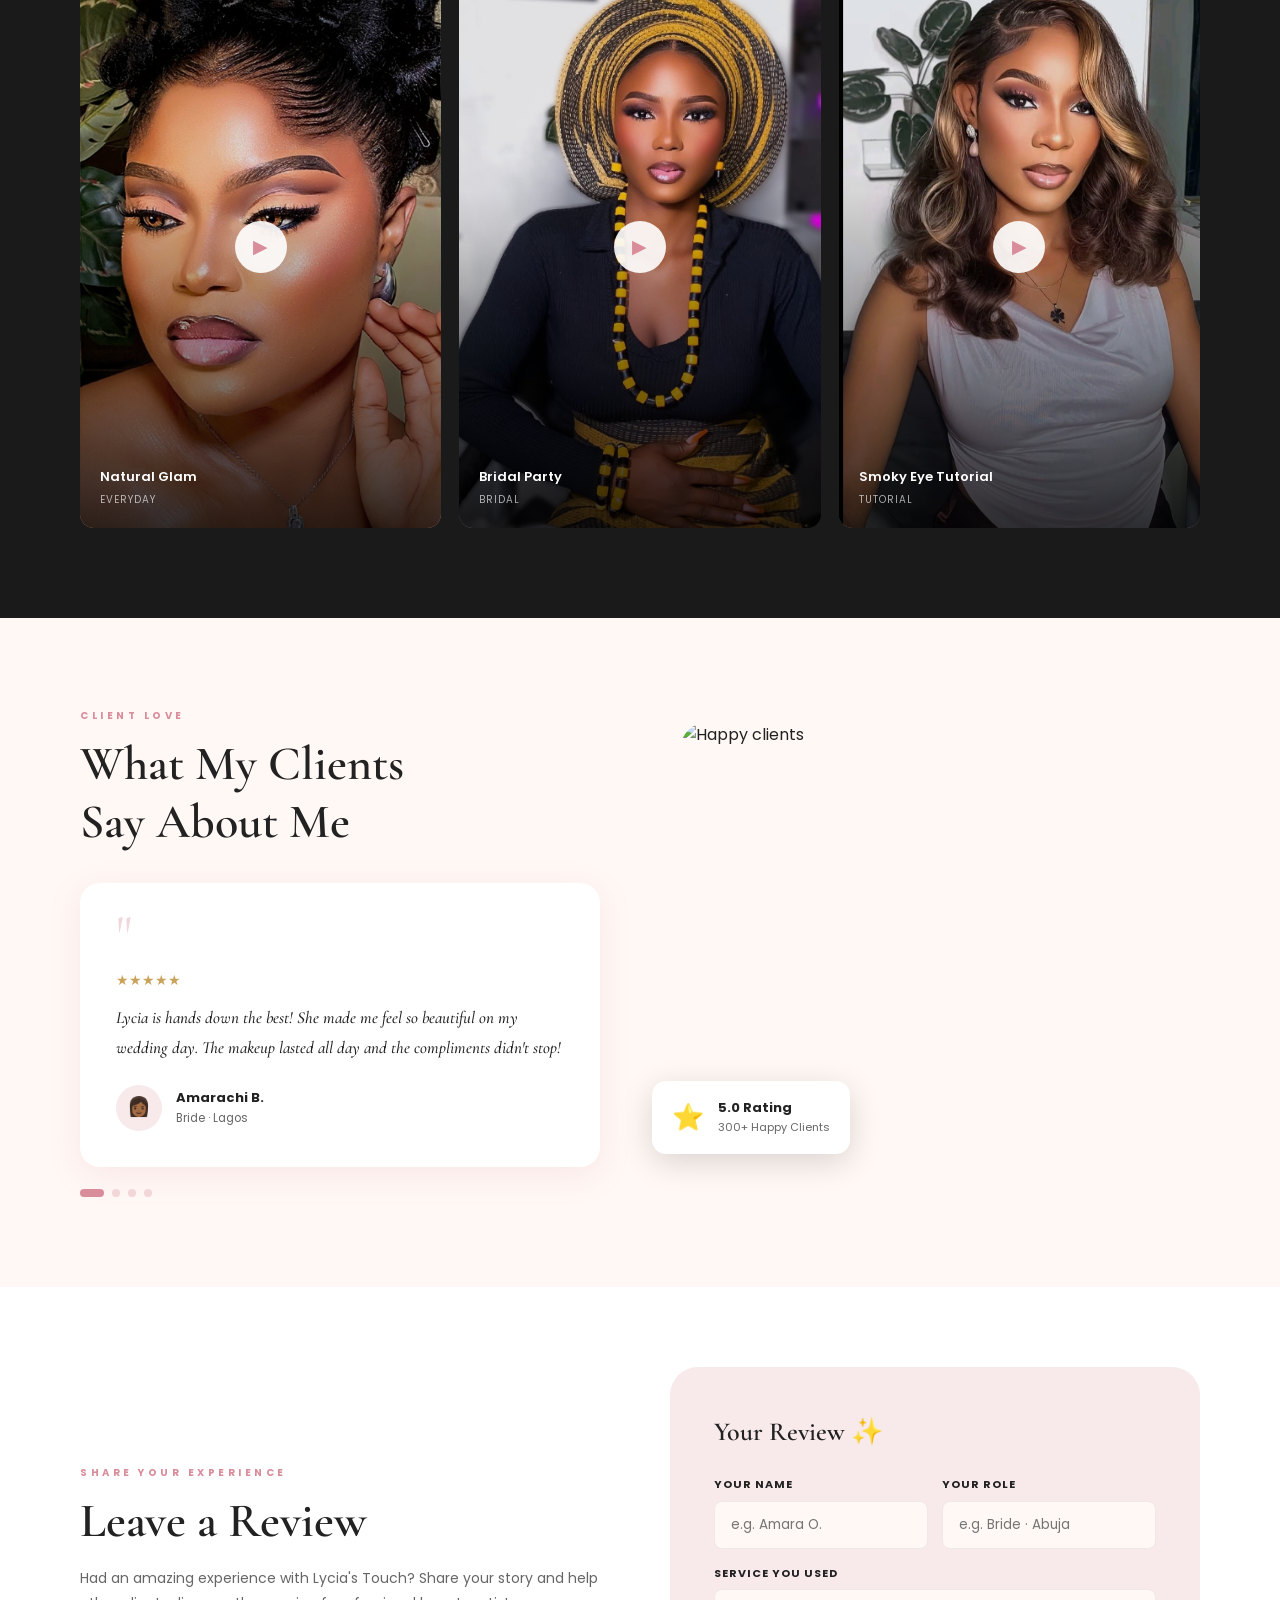
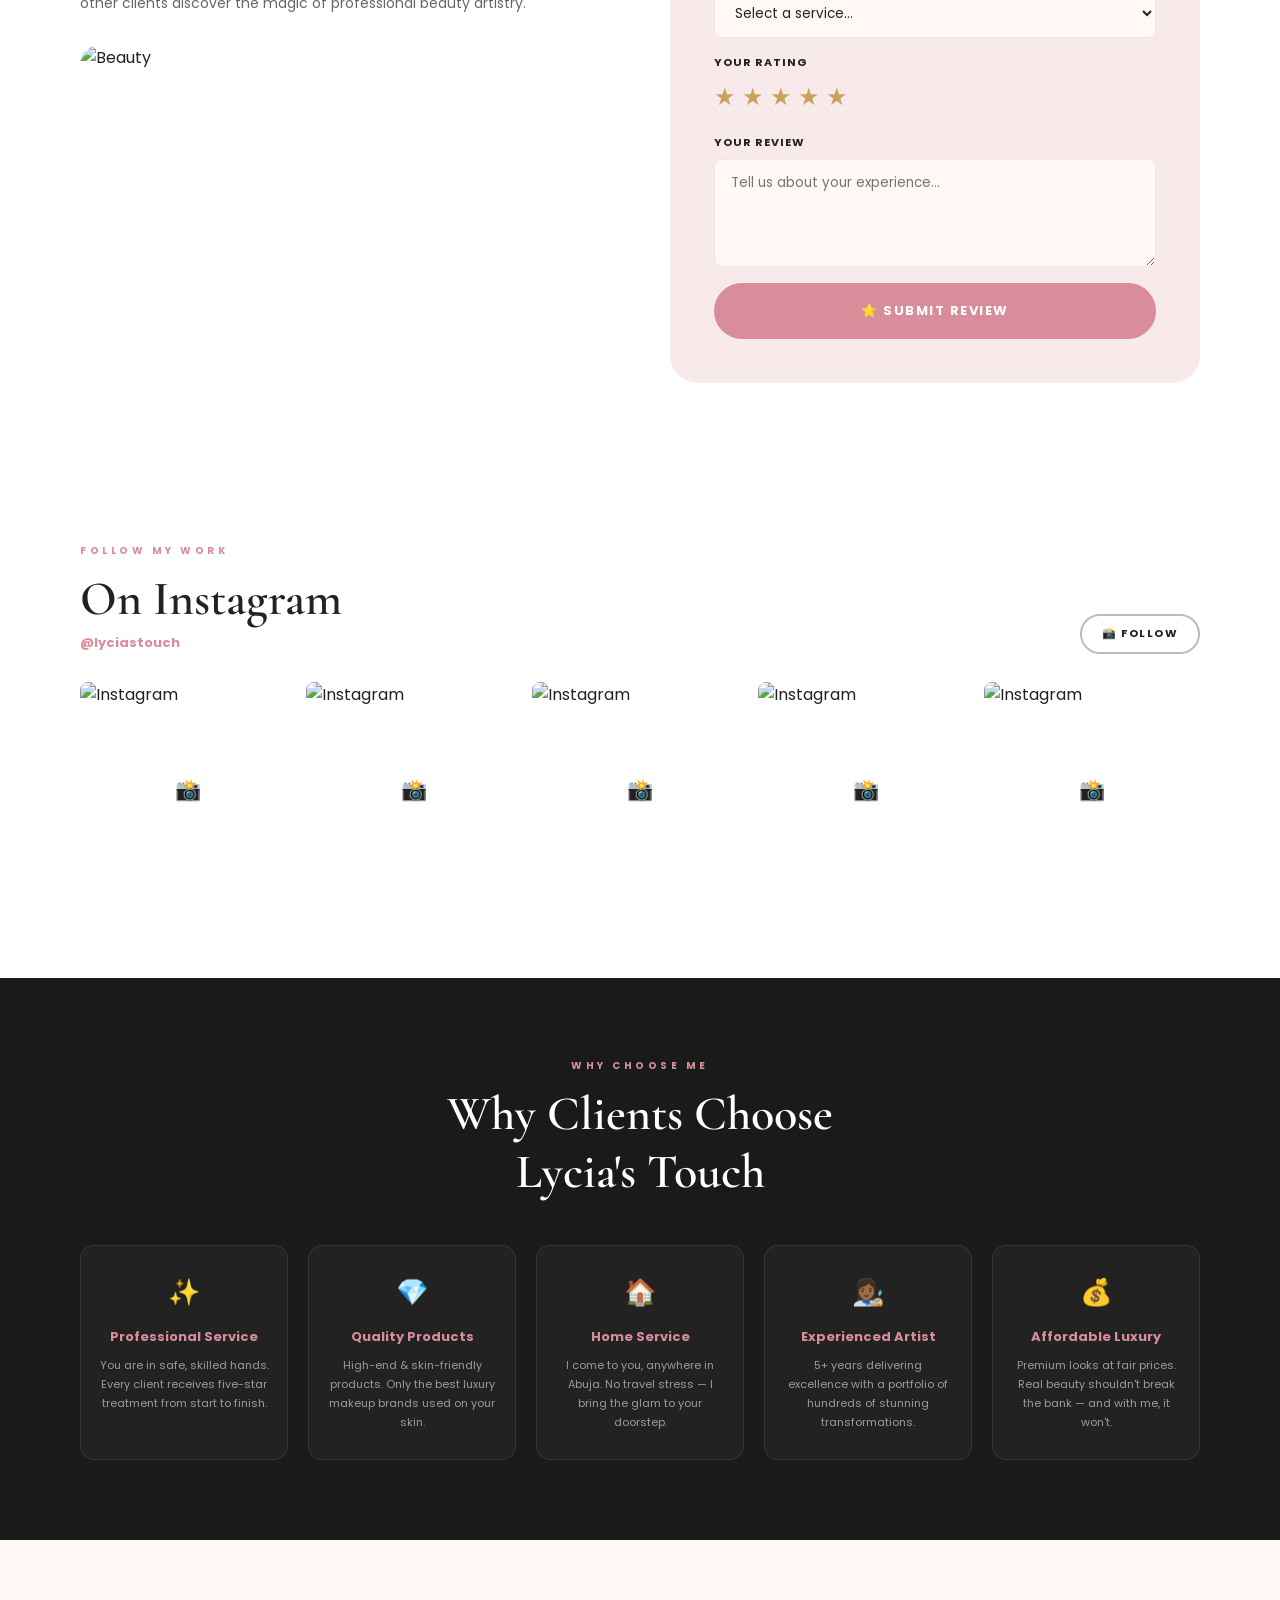
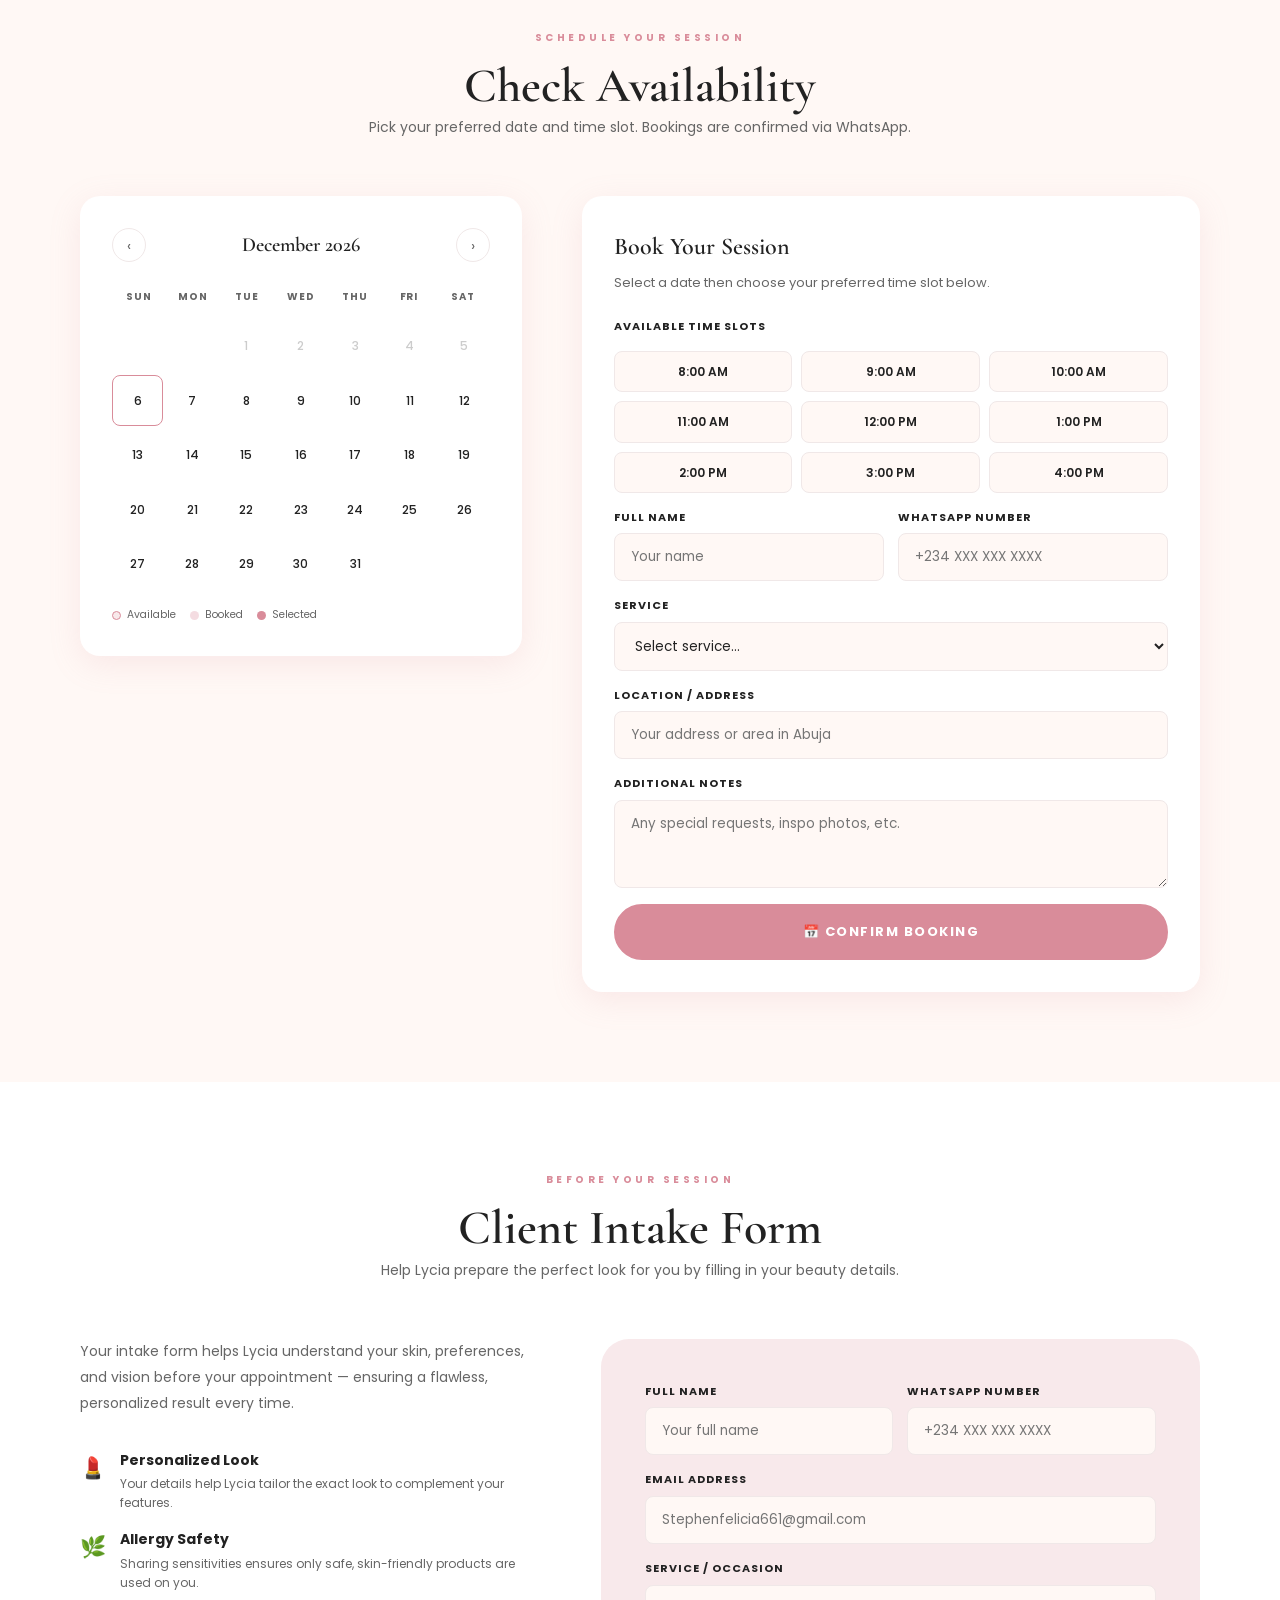
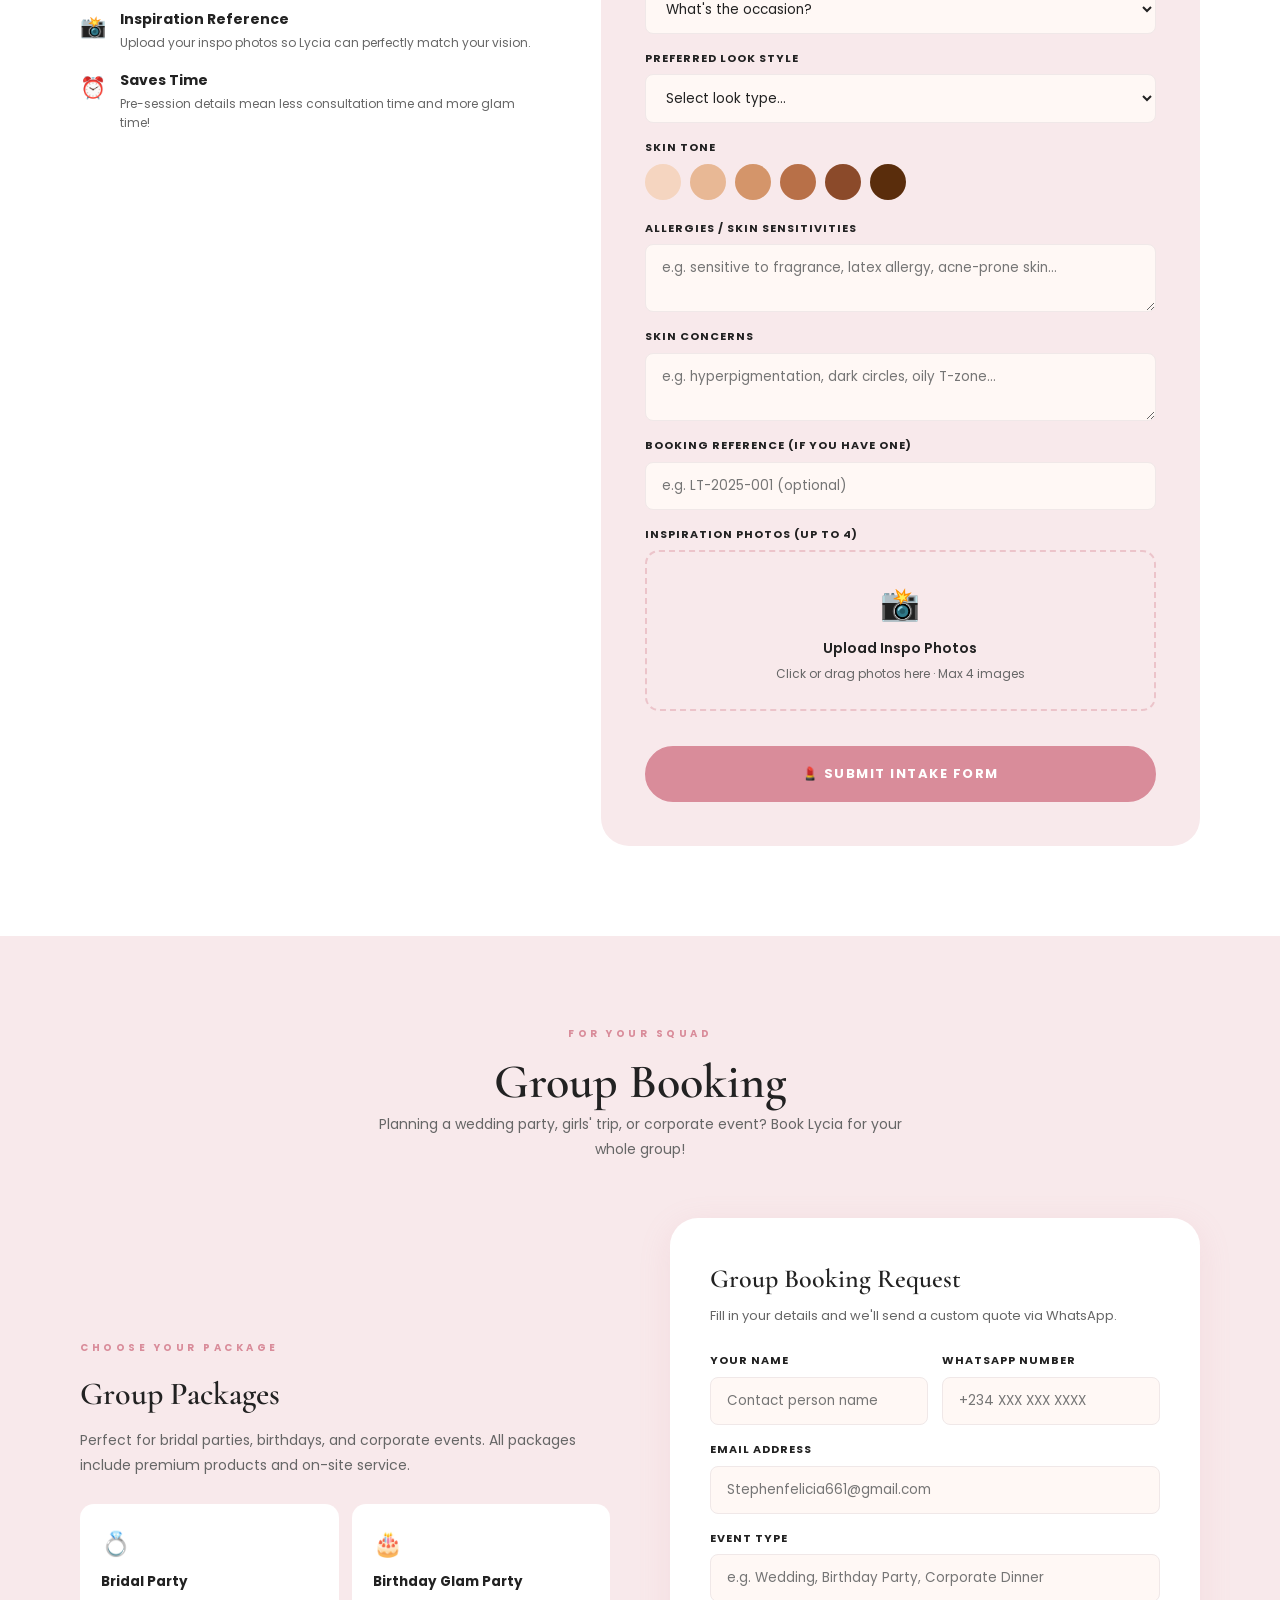
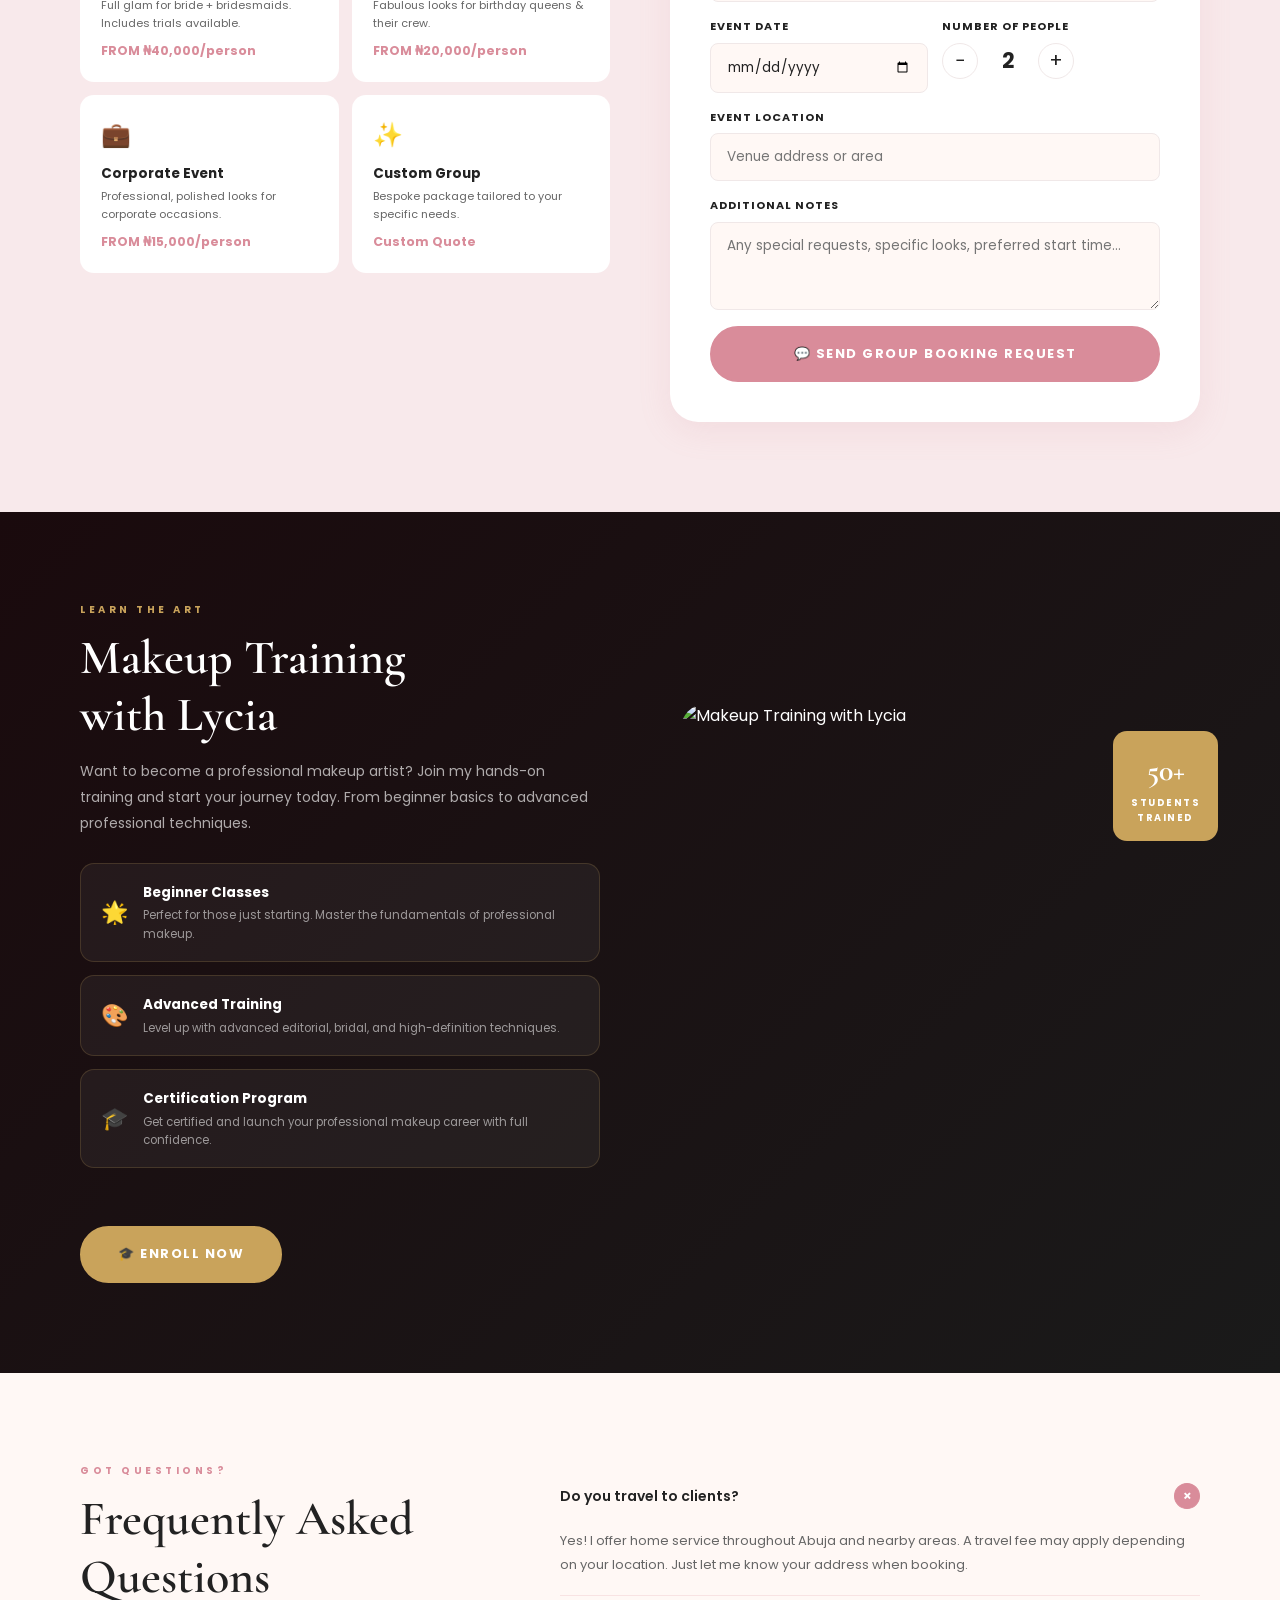
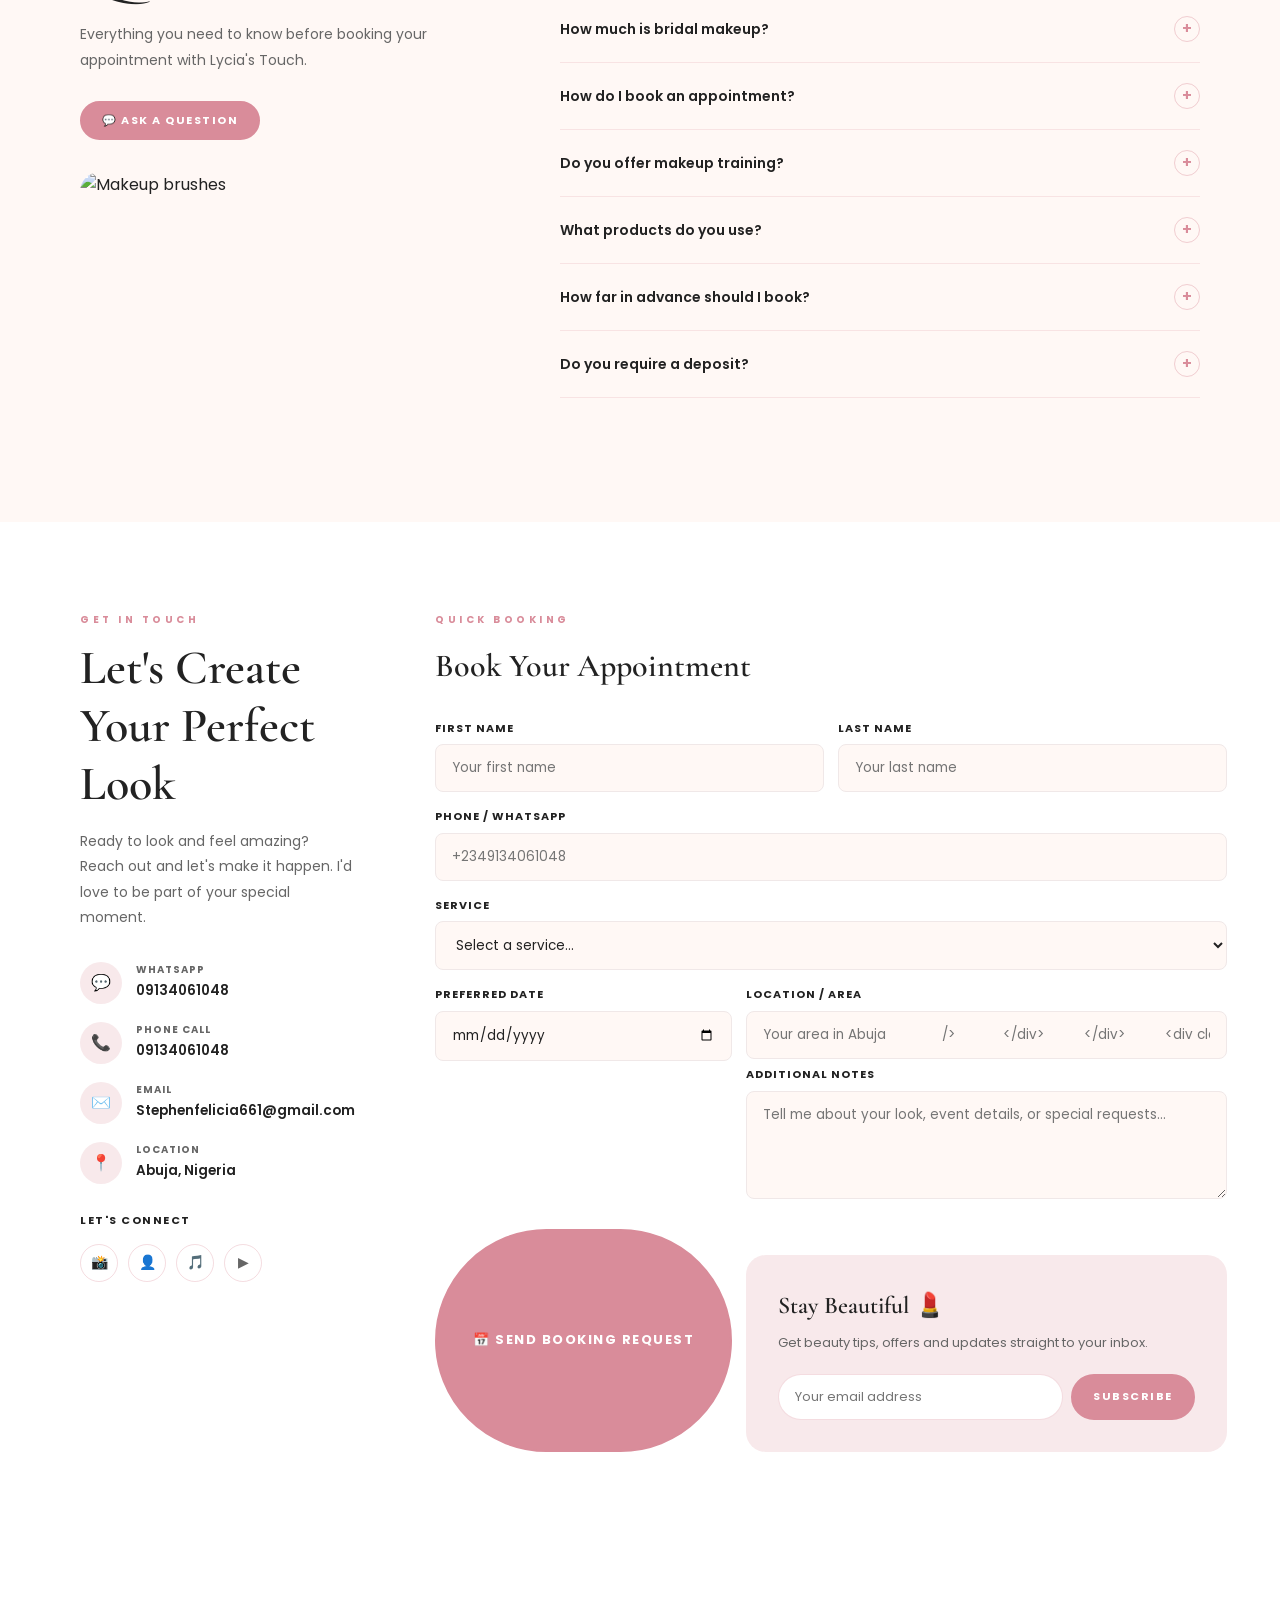
==== commit b823ee57: "Fix broken image path, messy filenames, and Firebase CDN single-point-of-failure - Fix backslash pat" ====
--- a/index.html
+++ b/index.html
@@ -87,7 +87,7 @@
     <section class="hero" id="home">
       <div class="hero-bg">
         <img
-          src="./images/WhatsApp Image 2026-06-10 at 8.39.55 PM (2).jpeg"
+          src="./images/whatsapp-2026-06-10-183955-alt2.jpeg"
           alt="Lycia applying professional makeup"
           loading="eager"
         />
@@ -309,12 +309,12 @@
             <div class="port-thumb-ov"></div>
           </div>
           <div class="port-thumb">
-            <img src="./images/IMG_1340.JPG (1).jpeg" alt="Beauty" />
+            <img src="./images/IMG_1340-alt.jpeg" alt="Beauty" />
             <div class="port-thumb-ov"></div>
           </div>
           <div class="port-thumb">
             <img
-              src="./images/WhatsApp Image 2026-06-10 at 8.39.55 PM.jpeg"
+              src="./images/whatsapp-2026-06-10-183955.jpeg"
               alt="Work"
             />
             <div class="port-thumb-ov"></div>
@@ -522,13 +522,13 @@
         </div>
         <div class="masonry-item reveal delay-2" data-category="photoshoot">
           <img
-            src="./images/WhatsApp Image 2026-06-10 at 8.39.54 PM.jpeg"
+            src="./images/whatsapp-2026-06-10-183954.jpeg"
             alt="Studio"
           />
           <div class="masonry-ov"><span>Studio Look</span></div>
         </div>
         <div class="masonry-item reveal delay-3" data-category="events">
-          <img src="./images/IMG_1340.JPG (1).jpeg" alt="Evening" />
+          <img src="./images/IMG_1340-alt.jpeg" alt="Evening" />
           <div class="masonry-ov"><span>Evening Glam</span></div>
         </div>
         <div class="masonry-item reveal" data-category="training">
@@ -537,13 +537,13 @@
         </div>
         <div class="masonry-item reveal delay-1" data-category="glam">
           <img
-            src="./images/WhatsApp Image 2026-06-10 at 8.39.55 PM (2).jpeg"
+            src="./images/whatsapp-2026-06-10-183955-alt2.jpeg"
             alt="Glam"
           />
           <div class="masonry-ov"><span>Glam Vibes</span></div>
         </div>
         <div class="masonry-item reveal delay-2" data-category="bridal">
-          <img src="./images/IMG_1340.JPG (1).jpeg" alt="Bridal" />
+          <img src="./images/IMG_1340-alt.jpeg" alt="Bridal" />
           <div class="masonry-ov"><span>Bridal Editorial</span></div>
         </div>
         <div class="masonry-item reveal delay-3" data-category="events">
@@ -577,7 +577,7 @@
           </p>
         </div>
         <a
-          href="https://instagram.com/lyciastouch"
+          href="https://www.instagram.com/lyciastouch?igsh=MWk1bjFmeGtpYjE5bA%3D%3D&utm_source=qr"
           target="_blank"
           class="btn btn-outline-white btn-sm"
           >📸 Follow on Instagram</a
@@ -589,9 +589,9 @@
           class="reel-card"
           data-video="reels\WhatsApp Video 2026-06-11 at 8.50.19 AM.mp4"
           data-title="Bridal Transformation"
-          data-thumb="images\IMG_1341.JPG.jpeg"
-        >
-          <img class="reel-thumb" src="images\IMG_1341.JPG.jpeg" alt="Reel 1" />
+          data-thumb="images/IMG_1341.JPG.jpeg"
+        >
+          <img class="reel-thumb" src="images/IMG_1341.JPG.jpeg" alt="Reel 1" />
           <div class="reel-overlay">
             <div class="reel-play">▶</div>
             <div class="reel-title">Bridal Transformation</div>
@@ -674,7 +674,7 @@
         >
           <img
             class="reel-thumb"
-            src="./images/WhatsApp Image 2026-06-10 at 8.39.55 PM.jpeg"
+            src="./images/whatsapp-2026-06-10-183955.jpeg"
             alt="Reel 6"
           />
           <div class="reel-overlay">
@@ -725,7 +725,7 @@
         >
           <img
             class="reel-thumb"
-            src="./images/WhatsApp Image 2026-06-10 at 8.39.56 PM.jpeg"
+            src="./images/whatsapp-2026-06-10-183956.jpeg"
             alt="Reel 9"
           />
           <div class="reel-overlay">
